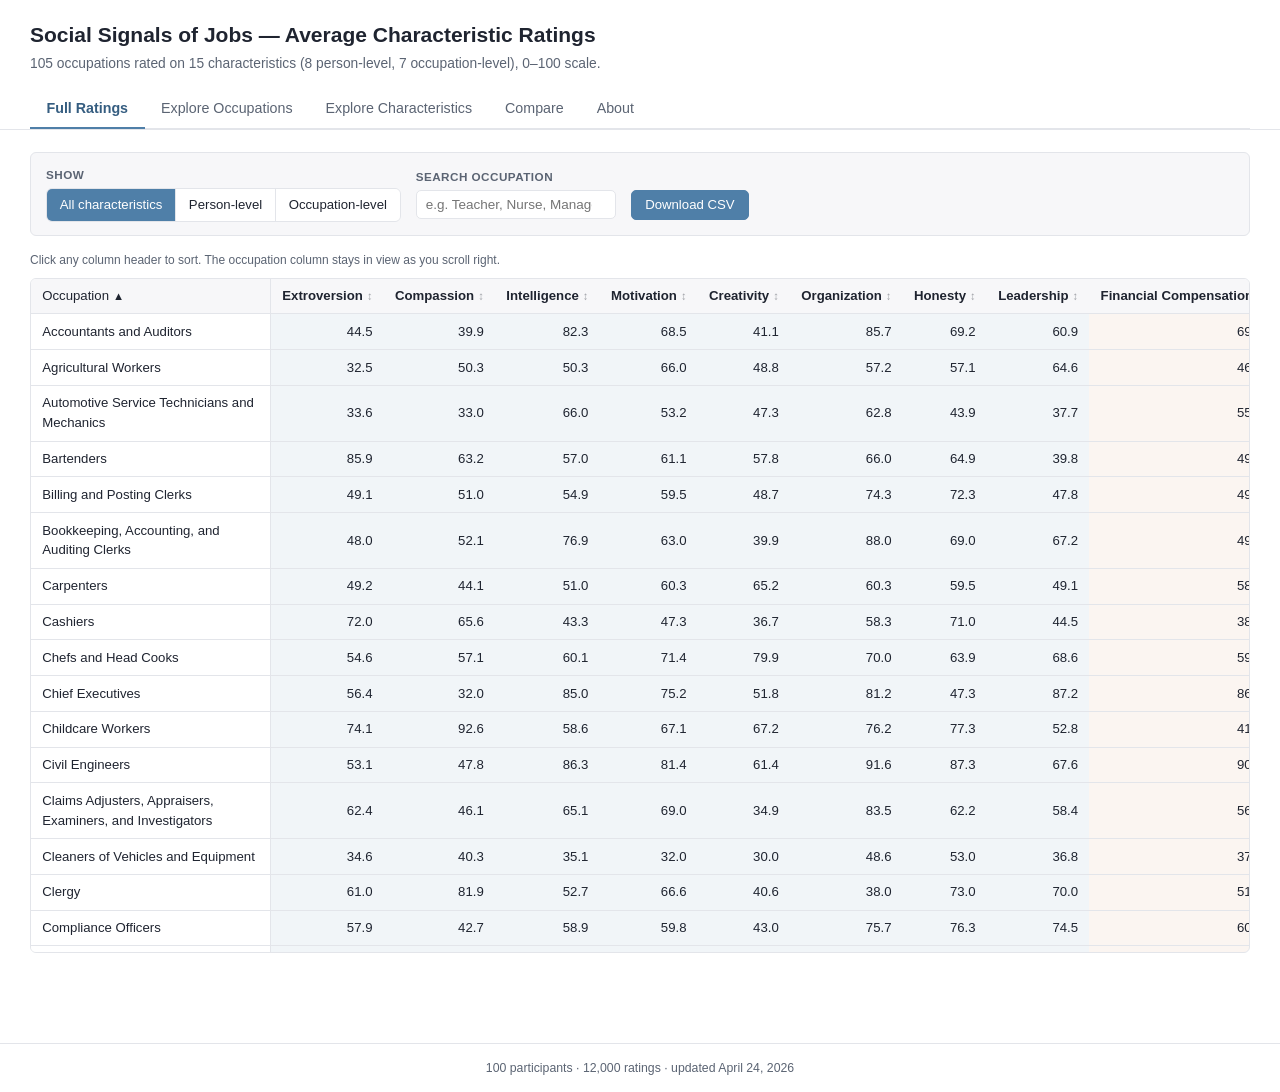
==== index.html @ 0f7a7bd5 "Initial commit: Social Signals of Jobs ratings explorer Interactive 5-tab data explorer for 105 occu" ====
<!DOCTYPE html>
<html lang="en">
<head>
<meta charset="utf-8">
<meta name="viewport" content="width=device-width, initial-scale=1">
<title>Social Signals of Jobs &mdash; Ratings</title>
<link rel="icon" href="data:image/svg+xml,<svg xmlns=%22http://www.w3.org/2000/svg%22 viewBox=%220 0 16 16%22><rect width=%2216%22 height=%2216%22 rx=%223%22 fill=%22%234f7fa8%22/><text x=%228%22 y=%2212%22 font-size=%2211%22 text-anchor=%22middle%22 fill=%22white%22 font-family=%22sans-serif%22 font-weight=%22bold%22>R</text></svg>">
<link rel="stylesheet" href="app.css?v=1777064334">
<script src="https://cdn.plot.ly/plotly-2.35.2.min.js" charset="utf-8"></script>
</head>
<body>
<script id="ratings-data" type="application/json">[{"jobtitle":"Accountants and Auditors","Extroversion":44.45,"Compassion":39.86,"Intelligence":82.25,"Motivation":68.5,"Creativity":41.11,"Organization":85.7,"Honesty":69.17,"Leadership":60.91,"FinancialCompensation":69.9,"Prestige":61.67,"SocialImpact":44,"InterestingnessVariety":36.3,"LeadershipResponsibility":71.29,"DifficultyToGet":72,"PrecisionCoordination":81.86,"Person_Avg":61.49,"Occ_Avg":62.43},{"jobtitle":"Agricultural Workers","Extroversion":32.5,"Compassion":50.33,"Intelligence":50.27,"Motivation":66,"Creativity":48.75,"Organization":57.2,"Honesty":57.11,"Leadership":64.6,"FinancialCompensation":46.5,"Prestige":46.4,"SocialImpact":66.5,"InterestingnessVariety":38,"LeadershipResponsibility":67.5,"DifficultyToGet":29.22,"PrecisionCoordination":58,"Person_Avg":53.34,"Occ_Avg":50.3},{"jobtitle":"Automotive Service Technicians and Mechanics","Extroversion":33.57,"Compassion":33,"Intelligence":66,"Motivation":53.17,"Creativity":47.33,"Organization":62.75,"Honesty":43.89,"Leadership":37.71,"FinancialCompensation":55.22,"Prestige":37.8,"SocialImpact":56.25,"InterestingnessVariety":51.25,"LeadershipResponsibility":52,"DifficultyToGet":46.43,"PrecisionCoordination":73.5,"Person_Avg":47.18,"Occ_Avg":53.21},{"jobtitle":"Bartenders","Extroversion":85.9,"Compassion":63.2,"Intelligence":57,"Motivation":61.11,"Creativity":57.78,"Organization":66,"Honesty":64.89,"Leadership":39.75,"FinancialCompensation":49.78,"Prestige":37,"SocialImpact":72.29,"InterestingnessVariety":57.11,"LeadershipResponsibility":51.83,"DifficultyToGet":37.17,"PrecisionCoordination":59.5,"Person_Avg":61.95,"Occ_Avg":52.1},{"jobtitle":"Billing and Posting Clerks","Extroversion":49.11,"Compassion":51,"Intelligence":54.9,"Motivation":59.5,"Creativity":48.7,"Organization":74.3,"Honesty":72.3,"Leadership":47.75,"FinancialCompensation":49.55,"Prestige":43.14,"SocialImpact":49.57,"InterestingnessVariety":44.43,"LeadershipResponsibility":68.17,"DifficultyToGet":39,"PrecisionCoordination":59.57,"Person_Avg":57.2,"Occ_Avg":50.49},{"jobtitle":"Bookkeeping, Accounting, and Auditing Clerks","Extroversion":48,"Compassion":52.08,"Intelligence":76.85,"Motivation":63,"Creativity":39.9,"Organization":88,"Honesty":69,"Leadership":67.22,"FinancialCompensation":49.2,"Prestige":56.25,"SocialImpact":47.54,"InterestingnessVariety":47.14,"LeadershipResponsibility":71.6,"DifficultyToGet":51.86,"PrecisionCoordination":82.5,"Person_Avg":63.01,"Occ_Avg":58.01},{"jobtitle":"Carpenters","Extroversion":49.2,"Compassion":44.14,"Intelligence":51,"Motivation":60.33,"Creativity":65.17,"Organization":60.3,"Honesty":59.5,"Leadership":49.12,"FinancialCompensation":58.17,"Prestige":59.17,"SocialImpact":57.09,"InterestingnessVariety":70,"LeadershipResponsibility":53.71,"DifficultyToGet":42.6,"PrecisionCoordination":74.33,"Person_Avg":54.85,"Occ_Avg":59.3},{"jobtitle":"Cashiers","Extroversion":72,"Compassion":65.6,"Intelligence":43.29,"Motivation":47.25,"Creativity":36.67,"Organization":58.33,"Honesty":71,"Leadership":44.5,"FinancialCompensation":38.38,"Prestige":32.5,"SocialImpact":50.3,"InterestingnessVariety":46,"LeadershipResponsibility":61.5,"DifficultyToGet":21.25,"PrecisionCoordination":56.5,"Person_Avg":54.83,"Occ_Avg":43.78},{"jobtitle":"Chefs and Head Cooks","Extroversion":54.6,"Compassion":57.1,"Intelligence":60.07,"Motivation":71.36,"Creativity":79.92,"Organization":70,"Honesty":63.9,"Leadership":68.56,"FinancialCompensation":59.33,"Prestige":67.73,"SocialImpact":56.14,"InterestingnessVariety":67.2,"LeadershipResponsibility":78.62,"DifficultyToGet":54.2,"PrecisionCoordination":80,"Person_Avg":65.69,"Occ_Avg":66.17},{"jobtitle":"Chief Executives","Extroversion":56.38,"Compassion":32,"Intelligence":85,"Motivation":75.2,"Creativity":51.78,"Organization":81.2,"Honesty":47.33,"Leadership":87.17,"FinancialCompensation":86.67,"Prestige":92.83,"SocialImpact":67.5,"InterestingnessVariety":47.5,"LeadershipResponsibility":85.67,"DifficultyToGet":87.4,"PrecisionCoordination":69.8,"Person_Avg":64.51,"Occ_Avg":76.77},{"jobtitle":"Childcare Workers","Extroversion":74.11,"Compassion":92.6,"Intelligence":58.58,"Motivation":67.1,"Creativity":67.22,"Organization":76.2,"Honesty":77.33,"Leadership":52.75,"FinancialCompensation":41.78,"Prestige":55,"SocialImpact":82.33,"InterestingnessVariety":60.5,"LeadershipResponsibility":82.6,"DifficultyToGet":48.22,"PrecisionCoordination":75.25,"Person_Avg":70.74,"Occ_Avg":63.67},{"jobtitle":"Civil Engineers","Extroversion":53.12,"Compassion":47.83,"Intelligence":86.3,"Motivation":81.38,"Creativity":61.44,"Organization":91.6,"Honesty":87.33,"Leadership":67.55,"FinancialCompensation":90,"Prestige":78.4,"SocialImpact":74.27,"InterestingnessVariety":74.75,"LeadershipResponsibility":76.2,"DifficultyToGet":89.4,"PrecisionCoordination":91,"Person_Avg":72.07,"Occ_Avg":82},{"jobtitle":"Claims Adjusters, Appraisers, Examiners, and Investigators","Extroversion":62.36,"Compassion":46.11,"Intelligence":65.09,"Motivation":69,"Creativity":34.88,"Organization":83.5,"Honesty":62.18,"Leadership":58.43,"FinancialCompensation":56.67,"Prestige":63,"SocialImpact":50.71,"InterestingnessVariety":46.43,"LeadershipResponsibility":55.5,"DifficultyToGet":59.75,"PrecisionCoordination":86.67,"Person_Avg":60.19,"Occ_Avg":59.82},{"jobtitle":"Cleaners of Vehicles and Equipment","Extroversion":34.6,"Compassion":40.25,"Intelligence":35.11,"Motivation":32,"Creativity":30,"Organization":48.6,"Honesty":53,"Leadership":36.8,"FinancialCompensation":37.43,"Prestige":20.67,"SocialImpact":38.6,"InterestingnessVariety":39.75,"LeadershipResponsibility":32.6,"DifficultyToGet":8,"PrecisionCoordination":45.25,"Person_Avg":38.79,"Occ_Avg":31.76},{"jobtitle":"Clergy","Extroversion":61,"Compassion":81.86,"Intelligence":52.7,"Motivation":66.62,"Creativity":40.57,"Organization":38,"Honesty":73,"Leadership":70,"FinancialCompensation":51.4,"Prestige":70.33,"SocialImpact":65.17,"InterestingnessVariety":60.33,"LeadershipResponsibility":68,"DifficultyToGet":32.4,"PrecisionCoordination":37.2,"Person_Avg":60.47,"Occ_Avg":54.98},{"jobtitle":"Compliance Officers","Extroversion":57.86,"Compassion":42.67,"Intelligence":58.89,"Motivation":59.75,"Creativity":43,"Organization":75.67,"Honesty":76.25,"Leadership":74.5,"FinancialCompensation":60.8,"Prestige":54.86,"SocialImpact":81.8,"InterestingnessVariety":54.25,"LeadershipResponsibility":72.5,"DifficultyToGet":59.2,"PrecisionCoordination":79,"Person_Avg":61.07,"Occ_Avg":66.06},{"jobtitle":"Computer Support Specialists","Extroversion":54.86,"Compassion":40.22,"Intelligence":79.88,"Motivation":69.5,"Creativity":50.71,"Organization":78.64,"Honesty":72.18,"Leadership":52.5,"FinancialCompensation":63,"Prestige":52.17,"SocialImpact":50.9,"InterestingnessVariety":36.62,"LeadershipResponsibility":57.75,"DifficultyToGet":66.44,"PrecisionCoordination":72.8,"Person_Avg":62.31,"Occ_Avg":57.1},{"jobtitle":"Computer Systems Analysts","Extroversion":53.86,"Compassion":36.58,"Intelligence":78.5,"Motivation":69.25,"Creativity":57.5,"Organization":77.23,"Honesty":74,"Leadership":54.62,"FinancialCompensation":70.27,"Prestige":71.75,"SocialImpact":60.5,"InterestingnessVariety":56.8,"LeadershipResponsibility":72.2,"DifficultyToGet":77.18,"PrecisionCoordination":85.57,"Person_Avg":62.69,"Occ_Avg":70.61},{"jobtitle":"Computer and Information Systems Managers","Extroversion":45.25,"Compassion":49.14,"Intelligence":83.55,"Motivation":66.67,"Creativity":67.86,"Organization":84.6,"Honesty":85.33,"Leadership":72.9,"FinancialCompensation":77.2,"Prestige":69.29,"SocialImpact":50.17,"InterestingnessVariety":81.67,"LeadershipResponsibility":73.8,"DifficultyToGet":76.5,"PrecisionCoordination":81.25,"Person_Avg":69.41,"Occ_Avg":72.84},{"jobtitle":"Construction Equipment Operators","Extroversion":55.88,"Compassion":49.29,"Intelligence":52,"Motivation":69.33,"Creativity":49,"Organization":71.08,"Honesty":74.89,"Leadership":56.78,"FinancialCompensation":61.22,"Prestige":43.25,"SocialImpact":51.57,"InterestingnessVariety":46.27,"LeadershipResponsibility":67.4,"DifficultyToGet":77.4,"PrecisionCoordination":75,"Person_Avg":59.78,"Occ_Avg":60.3},{"jobtitle":"Construction Laborers","Extroversion":39,"Compassion":38.4,"Intelligence":50.75,"Motivation":69.29,"Creativity":44,"Organization":57.43,"Honesty":66.22,"Leadership":48.83,"FinancialCompensation":56.12,"Prestige":35,"SocialImpact":56.4,"InterestingnessVariety":52.7,"LeadershipResponsibility":62.5,"DifficultyToGet":26.5,"PrecisionCoordination":65.8,"Person_Avg":51.74,"Occ_Avg":50.72},{"jobtitle":"Construction Managers","Extroversion":56.5,"Compassion":38.75,"Intelligence":59.2,"Motivation":73.67,"Creativity":54.2,"Organization":87,"Honesty":65.5,"Leadership":82.57,"FinancialCompensation":65.25,"Prestige":59.67,"SocialImpact":33.33,"InterestingnessVariety":51.4,"LeadershipResponsibility":83.67,"DifficultyToGet":62.5,"PrecisionCoordination":75.33,"Person_Avg":64.67,"Occ_Avg":61.59},{"jobtitle":"Cooks","Extroversion":56.5,"Compassion":56.5,"Intelligence":74.62,"Motivation":63.29,"Creativity":60,"Organization":75.14,"Honesty":72.5,"Leadership":48.33,"FinancialCompensation":47.67,"Prestige":64.5,"SocialImpact":62,"InterestingnessVariety":64.5,"LeadershipResponsibility":47.6,"DifficultyToGet":54.5,"PrecisionCoordination":74.2,"Person_Avg":63.36,"Occ_Avg":59.28},{"jobtitle":"Couriers and Messengers","Extroversion":44.43,"Compassion":47.93,"Intelligence":47.73,"Motivation":59.67,"Creativity":31.75,"Organization":62.56,"Honesty":63.38,"Leadership":38.22,"FinancialCompensation":36.44,"Prestige":47.86,"SocialImpact":76.4,"InterestingnessVariety":48.27,"LeadershipResponsibility":42.43,"DifficultyToGet":48.58,"PrecisionCoordination":39.29,"Person_Avg":49.46,"Occ_Avg":48.47},{"jobtitle":"Customer Service Representatives","Extroversion":76.2,"Compassion":57.5,"Intelligence":49.92,"Motivation":46,"Creativity":44.18,"Organization":49.78,"Honesty":45.33,"Leadership":44,"FinancialCompensation":35.89,"Prestige":32,"SocialImpact":43.38,"InterestingnessVariety":51.38,"LeadershipResponsibility":61.75,"DifficultyToGet":19,"PrecisionCoordination":47.43,"Person_Avg":51.61,"Occ_Avg":41.55},{"jobtitle":"Driver/Sales Workers and Truck Drivers","Extroversion":40.4,"Compassion":48.7,"Intelligence":56.42,"Motivation":58.8,"Creativity":33.8,"Organization":69.88,"Honesty":61.5,"Leadership":44.17,"FinancialCompensation":54.83,"Prestige":44.14,"SocialImpact":63.43,"InterestingnessVariety":48.62,"LeadershipResponsibility":58,"DifficultyToGet":52,"PrecisionCoordination":53.25,"Person_Avg":51.71,"Occ_Avg":53.47},{"jobtitle":"Education and Childcare Administrators","Extroversion":68,"Compassion":82,"Intelligence":77.94,"Motivation":73.92,"Creativity":70.64,"Organization":77.94,"Honesty":83.85,"Leadership":71.2,"FinancialCompensation":56.46,"Prestige":55.5,"SocialImpact":87.8,"InterestingnessVariety":63.88,"LeadershipResponsibility":81.33,"DifficultyToGet":66.38,"PrecisionCoordination":56,"Person_Avg":75.69,"Occ_Avg":66.76},{"jobtitle":"Educational, Guidance, and Career Counselors and Advisors","Extroversion":81.73,"Compassion":79,"Intelligence":72.09,"Motivation":68.5,"Creativity":65.86,"Organization":73.82,"Honesty":77.38,"Leadership":73.83,"FinancialCompensation":55.75,"Prestige":66.88,"SocialImpact":88.25,"InterestingnessVariety":66.07,"LeadershipResponsibility":70.33,"DifficultyToGet":52,"PrecisionCoordination":52,"Person_Avg":74.03,"Occ_Avg":64.47},{"jobtitle":"Electricians","Extroversion":50.14,"Compassion":45.3,"Intelligence":79.76,"Motivation":73.5,"Creativity":47.14,"Organization":75.8,"Honesty":68.67,"Leadership":51,"FinancialCompensation":70.55,"Prestige":54,"SocialImpact":63.89,"InterestingnessVariety":56,"LeadershipResponsibility":60.43,"DifficultyToGet":69.25,"PrecisionCoordination":89.25,"Person_Avg":61.41,"Occ_Avg":66.2},{"jobtitle":"Elementary and Middle School Teachers","Extroversion":77.55,"Compassion":84.1,"Intelligence":70.67,"Motivation":72.4,"Creativity":73.58,"Organization":78.29,"Honesty":85.43,"Leadership":57.67,"FinancialCompensation":52.22,"Prestige":57.78,"SocialImpact":75,"InterestingnessVariety":73.43,"LeadershipResponsibility":74.6,"DifficultyToGet":57.29,"PrecisionCoordination":65.14,"Person_Avg":74.96,"Occ_Avg":65.07},{"jobtitle":"Fast Food and Counter Workers","Extroversion":79,"Compassion":44.82,"Intelligence":54.78,"Motivation":29.33,"Creativity":37.2,"Organization":32.67,"Honesty":58.75,"Leadership":23.86,"FinancialCompensation":30.8,"Prestige":24.67,"SocialImpact":45.33,"InterestingnessVariety":30.12,"LeadershipResponsibility":43.25,"DifficultyToGet":12,"PrecisionCoordination":41.4,"Person_Avg":45.05,"Occ_Avg":32.51},{"jobtitle":"Financial Managers","Extroversion":65.64,"Compassion":42.58,"Intelligence":82.46,"Motivation":80,"Creativity":64.5,"Organization":84.92,"Honesty":58.5,"Leadership":74.71,"FinancialCompensation":83.78,"Prestige":84.83,"SocialImpact":68,"InterestingnessVariety":45.11,"LeadershipResponsibility":89.38,"DifficultyToGet":71.86,"PrecisionCoordination":81.56,"Person_Avg":69.16,"Occ_Avg":74.93},{"jobtitle":"Financial and Investment Analysts","Extroversion":50,"Compassion":46.83,"Intelligence":78.33,"Motivation":69.83,"Creativity":43.4,"Organization":91.2,"Honesty":66.62,"Leadership":65.73,"FinancialCompensation":80,"Prestige":70.67,"SocialImpact":47.2,"InterestingnessVariety":47.4,"LeadershipResponsibility":72.43,"DifficultyToGet":70.4,"PrecisionCoordination":79.33,"Person_Avg":63.99,"Occ_Avg":66.78},{"jobtitle":"Firefighters","Extroversion":63.75,"Compassion":82.83,"Intelligence":67.6,"Motivation":86.88,"Creativity":50,"Organization":68.5,"Honesty":87.75,"Leadership":79.12,"FinancialCompensation":55.83,"Prestige":84.57,"SocialImpact":85.11,"InterestingnessVariety":79.86,"LeadershipResponsibility":72.2,"DifficultyToGet":48,"PrecisionCoordination":97,"Person_Avg":73.3,"Occ_Avg":74.65},{"jobtitle":"First-Line Supervisors of Construction Trades and Extraction Workers","Extroversion":58.4,"Compassion":44.47,"Intelligence":57.67,"Motivation":60,"Creativity":49.56,"Organization":74.44,"Honesty":60.8,"Leadership":65.33,"FinancialCompensation":65.92,"Prestige":44.17,"SocialImpact":52.4,"InterestingnessVariety":65.56,"LeadershipResponsibility":78.83,"DifficultyToGet":58,"PrecisionCoordination":75.29,"Person_Avg":58.83,"Occ_Avg":62.88},{"jobtitle":"First-Line Supervisors of Food Preparation and Serving Workers","Extroversion":82,"Compassion":58.5,"Intelligence":50.67,"Motivation":72.3,"Creativity":44.1,"Organization":63.73,"Honesty":75.11,"Leadership":75.5,"FinancialCompensation":52.17,"Prestige":65,"SocialImpact":69.5,"InterestingnessVariety":43.29,"LeadershipResponsibility":67.33,"DifficultyToGet":48.67,"PrecisionCoordination":28.5,"Person_Avg":65.24,"Occ_Avg":53.49},{"jobtitle":"First-Line Supervisors of Non-Retail Sales Workers","Extroversion":65.5,"Compassion":47,"Intelligence":45.43,"Motivation":74.5,"Creativity":47.33,"Organization":72.83,"Honesty":68.44,"Leadership":69.5,"FinancialCompensation":40.29,"Prestige":30,"SocialImpact":42.86,"InterestingnessVariety":46.44,"LeadershipResponsibility":64.5,"DifficultyToGet":41,"PrecisionCoordination":100,"Person_Avg":61.32,"Occ_Avg":52.16},{"jobtitle":"First-Line Supervisors of Office and Administrative Support Workers","Extroversion":69.57,"Compassion":62.38,"Intelligence":69.42,"Motivation":65.62,"Creativity":51.17,"Organization":83.27,"Honesty":69.09,"Leadership":76,"FinancialCompensation":51.25,"Prestige":62.83,"SocialImpact":55.18,"InterestingnessVariety":49.4,"LeadershipResponsibility":80.8,"DifficultyToGet":59.57,"PrecisionCoordination":60,"Person_Avg":68.32,"Occ_Avg":59.86},{"jobtitle":"First-Line Supervisors of Production and Operating Workers","Extroversion":62,"Compassion":40.75,"Intelligence":62.11,"Motivation":69.12,"Creativity":38.2,"Organization":89.67,"Honesty":70.4,"Leadership":95,"FinancialCompensation":68.5,"Prestige":44.5,"SocialImpact":33.5,"InterestingnessVariety":44.67,"LeadershipResponsibility":71.33,"DifficultyToGet":53,"PrecisionCoordination":70.33,"Person_Avg":65.91,"Occ_Avg":55.12},{"jobtitle":"First-Line Supervisors of Retail Sales Workers","Extroversion":70.67,"Compassion":53.62,"Intelligence":56.38,"Motivation":76.57,"Creativity":64.57,"Organization":77.29,"Honesty":72.88,"Leadership":83.17,"FinancialCompensation":46,"Prestige":43,"SocialImpact":54.86,"InterestingnessVariety":54,"LeadershipResponsibility":75.33,"DifficultyToGet":56.17,"PrecisionCoordination":52.6,"Person_Avg":69.39,"Occ_Avg":54.57},{"jobtitle":"Food Preparation Workers","Extroversion":42.55,"Compassion":55.3,"Intelligence":38.22,"Motivation":49.86,"Creativity":53.7,"Organization":74.75,"Honesty":52.33,"Leadership":38.58,"FinancialCompensation":50.25,"Prestige":23,"SocialImpact":50.86,"InterestingnessVariety":36.6,"LeadershipResponsibility":41.33,"DifficultyToGet":31.33,"PrecisionCoordination":55.25,"Person_Avg":50.66,"Occ_Avg":41.23},{"jobtitle":"Food Service Managers","Extroversion":61,"Compassion":45.5,"Intelligence":45.44,"Motivation":51.6,"Creativity":44.2,"Organization":50.1,"Honesty":63.22,"Leadership":70.29,"FinancialCompensation":55,"Prestige":48.6,"SocialImpact":53.86,"InterestingnessVariety":32.83,"LeadershipResponsibility":70.6,"DifficultyToGet":36.92,"PrecisionCoordination":65.5,"Person_Avg":53.92,"Occ_Avg":51.9},{"jobtitle":"General Maintenance and Repair Workers","Extroversion":42.75,"Compassion":45.27,"Intelligence":59.57,"Motivation":53.4,"Creativity":48.3,"Organization":55.88,"Honesty":60.27,"Leadership":40,"FinancialCompensation":59.38,"Prestige":49.6,"SocialImpact":56.43,"InterestingnessVariety":48.11,"LeadershipResponsibility":48.86,"DifficultyToGet":32.33,"PrecisionCoordination":54.33,"Person_Avg":50.68,"Occ_Avg":49.86},{"jobtitle":"General Office Clerks","Extroversion":59.12,"Compassion":60.3,"Intelligence":57.78,"Motivation":58.43,"Creativity":36.4,"Organization":91,"Honesty":71.5,"Leadership":50,"FinancialCompensation":46.43,"Prestige":53,"SocialImpact":46,"InterestingnessVariety":57.86,"LeadershipResponsibility":51.4,"DifficultyToGet":36.5,"PrecisionCoordination":45.4,"Person_Avg":60.57,"Occ_Avg":48.08},{"jobtitle":"General and Operations Managers","Extroversion":74.33,"Compassion":45.18,"Intelligence":69.73,"Motivation":73.78,"Creativity":41.5,"Organization":78.22,"Honesty":63.44,"Leadership":81.38,"FinancialCompensation":75.14,"Prestige":56.2,"SocialImpact":54.33,"InterestingnessVariety":61.5,"LeadershipResponsibility":85.4,"DifficultyToGet":58.56,"PrecisionCoordination":73,"Person_Avg":65.94,"Occ_Avg":66.3},{"jobtitle":"Hairdressers, Hairstylists, and Cosmetologists","Extroversion":85.78,"Compassion":68.89,"Intelligence":53.5,"Motivation":61.12,"Creativity":75.17,"Organization":64.38,"Honesty":55.38,"Leadership":36.62,"FinancialCompensation":51.29,"Prestige":55.8,"SocialImpact":72.88,"InterestingnessVariety":84.5,"LeadershipResponsibility":38.75,"DifficultyToGet":42.12,"PrecisionCoordination":62,"Person_Avg":62.61,"Occ_Avg":58.19},{"jobtitle":"Heating, Air Conditioning, and Refrigeration Mechanics and Installers","Extroversion":43.71,"Compassion":42.44,"Intelligence":61.8,"Motivation":51.5,"Creativity":46,"Organization":52.75,"Honesty":56.62,"Leadership":40.56,"FinancialCompensation":53,"Prestige":41,"SocialImpact":61.43,"InterestingnessVariety":52.67,"LeadershipResponsibility":49,"DifficultyToGet":48.14,"PrecisionCoordination":64.4,"Person_Avg":49.42,"Occ_Avg":52.81},{"jobtitle":"Home Health Aides","Extroversion":65.8,"Compassion":84.13,"Intelligence":74.71,"Motivation":80.25,"Creativity":47.67,"Organization":75.5,"Honesty":76.86,"Leadership":60.64,"FinancialCompensation":55.8,"Prestige":35,"SocialImpact":86.5,"InterestingnessVariety":63.08,"LeadershipResponsibility":67.89,"DifficultyToGet":54.71,"PrecisionCoordination":67,"Person_Avg":70.7,"Occ_Avg":61.43},{"jobtitle":"Hosts and Hostesses, Restaurant, Lounge, and Coffee Shop","Extroversion":86.25,"Compassion":54.56,"Intelligence":43,"Motivation":47.62,"Creativity":51.6,"Organization":55.5,"Honesty":67.14,"Leadership":40.71,"FinancialCompensation":39.6,"Prestige":29.5,"SocialImpact":55,"InterestingnessVariety":51.89,"LeadershipResponsibility":54.33,"DifficultyToGet":21.67,"PrecisionCoordination":51.33,"Person_Avg":55.8,"Occ_Avg":43.33},{"jobtitle":"Human Resources Workers","Extroversion":69.71,"Compassion":52,"Intelligence":66.6,"Motivation":68.67,"Creativity":47.4,"Organization":77.89,"Honesty":69.4,"Leadership":64.33,"FinancialCompensation":60.25,"Prestige":56,"SocialImpact":68.4,"InterestingnessVariety":52.8,"LeadershipResponsibility":68.8,"DifficultyToGet":57.29,"PrecisionCoordination":69.67,"Person_Avg":64.5,"Occ_Avg":61.89},{"jobtitle":"Industrial Truck and Tractor Operators","Extroversion":41.83,"Compassion":39.27,"Intelligence":56.5,"Motivation":53,"Creativity":32.6,"Organization":56.43,"Honesty":63.56,"Leadership":36.11,"FinancialCompensation":55.3,"Prestige":48.33,"SocialImpact":65.5,"InterestingnessVariety":45.62,"LeadershipResponsibility":70.5,"DifficultyToGet":58.43,"PrecisionCoordination":66.67,"Person_Avg":47.41,"Occ_Avg":58.62},{"jobtitle":"Industrial and Refractory Machinery Mechanics","Extroversion":46,"Compassion":45.15,"Intelligence":67.56,"Motivation":61.29,"Creativity":54.75,"Organization":68.9,"Honesty":64.73,"Leadership":45.33,"FinancialCompensation":63.17,"Prestige":49,"SocialImpact":46.75,"InterestingnessVariety":58.25,"LeadershipResponsibility":52.43,"DifficultyToGet":66.5,"PrecisionCoordination":74.8,"Person_Avg":56.71,"Occ_Avg":58.7},{"jobtitle":"Inspectors, Testers, Sorters, Samplers, and Weighers","Extroversion":42.91,"Compassion":40.08,"Intelligence":54.73,"Motivation":59,"Creativity":29.92,"Organization":84,"Honesty":72.29,"Leadership":48,"FinancialCompensation":48.6,"Prestige":49.57,"SocialImpact":47.5,"InterestingnessVariety":46.5,"LeadershipResponsibility":53.6,"DifficultyToGet":50,"PrecisionCoordination":69.29,"Person_Avg":53.87,"Occ_Avg":52.15},{"jobtitle":"Insurance Sales Agents","Extroversion":83.78,"Compassion":40.89,"Intelligence":55,"Motivation":65.2,"Creativity":45,"Organization":56.5,"Honesty":42.29,"Leadership":50.6,"FinancialCompensation":53.5,"Prestige":47.6,"SocialImpact":51.75,"InterestingnessVariety":36,"LeadershipResponsibility":72.8,"DifficultyToGet":44.4,"PrecisionCoordination":54.5,"Person_Avg":54.91,"Occ_Avg":51.51},{"jobtitle":"Involuntarily Unemployed and Searching for a Job","Extroversion":39.86,"Compassion":55.17,"Intelligence":37.5,"Motivation":51.2,"Creativity":32.62,"Organization":58.5,"Honesty":37.33,"Leadership":31.12,"FinancialCompensation":15.4,"Prestige":7,"SocialImpact":32.6,"InterestingnessVariety":13.33,"LeadershipResponsibility":56.67,"DifficultyToGet":5.6,"PrecisionCoordination":29.33,"Person_Avg":42.91,"Occ_Avg":22.85},{"jobtitle":"Janitors and Building Cleaners","Extroversion":42.5,"Compassion":49.92,"Intelligence":43.42,"Motivation":53.82,"Creativity":27.62,"Organization":50.33,"Honesty":73,"Leadership":37.82,"FinancialCompensation":42.91,"Prestige":36.4,"SocialImpact":48.6,"InterestingnessVariety":38.25,"LeadershipResponsibility":43.33,"DifficultyToGet":24.75,"PrecisionCoordination":32.14,"Person_Avg":47.3,"Occ_Avg":38.05},{"jobtitle":"Landscaping and Groundskeeping Workers","Extroversion":40.55,"Compassion":50.77,"Intelligence":48,"Motivation":99,"Creativity":69,"Organization":60,"Honesty":65.11,"Leadership":46.27,"FinancialCompensation":47.25,"Prestige":33.71,"SocialImpact":45,"InterestingnessVariety":61.38,"LeadershipResponsibility":52.67,"DifficultyToGet":22.75,"PrecisionCoordination":45.71,"Person_Avg":59.84,"Occ_Avg":44.07},{"jobtitle":"Lawyers","Extroversion":88.75,"Compassion":52.83,"Intelligence":82.12,"Motivation":81.33,"Creativity":67.22,"Organization":82.38,"Honesty":48.45,"Leadership":68.5,"FinancialCompensation":76.78,"Prestige":83.2,"SocialImpact":75.67,"InterestingnessVariety":68.14,"LeadershipResponsibility":77,"DifficultyToGet":85.56,"PrecisionCoordination":95,"Person_Avg":71.45,"Occ_Avg":80.19},{"jobtitle":"Licensed Practical and Licensed Vocational Nurses","Extroversion":66.86,"Compassion":83,"Intelligence":77.89,"Motivation":86.29,"Creativity":50.38,"Organization":80.12,"Honesty":78.75,"Leadership":67.29,"FinancialCompensation":71.44,"Prestige":64.6,"SocialImpact":76.8,"InterestingnessVariety":60.67,"LeadershipResponsibility":80.4,"DifficultyToGet":78.09,"PrecisionCoordination":67.75,"Person_Avg":73.82,"Occ_Avg":71.39},{"jobtitle":"Machinists","Extroversion":34.83,"Compassion":45.25,"Intelligence":60.91,"Motivation":55,"Creativity":46.22,"Organization":66.86,"Honesty":56.6,"Leadership":44.33,"FinancialCompensation":62.17,"Prestige":44.57,"SocialImpact":52.56,"InterestingnessVariety":57.43,"LeadershipResponsibility":54,"DifficultyToGet":57.7,"PrecisionCoordination":82.6,"Person_Avg":51.25,"Occ_Avg":58.72},{"jobtitle":"Maids and Housekeeping Cleaners","Extroversion":44.75,"Compassion":45,"Intelligence":40.43,"Motivation":63.67,"Creativity":48.88,"Organization":70,"Honesty":74.67,"Leadership":42,"FinancialCompensation":28.6,"Prestige":35.6,"SocialImpact":42.5,"InterestingnessVariety":33.43,"LeadershipResponsibility":27.57,"DifficultyToGet":32.6,"PrecisionCoordination":58,"Person_Avg":53.68,"Occ_Avg":36.9},{"jobtitle":"Management Analysts","Extroversion":57,"Compassion":39.67,"Intelligence":78.89,"Motivation":74.7,"Creativity":61.4,"Organization":82,"Honesty":64.3,"Leadership":69.5,"FinancialCompensation":63.89,"Prestige":67.4,"SocialImpact":48.12,"InterestingnessVariety":51,"LeadershipResponsibility":69.33,"DifficultyToGet":76.43,"PrecisionCoordination":63.33,"Person_Avg":65.93,"Occ_Avg":62.79},{"jobtitle":"Manual Laborers and Freight, Stock, and Material Movers","Extroversion":39.11,"Compassion":34.7,"Intelligence":43.56,"Motivation":50.8,"Creativity":33.5,"Organization":49.2,"Honesty":74.8,"Leadership":51.62,"FinancialCompensation":52.2,"Prestige":35.83,"SocialImpact":49.62,"InterestingnessVariety":27.86,"LeadershipResponsibility":36.4,"DifficultyToGet":22.67,"PrecisionCoordination":46.86,"Person_Avg":47.16,"Occ_Avg":38.78},{"jobtitle":"Manual Packers and Packagers","Extroversion":39,"Compassion":37.64,"Intelligence":42.77,"Motivation":39.29,"Creativity":44.7,"Organization":51.44,"Honesty":64,"Leadership":48.5,"FinancialCompensation":40.5,"Prestige":26,"SocialImpact":37.25,"InterestingnessVariety":26.17,"LeadershipResponsibility":48.22,"DifficultyToGet":20.2,"PrecisionCoordination":30.4,"Person_Avg":45.92,"Occ_Avg":32.68},{"jobtitle":"Market Research Analysts and Marketing Specialists","Extroversion":61.1,"Compassion":40.15,"Intelligence":58.6,"Motivation":81,"Creativity":65.7,"Organization":77.83,"Honesty":68.88,"Leadership":59.7,"FinancialCompensation":65,"Prestige":58.75,"SocialImpact":64.12,"InterestingnessVariety":62.33,"LeadershipResponsibility":59.86,"DifficultyToGet":60.75,"PrecisionCoordination":72.62,"Person_Avg":64.12,"Occ_Avg":63.35},{"jobtitle":"Marketing Managers","Extroversion":73.1,"Compassion":44.88,"Intelligence":69.92,"Motivation":75.5,"Creativity":74.67,"Organization":80.57,"Honesty":51.77,"Leadership":67.73,"FinancialCompensation":73.22,"Prestige":58.33,"SocialImpact":49.3,"InterestingnessVariety":64.5,"LeadershipResponsibility":82.83,"DifficultyToGet":57.7,"PrecisionCoordination":66.33,"Person_Avg":67.27,"Occ_Avg":64.6},{"jobtitle":"Mechanical Engineers","Extroversion":35.6,"Compassion":34,"Intelligence":85.5,"Motivation":67.38,"Creativity":61.57,"Organization":77.62,"Honesty":76.1,"Leadership":72.67,"FinancialCompensation":76.5,"Prestige":78.67,"SocialImpact":55.5,"InterestingnessVariety":77.71,"LeadershipResponsibility":68,"DifficultyToGet":80.62,"PrecisionCoordination":76.33,"Person_Avg":63.8,"Occ_Avg":73.33},{"jobtitle":"Medical Assistants","Extroversion":60.86,"Compassion":76.46,"Intelligence":72.08,"Motivation":72.27,"Creativity":36.38,"Organization":77.38,"Honesty":72.38,"Leadership":57.57,"FinancialCompensation":49.38,"Prestige":53.44,"SocialImpact":73.29,"InterestingnessVariety":45,"LeadershipResponsibility":78.86,"DifficultyToGet":64.6,"PrecisionCoordination":82.29,"Person_Avg":65.67,"Occ_Avg":63.84},{"jobtitle":"Medical and Health Services Managers","Extroversion":65.25,"Compassion":71.5,"Intelligence":78.5,"Motivation":68.25,"Creativity":53.75,"Organization":78,"Honesty":75.7,"Leadership":62.62,"FinancialCompensation":71,"Prestige":73,"SocialImpact":64.33,"InterestingnessVariety":54.17,"LeadershipResponsibility":81,"DifficultyToGet":76.25,"PrecisionCoordination":70.4,"Person_Avg":69.2,"Occ_Avg":70.02},{"jobtitle":"Nursing Assistants","Extroversion":69.5,"Compassion":86.8,"Intelligence":71,"Motivation":72.6,"Creativity":45.86,"Organization":69.8,"Honesty":74,"Leadership":54.6,"FinancialCompensation":56.71,"Prestige":57.67,"SocialImpact":87.25,"InterestingnessVariety":49.67,"LeadershipResponsibility":66,"DifficultyToGet":54.29,"PrecisionCoordination":67.25,"Person_Avg":68.02,"Occ_Avg":62.69},{"jobtitle":"Out of the Labor Force and Receiving Disability Benefits","Extroversion":38.5,"Compassion":55.9,"Intelligence":53.33,"Motivation":31.5,"Creativity":38.12,"Organization":49,"Honesty":54.88,"Leadership":22.88,"FinancialCompensation":31.43,"Prestige":32.5,"SocialImpact":33.4,"InterestingnessVariety":21.5,"LeadershipResponsibility":37.25,"DifficultyToGet":28,"PrecisionCoordination":27.1,"Person_Avg":43.01,"Occ_Avg":30.17},{"jobtitle":"Painters and Paperhangers","Extroversion":47.5,"Compassion":46.2,"Intelligence":48.83,"Motivation":58.38,"Creativity":75,"Organization":54.88,"Honesty":72.6,"Leadership":46.75,"FinancialCompensation":56,"Prestige":49.4,"SocialImpact":43.1,"InterestingnessVariety":57,"LeadershipResponsibility":48.29,"DifficultyToGet":39.11,"PrecisionCoordination":65.67,"Person_Avg":56.27,"Occ_Avg":51.22},{"jobtitle":"Paralegals and Legal Assistants","Extroversion":66,"Compassion":54.14,"Intelligence":73.56,"Motivation":71.92,"Creativity":54.3,"Organization":77.75,"Honesty":68.1,"Leadership":65.23,"FinancialCompensation":60.36,"Prestige":69.57,"SocialImpact":76.25,"InterestingnessVariety":55.92,"LeadershipResponsibility":64.5,"DifficultyToGet":81.67,"PrecisionCoordination":75.67,"Person_Avg":66.38,"Occ_Avg":69.13},{"jobtitle":"Personal Care Aides","Extroversion":73.3,"Compassion":92.2,"Intelligence":57,"Motivation":68.64,"Creativity":57.31,"Organization":57.11,"Honesty":83.6,"Leadership":49.75,"FinancialCompensation":42,"Prestige":49.62,"SocialImpact":86.6,"InterestingnessVariety":63.11,"LeadershipResponsibility":69,"DifficultyToGet":54.78,"PrecisionCoordination":63,"Person_Avg":67.36,"Occ_Avg":61.16},{"jobtitle":"Personal Financial Advisors","Extroversion":77,"Compassion":59,"Intelligence":81,"Motivation":67.88,"Creativity":48.4,"Organization":89.57,"Honesty":62.43,"Leadership":62,"FinancialCompensation":72.33,"Prestige":66.4,"SocialImpact":63.8,"InterestingnessVariety":56.89,"LeadershipResponsibility":76.2,"DifficultyToGet":68.4,"PrecisionCoordination":69.17,"Person_Avg":68.41,"Occ_Avg":67.6},{"jobtitle":"Pharmacists","Extroversion":49.33,"Compassion":68.86,"Intelligence":87.62,"Motivation":78.17,"Creativity":52,"Organization":90.56,"Honesty":88.33,"Leadership":65.1,"FinancialCompensation":78.6,"Prestige":79,"SocialImpact":73.7,"InterestingnessVariety":52,"LeadershipResponsibility":73.88,"DifficultyToGet":70.67,"PrecisionCoordination":95,"Person_Avg":72.5,"Occ_Avg":74.69},{"jobtitle":"Pharmacy Technicians","Extroversion":61.33,"Compassion":54.22,"Intelligence":75.25,"Motivation":61.75,"Creativity":41.25,"Organization":78.75,"Honesty":77.83,"Leadership":41.17,"FinancialCompensation":59.67,"Prestige":52,"SocialImpact":54.88,"InterestingnessVariety":47.67,"LeadershipResponsibility":76.75,"DifficultyToGet":65.67,"PrecisionCoordination":86.83,"Person_Avg":61.44,"Occ_Avg":63.35},{"jobtitle":"Plumbers, Pipefitters, and Steamfitters","Extroversion":41.67,"Compassion":50.56,"Intelligence":59.67,"Motivation":57.5,"Creativity":34,"Organization":67.4,"Honesty":54.25,"Leadership":51.88,"FinancialCompensation":54.7,"Prestige":53.89,"SocialImpact":66.14,"InterestingnessVariety":59.78,"LeadershipResponsibility":54.5,"DifficultyToGet":57,"PrecisionCoordination":70.2,"Person_Avg":52.12,"Occ_Avg":59.46},{"jobtitle":"Police Officers","Extroversion":56.4,"Compassion":44.7,"Intelligence":58.29,"Motivation":67.92,"Creativity":31.29,"Organization":60.4,"Honesty":51,"Leadership":75,"FinancialCompensation":63.5,"Prestige":59.62,"SocialImpact":91,"InterestingnessVariety":78.25,"LeadershipResponsibility":75,"DifficultyToGet":72.57,"PrecisionCoordination":75.75,"Person_Avg":55.62,"Occ_Avg":73.67},{"jobtitle":"Postsecondary Teachers","Extroversion":78.25,"Compassion":77.88,"Intelligence":77.43,"Motivation":70.18,"Creativity":76.33,"Organization":66.17,"Honesty":68.43,"Leadership":77,"FinancialCompensation":59.9,"Prestige":61.67,"SocialImpact":82.67,"InterestingnessVariety":77.33,"LeadershipResponsibility":86.75,"DifficultyToGet":67.8,"PrecisionCoordination":68.5,"Person_Avg":73.96,"Occ_Avg":72.09},{"jobtitle":"Preschool and Kindergarten Teachers","Extroversion":83.83,"Compassion":90.85,"Intelligence":66.44,"Motivation":85.6,"Creativity":77,"Organization":75.7,"Honesty":86.58,"Leadership":72.43,"FinancialCompensation":47.9,"Prestige":50.71,"SocialImpact":89.33,"InterestingnessVariety":78,"LeadershipResponsibility":88.5,"DifficultyToGet":56.38,"PrecisionCoordination":61.29,"Person_Avg":79.8,"Occ_Avg":67.44},{"jobtitle":"Project Management Specialists","Extroversion":57.75,"Compassion":49.92,"Intelligence":73,"Motivation":71.29,"Creativity":61.71,"Organization":63.17,"Honesty":55.8,"Leadership":85,"FinancialCompensation":71.78,"Prestige":57.67,"SocialImpact":70.8,"InterestingnessVariety":70,"LeadershipResponsibility":79.86,"DifficultyToGet":70.25,"PrecisionCoordination":72.5,"Person_Avg":64.71,"Occ_Avg":70.41},{"jobtitle":"Property, Real Estate, and Community Association Managers","Extroversion":74.5,"Compassion":48.89,"Intelligence":71.3,"Motivation":72.64,"Creativity":65.6,"Organization":73.64,"Honesty":54.67,"Leadership":80,"FinancialCompensation":67.78,"Prestige":69.5,"SocialImpact":57.44,"InterestingnessVariety":56.25,"LeadershipResponsibility":80.89,"DifficultyToGet":56.75,"PrecisionCoordination":69.8,"Person_Avg":67.66,"Occ_Avg":65.49},{"jobtitle":"Real Estate Brokers and Sales Agents","Extroversion":81.67,"Compassion":46.9,"Intelligence":69.11,"Motivation":77.11,"Creativity":52.38,"Organization":78.5,"Honesty":62.64,"Leadership":65.6,"FinancialCompensation":75.56,"Prestige":55,"SocialImpact":57,"InterestingnessVariety":63.75,"LeadershipResponsibility":68,"DifficultyToGet":59.5,"PrecisionCoordination":51,"Person_Avg":66.74,"Occ_Avg":61.4},{"jobtitle":"Receptionists and Information Clerks","Extroversion":67.8,"Compassion":62.67,"Intelligence":54,"Motivation":56.5,"Creativity":30.5,"Organization":86.67,"Honesty":74.75,"Leadership":46.57,"FinancialCompensation":40,"Prestige":48,"SocialImpact":54.2,"InterestingnessVariety":50.75,"LeadershipResponsibility":39.5,"DifficultyToGet":34.88,"PrecisionCoordination":49.8,"Person_Avg":59.93,"Occ_Avg":45.3},{"jobtitle":"Registered Nurses","Extroversion":77.73,"Compassion":82,"Intelligence":78,"Motivation":82.83,"Creativity":54.3,"Organization":81.9,"Honesty":78.62,"Leadership":66.09,"FinancialCompensation":65.45,"Prestige":60.33,"SocialImpact":85.73,"InterestingnessVariety":67.4,"LeadershipResponsibility":63.12,"DifficultyToGet":76.75,"PrecisionCoordination":81.33,"Person_Avg":75.18,"Occ_Avg":71.44},{"jobtitle":"Retail Salespersons","Extroversion":89.29,"Compassion":65.2,"Intelligence":48.33,"Motivation":59.56,"Creativity":46.2,"Organization":36.67,"Honesty":48.58,"Leadership":36.4,"FinancialCompensation":39.33,"Prestige":42.56,"SocialImpact":42.2,"InterestingnessVariety":54.11,"LeadershipResponsibility":42.33,"DifficultyToGet":28.14,"PrecisionCoordination":51,"Person_Avg":53.78,"Occ_Avg":42.81},{"jobtitle":"Retired","Extroversion":43.75,"Compassion":57.36,"Intelligence":52.55,"Motivation":24.86,"Creativity":43,"Organization":38.78,"Honesty":70,"Leadership":31.56,"FinancialCompensation":42.6,"Prestige":60.25,"SocialImpact":49,"InterestingnessVariety":33.4,"LeadershipResponsibility":9.25,"DifficultyToGet":36,"PrecisionCoordination":34.25,"Person_Avg":45.23,"Occ_Avg":37.82},{"jobtitle":"Sales Managers","Extroversion":75.44,"Compassion":46.67,"Intelligence":69.29,"Motivation":71.09,"Creativity":69.83,"Organization":75.4,"Honesty":59.89,"Leadership":79.6,"FinancialCompensation":58.4,"Prestige":70.78,"SocialImpact":54.22,"InterestingnessVariety":61.5,"LeadershipResponsibility":78.8,"DifficultyToGet":65.71,"PrecisionCoordination":59,"Person_Avg":68.4,"Occ_Avg":64.06},{"jobtitle":"Sales Representatives of Services, Except Advertising, Insurance, Financial Services, and Travel","Extroversion":84,"Compassion":49.45,"Intelligence":61,"Motivation":67.5,"Creativity":55.18,"Organization":75.45,"Honesty":49.89,"Leadership":58.08,"FinancialCompensation":59.08,"Prestige":49.86,"SocialImpact":60.43,"InterestingnessVariety":59.91,"LeadershipResponsibility":58.14,"DifficultyToGet":66.86,"PrecisionCoordination":50.4,"Person_Avg":62.57,"Occ_Avg":57.81},{"jobtitle":"Sales Representatives, Wholesale and Manufacturing","Extroversion":82.89,"Compassion":45.43,"Intelligence":60.73,"Motivation":64.42,"Creativity":46.5,"Organization":65.11,"Honesty":51.25,"Leadership":55.43,"FinancialCompensation":54.22,"Prestige":41.83,"SocialImpact":60.75,"InterestingnessVariety":59.25,"LeadershipResponsibility":60.57,"DifficultyToGet":28.62,"PrecisionCoordination":60.5,"Person_Avg":58.97,"Occ_Avg":52.25},{"jobtitle":"Secondary School Teachers","Extroversion":76.46,"Compassion":78,"Intelligence":82.58,"Motivation":71,"Creativity":74.44,"Organization":82.55,"Honesty":74.5,"Leadership":60.38,"FinancialCompensation":46.8,"Prestige":57.25,"SocialImpact":83.73,"InterestingnessVariety":59.36,"LeadershipResponsibility":86.73,"DifficultyToGet":66.17,"PrecisionCoordination":62,"Person_Avg":74.99,"Occ_Avg":66.01},{"jobtitle":"Secretaries and Administrative Assistants, Except Legal, Medical, and Executive","Extroversion":62.83,"Compassion":56.5,"Intelligence":58.55,"Motivation":67.11,"Creativity":48.43,"Organization":85.2,"Honesty":70.22,"Leadership":52.14,"FinancialCompensation":45.12,"Prestige":48.5,"SocialImpact":44.33,"InterestingnessVariety":52.67,"LeadershipResponsibility":70,"DifficultyToGet":64.5,"PrecisionCoordination":70.11,"Person_Avg":62.62,"Occ_Avg":56.46},{"jobtitle":"Security Guards and Gambling Surveillance Officers","Extroversion":59.17,"Compassion":25.88,"Intelligence":47.27,"Motivation":53.75,"Creativity":31.4,"Organization":67.83,"Honesty":49.55,"Leadership":55.44,"FinancialCompensation":46.88,"Prestige":45.67,"SocialImpact":73,"InterestingnessVariety":51.88,"LeadershipResponsibility":58,"DifficultyToGet":47.57,"PrecisionCoordination":52,"Person_Avg":48.79,"Occ_Avg":53.57},{"jobtitle":"Shipping, Receiving, and Inventory Clerks","Extroversion":65,"Compassion":47.5,"Intelligence":45.67,"Motivation":58,"Creativity":34.57,"Organization":86.88,"Honesty":76.6,"Leadership":39.5,"FinancialCompensation":39.5,"Prestige":42.5,"SocialImpact":45,"InterestingnessVariety":42.12,"LeadershipResponsibility":64.2,"DifficultyToGet":49,"PrecisionCoordination":49.67,"Person_Avg":56.72,"Occ_Avg":47.43},{"jobtitle":"Social and Community Service Managers","Extroversion":68.45,"Compassion":80,"Intelligence":56.58,"Motivation":66.78,"Creativity":46.33,"Organization":69,"Honesty":79.29,"Leadership":67.38,"FinancialCompensation":50.6,"Prestige":49.86,"SocialImpact":84.62,"InterestingnessVariety":64.57,"LeadershipResponsibility":81.6,"DifficultyToGet":54,"PrecisionCoordination":60.33,"Person_Avg":66.73,"Occ_Avg":63.65},{"jobtitle":"Software Developers","Extroversion":28.83,"Compassion":45.75,"Intelligence":82.5,"Motivation":75.9,"Creativity":75.89,"Organization":89.2,"Honesty":79.55,"Leadership":71.6,"FinancialCompensation":86.12,"Prestige":86,"SocialImpact":71.62,"InterestingnessVariety":69.2,"LeadershipResponsibility":72.5,"DifficultyToGet":82.83,"PrecisionCoordination":85.4,"Person_Avg":68.65,"Occ_Avg":79.1},{"jobtitle":"Special Education Teachers","Extroversion":87.57,"Compassion":84.33,"Intelligence":81.5,"Motivation":84.8,"Creativity":74.6,"Organization":78.75,"Honesty":75.33,"Leadership":55,"FinancialCompensation":52.44,"Prestige":54.75,"SocialImpact":96.5,"InterestingnessVariety":65.4,"LeadershipResponsibility":83.33,"DifficultyToGet":65.5,"PrecisionCoordination":73.33,"Person_Avg":77.74,"Occ_Avg":70.18},{"jobtitle":"Stay-at-Home Parents","Extroversion":43.42,"Compassion":84.27,"Intelligence":55,"Motivation":68.46,"Creativity":79.88,"Organization":55.5,"Honesty":76.08,"Leadership":54.29,"FinancialCompensation":5.55,"Prestige":44.22,"SocialImpact":85,"InterestingnessVariety":73.08,"LeadershipResponsibility":70.71,"DifficultyToGet":28.38,"PrecisionCoordination":47.33,"Person_Avg":64.61,"Occ_Avg":50.61},{"jobtitle":"Stockers and Order Fillers","Extroversion":36.4,"Compassion":42.75,"Intelligence":37.08,"Motivation":48.81,"Creativity":27.9,"Organization":60.38,"Honesty":65.5,"Leadership":33.79,"FinancialCompensation":38,"Prestige":26.25,"SocialImpact":53.57,"InterestingnessVariety":31.27,"LeadershipResponsibility":56.67,"DifficultyToGet":26.7,"PrecisionCoordination":56.09,"Person_Avg":44.08,"Occ_Avg":41.22},{"jobtitle":"Teaching Assistants","Extroversion":77.4,"Compassion":75.47,"Intelligence":69.82,"Motivation":65.8,"Creativity":67.8,"Organization":79,"Honesty":72.29,"Leadership":65,"FinancialCompensation":45.67,"Prestige":52.5,"SocialImpact":80,"InterestingnessVariety":66.44,"LeadershipResponsibility":75.2,"DifficultyToGet":49.12,"PrecisionCoordination":64.17,"Person_Avg":71.57,"Occ_Avg":61.87},{"jobtitle":"Transportation, Storage, and Distribution Managers","Extroversion":48,"Compassion":38.62,"Intelligence":68.11,"Motivation":47.6,"Creativity":42.33,"Organization":77.38,"Honesty":52.6,"Leadership":54.57,"FinancialCompensation":58.09,"Prestige":51.4,"SocialImpact":44.25,"InterestingnessVariety":62.5,"LeadershipResponsibility":71.25,"DifficultyToGet":53.29,"PrecisionCoordination":66.33,"Person_Avg":53.65,"Occ_Avg":58.16},{"jobtitle":"Voluntarily Unemployed","Extroversion":44.33,"Compassion":45.88,"Intelligence":24.64,"Motivation":30.78,"Creativity":32.43,"Organization":22,"Honesty":53.56,"Leadership":22.56,"FinancialCompensation":14.5,"Prestige":6.8,"SocialImpact":25.14,"InterestingnessVariety":25.33,"LeadershipResponsibility":24.67,"DifficultyToGet":0.14,"PrecisionCoordination":13.78,"Person_Avg":34.52,"Occ_Avg":15.77},{"jobtitle":"Waiters and Waitresses","Extroversion":82,"Compassion":61.4,"Intelligence":53.43,"Motivation":63.38,"Creativity":37.75,"Organization":60.89,"Honesty":61.33,"Leadership":47.75,"FinancialCompensation":39.5,"Prestige":33.67,"SocialImpact":52.29,"InterestingnessVariety":51.22,"LeadershipResponsibility":52.43,"DifficultyToGet":21.5,"PrecisionCoordination":55,"Person_Avg":58.49,"Occ_Avg":43.66},{"jobtitle":"Welding, Soldering, and Brazing Workers","Extroversion":28.83,"Compassion":50,"Intelligence":45.5,"Motivation":57.4,"Creativity":63.22,"Organization":73.5,"Honesty":73,"Leadership":40.42,"FinancialCompensation":56.78,"Prestige":35,"SocialImpact":58.5,"InterestingnessVariety":59.2,"LeadershipResponsibility":61.33,"DifficultyToGet":54.83,"PrecisionCoordination":70,"Person_Avg":53.98,"Occ_Avg":56.52}]</script>
<script id="descriptions-data" type="application/json">{"Accountants and Auditors":"Examine, analyze, and interpret accounting records to prepare financial statements, give advice, or audit and evaluate statements prepared by others. Install or advise on systems of recording costs or other financial and budgetary data.","Agricultural Workers":"This is a general job category that might include occupations such as Agricultural Equipment Operators; Crop, Nursery, and Greenhouse Farmworkers and Laborers; and Farm, Ranch, and Aquacultural Animals Farmworkers.","Automotive Service Technicians and Mechanics":"Diagnose, adjust, repair, or overhaul automotive vehicles.","Bartenders":"Mix and serve drinks to patrons, directly or through waitstaff.","Billing and Posting Clerks":"Compile, compute, and record billing, accounting, statistical, and other numerical data for billing purposes. Prepare billing invoices for services rendered or for delivery or shipment of goods.","Bookkeeping, Accounting, and Auditing Clerks":"Compute, classify, and record numerical data to keep financial records complete. Perform any combination of routine calculating, posting, and verifying duties to obtain primary financial data for use in maintaining accounting records. May also check the accuracy of figures, calculations, and postings pertaining to business transactions recorded by other workers.","Carpenters":"Construct, erect, install, or repair structures and fixtures made of wood and comparable materials, such as concrete forms; building frameworks, including partitions, joists, studding, and rafters; and wood stairways, window and door frames, and hardwood floors. May also install cabinets, siding, drywall, and batt or roll insulation. Includes brattice builders who build doors or brattices (ventilation walls or partitions) in underground passageways.","Cashiers":"This is a general job category that might include occupations such as Cashiers and Gambling Change Persons and Booth Cashiers.","Chefs and Head Cooks":"Direct and may participate in the preparation, seasoning, and cooking of salads, soups, fish, meats, vegetables, desserts, or other foods. May plan and price menu items, order supplies, and keep records and accounts.","Chief Executives":"Determine and formulate policies and provide overall direction of companies or private and public sector organizations within guidelines set up by a board of directors or similar governing body. Plan, direct, or coordinate operational activities at the highest level of management with the help of subordinate executives and staff managers.","Childcare Workers":"Attend to children at schools, businesses, private households, and childcare institutions. Perform a variety of tasks, such as dressing, feeding, bathing, and overseeing play.","Civil Engineers":"Perform engineering duties in planning, designing, and overseeing construction and maintenance of building structures and facilities, such as roads, railroads, airports, bridges, harbors, channels, dams, irrigation projects, pipelines, power plants, and water and sewage systems.","Claims Adjusters, Appraisers, Examiners, and Investigators":"This is a general job category that might include occupations such as Auto Damage Insurance Appraisers and Claims Adjusters, Examiners, and Investigators.","Cleaners of Vehicles and Equipment":"Wash or otherwise clean vehicles, machinery, and other equipment. Use such materials as water, cleaning agents, brushes, cloths, and hoses.","Clergy":"Conduct religious worship and perform other spiritual functions associated with beliefs and practices of religious faith or denomination. Provide spiritual and moral guidance and assistance to members.","Compliance Officers":"Examine, evaluate, and investigate eligibility for or conformity with laws and regulations governing contract compliance of licenses and permits, and perform other compliance and enforcement inspection and analysis activities.","Computer Support Specialists":"This is a general job category that might include occupations such as Computer Network Support Specialists and Computer User Support Specialists.","Computer Systems Analysts":"Analyze science, engineering, business, and other data processing problems to develop and implement solutions to complex applications problems, system administration issues, or network concerns. Perform systems management and integration functions, improve existing computer systems, and review computer system capabilities, workflow, and schedule limitations. May analyze or recommend commercially available software.","Computer and Information Systems Managers":"Plan, direct, or coordinate activities in such fields as electronic data processing, information systems, systems analysis, and computer programming.","Construction Equipment Operators":"This is a general job category that might include occupations such as Paving, Surfacing, and Tamping Equipment Operators; Pile Driver Operators; and Operating Engineers and Other Construction Equipment Operators.","Construction Laborers":"Perform tasks involving physical labor at construction sites. May operate hand and power tools of all types: air hammers, earth tampers, cement mixers, small mechanical hoists, surveying and measuring equipment, and a variety of other equipment and instruments. May clean and prepare sites, dig trenches, set braces to support the sides of excavations, erect scaffolding, and clean up rubble, debris, and other waste materials. May assist other craft workers.","Construction Managers":"Plan, direct, or coordinate, usually through subordinate supervisory personnel, activities concerned with the construction and maintenance of structures, facilities, and systems. Participate in the conceptual development of a construction project and oversee its organization, scheduling, budgeting, and implementation. Includes managers in specialized construction fields, such as carpentry or plumbing.","Cooks":"This is a general job category that might include occupations such as Fast Food Cooks; Institution and Cafeteria Cooks; Private Household Cooks; Restaurant Cooks; and Short Order Cooks.","Couriers and Messengers":"Pick up and deliver messages, documents, packages, and other items between offices or departments within an establishment or directly to other business concerns, traveling by foot, bicycle, motorcycle, automobile, or public conveyance.","Customer Service Representatives":"Interact with customers to provide basic or scripted information in response to routine inquiries about products and services. May handle and resolve general complaints. Excludes individuals whose duties are primarily installation, sales, repair, and technical support.","Driver/Sales Workers and Truck Drivers":"This is a general job category that might include occupations such as Driver/Sales Workers; Heavy and Tractor-Trailer Truck Drivers; and Light Truck Drivers.","Education and Childcare Administrators":"This is a general job category that might include occupations such as Preschool and Daycare Education and Childcare Administrators; Kindergarten through Secondary Education Administrators; and Postsecondary Education Administrators.","Educational, Guidance, and Career Counselors and Advisors":"Advise and assist students and provide educational and vocational guidance services.","Electricians":"Install, maintain, and repair electrical wiring, equipment, and fixtures. Ensure that work is in accordance with relevant codes. May install or service street lights, intercom systems, or electrical control systems.","Elementary and Middle School Teachers":"This is a general job category that might include occupations such as Elementary School Teachers (Except Special Education Teachers); Middle School Teachers (Except Special and Career/Technical Education Teachers); and Middle School Career/Technical Education Teachers.","Fast Food and Counter Workers":"Perform duties such as taking orders and serving food and beverages. Serve customers at counter or from a steam table. May take payment. May prepare food and beverages.","Financial Managers":"Plan, direct, or coordinate accounting, investing, banking, insurance, securities, and other financial activities of a branch, office, or department of an establishment.","Financial and Investment Analysts":"Conduct quantitative analyses of information involving investment programs or financial data of public or private institutions, including valuation of businesses.","Firefighters":"Control and extinguish fires or respond to emergency situations where life, property, or the environment is at risk. Duties may include fire prevention, emergency medical service, hazardous material response, search and rescue, and disaster assistance.","First-Line Supervisors of Construction Trades and Extraction Workers":"Directly supervise and coordinate activities of construction or extraction workers.","First-Line Supervisors of Food Preparation and Serving Workers":"Directly supervise and coordinate activities of workers engaged in preparing and serving food.","First-Line Supervisors of Non-Retail Sales Workers":"Directly supervise and coordinate activities of sales workers other than retail sales workers. May perform duties such as budgeting, accounting, and personnel work, in addition to supervisory duties.","First-Line Supervisors of Office and Administrative Support Workers":"Directly supervise and coordinate the activities of clerical and administrative support workers.","First-Line Supervisors of Production and Operating Workers":"Directly supervise and coordinate the activities of production and operating workers, such as inspectors, precision workers, machine setters and operators, assemblers, fabricators, and plant and system operators. Excludes team or work leaders.","First-Line Supervisors of Retail Sales Workers":"Directly supervise and coordinate activities of retail sales workers in an establishment or department. Duties may include management functions, such as purchasing, budgeting, accounting, and personnel work, in addition to supervisory duties.","Food Preparation Workers":"Perform a variety of food preparation duties other than cooking, such as preparing cold foods and shellfish, slicing meat, and brewing coffee or tea.","Food Service Managers":"Plan, direct, or coordinate activities of an organization or department that serves food and beverages.","General Maintenance and Repair Workers":"Perform work involving the skills of two or more maintenance or craft occupations to keep machines, mechanical equipment, or the structure of a building in repair. Duties may involve pipe fitting; HVAC maintenance; insulating; welding; machining; carpentry; repairing electrical or mechanical equipment; installing, aligning, and balancing new equipment; and repairing buildings, floors, or stairs.","General Office Clerks":"Perform duties too varied and diverse to be classified in any specific office clerical occupation, requiring knowledge of office systems and procedures. Clerical duties may be assigned in accordance with the office procedures of individual establishments and may include a combination of answering telephones, bookkeeping, typing or word processing, office machine operation, and filing.","General and Operations Managers":"Plan, direct, or coordinate the operations of public or private sector organizations, overseeing multiple departments or locations. Duties and responsibilities include formulating policies, managing daily operations, and planning the use of materials and human resources, but are too diverse and general in nature to be classified in any one functional area of management or administration, such as personnel, purchasing, or administrative services. Usually manage through subordinate supervisors. Excludes First-Line Supervisors.","Hairdressers, Hairstylists, and Cosmetologists":"Provide beauty services, such as cutting, coloring, and styling hair, and massaging and treating scalp. May shampoo hair, apply makeup, dress wigs, remove hair, and provide nail and skincare services.","Heating, Air Conditioning, and Refrigeration Mechanics and Installers":"Install or repair heating, central air conditioning, HVAC, or refrigeration systems, including oil burners, hot-air furnaces, and heating stoves.","Home Health Aides":"Monitor the health status of an individual with disabilities or illness, and address their health-related needs, such as changing bandages, dressing wounds, or administering medication. Work is performed under the direction of offsite or intermittent onsite licensed nursing staff. Provide assistance with routine healthcare tasks or activities of daily living, such as feeding, bathing, toileting, or ambulation. May also help with tasks such as preparing meals, doing light housekeeping, and doing laundry depending on the patient's abilities.","Hosts and Hostesses, Restaurant, Lounge, and Coffee Shop":"Welcome patrons, seat them at tables or in lounge, and help ensure quality of facilities and service.","Human Resources Workers":"This is a general job category that might include occupations such as Human Resources Specialists; Farm Labor Contractors; and Labor Relations Specialists.","Industrial Truck and Tractor Operators":"Operate industrial trucks or tractors equipped to move materials around a warehouse, storage yard, factory, construction site, or similar location.","Industrial and Refractory Machinery Mechanics":"This is a general job category that might include occupations such as Industrial Machinery Mechanics; Machinery Maintenance Workers; Millwrights; and Refractory Materials Repairers (Except Brickmasons).","Inspectors, Testers, Sorters, Samplers, and Weighers":"Inspect, test, sort, sample, or weigh nonagricultural raw materials or processed, machined, fabricated, or assembled parts or products for defects, wear, and deviations from specifications. May use precision measuring instruments and complex test equipment.","Insurance Sales Agents":"Sell life, property, casualty, health, automotive, or other types of insurance. May refer clients to independent brokers, work as an independent broker, or be employed by an insurance company.","Janitors and Building Cleaners":"This is a general job category that might include occupations such as Janitors and Cleaners (including Maids and Housekeeping Cleaners).","Landscaping and Groundskeeping Workers":"Landscape or maintain grounds of property using hand or power tools or equipment. Workers typically perform a variety of tasks, which may include any combination of the following: sod laying, mowing, trimming, planting, watering, fertilizing, digging, raking, sprinkler installation, and installation of mortarless segmental concrete masonry wall units.","Lawyers":"Represent clients in criminal and civil litigation and other legal proceedings, draw up legal documents, or manage or advise clients on legal transactions. May specialize in a single area or may practice broadly in many areas of law.","Licensed Practical and Licensed Vocational Nurses":"Care for ill, injured, or convalescing patients or persons with disabilities in hospitals, nursing homes, clinics, private homes, group homes, and similar institutions. May work under the supervision of a registered nurse. Licensing required.","Machinists":"Set up and operate a variety of machine tools to produce precision parts and instruments out of metal. Includes precision instrument makers who fabricate, modify, or repair mechanical instruments. May also fabricate and modify parts to make or repair machine tools or maintain industrial machines, applying knowledge of mechanics, mathematics, metal properties, layout, and machining procedures.","Maids and Housekeeping Cleaners":"Perform any combination of light cleaning duties to maintain private households or commercial establishments, such as hotels and hospitals, in a clean and orderly manner. Duties may include making beds, replenishing linens, cleaning rooms and halls, and vacuuming.","Management Analysts":"Conduct organizational studies and evaluations, design systems and procedures, conduct work simplification and measurement studies, and prepare operations and procedures manuals to assist management in operating more efficiently and effectively. Includes program analysts and management consultants.","Manual Laborers and Freight, Stock, and Material Movers":"Manually move freight, stock, luggage, or other materials, or perform other general labor.","Manual Packers and Packagers":"Pack or package by hand a wide variety of products and materials.","Market Research Analysts and Marketing Specialists":"Research conditions in local, regional, national, or online markets. Gather information to determine potential sales of a product or service, or plan a marketing or advertising campaign. May gather information on competitors, prices, sales, and methods of marketing and distribution. May employ search marketing tactics, analyze web metrics, and develop recommendations to increase search engine ranking and visibility to target markets.","Marketing Managers":"Plan, direct, or coordinate marketing policies and programs, such as determining the demand for products and services offered by a firm and its competitors, and identify potential customers. Develop pricing strategies with the goal of maximizing the firm's profits or share of the market while ensuring the firm's customers are satisfied. Oversee product development or monitor trends that indicate the need for new products and services.","Mechanical Engineers":"Perform engineering duties in planning and designing tools, engines, machines, and other mechanically functioning equipment. Oversee installation, operation, maintenance, and repair of equipment such as centralized heat, gas, water, and steam systems.","Medical Assistants":"Perform administrative and certain clinical duties under the direction of a physician. Administrative duties may include scheduling appointments, maintaining medical records, billing, and coding information for insurance purposes. Clinical duties may include taking and recording vital signs and medical histories, preparing patients for examination, drawing blood, and administering medications as directed by physician.","Medical and Health Services Managers":"Plan, direct, or coordinate medical and health services in hospitals, clinics, managed care organizations, public health agencies, or similar organizations.","Nursing Assistants":"Provide or assist with basic care or support under the direction of onsite licensed nursing staff. Perform duties such as monitoring of health status, feeding, bathing, dressing, grooming, toileting, or ambulation of patients in a health or nursing facility. May include medication administration and other health-related tasks. Includes nursing care attendants, nursing aides, and nursing attendants.","Painters and Paperhangers":"This is a general job category that might include occupations such as Construction and Maintenance Painters and Paperhangers.","Paralegals and Legal Assistants":"Assist lawyers by investigating facts, preparing legal documents, or researching legal precedent. Conduct research to support a legal proceeding, to formulate a defense, or to initiate legal action.","Personal Care Aides":"Provide personalized assistance to individuals with disabilities or illness who require help with personal care and activities of daily living support (e.g., feeding, bathing, dressing, grooming, toileting, and ambulation). May also provide help with tasks such as preparing meals, doing light housekeeping, and doing laundry. Work is performed in various settings depending on the needs of the care recipient and may include locations such as their home, place of work, out in the community, or at a daytime nonresidential facility.","Personal Financial Advisors":"Advise clients on financial plans using knowledge of tax and investment strategies, securities, insurance, pension plans, and real estate. Duties include assessing clients' assets, liabilities, cash flow, insurance coverage, tax status, and financial objectives. May also buy and sell financial assets for clients.","Pharmacists":"Dispense drugs prescribed by physicians and other health practitioners and provide information to patients about medications and their use. May advise physicians and other health practitioners on the selection, dosage, interactions, and side effects of medications.","Pharmacy Technicians":"Prepare medications under the direction of a pharmacist. May measure, mix, count out, label, and record amounts and dosages of medications according to prescription orders.","Plumbers, Pipefitters, and Steamfitters":"Assemble, install, alter, and repair pipelines or pipe systems that carry water, steam, air, or other liquids or gases. May install heating and cooling equipment and mechanical control systems. Includes sprinkler fitters.","Police Officers":"This is a general job category that might include occupations such as Police and Sheriff's Patrol Officers; Customs and Border Protection Officers; and Transit and Railroad Police.","Postsecondary Teachers":"This is a general job category that includes postsecondary teachers for a variety of subjects, such as Postsecondary Business Teachers; Postsecondary Computer Science Teachers; Postsecondary Mathematical Science Teachers; Postsecondary Political Science Teachers; Postsecondary Psychology Teachers.","Preschool and Kindergarten Teachers":"This is a general job category that might include occupations such as Preschool Teachers and Kindergarten Teachers (Except Special Education Teachers).","Project Management Specialists":"Analyze and coordinate the schedule, timeline, procurement, staffing, and budget of a product or service on a per project basis. Lead and guide the work of technical staff. May serve as a point of contact for the client or customer.","Property, Real Estate, and Community Association Managers":"Plan, direct, or coordinate the selling, buying, leasing, or governance activities of commercial, industrial, or residential real estate properties. Includes managers of homeowner and condominium associations, rented or leased housing units, buildings, or land (including rights-of-way).","Real Estate Brokers and Sales Agents":"This is a general job category that might include occupations such as Real Estate Brokers and Real Estate Sales Agents.","Receptionists and Information Clerks":"Answer inquiries and provide information to the general public, customers, visitors, and other interested parties regarding activities conducted at establishment and location of departments, offices, and employees within the organization.","Registered Nurses":"Assess patient health problems and needs, develop and implement nursing care plans, and maintain medical records. Administer nursing care to ill, injured, convalescent, or disabled patients. May advise patients on health maintenance and disease prevention or provide case management. Licensing or registration required.","Retail Salespersons":"Sell merchandise, such as furniture, motor vehicles, appliances, or apparel to consumers.","Sales Managers":"Plan, direct, or coordinate the actual distribution or movement of a product or service to the customer. Coordinate sales distribution by establishing sales territories, quotas, and goals and establish training programs for sales representatives. Analyze sales statistics gathered by staff to determine sales potential and inventory requirements and monitor the preferences of customers.","Sales Representatives of Services, Except Advertising, Insurance, Financial Services, and Travel":"Sell services to individuals or businesses. May describe options or resolve client problems.","Sales Representatives, Wholesale and Manufacturing":"This is a general job category that might include occupations such as Wholesale and Manufacturing Sales Representatives (including Technical and Scientific Products) and Solar Sales Representatives and Assessors.","Secondary School Teachers":"This is a general job category that might include occupations such as Secondary School Teachers (Except Special and Career/Technical Education Teachers) and Secondary School Career/Technical Education Teachers.","Secretaries and Administrative Assistants, Except Legal, Medical, and Executive":"Perform routine administrative functions such as drafting correspondence, scheduling appointments, organizing and maintaining paper and electronic files, or providing information to callers.","Security Guards and Gambling Surveillance Officers":"This is a general job category that might include occupations such as Gambling Surveillance Officers and Gambling Investigators and Security Guards.","Shipping, Receiving, and Inventory Clerks":"Verify and maintain records on incoming and outgoing shipments involving inventory. Duties include verifying and recording incoming merchandise or material and arranging for the transportation of products. May prepare items for shipment.","Social and Community Service Managers":"Plan, direct, or coordinate the activities of a social service program or community outreach organization. Oversee the program or organization's budget and policies regarding participant involvement, program requirements, and benefits. Work may involve directing social workers, counselors, or probation officers.","Software Developers":"Research, design, and develop computer and network software or specialized utility programs. Analyze user needs and develop software solutions, applying principles and techniques of computer science, engineering, and mathematical analysis. Update software or enhance existing software capabilities. May work with computer hardware engineers to integrate hardware and software systems, and develop specifications and performance requirements. May maintain databases within an application area, working individually or coordinating database development as part of a team.","Special Education Teachers":"This is a general job category that might include occupations such as Preschool Special Education Teachers; Kindergarten Special Education Teachers; Elementary School Special Education Teachers; Middle School Special Education Teachers; Secondary School Special Education Teachers.","Stockers and Order Fillers":"Receive, store, and issue merchandise, materials, equipment, and other items from stockroom, warehouse, or storage yard to fill shelves, racks, tables, or customers' orders. May operate power equipment to fill orders. May mark prices on merchandise and set up sales displays.","Teaching Assistants":"This is a general job category that might include occupations such as Teaching Assistants for Preschool, Elementary, Middle, and Secondary School (Except Special Education); Special Education Teaching Assistants; Postsecondary Teaching Assistants.","Transportation, Storage, and Distribution Managers":"Plan, direct, or coordinate transportation, storage, or distribution activities in accordance with organizational policies and applicable government laws or regulations. Includes logistics managers.","Waiters and Waitresses":"Take orders and serve food and beverages to patrons at tables in dining establishment.","Welding, Soldering, and Brazing Workers":"This is a general job category that might include occupations such as Welders, Cutters, Solderers, and Brazers and Welding, Soldering, and Brazing Machine Setters, Operators, and Tenders.","Stay-at-Home Parents":"Not participating in the labor force and taking care of children in the household.","Retired":"No longer participating in the labor force due to age or personal choice.","Voluntarily Unemployed":"Choosing not to participate in the labor force.","Involuntarily Unemployed and Searching for a Job":"Involuntarily unemployed and actively seeking employment.","Out of the Labor Force and Receiving Disability Benefits":"Not participating in the labor force and receiving Social Security disability benefits."}</script>
<script id="meta-data" type="application/json">{"n_participants":100,"n_ratings":12000,"n_occupations":105,"build_date":"April 24, 2026"}</script>
<div class="app-header">
  <h1>Social Signals of Jobs &mdash; Average Characteristic Ratings</h1>
  <p>105 occupations rated on 15 characteristics (8 person-level, 7 occupation-level), 0&ndash;100 scale.</p>
  <nav class="tabs">
    <button class="tab-btn active" data-tab="full-ratings">Full Ratings</button>
    <button class="tab-btn" data-tab="explore-occupations">Explore Occupations</button>
    <button class="tab-btn" data-tab="explore-characteristics">Explore Characteristics</button>
    <button class="tab-btn" data-tab="compare">Compare</button>
    <button class="tab-btn" data-tab="about">About</button>
  </nav>
</div>

<main class="app-main">

<section id="tab-full-ratings" class="tab-pane active">
  <div class="controls">
    <div class="control-group">
      <label>Show</label>
      <div class="toggle-group">
        <label><input type="radio" name="char-view" value="all" checked><span>All characteristics</span></label>
        <label><input type="radio" name="char-view" value="person"><span>Person-level</span></label>
        <label><input type="radio" name="char-view" value="occ"><span>Occupation-level</span></label>
      </div>
    </div>
    <div class="control-group grow">
      <label for="full-search">Search occupation</label>
      <input type="search" id="full-search" placeholder="e.g. Teacher, Nurse, Manager…">
    </div>
    <div class="control-group">
      <label>&nbsp;</label>
      <button class="btn" id="download-csv">Download CSV</button>
    </div>
  </div>
  <div class="search-row" style="margin-bottom: 0.6rem;">
    <span class="hint">Click any column header to sort. The occupation column stays in view as you scroll right.</span>
  </div>
  <div class="table-wrapper" id="full-table-wrapper"></div>
</section>

<section id="tab-explore-occupations" class="tab-pane">
  <div class="controls">
    <div class="control-group grow">
      <label for="occ-select">Occupation</label>
      <select id="occ-select"></select>
    </div>
  </div>
  <div style="margin-bottom: 0.5rem;">
    <h2 id="occ-title" style="margin: 0.5rem 0 0.2rem; font-size: 1.2rem;"></h2>
    <div class="hint" id="occ-summary"></div>
    <div id="occ-description" class="occ-description"></div>
  </div>
  <div class="chart-grid stacked">
    <div class="chart-card">
      <h3 style="color: var(--person);">Person-level characteristics</h3>
      <div class="subtitle">How the typical person in this job is rated</div>
      <div id="occ-person-plot" class="plot"></div>
    </div>
    <div class="chart-card">
      <h3 style="color: var(--occ);">Occupation-level characteristics</h3>
      <div class="subtitle">How the job itself is rated</div>
      <div id="occ-job-plot" class="plot"></div>
    </div>
  </div>
</section>

<section id="tab-explore-characteristics" class="tab-pane">
  <div class="controls">
    <div class="control-group">
      <label>View</label>
      <div class="toggle-group">
        <label><input type="radio" name="char-mode" value="rank" checked><span>Ranking</span></label>
        <label><input type="radio" name="char-mode" value="scatter"><span>Scatter (2 chars)</span></label>
      </div>
    </div>
    <div class="control-group">
      <label for="char-select">Characteristic</label>
      <select id="char-select"></select>
    </div>
    <div class="control-group" id="char-second-control" style="display: none;">
      <label for="char-select-2">Second characteristic (Y-axis)</label>
      <select id="char-select-2"></select>
    </div>
    <div class="control-group" id="char-highlight-control" style="display: none;">
      <label for="char-highlight">Highlight occupation</label>
      <input type="search" id="char-highlight" placeholder="Type to highlight…">
    </div>
  </div>
  <div id="char-rank-card" class="chart-card">
    <div id="char-rank-plot" class="plot x-tall"></div>
  </div>
  <div id="char-scatter-card" class="chart-card" style="display: none;">
    <div id="char-scatter-plot" class="plot tall"></div>
  </div>
</section>

<section id="tab-compare" class="tab-pane">
  <div class="controls">
    <div class="control-group">
      <label>Compare</label>
      <div class="toggle-group">
        <label><input type="radio" name="cmp-mode" value="occ" checked><span>Occupations</span></label>
        <label><input type="radio" name="cmp-mode" value="char"><span>Characteristics</span></label>
      </div>
    </div>
  </div>

  <div id="cmp-occ-section">
    <div class="controls">
      <div class="control-group grow">
        <label for="cmp-occ-input">Add occupation (up to 5)</label>
        <input type="text" id="cmp-occ-input" list="cmp-occ-list" placeholder="Type to search…">
        <datalist id="cmp-occ-list"></datalist>
      </div>
      <div class="control-group">
        <label>&nbsp;</label>
        <button class="btn" id="cmp-occ-add">Add</button>
      </div>
      <div class="control-group">
        <label>&nbsp;</label>
        <button class="btn btn-secondary" id="cmp-occ-clear">Clear</button>
      </div>
    </div>
    <div id="cmp-occ-chips" class="chips" style="margin-bottom: 1rem;"></div>
    <div class="chart-card" style="margin-bottom: 1rem;">
      <h3>Comparison chart</h3>
      <div id="cmp-occ-plot" class="plot"></div>
    </div>
    <div class="chart-card">
      <h3>Comparison table</h3>
      <div id="cmp-occ-table"></div>
    </div>
  </div>

  <div id="cmp-char-section" style="display: none;">
    <div class="controls">
      <div class="control-group grow">
        <label>Pick characteristics (up to 5)</label>
        <div id="cmp-char-grid" class="checkbox-grid"></div>
      </div>
    </div>
    <div class="chart-card" style="margin-bottom: 1rem;">
      <h3>Comparison chart</h3>
      <div class="subtitle">Occupations sorted by mean of selected characteristics</div>
      <div id="cmp-char-plot" class="plot"></div>
    </div>
    <div class="chart-card">
      <h3>Comparison table</h3>
      <div id="cmp-char-table"></div>
    </div>
  </div>
</section>

<section id="tab-about" class="tab-pane">
  <div class="about">
    <p class="lede">We asked Prolific participants to rate 105 occupations on 15 characteristics: 8 person-level characteristics describing the typical person in each job, and 7 occupation-level characteristics describing the job itself. Each rating was given on a 0-100 scale, where 0 means &ldquo;much less than average&rdquo; and 100 means &ldquo;more than any other occupation.&rdquo; Each respondent was randomly assigned 3 person-level and 2 occupation-level characteristics and rated 24 randomly-selected occupations.</p>

    <h2>Person-level characteristic definitions</h2>
    <div id="about-person"></div>

    <h2>Job-level characteristic definitions</h2>
    <div id="about-occ"></div>
  </div>
</section>

</main>

<footer class="app-footer">
  <span id="footer-stats"></span>
</footer>

<script src="app.js?v=1777064334"></script>
</body>
</html>
---- app.css ----
:root {
  --bg: #ffffff;
  --bg-soft: #f7f7f9;
  --border: #e3e5ea;
  --text: #1f2430;
  --text-soft: #5b6473;
  --accent: #4f7fa8;
  --accent-dark: #355d80;
  --person: #4f7fa8;
  --occ: #c97a4a;
}

* { box-sizing: border-box; }

html, body {
  margin: 0;
  padding: 0;
  font-family: -apple-system, BlinkMacSystemFont, "Segoe UI", Roboto, "Helvetica Neue", Arial, sans-serif;
  color: var(--text);
  background: var(--bg);
  font-size: 15px;
  line-height: 1.5;
}

#header, h1.title, .author, .date { display: none; }

.app-header {
  border-bottom: 1px solid var(--border);
  padding: 1.25rem 2rem 0;
  background: var(--bg);
}
.app-header h1 {
  margin: 0 0 0.25rem 0;
  font-size: 1.4rem;
  font-weight: 600;
}
.app-header p {
  margin: 0 0 1rem 0;
  color: var(--text-soft);
  font-size: 0.92rem;
}

.tabs {
  display: flex;
  gap: 0;
  border-bottom: 1px solid var(--border);
  margin-top: 0.5rem;
}
.tab-btn {
  background: none;
  border: none;
  padding: 0.7rem 1.1rem;
  font-size: 0.95rem;
  cursor: pointer;
  color: var(--text-soft);
  border-bottom: 2px solid transparent;
  margin-bottom: -1px;
  font-family: inherit;
}
.tab-btn:hover { color: var(--text); }
.tab-btn.active {
  color: var(--accent-dark);
  border-bottom-color: var(--accent);
  font-weight: 600;
}

.app-main {
  padding: 1.5rem 2rem 4rem;
  max-width: 1400px;
  margin: 0 auto;
}

.tab-pane { display: none; }
.tab-pane.active { display: block; }

.controls {
  display: flex;
  flex-wrap: wrap;
  gap: 1rem;
  align-items: center;
  margin-bottom: 1rem;
  padding: 0.85rem 1rem;
  background: var(--bg-soft);
  border: 1px solid var(--border);
  border-radius: 6px;
}
.control-group { display: flex; flex-direction: column; gap: 0.3rem; }
.control-group > label {
  font-size: 0.78rem;
  font-weight: 600;
  text-transform: uppercase;
  letter-spacing: 0.04em;
  color: var(--text-soft);
}

.toggle-group { display: inline-flex; border: 1px solid var(--border); border-radius: 6px; overflow: hidden; }
.toggle-group label {
  padding: 0.4rem 0.85rem;
  font-size: 0.88rem;
  cursor: pointer;
  background: var(--bg);
  border-right: 1px solid var(--border);
  transition: background 120ms;
}
.toggle-group label:last-child { border-right: none; }
.toggle-group input[type="radio"] { display: none; }
.toggle-group input[type="radio"]:checked + span,
.toggle-group label:has(input:checked) {
  background: var(--accent);
  color: #fff;
}

select, input[type="text"], input[type="search"] {
  font-family: inherit;
  font-size: 0.9rem;
  padding: 0.4rem 0.6rem;
  border: 1px solid var(--border);
  border-radius: 5px;
  background: var(--bg);
  color: var(--text);
  min-width: 200px;
}
select:focus, input:focus { outline: none; border-color: var(--accent); box-shadow: 0 0 0 2px rgba(79, 127, 168, 0.18); }

button.btn {
  font-family: inherit;
  font-size: 0.88rem;
  padding: 0.45rem 0.9rem;
  border: 1px solid var(--accent);
  background: var(--accent);
  color: #fff;
  border-radius: 5px;
  cursor: pointer;
}
button.btn:hover { background: var(--accent-dark); border-color: var(--accent-dark); }
button.btn.btn-secondary { background: var(--bg); color: var(--accent-dark); }
button.btn.btn-secondary:hover { background: var(--bg-soft); }

/* Table container with horizontal scroll */
.table-wrapper {
  border: 1px solid var(--border);
  border-radius: 6px;
  overflow: auto;
  max-height: 75vh;
  position: relative;
}
table.ratings-table {
  border-collapse: separate;
  border-spacing: 0;
  width: 100%;
  font-size: 0.88rem;
}
table.ratings-table th,
table.ratings-table td {
  padding: 0.5rem 0.75rem;
  text-align: right;
  white-space: nowrap;
  border-bottom: 1px solid var(--border);
}
table.ratings-table th {
  background: var(--bg-soft);
  font-weight: 600;
  text-align: right;
  position: sticky;
  top: 0;
  z-index: 2;
  cursor: pointer;
  user-select: none;
  border-bottom: 1px solid var(--border);
}
table.ratings-table th .sort-ind {
  display: inline-block;
  margin-left: 4px;
  opacity: 0.4;
  font-size: 0.75rem;
}
table.ratings-table th.sort-asc .sort-ind,
table.ratings-table th.sort-desc .sort-ind { opacity: 1; }
table.ratings-table th:first-child,
table.ratings-table td:first-child {
  position: sticky;
  left: 0;
  background: var(--bg);
  text-align: left;
  font-weight: 500;
  z-index: 1;
  border-right: 1px solid var(--border);
  min-width: 240px;
  max-width: 320px;
  white-space: normal;
}
table.ratings-table th:first-child { z-index: 3; background: var(--bg-soft); }
table.ratings-table tbody tr:hover td { background: #f0f4f8; }
table.ratings-table tbody tr:hover td:first-child { background: #f0f4f8; }
table.ratings-table td.na { color: #b8bcc4; }

.col-group-person { background: rgba(79, 127, 168, 0.08); }
.col-group-occ { background: rgba(201, 122, 74, 0.08); }

.search-row { display: flex; align-items: center; gap: 0.75rem; flex-wrap: wrap; }
.search-row .grow { flex: 1; min-width: 180px; }
.row-count { font-size: 0.85rem; color: var(--text-soft); }

/* Charts */
.chart-grid {
  display: grid;
  grid-template-columns: 1fr 1fr;
  gap: 1.5rem;
  margin-top: 1rem;
}
.chart-grid.stacked { grid-template-columns: 1fr; }
@media (max-width: 900px) { .chart-grid { grid-template-columns: 1fr; } }

.chart-card {
  border: 1px solid var(--border);
  border-radius: 6px;
  padding: 1rem 1rem 0.5rem;
  background: var(--bg);
}
.chart-card h3 {
  margin: 0 0 0.25rem 0;
  font-size: 1rem;
  font-weight: 600;
  color: var(--text);
}
.chart-card .subtitle {
  font-size: 0.8rem;
  color: var(--text-soft);
  margin-bottom: 0.5rem;
}
.chart-card.full { grid-column: 1 / -1; }

.plot { width: 100%; min-height: 380px; }
.plot.tall { min-height: 600px; }
.plot.x-tall { min-height: 1800px; }

/* Chips for multi-select */
.chips {
  display: flex;
  flex-wrap: wrap;
  gap: 0.4rem;
  margin-top: 0.4rem;
}
.chip {
  display: inline-flex;
  align-items: center;
  gap: 0.4rem;
  background: var(--accent);
  color: #fff;
  padding: 0.25rem 0.6rem;
  border-radius: 999px;
  font-size: 0.85rem;
}
.chip button {
  background: none;
  border: none;
  color: #fff;
  cursor: pointer;
  font-size: 1rem;
  padding: 0;
  line-height: 1;
}

.checkbox-grid {
  display: grid;
  grid-template-columns: repeat(auto-fill, minmax(220px, 1fr));
  gap: 0.4rem 1rem;
  margin-top: 0.4rem;
}
.checkbox-grid label {
  font-size: 0.9rem;
  display: flex;
  align-items: center;
  gap: 0.4rem;
  cursor: pointer;
}
.checkbox-grid input[disabled] + span { color: var(--text-soft); }

.hint { font-size: 0.8rem; color: var(--text-soft); }

/* About page */
.about {
  max-width: 760px;
  font-size: 0.95rem;
}
.about h2 {
  font-size: 1.15rem;
  margin: 1.6rem 0 0.6rem;
  border-bottom: 1px solid var(--border);
  padding-bottom: 0.3rem;
}
.about .lede {
  font-size: 1rem;
  background: var(--bg-soft);
  border-left: 3px solid var(--accent);
  padding: 0.85rem 1rem;
  border-radius: 4px;
}
.about .char-def { margin-bottom: 0.85rem; }
.about .char-def .name { font-weight: 600; }
.about .char-def .body { color: var(--text); }

.empty-state {
  padding: 3rem 1rem;
  text-align: center;
  color: var(--text-soft);
}

.occ-description {
  margin: 0.6rem 0 0;
  padding: 0.7rem 0.9rem;
  background: var(--bg-soft);
  border-left: 3px solid var(--border);
  border-radius: 4px;
  max-width: 820px;
}
.occ-description .desc-label {
  font-size: 0.72rem;
  text-transform: uppercase;
  letter-spacing: 0.05em;
  color: var(--text-soft);
  margin-bottom: 0.25rem;
}
.occ-description .desc-body {
  font-size: 0.92rem;
  color: var(--text);
  line-height: 1.5;
}

.app-footer {
  border-top: 1px solid var(--border);
  padding: 1rem 2rem;
  color: var(--text-soft);
  font-size: 0.82rem;
  text-align: center;
  margin-top: 2rem;
}
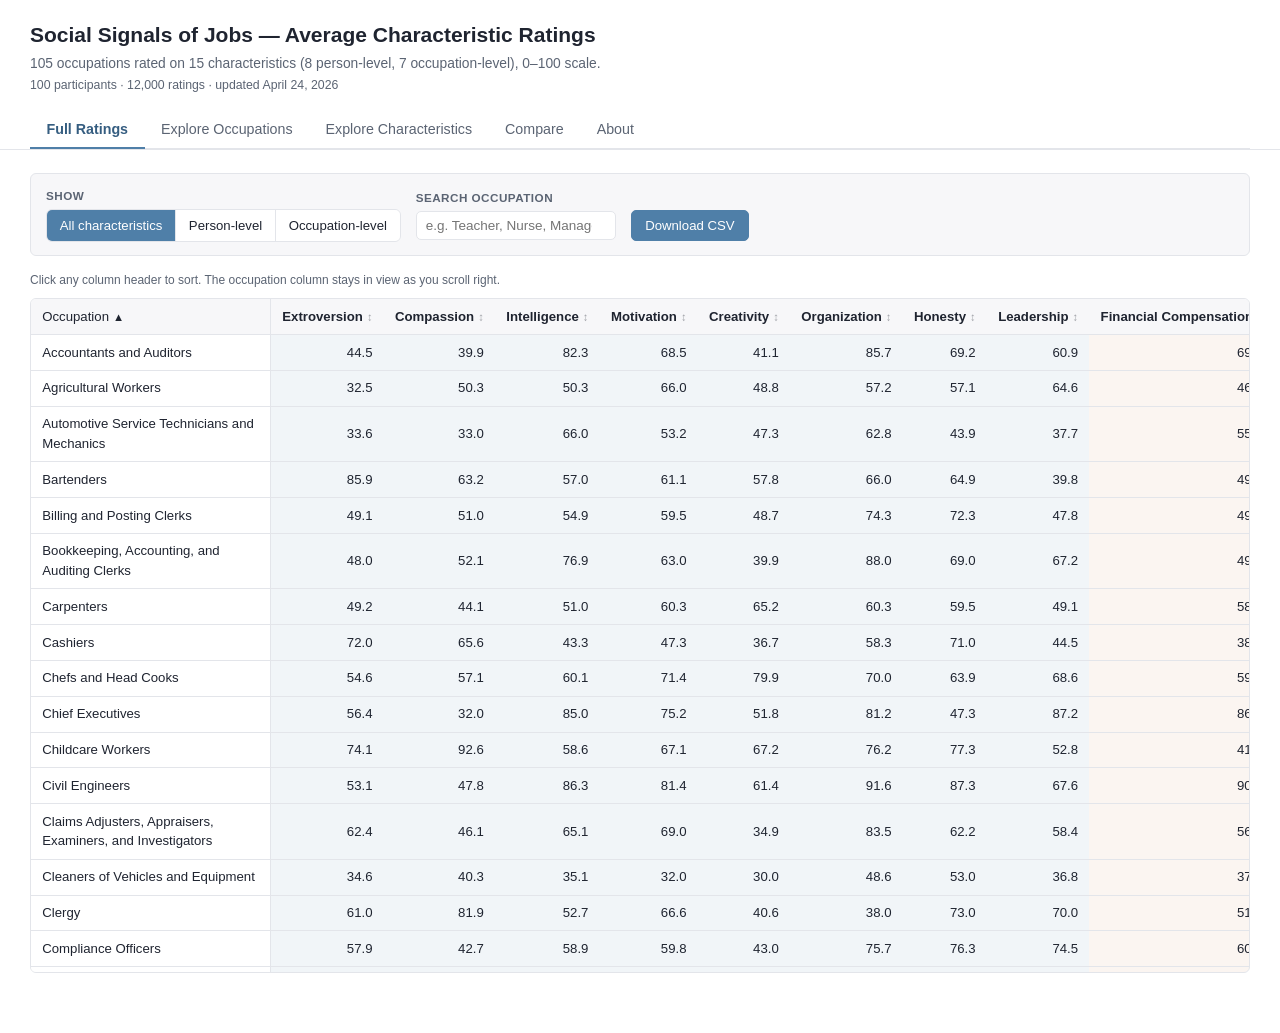
==== commit cd096722: "Move participant/rating stats from footer into the header subtitle Co-Authored-By: Claude Opus 4.7 (" ====
--- a/index.html
+++ b/index.html
@@ -5,7 +5,7 @@
 <meta name="viewport" content="width=device-width, initial-scale=1">
 <title>Social Signals of Jobs &mdash; Ratings</title>
 <link rel="icon" href="data:image/svg+xml,<svg xmlns=%22http://www.w3.org/2000/svg%22 viewBox=%220 0 16 16%22><rect width=%2216%22 height=%2216%22 rx=%223%22 fill=%22%234f7fa8%22/><text x=%228%22 y=%2212%22 font-size=%2211%22 text-anchor=%22middle%22 fill=%22white%22 font-family=%22sans-serif%22 font-weight=%22bold%22>R</text></svg>">
-<link rel="stylesheet" href="app.css?v=1777064334">
+<link rel="stylesheet" href="app.css?v=1777067075">
 <script src="https://cdn.plot.ly/plotly-2.35.2.min.js" charset="utf-8"></script>
 </head>
 <body>
@@ -14,7 +14,7 @@
 <script id="meta-data" type="application/json">{"n_participants":100,"n_ratings":12000,"n_occupations":105,"build_date":"April 24, 2026"}</script>
 <div class="app-header">
   <h1>Social Signals of Jobs &mdash; Average Characteristic Ratings</h1>
-  <p>105 occupations rated on 15 characteristics (8 person-level, 7 occupation-level), 0&ndash;100 scale.</p>
+  <p>105 occupations rated on 15 characteristics (8 person-level, 7 occupation-level), 0&ndash;100 scale.<br><span id="header-stats" class="header-stats"></span></p>
   <nav class="tabs">
     <button class="tab-btn active" data-tab="full-ratings">Full Ratings</button>
     <button class="tab-btn" data-tab="explore-occupations">Explore Occupations</button>
@@ -178,11 +178,7 @@
 
 </main>
 
-<footer class="app-footer">
-  <span id="footer-stats"></span>
-</footer>
-
-<script src="app.js?v=1777064334"></script>
+<script src="app.js?v=1777067075"></script>
 </body>
 </html>
 
--- a/app.css
+++ b/app.css
@@ -327,11 +327,7 @@
   line-height: 1.5;
 }
 
-.app-footer {
-  border-top: 1px solid var(--border);
-  padding: 1rem 2rem;
-  color: var(--text-soft);
+.header-stats {
   font-size: 0.82rem;
-  text-align: center;
-  margin-top: 2rem;
-}
+  color: var(--text-soft);
+}
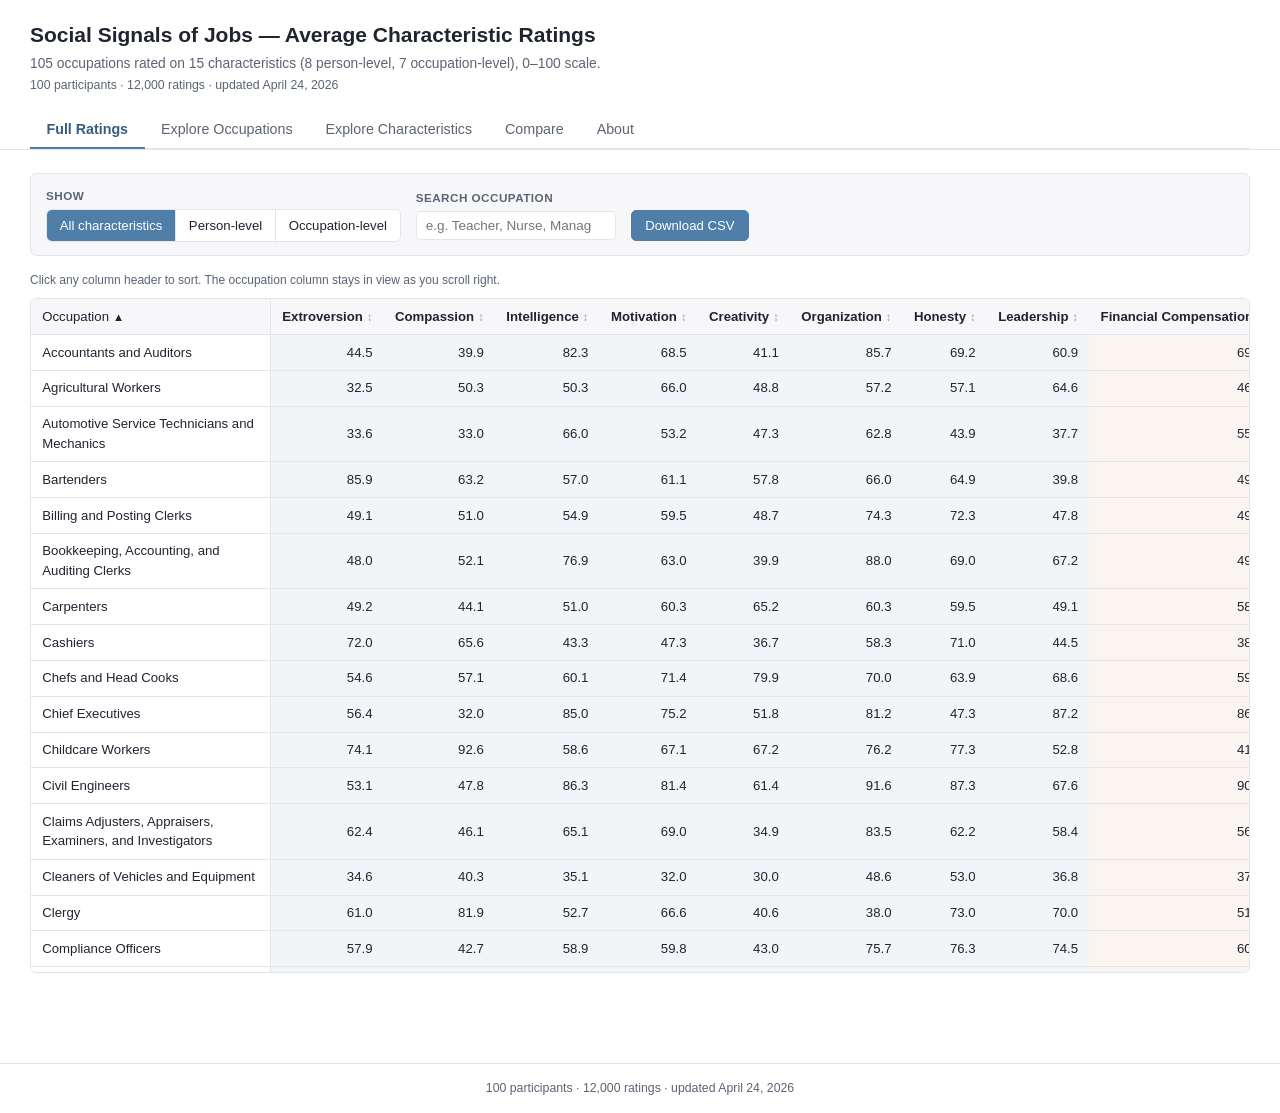
==== commit 2bdf8792: "Restore footer with stats so they appear both in header and footer Co-Authored-By: Claude Opus 4.7 (" ====
--- a/index.html
+++ b/index.html
@@ -5,7 +5,7 @@
 <meta name="viewport" content="width=device-width, initial-scale=1">
 <title>Social Signals of Jobs &mdash; Ratings</title>
 <link rel="icon" href="data:image/svg+xml,<svg xmlns=%22http://www.w3.org/2000/svg%22 viewBox=%220 0 16 16%22><rect width=%2216%22 height=%2216%22 rx=%223%22 fill=%22%234f7fa8%22/><text x=%228%22 y=%2212%22 font-size=%2211%22 text-anchor=%22middle%22 fill=%22white%22 font-family=%22sans-serif%22 font-weight=%22bold%22>R</text></svg>">
-<link rel="stylesheet" href="app.css?v=1777067075">
+<link rel="stylesheet" href="app.css?v=1777067204">
 <script src="https://cdn.plot.ly/plotly-2.35.2.min.js" charset="utf-8"></script>
 </head>
 <body>
@@ -178,7 +178,11 @@
 
 </main>
 
-<script src="app.js?v=1777067075"></script>
+<footer class="app-footer">
+  <span id="footer-stats"></span>
+</footer>
+
+<script src="app.js?v=1777067204"></script>
 </body>
 </html>
 
--- a/app.css
+++ b/app.css
@@ -331,3 +331,12 @@
   font-size: 0.82rem;
   color: var(--text-soft);
 }
+
+.app-footer {
+  border-top: 1px solid var(--border);
+  padding: 1rem 2rem;
+  color: var(--text-soft);
+  font-size: 0.82rem;
+  text-align: center;
+  margin-top: 2rem;
+}
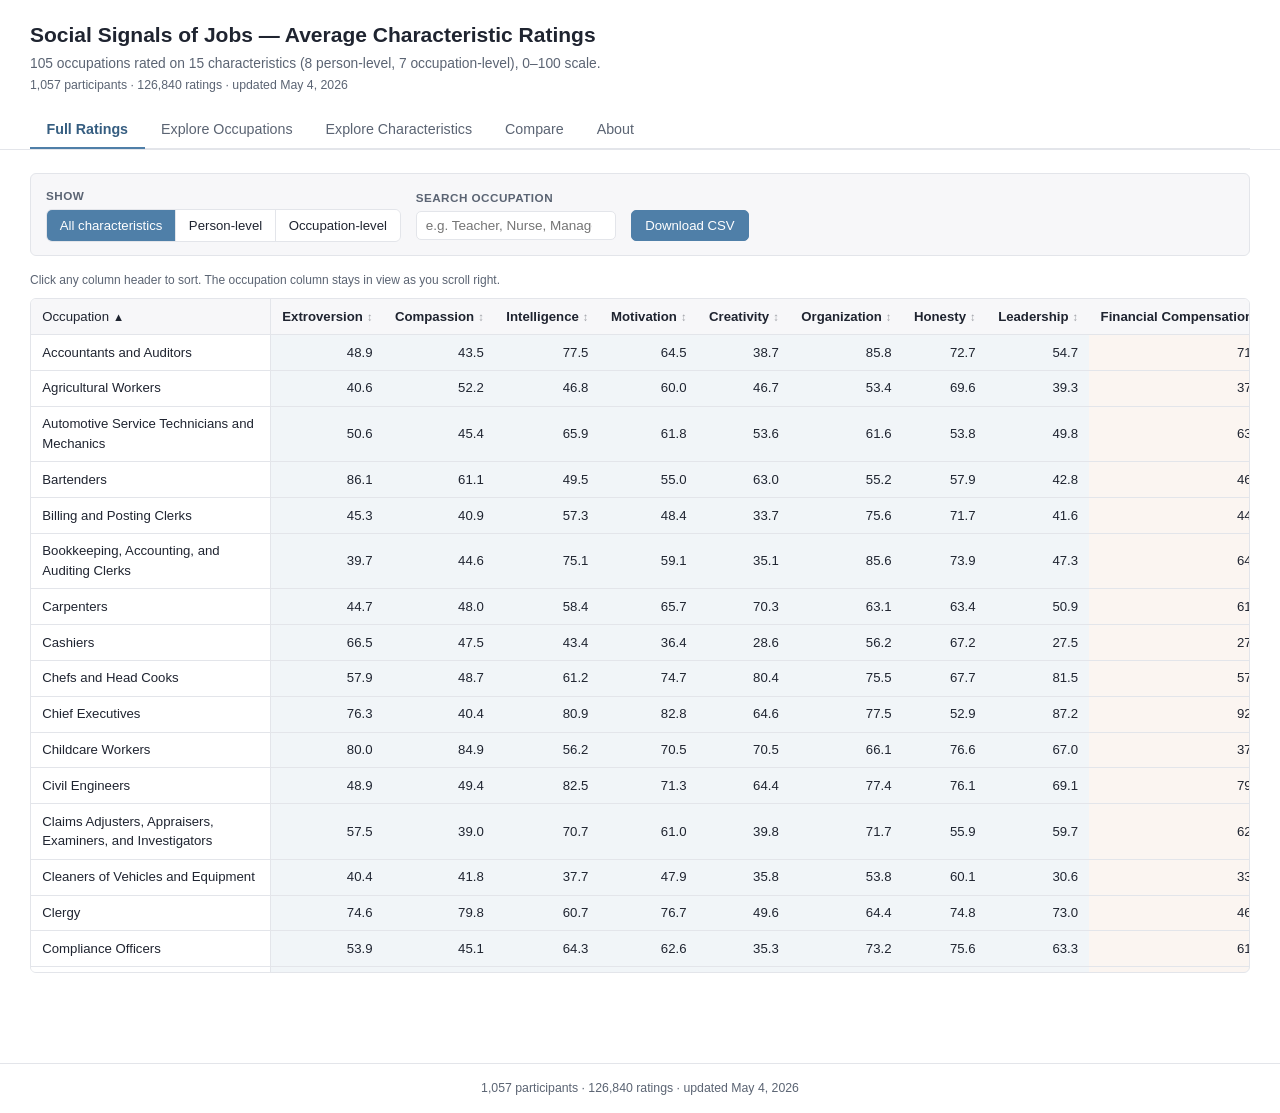
==== commit 48fe56c2: "Refresh data: 1,057 participants, 126,840 ratings Co-Authored-By: Claude Opus 4.7 (1M context) <nore" ====
--- a/index.html
+++ b/index.html
@@ -5,13 +5,13 @@
 <meta name="viewport" content="width=device-width, initial-scale=1">
 <title>Social Signals of Jobs &mdash; Ratings</title>
 <link rel="icon" href="data:image/svg+xml,<svg xmlns=%22http://www.w3.org/2000/svg%22 viewBox=%220 0 16 16%22><rect width=%2216%22 height=%2216%22 rx=%223%22 fill=%22%234f7fa8%22/><text x=%228%22 y=%2212%22 font-size=%2211%22 text-anchor=%22middle%22 fill=%22white%22 font-family=%22sans-serif%22 font-weight=%22bold%22>R</text></svg>">
-<link rel="stylesheet" href="app.css?v=1777067204">
+<link rel="stylesheet" href="app.css?v=1777937293">
 <script src="https://cdn.plot.ly/plotly-2.35.2.min.js" charset="utf-8"></script>
 </head>
 <body>
-<script id="ratings-data" type="application/json">[{"jobtitle":"Accountants and Auditors","Extroversion":44.45,"Compassion":39.86,"Intelligence":82.25,"Motivation":68.5,"Creativity":41.11,"Organization":85.7,"Honesty":69.17,"Leadership":60.91,"FinancialCompensation":69.9,"Prestige":61.67,"SocialImpact":44,"InterestingnessVariety":36.3,"LeadershipResponsibility":71.29,"DifficultyToGet":72,"PrecisionCoordination":81.86,"Person_Avg":61.49,"Occ_Avg":62.43},{"jobtitle":"Agricultural Workers","Extroversion":32.5,"Compassion":50.33,"Intelligence":50.27,"Motivation":66,"Creativity":48.75,"Organization":57.2,"Honesty":57.11,"Leadership":64.6,"FinancialCompensation":46.5,"Prestige":46.4,"SocialImpact":66.5,"InterestingnessVariety":38,"LeadershipResponsibility":67.5,"DifficultyToGet":29.22,"PrecisionCoordination":58,"Person_Avg":53.34,"Occ_Avg":50.3},{"jobtitle":"Automotive Service Technicians and Mechanics","Extroversion":33.57,"Compassion":33,"Intelligence":66,"Motivation":53.17,"Creativity":47.33,"Organization":62.75,"Honesty":43.89,"Leadership":37.71,"FinancialCompensation":55.22,"Prestige":37.8,"SocialImpact":56.25,"InterestingnessVariety":51.25,"LeadershipResponsibility":52,"DifficultyToGet":46.43,"PrecisionCoordination":73.5,"Person_Avg":47.18,"Occ_Avg":53.21},{"jobtitle":"Bartenders","Extroversion":85.9,"Compassion":63.2,"Intelligence":57,"Motivation":61.11,"Creativity":57.78,"Organization":66,"Honesty":64.89,"Leadership":39.75,"FinancialCompensation":49.78,"Prestige":37,"SocialImpact":72.29,"InterestingnessVariety":57.11,"LeadershipResponsibility":51.83,"DifficultyToGet":37.17,"PrecisionCoordination":59.5,"Person_Avg":61.95,"Occ_Avg":52.1},{"jobtitle":"Billing and Posting Clerks","Extroversion":49.11,"Compassion":51,"Intelligence":54.9,"Motivation":59.5,"Creativity":48.7,"Organization":74.3,"Honesty":72.3,"Leadership":47.75,"FinancialCompensation":49.55,"Prestige":43.14,"SocialImpact":49.57,"InterestingnessVariety":44.43,"LeadershipResponsibility":68.17,"DifficultyToGet":39,"PrecisionCoordination":59.57,"Person_Avg":57.2,"Occ_Avg":50.49},{"jobtitle":"Bookkeeping, Accounting, and Auditing Clerks","Extroversion":48,"Compassion":52.08,"Intelligence":76.85,"Motivation":63,"Creativity":39.9,"Organization":88,"Honesty":69,"Leadership":67.22,"FinancialCompensation":49.2,"Prestige":56.25,"SocialImpact":47.54,"InterestingnessVariety":47.14,"LeadershipResponsibility":71.6,"DifficultyToGet":51.86,"PrecisionCoordination":82.5,"Person_Avg":63.01,"Occ_Avg":58.01},{"jobtitle":"Carpenters","Extroversion":49.2,"Compassion":44.14,"Intelligence":51,"Motivation":60.33,"Creativity":65.17,"Organization":60.3,"Honesty":59.5,"Leadership":49.12,"FinancialCompensation":58.17,"Prestige":59.17,"SocialImpact":57.09,"InterestingnessVariety":70,"LeadershipResponsibility":53.71,"DifficultyToGet":42.6,"PrecisionCoordination":74.33,"Person_Avg":54.85,"Occ_Avg":59.3},{"jobtitle":"Cashiers","Extroversion":72,"Compassion":65.6,"Intelligence":43.29,"Motivation":47.25,"Creativity":36.67,"Organization":58.33,"Honesty":71,"Leadership":44.5,"FinancialCompensation":38.38,"Prestige":32.5,"SocialImpact":50.3,"InterestingnessVariety":46,"LeadershipResponsibility":61.5,"DifficultyToGet":21.25,"PrecisionCoordination":56.5,"Person_Avg":54.83,"Occ_Avg":43.78},{"jobtitle":"Chefs and Head Cooks","Extroversion":54.6,"Compassion":57.1,"Intelligence":60.07,"Motivation":71.36,"Creativity":79.92,"Organization":70,"Honesty":63.9,"Leadership":68.56,"FinancialCompensation":59.33,"Prestige":67.73,"SocialImpact":56.14,"InterestingnessVariety":67.2,"LeadershipResponsibility":78.62,"DifficultyToGet":54.2,"PrecisionCoordination":80,"Person_Avg":65.69,"Occ_Avg":66.17},{"jobtitle":"Chief Executives","Extroversion":56.38,"Compassion":32,"Intelligence":85,"Motivation":75.2,"Creativity":51.78,"Organization":81.2,"Honesty":47.33,"Leadership":87.17,"FinancialCompensation":86.67,"Prestige":92.83,"SocialImpact":67.5,"InterestingnessVariety":47.5,"LeadershipResponsibility":85.67,"DifficultyToGet":87.4,"PrecisionCoordination":69.8,"Person_Avg":64.51,"Occ_Avg":76.77},{"jobtitle":"Childcare Workers","Extroversion":74.11,"Compassion":92.6,"Intelligence":58.58,"Motivation":67.1,"Creativity":67.22,"Organization":76.2,"Honesty":77.33,"Leadership":52.75,"FinancialCompensation":41.78,"Prestige":55,"SocialImpact":82.33,"InterestingnessVariety":60.5,"LeadershipResponsibility":82.6,"DifficultyToGet":48.22,"PrecisionCoordination":75.25,"Person_Avg":70.74,"Occ_Avg":63.67},{"jobtitle":"Civil Engineers","Extroversion":53.12,"Compassion":47.83,"Intelligence":86.3,"Motivation":81.38,"Creativity":61.44,"Organization":91.6,"Honesty":87.33,"Leadership":67.55,"FinancialCompensation":90,"Prestige":78.4,"SocialImpact":74.27,"InterestingnessVariety":74.75,"LeadershipResponsibility":76.2,"DifficultyToGet":89.4,"PrecisionCoordination":91,"Person_Avg":72.07,"Occ_Avg":82},{"jobtitle":"Claims Adjusters, Appraisers, Examiners, and Investigators","Extroversion":62.36,"Compassion":46.11,"Intelligence":65.09,"Motivation":69,"Creativity":34.88,"Organization":83.5,"Honesty":62.18,"Leadership":58.43,"FinancialCompensation":56.67,"Prestige":63,"SocialImpact":50.71,"InterestingnessVariety":46.43,"LeadershipResponsibility":55.5,"DifficultyToGet":59.75,"PrecisionCoordination":86.67,"Person_Avg":60.19,"Occ_Avg":59.82},{"jobtitle":"Cleaners of Vehicles and Equipment","Extroversion":34.6,"Compassion":40.25,"Intelligence":35.11,"Motivation":32,"Creativity":30,"Organization":48.6,"Honesty":53,"Leadership":36.8,"FinancialCompensation":37.43,"Prestige":20.67,"SocialImpact":38.6,"InterestingnessVariety":39.75,"LeadershipResponsibility":32.6,"DifficultyToGet":8,"PrecisionCoordination":45.25,"Person_Avg":38.79,"Occ_Avg":31.76},{"jobtitle":"Clergy","Extroversion":61,"Compassion":81.86,"Intelligence":52.7,"Motivation":66.62,"Creativity":40.57,"Organization":38,"Honesty":73,"Leadership":70,"FinancialCompensation":51.4,"Prestige":70.33,"SocialImpact":65.17,"InterestingnessVariety":60.33,"LeadershipResponsibility":68,"DifficultyToGet":32.4,"PrecisionCoordination":37.2,"Person_Avg":60.47,"Occ_Avg":54.98},{"jobtitle":"Compliance Officers","Extroversion":57.86,"Compassion":42.67,"Intelligence":58.89,"Motivation":59.75,"Creativity":43,"Organization":75.67,"Honesty":76.25,"Leadership":74.5,"FinancialCompensation":60.8,"Prestige":54.86,"SocialImpact":81.8,"InterestingnessVariety":54.25,"LeadershipResponsibility":72.5,"DifficultyToGet":59.2,"PrecisionCoordination":79,"Person_Avg":61.07,"Occ_Avg":66.06},{"jobtitle":"Computer Support Specialists","Extroversion":54.86,"Compassion":40.22,"Intelligence":79.88,"Motivation":69.5,"Creativity":50.71,"Organization":78.64,"Honesty":72.18,"Leadership":52.5,"FinancialCompensation":63,"Prestige":52.17,"SocialImpact":50.9,"InterestingnessVariety":36.62,"LeadershipResponsibility":57.75,"DifficultyToGet":66.44,"PrecisionCoordination":72.8,"Person_Avg":62.31,"Occ_Avg":57.1},{"jobtitle":"Computer Systems Analysts","Extroversion":53.86,"Compassion":36.58,"Intelligence":78.5,"Motivation":69.25,"Creativity":57.5,"Organization":77.23,"Honesty":74,"Leadership":54.62,"FinancialCompensation":70.27,"Prestige":71.75,"SocialImpact":60.5,"InterestingnessVariety":56.8,"LeadershipResponsibility":72.2,"DifficultyToGet":77.18,"PrecisionCoordination":85.57,"Person_Avg":62.69,"Occ_Avg":70.61},{"jobtitle":"Computer and Information Systems Managers","Extroversion":45.25,"Compassion":49.14,"Intelligence":83.55,"Motivation":66.67,"Creativity":67.86,"Organization":84.6,"Honesty":85.33,"Leadership":72.9,"FinancialCompensation":77.2,"Prestige":69.29,"SocialImpact":50.17,"InterestingnessVariety":81.67,"LeadershipResponsibility":73.8,"DifficultyToGet":76.5,"PrecisionCoordination":81.25,"Person_Avg":69.41,"Occ_Avg":72.84},{"jobtitle":"Construction Equipment Operators","Extroversion":55.88,"Compassion":49.29,"Intelligence":52,"Motivation":69.33,"Creativity":49,"Organization":71.08,"Honesty":74.89,"Leadership":56.78,"FinancialCompensation":61.22,"Prestige":43.25,"SocialImpact":51.57,"InterestingnessVariety":46.27,"LeadershipResponsibility":67.4,"DifficultyToGet":77.4,"PrecisionCoordination":75,"Person_Avg":59.78,"Occ_Avg":60.3},{"jobtitle":"Construction Laborers","Extroversion":39,"Compassion":38.4,"Intelligence":50.75,"Motivation":69.29,"Creativity":44,"Organization":57.43,"Honesty":66.22,"Leadership":48.83,"FinancialCompensation":56.12,"Prestige":35,"SocialImpact":56.4,"InterestingnessVariety":52.7,"LeadershipResponsibility":62.5,"DifficultyToGet":26.5,"PrecisionCoordination":65.8,"Person_Avg":51.74,"Occ_Avg":50.72},{"jobtitle":"Construction Managers","Extroversion":56.5,"Compassion":38.75,"Intelligence":59.2,"Motivation":73.67,"Creativity":54.2,"Organization":87,"Honesty":65.5,"Leadership":82.57,"FinancialCompensation":65.25,"Prestige":59.67,"SocialImpact":33.33,"InterestingnessVariety":51.4,"LeadershipResponsibility":83.67,"DifficultyToGet":62.5,"PrecisionCoordination":75.33,"Person_Avg":64.67,"Occ_Avg":61.59},{"jobtitle":"Cooks","Extroversion":56.5,"Compassion":56.5,"Intelligence":74.62,"Motivation":63.29,"Creativity":60,"Organization":75.14,"Honesty":72.5,"Leadership":48.33,"FinancialCompensation":47.67,"Prestige":64.5,"SocialImpact":62,"InterestingnessVariety":64.5,"LeadershipResponsibility":47.6,"DifficultyToGet":54.5,"PrecisionCoordination":74.2,"Person_Avg":63.36,"Occ_Avg":59.28},{"jobtitle":"Couriers and Messengers","Extroversion":44.43,"Compassion":47.93,"Intelligence":47.73,"Motivation":59.67,"Creativity":31.75,"Organization":62.56,"Honesty":63.38,"Leadership":38.22,"FinancialCompensation":36.44,"Prestige":47.86,"SocialImpact":76.4,"InterestingnessVariety":48.27,"LeadershipResponsibility":42.43,"DifficultyToGet":48.58,"PrecisionCoordination":39.29,"Person_Avg":49.46,"Occ_Avg":48.47},{"jobtitle":"Customer Service Representatives","Extroversion":76.2,"Compassion":57.5,"Intelligence":49.92,"Motivation":46,"Creativity":44.18,"Organization":49.78,"Honesty":45.33,"Leadership":44,"FinancialCompensation":35.89,"Prestige":32,"SocialImpact":43.38,"InterestingnessVariety":51.38,"LeadershipResponsibility":61.75,"DifficultyToGet":19,"PrecisionCoordination":47.43,"Person_Avg":51.61,"Occ_Avg":41.55},{"jobtitle":"Driver/Sales Workers and Truck Drivers","Extroversion":40.4,"Compassion":48.7,"Intelligence":56.42,"Motivation":58.8,"Creativity":33.8,"Organization":69.88,"Honesty":61.5,"Leadership":44.17,"FinancialCompensation":54.83,"Prestige":44.14,"SocialImpact":63.43,"InterestingnessVariety":48.62,"LeadershipResponsibility":58,"DifficultyToGet":52,"PrecisionCoordination":53.25,"Person_Avg":51.71,"Occ_Avg":53.47},{"jobtitle":"Education and Childcare Administrators","Extroversion":68,"Compassion":82,"Intelligence":77.94,"Motivation":73.92,"Creativity":70.64,"Organization":77.94,"Honesty":83.85,"Leadership":71.2,"FinancialCompensation":56.46,"Prestige":55.5,"SocialImpact":87.8,"InterestingnessVariety":63.88,"LeadershipResponsibility":81.33,"DifficultyToGet":66.38,"PrecisionCoordination":56,"Person_Avg":75.69,"Occ_Avg":66.76},{"jobtitle":"Educational, Guidance, and Career Counselors and Advisors","Extroversion":81.73,"Compassion":79,"Intelligence":72.09,"Motivation":68.5,"Creativity":65.86,"Organization":73.82,"Honesty":77.38,"Leadership":73.83,"FinancialCompensation":55.75,"Prestige":66.88,"SocialImpact":88.25,"InterestingnessVariety":66.07,"LeadershipResponsibility":70.33,"DifficultyToGet":52,"PrecisionCoordination":52,"Person_Avg":74.03,"Occ_Avg":64.47},{"jobtitle":"Electricians","Extroversion":50.14,"Compassion":45.3,"Intelligence":79.76,"Motivation":73.5,"Creativity":47.14,"Organization":75.8,"Honesty":68.67,"Leadership":51,"FinancialCompensation":70.55,"Prestige":54,"SocialImpact":63.89,"InterestingnessVariety":56,"LeadershipResponsibility":60.43,"DifficultyToGet":69.25,"PrecisionCoordination":89.25,"Person_Avg":61.41,"Occ_Avg":66.2},{"jobtitle":"Elementary and Middle School Teachers","Extroversion":77.55,"Compassion":84.1,"Intelligence":70.67,"Motivation":72.4,"Creativity":73.58,"Organization":78.29,"Honesty":85.43,"Leadership":57.67,"FinancialCompensation":52.22,"Prestige":57.78,"SocialImpact":75,"InterestingnessVariety":73.43,"LeadershipResponsibility":74.6,"DifficultyToGet":57.29,"PrecisionCoordination":65.14,"Person_Avg":74.96,"Occ_Avg":65.07},{"jobtitle":"Fast Food and Counter Workers","Extroversion":79,"Compassion":44.82,"Intelligence":54.78,"Motivation":29.33,"Creativity":37.2,"Organization":32.67,"Honesty":58.75,"Leadership":23.86,"FinancialCompensation":30.8,"Prestige":24.67,"SocialImpact":45.33,"InterestingnessVariety":30.12,"LeadershipResponsibility":43.25,"DifficultyToGet":12,"PrecisionCoordination":41.4,"Person_Avg":45.05,"Occ_Avg":32.51},{"jobtitle":"Financial Managers","Extroversion":65.64,"Compassion":42.58,"Intelligence":82.46,"Motivation":80,"Creativity":64.5,"Organization":84.92,"Honesty":58.5,"Leadership":74.71,"FinancialCompensation":83.78,"Prestige":84.83,"SocialImpact":68,"InterestingnessVariety":45.11,"LeadershipResponsibility":89.38,"DifficultyToGet":71.86,"PrecisionCoordination":81.56,"Person_Avg":69.16,"Occ_Avg":74.93},{"jobtitle":"Financial and Investment Analysts","Extroversion":50,"Compassion":46.83,"Intelligence":78.33,"Motivation":69.83,"Creativity":43.4,"Organization":91.2,"Honesty":66.62,"Leadership":65.73,"FinancialCompensation":80,"Prestige":70.67,"SocialImpact":47.2,"InterestingnessVariety":47.4,"LeadershipResponsibility":72.43,"DifficultyToGet":70.4,"PrecisionCoordination":79.33,"Person_Avg":63.99,"Occ_Avg":66.78},{"jobtitle":"Firefighters","Extroversion":63.75,"Compassion":82.83,"Intelligence":67.6,"Motivation":86.88,"Creativity":50,"Organization":68.5,"Honesty":87.75,"Leadership":79.12,"FinancialCompensation":55.83,"Prestige":84.57,"SocialImpact":85.11,"InterestingnessVariety":79.86,"LeadershipResponsibility":72.2,"DifficultyToGet":48,"PrecisionCoordination":97,"Person_Avg":73.3,"Occ_Avg":74.65},{"jobtitle":"First-Line Supervisors of Construction Trades and Extraction Workers","Extroversion":58.4,"Compassion":44.47,"Intelligence":57.67,"Motivation":60,"Creativity":49.56,"Organization":74.44,"Honesty":60.8,"Leadership":65.33,"FinancialCompensation":65.92,"Prestige":44.17,"SocialImpact":52.4,"InterestingnessVariety":65.56,"LeadershipResponsibility":78.83,"DifficultyToGet":58,"PrecisionCoordination":75.29,"Person_Avg":58.83,"Occ_Avg":62.88},{"jobtitle":"First-Line Supervisors of Food Preparation and Serving Workers","Extroversion":82,"Compassion":58.5,"Intelligence":50.67,"Motivation":72.3,"Creativity":44.1,"Organization":63.73,"Honesty":75.11,"Leadership":75.5,"FinancialCompensation":52.17,"Prestige":65,"SocialImpact":69.5,"InterestingnessVariety":43.29,"LeadershipResponsibility":67.33,"DifficultyToGet":48.67,"PrecisionCoordination":28.5,"Person_Avg":65.24,"Occ_Avg":53.49},{"jobtitle":"First-Line Supervisors of Non-Retail Sales Workers","Extroversion":65.5,"Compassion":47,"Intelligence":45.43,"Motivation":74.5,"Creativity":47.33,"Organization":72.83,"Honesty":68.44,"Leadership":69.5,"FinancialCompensation":40.29,"Prestige":30,"SocialImpact":42.86,"InterestingnessVariety":46.44,"LeadershipResponsibility":64.5,"DifficultyToGet":41,"PrecisionCoordination":100,"Person_Avg":61.32,"Occ_Avg":52.16},{"jobtitle":"First-Line Supervisors of Office and Administrative Support Workers","Extroversion":69.57,"Compassion":62.38,"Intelligence":69.42,"Motivation":65.62,"Creativity":51.17,"Organization":83.27,"Honesty":69.09,"Leadership":76,"FinancialCompensation":51.25,"Prestige":62.83,"SocialImpact":55.18,"InterestingnessVariety":49.4,"LeadershipResponsibility":80.8,"DifficultyToGet":59.57,"PrecisionCoordination":60,"Person_Avg":68.32,"Occ_Avg":59.86},{"jobtitle":"First-Line Supervisors of Production and Operating Workers","Extroversion":62,"Compassion":40.75,"Intelligence":62.11,"Motivation":69.12,"Creativity":38.2,"Organization":89.67,"Honesty":70.4,"Leadership":95,"FinancialCompensation":68.5,"Prestige":44.5,"SocialImpact":33.5,"InterestingnessVariety":44.67,"LeadershipResponsibility":71.33,"DifficultyToGet":53,"PrecisionCoordination":70.33,"Person_Avg":65.91,"Occ_Avg":55.12},{"jobtitle":"First-Line Supervisors of Retail Sales Workers","Extroversion":70.67,"Compassion":53.62,"Intelligence":56.38,"Motivation":76.57,"Creativity":64.57,"Organization":77.29,"Honesty":72.88,"Leadership":83.17,"FinancialCompensation":46,"Prestige":43,"SocialImpact":54.86,"InterestingnessVariety":54,"LeadershipResponsibility":75.33,"DifficultyToGet":56.17,"PrecisionCoordination":52.6,"Person_Avg":69.39,"Occ_Avg":54.57},{"jobtitle":"Food Preparation Workers","Extroversion":42.55,"Compassion":55.3,"Intelligence":38.22,"Motivation":49.86,"Creativity":53.7,"Organization":74.75,"Honesty":52.33,"Leadership":38.58,"FinancialCompensation":50.25,"Prestige":23,"SocialImpact":50.86,"InterestingnessVariety":36.6,"LeadershipResponsibility":41.33,"DifficultyToGet":31.33,"PrecisionCoordination":55.25,"Person_Avg":50.66,"Occ_Avg":41.23},{"jobtitle":"Food Service Managers","Extroversion":61,"Compassion":45.5,"Intelligence":45.44,"Motivation":51.6,"Creativity":44.2,"Organization":50.1,"Honesty":63.22,"Leadership":70.29,"FinancialCompensation":55,"Prestige":48.6,"SocialImpact":53.86,"InterestingnessVariety":32.83,"LeadershipResponsibility":70.6,"DifficultyToGet":36.92,"PrecisionCoordination":65.5,"Person_Avg":53.92,"Occ_Avg":51.9},{"jobtitle":"General Maintenance and Repair Workers","Extroversion":42.75,"Compassion":45.27,"Intelligence":59.57,"Motivation":53.4,"Creativity":48.3,"Organization":55.88,"Honesty":60.27,"Leadership":40,"FinancialCompensation":59.38,"Prestige":49.6,"SocialImpact":56.43,"InterestingnessVariety":48.11,"LeadershipResponsibility":48.86,"DifficultyToGet":32.33,"PrecisionCoordination":54.33,"Person_Avg":50.68,"Occ_Avg":49.86},{"jobtitle":"General Office Clerks","Extroversion":59.12,"Compassion":60.3,"Intelligence":57.78,"Motivation":58.43,"Creativity":36.4,"Organization":91,"Honesty":71.5,"Leadership":50,"FinancialCompensation":46.43,"Prestige":53,"SocialImpact":46,"InterestingnessVariety":57.86,"LeadershipResponsibility":51.4,"DifficultyToGet":36.5,"PrecisionCoordination":45.4,"Person_Avg":60.57,"Occ_Avg":48.08},{"jobtitle":"General and Operations Managers","Extroversion":74.33,"Compassion":45.18,"Intelligence":69.73,"Motivation":73.78,"Creativity":41.5,"Organization":78.22,"Honesty":63.44,"Leadership":81.38,"FinancialCompensation":75.14,"Prestige":56.2,"SocialImpact":54.33,"InterestingnessVariety":61.5,"LeadershipResponsibility":85.4,"DifficultyToGet":58.56,"PrecisionCoordination":73,"Person_Avg":65.94,"Occ_Avg":66.3},{"jobtitle":"Hairdressers, Hairstylists, and Cosmetologists","Extroversion":85.78,"Compassion":68.89,"Intelligence":53.5,"Motivation":61.12,"Creativity":75.17,"Organization":64.38,"Honesty":55.38,"Leadership":36.62,"FinancialCompensation":51.29,"Prestige":55.8,"SocialImpact":72.88,"InterestingnessVariety":84.5,"LeadershipResponsibility":38.75,"DifficultyToGet":42.12,"PrecisionCoordination":62,"Person_Avg":62.61,"Occ_Avg":58.19},{"jobtitle":"Heating, Air Conditioning, and Refrigeration Mechanics and Installers","Extroversion":43.71,"Compassion":42.44,"Intelligence":61.8,"Motivation":51.5,"Creativity":46,"Organization":52.75,"Honesty":56.62,"Leadership":40.56,"FinancialCompensation":53,"Prestige":41,"SocialImpact":61.43,"InterestingnessVariety":52.67,"LeadershipResponsibility":49,"DifficultyToGet":48.14,"PrecisionCoordination":64.4,"Person_Avg":49.42,"Occ_Avg":52.81},{"jobtitle":"Home Health Aides","Extroversion":65.8,"Compassion":84.13,"Intelligence":74.71,"Motivation":80.25,"Creativity":47.67,"Organization":75.5,"Honesty":76.86,"Leadership":60.64,"FinancialCompensation":55.8,"Prestige":35,"SocialImpact":86.5,"InterestingnessVariety":63.08,"LeadershipResponsibility":67.89,"DifficultyToGet":54.71,"PrecisionCoordination":67,"Person_Avg":70.7,"Occ_Avg":61.43},{"jobtitle":"Hosts and Hostesses, Restaurant, Lounge, and Coffee Shop","Extroversion":86.25,"Compassion":54.56,"Intelligence":43,"Motivation":47.62,"Creativity":51.6,"Organization":55.5,"Honesty":67.14,"Leadership":40.71,"FinancialCompensation":39.6,"Prestige":29.5,"SocialImpact":55,"InterestingnessVariety":51.89,"LeadershipResponsibility":54.33,"DifficultyToGet":21.67,"PrecisionCoordination":51.33,"Person_Avg":55.8,"Occ_Avg":43.33},{"jobtitle":"Human Resources Workers","Extroversion":69.71,"Compassion":52,"Intelligence":66.6,"Motivation":68.67,"Creativity":47.4,"Organization":77.89,"Honesty":69.4,"Leadership":64.33,"FinancialCompensation":60.25,"Prestige":56,"SocialImpact":68.4,"InterestingnessVariety":52.8,"LeadershipResponsibility":68.8,"DifficultyToGet":57.29,"PrecisionCoordination":69.67,"Person_Avg":64.5,"Occ_Avg":61.89},{"jobtitle":"Industrial Truck and Tractor Operators","Extroversion":41.83,"Compassion":39.27,"Intelligence":56.5,"Motivation":53,"Creativity":32.6,"Organization":56.43,"Honesty":63.56,"Leadership":36.11,"FinancialCompensation":55.3,"Prestige":48.33,"SocialImpact":65.5,"InterestingnessVariety":45.62,"LeadershipResponsibility":70.5,"DifficultyToGet":58.43,"PrecisionCoordination":66.67,"Person_Avg":47.41,"Occ_Avg":58.62},{"jobtitle":"Industrial and Refractory Machinery Mechanics","Extroversion":46,"Compassion":45.15,"Intelligence":67.56,"Motivation":61.29,"Creativity":54.75,"Organization":68.9,"Honesty":64.73,"Leadership":45.33,"FinancialCompensation":63.17,"Prestige":49,"SocialImpact":46.75,"InterestingnessVariety":58.25,"LeadershipResponsibility":52.43,"DifficultyToGet":66.5,"PrecisionCoordination":74.8,"Person_Avg":56.71,"Occ_Avg":58.7},{"jobtitle":"Inspectors, Testers, Sorters, Samplers, and Weighers","Extroversion":42.91,"Compassion":40.08,"Intelligence":54.73,"Motivation":59,"Creativity":29.92,"Organization":84,"Honesty":72.29,"Leadership":48,"FinancialCompensation":48.6,"Prestige":49.57,"SocialImpact":47.5,"InterestingnessVariety":46.5,"LeadershipResponsibility":53.6,"DifficultyToGet":50,"PrecisionCoordination":69.29,"Person_Avg":53.87,"Occ_Avg":52.15},{"jobtitle":"Insurance Sales Agents","Extroversion":83.78,"Compassion":40.89,"Intelligence":55,"Motivation":65.2,"Creativity":45,"Organization":56.5,"Honesty":42.29,"Leadership":50.6,"FinancialCompensation":53.5,"Prestige":47.6,"SocialImpact":51.75,"InterestingnessVariety":36,"LeadershipResponsibility":72.8,"DifficultyToGet":44.4,"PrecisionCoordination":54.5,"Person_Avg":54.91,"Occ_Avg":51.51},{"jobtitle":"Involuntarily Unemployed and Searching for a Job","Extroversion":39.86,"Compassion":55.17,"Intelligence":37.5,"Motivation":51.2,"Creativity":32.62,"Organization":58.5,"Honesty":37.33,"Leadership":31.12,"FinancialCompensation":15.4,"Prestige":7,"SocialImpact":32.6,"InterestingnessVariety":13.33,"LeadershipResponsibility":56.67,"DifficultyToGet":5.6,"PrecisionCoordination":29.33,"Person_Avg":42.91,"Occ_Avg":22.85},{"jobtitle":"Janitors and Building Cleaners","Extroversion":42.5,"Compassion":49.92,"Intelligence":43.42,"Motivation":53.82,"Creativity":27.62,"Organization":50.33,"Honesty":73,"Leadership":37.82,"FinancialCompensation":42.91,"Prestige":36.4,"SocialImpact":48.6,"InterestingnessVariety":38.25,"LeadershipResponsibility":43.33,"DifficultyToGet":24.75,"PrecisionCoordination":32.14,"Person_Avg":47.3,"Occ_Avg":38.05},{"jobtitle":"Landscaping and Groundskeeping Workers","Extroversion":40.55,"Compassion":50.77,"Intelligence":48,"Motivation":99,"Creativity":69,"Organization":60,"Honesty":65.11,"Leadership":46.27,"FinancialCompensation":47.25,"Prestige":33.71,"SocialImpact":45,"InterestingnessVariety":61.38,"LeadershipResponsibility":52.67,"DifficultyToGet":22.75,"PrecisionCoordination":45.71,"Person_Avg":59.84,"Occ_Avg":44.07},{"jobtitle":"Lawyers","Extroversion":88.75,"Compassion":52.83,"Intelligence":82.12,"Motivation":81.33,"Creativity":67.22,"Organization":82.38,"Honesty":48.45,"Leadership":68.5,"FinancialCompensation":76.78,"Prestige":83.2,"SocialImpact":75.67,"InterestingnessVariety":68.14,"LeadershipResponsibility":77,"DifficultyToGet":85.56,"PrecisionCoordination":95,"Person_Avg":71.45,"Occ_Avg":80.19},{"jobtitle":"Licensed Practical and Licensed Vocational Nurses","Extroversion":66.86,"Compassion":83,"Intelligence":77.89,"Motivation":86.29,"Creativity":50.38,"Organization":80.12,"Honesty":78.75,"Leadership":67.29,"FinancialCompensation":71.44,"Prestige":64.6,"SocialImpact":76.8,"InterestingnessVariety":60.67,"LeadershipResponsibility":80.4,"DifficultyToGet":78.09,"PrecisionCoordination":67.75,"Person_Avg":73.82,"Occ_Avg":71.39},{"jobtitle":"Machinists","Extroversion":34.83,"Compassion":45.25,"Intelligence":60.91,"Motivation":55,"Creativity":46.22,"Organization":66.86,"Honesty":56.6,"Leadership":44.33,"FinancialCompensation":62.17,"Prestige":44.57,"SocialImpact":52.56,"InterestingnessVariety":57.43,"LeadershipResponsibility":54,"DifficultyToGet":57.7,"PrecisionCoordination":82.6,"Person_Avg":51.25,"Occ_Avg":58.72},{"jobtitle":"Maids and Housekeeping Cleaners","Extroversion":44.75,"Compassion":45,"Intelligence":40.43,"Motivation":63.67,"Creativity":48.88,"Organization":70,"Honesty":74.67,"Leadership":42,"FinancialCompensation":28.6,"Prestige":35.6,"SocialImpact":42.5,"InterestingnessVariety":33.43,"LeadershipResponsibility":27.57,"DifficultyToGet":32.6,"PrecisionCoordination":58,"Person_Avg":53.68,"Occ_Avg":36.9},{"jobtitle":"Management Analysts","Extroversion":57,"Compassion":39.67,"Intelligence":78.89,"Motivation":74.7,"Creativity":61.4,"Organization":82,"Honesty":64.3,"Leadership":69.5,"FinancialCompensation":63.89,"Prestige":67.4,"SocialImpact":48.12,"InterestingnessVariety":51,"LeadershipResponsibility":69.33,"DifficultyToGet":76.43,"PrecisionCoordination":63.33,"Person_Avg":65.93,"Occ_Avg":62.79},{"jobtitle":"Manual Laborers and Freight, Stock, and Material Movers","Extroversion":39.11,"Compassion":34.7,"Intelligence":43.56,"Motivation":50.8,"Creativity":33.5,"Organization":49.2,"Honesty":74.8,"Leadership":51.62,"FinancialCompensation":52.2,"Prestige":35.83,"SocialImpact":49.62,"InterestingnessVariety":27.86,"LeadershipResponsibility":36.4,"DifficultyToGet":22.67,"PrecisionCoordination":46.86,"Person_Avg":47.16,"Occ_Avg":38.78},{"jobtitle":"Manual Packers and Packagers","Extroversion":39,"Compassion":37.64,"Intelligence":42.77,"Motivation":39.29,"Creativity":44.7,"Organization":51.44,"Honesty":64,"Leadership":48.5,"FinancialCompensation":40.5,"Prestige":26,"SocialImpact":37.25,"InterestingnessVariety":26.17,"LeadershipResponsibility":48.22,"DifficultyToGet":20.2,"PrecisionCoordination":30.4,"Person_Avg":45.92,"Occ_Avg":32.68},{"jobtitle":"Market Research Analysts and Marketing Specialists","Extroversion":61.1,"Compassion":40.15,"Intelligence":58.6,"Motivation":81,"Creativity":65.7,"Organization":77.83,"Honesty":68.88,"Leadership":59.7,"FinancialCompensation":65,"Prestige":58.75,"SocialImpact":64.12,"InterestingnessVariety":62.33,"LeadershipResponsibility":59.86,"DifficultyToGet":60.75,"PrecisionCoordination":72.62,"Person_Avg":64.12,"Occ_Avg":63.35},{"jobtitle":"Marketing Managers","Extroversion":73.1,"Compassion":44.88,"Intelligence":69.92,"Motivation":75.5,"Creativity":74.67,"Organization":80.57,"Honesty":51.77,"Leadership":67.73,"FinancialCompensation":73.22,"Prestige":58.33,"SocialImpact":49.3,"InterestingnessVariety":64.5,"LeadershipResponsibility":82.83,"DifficultyToGet":57.7,"PrecisionCoordination":66.33,"Person_Avg":67.27,"Occ_Avg":64.6},{"jobtitle":"Mechanical Engineers","Extroversion":35.6,"Compassion":34,"Intelligence":85.5,"Motivation":67.38,"Creativity":61.57,"Organization":77.62,"Honesty":76.1,"Leadership":72.67,"FinancialCompensation":76.5,"Prestige":78.67,"SocialImpact":55.5,"InterestingnessVariety":77.71,"LeadershipResponsibility":68,"DifficultyToGet":80.62,"PrecisionCoordination":76.33,"Person_Avg":63.8,"Occ_Avg":73.33},{"jobtitle":"Medical Assistants","Extroversion":60.86,"Compassion":76.46,"Intelligence":72.08,"Motivation":72.27,"Creativity":36.38,"Organization":77.38,"Honesty":72.38,"Leadership":57.57,"FinancialCompensation":49.38,"Prestige":53.44,"SocialImpact":73.29,"InterestingnessVariety":45,"LeadershipResponsibility":78.86,"DifficultyToGet":64.6,"PrecisionCoordination":82.29,"Person_Avg":65.67,"Occ_Avg":63.84},{"jobtitle":"Medical and Health Services Managers","Extroversion":65.25,"Compassion":71.5,"Intelligence":78.5,"Motivation":68.25,"Creativity":53.75,"Organization":78,"Honesty":75.7,"Leadership":62.62,"FinancialCompensation":71,"Prestige":73,"SocialImpact":64.33,"InterestingnessVariety":54.17,"LeadershipResponsibility":81,"DifficultyToGet":76.25,"PrecisionCoordination":70.4,"Person_Avg":69.2,"Occ_Avg":70.02},{"jobtitle":"Nursing Assistants","Extroversion":69.5,"Compassion":86.8,"Intelligence":71,"Motivation":72.6,"Creativity":45.86,"Organization":69.8,"Honesty":74,"Leadership":54.6,"FinancialCompensation":56.71,"Prestige":57.67,"SocialImpact":87.25,"InterestingnessVariety":49.67,"LeadershipResponsibility":66,"DifficultyToGet":54.29,"PrecisionCoordination":67.25,"Person_Avg":68.02,"Occ_Avg":62.69},{"jobtitle":"Out of the Labor Force and Receiving Disability Benefits","Extroversion":38.5,"Compassion":55.9,"Intelligence":53.33,"Motivation":31.5,"Creativity":38.12,"Organization":49,"Honesty":54.88,"Leadership":22.88,"FinancialCompensation":31.43,"Prestige":32.5,"SocialImpact":33.4,"InterestingnessVariety":21.5,"LeadershipResponsibility":37.25,"DifficultyToGet":28,"PrecisionCoordination":27.1,"Person_Avg":43.01,"Occ_Avg":30.17},{"jobtitle":"Painters and Paperhangers","Extroversion":47.5,"Compassion":46.2,"Intelligence":48.83,"Motivation":58.38,"Creativity":75,"Organization":54.88,"Honesty":72.6,"Leadership":46.75,"FinancialCompensation":56,"Prestige":49.4,"SocialImpact":43.1,"InterestingnessVariety":57,"LeadershipResponsibility":48.29,"DifficultyToGet":39.11,"PrecisionCoordination":65.67,"Person_Avg":56.27,"Occ_Avg":51.22},{"jobtitle":"Paralegals and Legal Assistants","Extroversion":66,"Compassion":54.14,"Intelligence":73.56,"Motivation":71.92,"Creativity":54.3,"Organization":77.75,"Honesty":68.1,"Leadership":65.23,"FinancialCompensation":60.36,"Prestige":69.57,"SocialImpact":76.25,"InterestingnessVariety":55.92,"LeadershipResponsibility":64.5,"DifficultyToGet":81.67,"PrecisionCoordination":75.67,"Person_Avg":66.38,"Occ_Avg":69.13},{"jobtitle":"Personal Care Aides","Extroversion":73.3,"Compassion":92.2,"Intelligence":57,"Motivation":68.64,"Creativity":57.31,"Organization":57.11,"Honesty":83.6,"Leadership":49.75,"FinancialCompensation":42,"Prestige":49.62,"SocialImpact":86.6,"InterestingnessVariety":63.11,"LeadershipResponsibility":69,"DifficultyToGet":54.78,"PrecisionCoordination":63,"Person_Avg":67.36,"Occ_Avg":61.16},{"jobtitle":"Personal Financial Advisors","Extroversion":77,"Compassion":59,"Intelligence":81,"Motivation":67.88,"Creativity":48.4,"Organization":89.57,"Honesty":62.43,"Leadership":62,"FinancialCompensation":72.33,"Prestige":66.4,"SocialImpact":63.8,"InterestingnessVariety":56.89,"LeadershipResponsibility":76.2,"DifficultyToGet":68.4,"PrecisionCoordination":69.17,"Person_Avg":68.41,"Occ_Avg":67.6},{"jobtitle":"Pharmacists","Extroversion":49.33,"Compassion":68.86,"Intelligence":87.62,"Motivation":78.17,"Creativity":52,"Organization":90.56,"Honesty":88.33,"Leadership":65.1,"FinancialCompensation":78.6,"Prestige":79,"SocialImpact":73.7,"InterestingnessVariety":52,"LeadershipResponsibility":73.88,"DifficultyToGet":70.67,"PrecisionCoordination":95,"Person_Avg":72.5,"Occ_Avg":74.69},{"jobtitle":"Pharmacy Technicians","Extroversion":61.33,"Compassion":54.22,"Intelligence":75.25,"Motivation":61.75,"Creativity":41.25,"Organization":78.75,"Honesty":77.83,"Leadership":41.17,"FinancialCompensation":59.67,"Prestige":52,"SocialImpact":54.88,"InterestingnessVariety":47.67,"LeadershipResponsibility":76.75,"DifficultyToGet":65.67,"PrecisionCoordination":86.83,"Person_Avg":61.44,"Occ_Avg":63.35},{"jobtitle":"Plumbers, Pipefitters, and Steamfitters","Extroversion":41.67,"Compassion":50.56,"Intelligence":59.67,"Motivation":57.5,"Creativity":34,"Organization":67.4,"Honesty":54.25,"Leadership":51.88,"FinancialCompensation":54.7,"Prestige":53.89,"SocialImpact":66.14,"InterestingnessVariety":59.78,"LeadershipResponsibility":54.5,"DifficultyToGet":57,"PrecisionCoordination":70.2,"Person_Avg":52.12,"Occ_Avg":59.46},{"jobtitle":"Police Officers","Extroversion":56.4,"Compassion":44.7,"Intelligence":58.29,"Motivation":67.92,"Creativity":31.29,"Organization":60.4,"Honesty":51,"Leadership":75,"FinancialCompensation":63.5,"Prestige":59.62,"SocialImpact":91,"InterestingnessVariety":78.25,"LeadershipResponsibility":75,"DifficultyToGet":72.57,"PrecisionCoordination":75.75,"Person_Avg":55.62,"Occ_Avg":73.67},{"jobtitle":"Postsecondary Teachers","Extroversion":78.25,"Compassion":77.88,"Intelligence":77.43,"Motivation":70.18,"Creativity":76.33,"Organization":66.17,"Honesty":68.43,"Leadership":77,"FinancialCompensation":59.9,"Prestige":61.67,"SocialImpact":82.67,"InterestingnessVariety":77.33,"LeadershipResponsibility":86.75,"DifficultyToGet":67.8,"PrecisionCoordination":68.5,"Person_Avg":73.96,"Occ_Avg":72.09},{"jobtitle":"Preschool and Kindergarten Teachers","Extroversion":83.83,"Compassion":90.85,"Intelligence":66.44,"Motivation":85.6,"Creativity":77,"Organization":75.7,"Honesty":86.58,"Leadership":72.43,"FinancialCompensation":47.9,"Prestige":50.71,"SocialImpact":89.33,"InterestingnessVariety":78,"LeadershipResponsibility":88.5,"DifficultyToGet":56.38,"PrecisionCoordination":61.29,"Person_Avg":79.8,"Occ_Avg":67.44},{"jobtitle":"Project Management Specialists","Extroversion":57.75,"Compassion":49.92,"Intelligence":73,"Motivation":71.29,"Creativity":61.71,"Organization":63.17,"Honesty":55.8,"Leadership":85,"FinancialCompensation":71.78,"Prestige":57.67,"SocialImpact":70.8,"InterestingnessVariety":70,"LeadershipResponsibility":79.86,"DifficultyToGet":70.25,"PrecisionCoordination":72.5,"Person_Avg":64.71,"Occ_Avg":70.41},{"jobtitle":"Property, Real Estate, and Community Association Managers","Extroversion":74.5,"Compassion":48.89,"Intelligence":71.3,"Motivation":72.64,"Creativity":65.6,"Organization":73.64,"Honesty":54.67,"Leadership":80,"FinancialCompensation":67.78,"Prestige":69.5,"SocialImpact":57.44,"InterestingnessVariety":56.25,"LeadershipResponsibility":80.89,"DifficultyToGet":56.75,"PrecisionCoordination":69.8,"Person_Avg":67.66,"Occ_Avg":65.49},{"jobtitle":"Real Estate Brokers and Sales Agents","Extroversion":81.67,"Compassion":46.9,"Intelligence":69.11,"Motivation":77.11,"Creativity":52.38,"Organization":78.5,"Honesty":62.64,"Leadership":65.6,"FinancialCompensation":75.56,"Prestige":55,"SocialImpact":57,"InterestingnessVariety":63.75,"LeadershipResponsibility":68,"DifficultyToGet":59.5,"PrecisionCoordination":51,"Person_Avg":66.74,"Occ_Avg":61.4},{"jobtitle":"Receptionists and Information Clerks","Extroversion":67.8,"Compassion":62.67,"Intelligence":54,"Motivation":56.5,"Creativity":30.5,"Organization":86.67,"Honesty":74.75,"Leadership":46.57,"FinancialCompensation":40,"Prestige":48,"SocialImpact":54.2,"InterestingnessVariety":50.75,"LeadershipResponsibility":39.5,"DifficultyToGet":34.88,"PrecisionCoordination":49.8,"Person_Avg":59.93,"Occ_Avg":45.3},{"jobtitle":"Registered Nurses","Extroversion":77.73,"Compassion":82,"Intelligence":78,"Motivation":82.83,"Creativity":54.3,"Organization":81.9,"Honesty":78.62,"Leadership":66.09,"FinancialCompensation":65.45,"Prestige":60.33,"SocialImpact":85.73,"InterestingnessVariety":67.4,"LeadershipResponsibility":63.12,"DifficultyToGet":76.75,"PrecisionCoordination":81.33,"Person_Avg":75.18,"Occ_Avg":71.44},{"jobtitle":"Retail Salespersons","Extroversion":89.29,"Compassion":65.2,"Intelligence":48.33,"Motivation":59.56,"Creativity":46.2,"Organization":36.67,"Honesty":48.58,"Leadership":36.4,"FinancialCompensation":39.33,"Prestige":42.56,"SocialImpact":42.2,"InterestingnessVariety":54.11,"LeadershipResponsibility":42.33,"DifficultyToGet":28.14,"PrecisionCoordination":51,"Person_Avg":53.78,"Occ_Avg":42.81},{"jobtitle":"Retired","Extroversion":43.75,"Compassion":57.36,"Intelligence":52.55,"Motivation":24.86,"Creativity":43,"Organization":38.78,"Honesty":70,"Leadership":31.56,"FinancialCompensation":42.6,"Prestige":60.25,"SocialImpact":49,"InterestingnessVariety":33.4,"LeadershipResponsibility":9.25,"DifficultyToGet":36,"PrecisionCoordination":34.25,"Person_Avg":45.23,"Occ_Avg":37.82},{"jobtitle":"Sales Managers","Extroversion":75.44,"Compassion":46.67,"Intelligence":69.29,"Motivation":71.09,"Creativity":69.83,"Organization":75.4,"Honesty":59.89,"Leadership":79.6,"FinancialCompensation":58.4,"Prestige":70.78,"SocialImpact":54.22,"InterestingnessVariety":61.5,"LeadershipResponsibility":78.8,"DifficultyToGet":65.71,"PrecisionCoordination":59,"Person_Avg":68.4,"Occ_Avg":64.06},{"jobtitle":"Sales Representatives of Services, Except Advertising, Insurance, Financial Services, and Travel","Extroversion":84,"Compassion":49.45,"Intelligence":61,"Motivation":67.5,"Creativity":55.18,"Organization":75.45,"Honesty":49.89,"Leadership":58.08,"FinancialCompensation":59.08,"Prestige":49.86,"SocialImpact":60.43,"InterestingnessVariety":59.91,"LeadershipResponsibility":58.14,"DifficultyToGet":66.86,"PrecisionCoordination":50.4,"Person_Avg":62.57,"Occ_Avg":57.81},{"jobtitle":"Sales Representatives, Wholesale and Manufacturing","Extroversion":82.89,"Compassion":45.43,"Intelligence":60.73,"Motivation":64.42,"Creativity":46.5,"Organization":65.11,"Honesty":51.25,"Leadership":55.43,"FinancialCompensation":54.22,"Prestige":41.83,"SocialImpact":60.75,"InterestingnessVariety":59.25,"LeadershipResponsibility":60.57,"DifficultyToGet":28.62,"PrecisionCoordination":60.5,"Person_Avg":58.97,"Occ_Avg":52.25},{"jobtitle":"Secondary School Teachers","Extroversion":76.46,"Compassion":78,"Intelligence":82.58,"Motivation":71,"Creativity":74.44,"Organization":82.55,"Honesty":74.5,"Leadership":60.38,"FinancialCompensation":46.8,"Prestige":57.25,"SocialImpact":83.73,"InterestingnessVariety":59.36,"LeadershipResponsibility":86.73,"DifficultyToGet":66.17,"PrecisionCoordination":62,"Person_Avg":74.99,"Occ_Avg":66.01},{"jobtitle":"Secretaries and Administrative Assistants, Except Legal, Medical, and Executive","Extroversion":62.83,"Compassion":56.5,"Intelligence":58.55,"Motivation":67.11,"Creativity":48.43,"Organization":85.2,"Honesty":70.22,"Leadership":52.14,"FinancialCompensation":45.12,"Prestige":48.5,"SocialImpact":44.33,"InterestingnessVariety":52.67,"LeadershipResponsibility":70,"DifficultyToGet":64.5,"PrecisionCoordination":70.11,"Person_Avg":62.62,"Occ_Avg":56.46},{"jobtitle":"Security Guards and Gambling Surveillance Officers","Extroversion":59.17,"Compassion":25.88,"Intelligence":47.27,"Motivation":53.75,"Creativity":31.4,"Organization":67.83,"Honesty":49.55,"Leadership":55.44,"FinancialCompensation":46.88,"Prestige":45.67,"SocialImpact":73,"InterestingnessVariety":51.88,"LeadershipResponsibility":58,"DifficultyToGet":47.57,"PrecisionCoordination":52,"Person_Avg":48.79,"Occ_Avg":53.57},{"jobtitle":"Shipping, Receiving, and Inventory Clerks","Extroversion":65,"Compassion":47.5,"Intelligence":45.67,"Motivation":58,"Creativity":34.57,"Organization":86.88,"Honesty":76.6,"Leadership":39.5,"FinancialCompensation":39.5,"Prestige":42.5,"SocialImpact":45,"InterestingnessVariety":42.12,"LeadershipResponsibility":64.2,"DifficultyToGet":49,"PrecisionCoordination":49.67,"Person_Avg":56.72,"Occ_Avg":47.43},{"jobtitle":"Social and Community Service Managers","Extroversion":68.45,"Compassion":80,"Intelligence":56.58,"Motivation":66.78,"Creativity":46.33,"Organization":69,"Honesty":79.29,"Leadership":67.38,"FinancialCompensation":50.6,"Prestige":49.86,"SocialImpact":84.62,"InterestingnessVariety":64.57,"LeadershipResponsibility":81.6,"DifficultyToGet":54,"PrecisionCoordination":60.33,"Person_Avg":66.73,"Occ_Avg":63.65},{"jobtitle":"Software Developers","Extroversion":28.83,"Compassion":45.75,"Intelligence":82.5,"Motivation":75.9,"Creativity":75.89,"Organization":89.2,"Honesty":79.55,"Leadership":71.6,"FinancialCompensation":86.12,"Prestige":86,"SocialImpact":71.62,"InterestingnessVariety":69.2,"LeadershipResponsibility":72.5,"DifficultyToGet":82.83,"PrecisionCoordination":85.4,"Person_Avg":68.65,"Occ_Avg":79.1},{"jobtitle":"Special Education Teachers","Extroversion":87.57,"Compassion":84.33,"Intelligence":81.5,"Motivation":84.8,"Creativity":74.6,"Organization":78.75,"Honesty":75.33,"Leadership":55,"FinancialCompensation":52.44,"Prestige":54.75,"SocialImpact":96.5,"InterestingnessVariety":65.4,"LeadershipResponsibility":83.33,"DifficultyToGet":65.5,"PrecisionCoordination":73.33,"Person_Avg":77.74,"Occ_Avg":70.18},{"jobtitle":"Stay-at-Home Parents","Extroversion":43.42,"Compassion":84.27,"Intelligence":55,"Motivation":68.46,"Creativity":79.88,"Organization":55.5,"Honesty":76.08,"Leadership":54.29,"FinancialCompensation":5.55,"Prestige":44.22,"SocialImpact":85,"InterestingnessVariety":73.08,"LeadershipResponsibility":70.71,"DifficultyToGet":28.38,"PrecisionCoordination":47.33,"Person_Avg":64.61,"Occ_Avg":50.61},{"jobtitle":"Stockers and Order Fillers","Extroversion":36.4,"Compassion":42.75,"Intelligence":37.08,"Motivation":48.81,"Creativity":27.9,"Organization":60.38,"Honesty":65.5,"Leadership":33.79,"FinancialCompensation":38,"Prestige":26.25,"SocialImpact":53.57,"InterestingnessVariety":31.27,"LeadershipResponsibility":56.67,"DifficultyToGet":26.7,"PrecisionCoordination":56.09,"Person_Avg":44.08,"Occ_Avg":41.22},{"jobtitle":"Teaching Assistants","Extroversion":77.4,"Compassion":75.47,"Intelligence":69.82,"Motivation":65.8,"Creativity":67.8,"Organization":79,"Honesty":72.29,"Leadership":65,"FinancialCompensation":45.67,"Prestige":52.5,"SocialImpact":80,"InterestingnessVariety":66.44,"LeadershipResponsibility":75.2,"DifficultyToGet":49.12,"PrecisionCoordination":64.17,"Person_Avg":71.57,"Occ_Avg":61.87},{"jobtitle":"Transportation, Storage, and Distribution Managers","Extroversion":48,"Compassion":38.62,"Intelligence":68.11,"Motivation":47.6,"Creativity":42.33,"Organization":77.38,"Honesty":52.6,"Leadership":54.57,"FinancialCompensation":58.09,"Prestige":51.4,"SocialImpact":44.25,"InterestingnessVariety":62.5,"LeadershipResponsibility":71.25,"DifficultyToGet":53.29,"PrecisionCoordination":66.33,"Person_Avg":53.65,"Occ_Avg":58.16},{"jobtitle":"Voluntarily Unemployed","Extroversion":44.33,"Compassion":45.88,"Intelligence":24.64,"Motivation":30.78,"Creativity":32.43,"Organization":22,"Honesty":53.56,"Leadership":22.56,"FinancialCompensation":14.5,"Prestige":6.8,"SocialImpact":25.14,"InterestingnessVariety":25.33,"LeadershipResponsibility":24.67,"DifficultyToGet":0.14,"PrecisionCoordination":13.78,"Person_Avg":34.52,"Occ_Avg":15.77},{"jobtitle":"Waiters and Waitresses","Extroversion":82,"Compassion":61.4,"Intelligence":53.43,"Motivation":63.38,"Creativity":37.75,"Organization":60.89,"Honesty":61.33,"Leadership":47.75,"FinancialCompensation":39.5,"Prestige":33.67,"SocialImpact":52.29,"InterestingnessVariety":51.22,"LeadershipResponsibility":52.43,"DifficultyToGet":21.5,"PrecisionCoordination":55,"Person_Avg":58.49,"Occ_Avg":43.66},{"jobtitle":"Welding, Soldering, and Brazing Workers","Extroversion":28.83,"Compassion":50,"Intelligence":45.5,"Motivation":57.4,"Creativity":63.22,"Organization":73.5,"Honesty":73,"Leadership":40.42,"FinancialCompensation":56.78,"Prestige":35,"SocialImpact":58.5,"InterestingnessVariety":59.2,"LeadershipResponsibility":61.33,"DifficultyToGet":54.83,"PrecisionCoordination":70,"Person_Avg":53.98,"Occ_Avg":56.52}]</script>
+<script id="ratings-data" type="application/json">[{"jobtitle":"Accountants and Auditors","Extroversion":48.86,"Compassion":43.53,"Intelligence":77.53,"Motivation":64.52,"Creativity":38.69,"Organization":85.84,"Honesty":72.68,"Leadership":54.73,"FinancialCompensation":71.88,"Prestige":64.13,"SocialImpact":54.32,"InterestingnessVariety":41.37,"LeadershipResponsibility":57.18,"DifficultyToGet":70.06,"PrecisionCoordination":85.01,"Person_Avg":60.8,"Occ_Avg":63.42},{"jobtitle":"Agricultural Workers","Extroversion":40.64,"Compassion":52.19,"Intelligence":46.84,"Motivation":59.97,"Creativity":46.7,"Organization":53.37,"Honesty":69.64,"Leadership":39.32,"FinancialCompensation":37.56,"Prestige":34.92,"SocialImpact":62.53,"InterestingnessVariety":40.48,"LeadershipResponsibility":38.51,"DifficultyToGet":33.16,"PrecisionCoordination":58.11,"Person_Avg":51.08,"Occ_Avg":43.61},{"jobtitle":"Automotive Service Technicians and Mechanics","Extroversion":50.57,"Compassion":45.41,"Intelligence":65.94,"Motivation":61.84,"Creativity":53.57,"Organization":61.56,"Honesty":53.76,"Leadership":49.76,"FinancialCompensation":63.75,"Prestige":47.48,"SocialImpact":56.82,"InterestingnessVariety":56.25,"LeadershipResponsibility":45.99,"DifficultyToGet":57.06,"PrecisionCoordination":78.23,"Person_Avg":55.3,"Occ_Avg":57.94},{"jobtitle":"Bartenders","Extroversion":86.05,"Compassion":61.06,"Intelligence":49.51,"Motivation":55.04,"Creativity":62.99,"Organization":55.18,"Honesty":57.88,"Leadership":42.8,"FinancialCompensation":46.36,"Prestige":38.99,"SocialImpact":53.72,"InterestingnessVariety":69.62,"LeadershipResponsibility":39.5,"DifficultyToGet":32.84,"PrecisionCoordination":58.09,"Person_Avg":58.81,"Occ_Avg":48.45},{"jobtitle":"Billing and Posting Clerks","Extroversion":45.29,"Compassion":40.9,"Intelligence":57.34,"Motivation":48.43,"Creativity":33.65,"Organization":75.58,"Honesty":71.71,"Leadership":41.62,"FinancialCompensation":44.55,"Prestige":35.34,"SocialImpact":45.54,"InterestingnessVariety":39.01,"LeadershipResponsibility":46.25,"DifficultyToGet":42.4,"PrecisionCoordination":68.39,"Person_Avg":51.81,"Occ_Avg":45.93},{"jobtitle":"Bookkeeping, Accounting, and Auditing Clerks","Extroversion":39.71,"Compassion":44.55,"Intelligence":75.13,"Motivation":59.12,"Creativity":35.08,"Organization":85.61,"Honesty":73.85,"Leadership":47.31,"FinancialCompensation":64.09,"Prestige":54.14,"SocialImpact":48.73,"InterestingnessVariety":40.24,"LeadershipResponsibility":52.03,"DifficultyToGet":58.49,"PrecisionCoordination":80.96,"Person_Avg":57.54,"Occ_Avg":56.95},{"jobtitle":"Carpenters","Extroversion":44.67,"Compassion":48,"Intelligence":58.38,"Motivation":65.7,"Creativity":70.31,"Organization":63.07,"Honesty":63.41,"Leadership":50.9,"FinancialCompensation":61.52,"Prestige":51.52,"SocialImpact":58.29,"InterestingnessVariety":61.33,"LeadershipResponsibility":47.45,"DifficultyToGet":54.37,"PrecisionCoordination":74.83,"Person_Avg":58.05,"Occ_Avg":58.47},{"jobtitle":"Cashiers","Extroversion":66.49,"Compassion":47.46,"Intelligence":43.43,"Motivation":36.36,"Creativity":28.63,"Organization":56.2,"Honesty":67.15,"Leadership":27.49,"FinancialCompensation":27.35,"Prestige":26.47,"SocialImpact":46.58,"InterestingnessVariety":28.47,"LeadershipResponsibility":28.56,"DifficultyToGet":17.93,"PrecisionCoordination":55.99,"Person_Avg":46.65,"Occ_Avg":33.05},{"jobtitle":"Chefs and Head Cooks","Extroversion":57.9,"Compassion":48.69,"Intelligence":61.23,"Motivation":74.73,"Creativity":80.41,"Organization":75.53,"Honesty":67.74,"Leadership":81.45,"FinancialCompensation":57.89,"Prestige":63.99,"SocialImpact":60.26,"InterestingnessVariety":68.64,"LeadershipResponsibility":78.72,"DifficultyToGet":62.56,"PrecisionCoordination":77.58,"Person_Avg":68.46,"Occ_Avg":67.09},{"jobtitle":"Chief Executives","Extroversion":76.28,"Compassion":40.37,"Intelligence":80.9,"Motivation":82.8,"Creativity":64.6,"Organization":77.54,"Honesty":52.93,"Leadership":87.15,"FinancialCompensation":91.98,"Prestige":90.28,"SocialImpact":63.25,"InterestingnessVariety":62.3,"LeadershipResponsibility":92.35,"DifficultyToGet":88.67,"PrecisionCoordination":71.48,"Person_Avg":70.32,"Occ_Avg":80.04},{"jobtitle":"Childcare Workers","Extroversion":79.95,"Compassion":84.88,"Intelligence":56.2,"Motivation":70.47,"Creativity":70.45,"Organization":66.1,"Honesty":76.56,"Leadership":66.99,"FinancialCompensation":37,"Prestige":44.68,"SocialImpact":80.03,"InterestingnessVariety":64.07,"LeadershipResponsibility":68.62,"DifficultyToGet":43.45,"PrecisionCoordination":64.29,"Person_Avg":71.45,"Occ_Avg":57.45},{"jobtitle":"Civil Engineers","Extroversion":48.92,"Compassion":49.39,"Intelligence":82.5,"Motivation":71.32,"Creativity":64.44,"Organization":77.38,"Honesty":76.05,"Leadership":69.05,"FinancialCompensation":79.22,"Prestige":77.06,"SocialImpact":71.65,"InterestingnessVariety":74.84,"LeadershipResponsibility":67.86,"DifficultyToGet":78.28,"PrecisionCoordination":84.42,"Person_Avg":67.38,"Occ_Avg":76.19},{"jobtitle":"Claims Adjusters, Appraisers, Examiners, and Investigators","Extroversion":57.5,"Compassion":38.98,"Intelligence":70.72,"Motivation":60.98,"Creativity":39.84,"Organization":71.67,"Honesty":55.94,"Leadership":59.67,"FinancialCompensation":62.23,"Prestige":53.63,"SocialImpact":49.64,"InterestingnessVariety":53.44,"LeadershipResponsibility":53.67,"DifficultyToGet":61.96,"PrecisionCoordination":71.96,"Person_Avg":56.91,"Occ_Avg":58.08},{"jobtitle":"Cleaners of Vehicles and Equipment","Extroversion":40.38,"Compassion":41.81,"Intelligence":37.67,"Motivation":47.87,"Creativity":35.8,"Organization":53.8,"Honesty":60.06,"Leadership":30.63,"FinancialCompensation":33.68,"Prestige":27.71,"SocialImpact":41.15,"InterestingnessVariety":33.6,"LeadershipResponsibility":29.91,"DifficultyToGet":23.48,"PrecisionCoordination":53.86,"Person_Avg":43.5,"Occ_Avg":34.77},{"jobtitle":"Clergy","Extroversion":74.55,"Compassion":79.81,"Intelligence":60.72,"Motivation":76.65,"Creativity":49.64,"Organization":64.37,"Honesty":74.84,"Leadership":72.97,"FinancialCompensation":46.27,"Prestige":69.25,"SocialImpact":76.64,"InterestingnessVariety":61.17,"LeadershipResponsibility":78.9,"DifficultyToGet":61.7,"PrecisionCoordination":46.45,"Person_Avg":69.19,"Occ_Avg":62.91},{"jobtitle":"Compliance Officers","Extroversion":53.89,"Compassion":45.1,"Intelligence":64.34,"Motivation":62.58,"Creativity":35.32,"Organization":73.19,"Honesty":75.64,"Leadership":63.26,"FinancialCompensation":61.88,"Prestige":53.73,"SocialImpact":57.32,"InterestingnessVariety":49.15,"LeadershipResponsibility":68.75,"DifficultyToGet":61,"PrecisionCoordination":70.17,"Person_Avg":59.16,"Occ_Avg":60.29},{"jobtitle":"Computer Support Specialists","Extroversion":51.04,"Compassion":48.82,"Intelligence":76.01,"Motivation":63.87,"Creativity":52.77,"Organization":68.08,"Honesty":71.8,"Leadership":50.88,"FinancialCompensation":64.27,"Prestige":57.23,"SocialImpact":55.96,"InterestingnessVariety":55.15,"LeadershipResponsibility":60.65,"DifficultyToGet":60.06,"PrecisionCoordination":72.47,"Person_Avg":60.41,"Occ_Avg":60.83},{"jobtitle":"Computer Systems Analysts","Extroversion":33.79,"Compassion":41.53,"Intelligence":83.83,"Motivation":70.38,"Creativity":56.74,"Organization":73.04,"Honesty":71.43,"Leadership":54.21,"FinancialCompensation":78.97,"Prestige":69.95,"SocialImpact":52.56,"InterestingnessVariety":59.88,"LeadershipResponsibility":58.66,"DifficultyToGet":72.42,"PrecisionCoordination":79.18,"Person_Avg":60.62,"Occ_Avg":67.37},{"jobtitle":"Computer and Information Systems Managers","Extroversion":41.44,"Compassion":44.78,"Intelligence":81.03,"Motivation":69.34,"Creativity":56.67,"Organization":76.53,"Honesty":74.37,"Leadership":70.65,"FinancialCompensation":77.16,"Prestige":67.46,"SocialImpact":55.77,"InterestingnessVariety":56.1,"LeadershipResponsibility":70.08,"DifficultyToGet":70.85,"PrecisionCoordination":79.56,"Person_Avg":64.35,"Occ_Avg":68.14},{"jobtitle":"Construction Equipment Operators","Extroversion":44.38,"Compassion":43.9,"Intelligence":57.44,"Motivation":61.41,"Creativity":37.66,"Organization":61.07,"Honesty":65.62,"Leadership":49.58,"FinancialCompensation":63.53,"Prestige":45.66,"SocialImpact":53.92,"InterestingnessVariety":45.27,"LeadershipResponsibility":51.64,"DifficultyToGet":55.76,"PrecisionCoordination":77.91,"Person_Avg":52.63,"Occ_Avg":56.24},{"jobtitle":"Construction Laborers","Extroversion":47.29,"Compassion":42.8,"Intelligence":46.4,"Motivation":58.16,"Creativity":43.56,"Organization":55.98,"Honesty":59.78,"Leadership":36.59,"FinancialCompensation":49.08,"Prestige":34.06,"SocialImpact":54.57,"InterestingnessVariety":46.57,"LeadershipResponsibility":39.89,"DifficultyToGet":35.27,"PrecisionCoordination":74.61,"Person_Avg":48.82,"Occ_Avg":47.72},{"jobtitle":"Construction Managers","Extroversion":61.56,"Compassion":45.01,"Intelligence":69.1,"Motivation":71.96,"Creativity":58.64,"Organization":69.44,"Honesty":59.79,"Leadership":80.31,"FinancialCompensation":71.74,"Prestige":61.3,"SocialImpact":55.69,"InterestingnessVariety":56.35,"LeadershipResponsibility":84.04,"DifficultyToGet":67.4,"PrecisionCoordination":74.93,"Person_Avg":64.48,"Occ_Avg":67.35},{"jobtitle":"Cooks","Extroversion":48.52,"Compassion":54.55,"Intelligence":49.73,"Motivation":58.69,"Creativity":69.71,"Organization":61.53,"Honesty":60.3,"Leadership":48.32,"FinancialCompensation":40.32,"Prestige":41.47,"SocialImpact":52.89,"InterestingnessVariety":56.11,"LeadershipResponsibility":48.25,"DifficultyToGet":38.6,"PrecisionCoordination":69.21,"Person_Avg":56.42,"Occ_Avg":49.55},{"jobtitle":"Couriers and Messengers","Extroversion":58.68,"Compassion":52.37,"Intelligence":44.89,"Motivation":53.96,"Creativity":37.13,"Organization":62.7,"Honesty":66.82,"Leadership":35.45,"FinancialCompensation":39.77,"Prestige":36.97,"SocialImpact":50.51,"InterestingnessVariety":44.49,"LeadershipResponsibility":38.17,"DifficultyToGet":31.18,"PrecisionCoordination":59.51,"Person_Avg":51.5,"Occ_Avg":42.94},{"jobtitle":"Customer Service Representatives","Extroversion":77.83,"Compassion":61.31,"Intelligence":52.65,"Motivation":47.42,"Creativity":51.23,"Organization":57.56,"Honesty":54.44,"Leadership":45.04,"FinancialCompensation":35.49,"Prestige":29.19,"SocialImpact":55.94,"InterestingnessVariety":43.85,"LeadershipResponsibility":42.93,"DifficultyToGet":32.1,"PrecisionCoordination":53.37,"Person_Avg":55.94,"Occ_Avg":41.84},{"jobtitle":"Driver/Sales Workers and Truck Drivers","Extroversion":45.2,"Compassion":43.98,"Intelligence":48.86,"Motivation":59.08,"Creativity":37.23,"Organization":53.21,"Honesty":58.02,"Leadership":43.98,"FinancialCompensation":52.67,"Prestige":34.51,"SocialImpact":54.51,"InterestingnessVariety":43.5,"LeadershipResponsibility":41.89,"DifficultyToGet":41.78,"PrecisionCoordination":62.45,"Person_Avg":48.7,"Occ_Avg":47.33},{"jobtitle":"Education and Childcare Administrators","Extroversion":76.89,"Compassion":81.52,"Intelligence":69.5,"Motivation":71.74,"Creativity":68.37,"Organization":74.43,"Honesty":76.08,"Leadership":74.55,"FinancialCompensation":55.19,"Prestige":58.43,"SocialImpact":80.97,"InterestingnessVariety":59.33,"LeadershipResponsibility":81.27,"DifficultyToGet":68.04,"PrecisionCoordination":69.33,"Person_Avg":74.13,"Occ_Avg":67.51},{"jobtitle":"Educational, Guidance, and Career Counselors and Advisors","Extroversion":82.04,"Compassion":79.08,"Intelligence":71.24,"Motivation":74.42,"Creativity":63.87,"Organization":71.26,"Honesty":75.08,"Leadership":70.96,"FinancialCompensation":53.85,"Prestige":59.16,"SocialImpact":78.64,"InterestingnessVariety":66.31,"LeadershipResponsibility":73.28,"DifficultyToGet":60.33,"PrecisionCoordination":60.19,"Person_Avg":73.49,"Occ_Avg":64.54},{"jobtitle":"Electricians","Extroversion":46.85,"Compassion":46.95,"Intelligence":71.12,"Motivation":66.56,"Creativity":47.57,"Organization":69.62,"Honesty":68.95,"Leadership":52.01,"FinancialCompensation":72.46,"Prestige":61.23,"SocialImpact":60.25,"InterestingnessVariety":57.57,"LeadershipResponsibility":54.14,"DifficultyToGet":64.46,"PrecisionCoordination":81.31,"Person_Avg":58.7,"Occ_Avg":64.49},{"jobtitle":"Elementary and Middle School Teachers","Extroversion":84.42,"Compassion":85.03,"Intelligence":74.54,"Motivation":78.55,"Creativity":79.96,"Organization":73.31,"Honesty":78.28,"Leadership":73.86,"FinancialCompensation":43.94,"Prestige":57,"SocialImpact":87.69,"InterestingnessVariety":67.82,"LeadershipResponsibility":80.27,"DifficultyToGet":56.55,"PrecisionCoordination":69.15,"Person_Avg":78.49,"Occ_Avg":66.06},{"jobtitle":"Fast Food and Counter Workers","Extroversion":67.85,"Compassion":49.61,"Intelligence":38.63,"Motivation":43.56,"Creativity":36.74,"Organization":49.63,"Honesty":55.86,"Leadership":31.99,"FinancialCompensation":23.05,"Prestige":22.83,"SocialImpact":51.9,"InterestingnessVariety":32.42,"LeadershipResponsibility":29.17,"DifficultyToGet":18.68,"PrecisionCoordination":45.53,"Person_Avg":46.73,"Occ_Avg":31.94},{"jobtitle":"Financial Managers","Extroversion":63.19,"Compassion":42.63,"Intelligence":77.12,"Motivation":72.19,"Creativity":50.59,"Organization":82.73,"Honesty":60.41,"Leadership":74.16,"FinancialCompensation":80.63,"Prestige":73.44,"SocialImpact":56.32,"InterestingnessVariety":52.74,"LeadershipResponsibility":77.26,"DifficultyToGet":75,"PrecisionCoordination":75.78,"Person_Avg":65.38,"Occ_Avg":70.17},{"jobtitle":"Financial and Investment Analysts","Extroversion":56.85,"Compassion":41.76,"Intelligence":81.1,"Motivation":75.26,"Creativity":49.65,"Organization":76.27,"Honesty":63.76,"Leadership":64.66,"FinancialCompensation":79.9,"Prestige":73.11,"SocialImpact":54.62,"InterestingnessVariety":56.57,"LeadershipResponsibility":70.33,"DifficultyToGet":71,"PrecisionCoordination":80.14,"Person_Avg":63.66,"Occ_Avg":69.38},{"jobtitle":"Firefighters","Extroversion":62.9,"Compassion":82.27,"Intelligence":62.9,"Motivation":86.37,"Creativity":51.74,"Organization":71.02,"Honesty":80.73,"Leadership":73.14,"FinancialCompensation":59.84,"Prestige":76.49,"SocialImpact":87.21,"InterestingnessVariety":74.55,"LeadershipResponsibility":75.69,"DifficultyToGet":64.69,"PrecisionCoordination":85.53,"Person_Avg":71.38,"Occ_Avg":74.86},{"jobtitle":"First-Line Supervisors of Construction Trades and Extraction Workers","Extroversion":59.91,"Compassion":50.48,"Intelligence":61.8,"Motivation":63.88,"Creativity":47.39,"Organization":66.21,"Honesty":60.36,"Leadership":73.25,"FinancialCompensation":63.76,"Prestige":53.49,"SocialImpact":52.41,"InterestingnessVariety":47.75,"LeadershipResponsibility":72.62,"DifficultyToGet":61.41,"PrecisionCoordination":72.52,"Person_Avg":60.41,"Occ_Avg":60.57},{"jobtitle":"First-Line Supervisors of Food Preparation and Serving Workers","Extroversion":58.21,"Compassion":53.54,"Intelligence":48.91,"Motivation":55.22,"Creativity":43.01,"Organization":62.14,"Honesty":61.56,"Leadership":64.43,"FinancialCompensation":43.31,"Prestige":37.91,"SocialImpact":49.52,"InterestingnessVariety":41.17,"LeadershipResponsibility":61.69,"DifficultyToGet":37.53,"PrecisionCoordination":59.61,"Person_Avg":55.88,"Occ_Avg":47.25},{"jobtitle":"First-Line Supervisors of Non-Retail Sales Workers","Extroversion":63.74,"Compassion":47.98,"Intelligence":52.99,"Motivation":57.05,"Creativity":44.51,"Organization":64.99,"Honesty":59.99,"Leadership":70.06,"FinancialCompensation":52.87,"Prestige":51.85,"SocialImpact":49.12,"InterestingnessVariety":42.83,"LeadershipResponsibility":68.65,"DifficultyToGet":48.22,"PrecisionCoordination":57.78,"Person_Avg":57.66,"Occ_Avg":53.05},{"jobtitle":"First-Line Supervisors of Office and Administrative Support Workers","Extroversion":65.96,"Compassion":52.24,"Intelligence":60.15,"Motivation":59.63,"Creativity":45.13,"Organization":70.98,"Honesty":62.76,"Leadership":72.26,"FinancialCompensation":57.89,"Prestige":52.04,"SocialImpact":54.22,"InterestingnessVariety":45.47,"LeadershipResponsibility":72.07,"DifficultyToGet":56.4,"PrecisionCoordination":61.26,"Person_Avg":61.14,"Occ_Avg":57.05},{"jobtitle":"First-Line Supervisors of Production and Operating Workers","Extroversion":64.68,"Compassion":50.48,"Intelligence":60.11,"Motivation":63.6,"Creativity":42.02,"Organization":69.84,"Honesty":62.51,"Leadership":73.2,"FinancialCompensation":59.65,"Prestige":52.93,"SocialImpact":47.42,"InterestingnessVariety":49.61,"LeadershipResponsibility":73.22,"DifficultyToGet":54.59,"PrecisionCoordination":65.14,"Person_Avg":60.8,"Occ_Avg":57.51},{"jobtitle":"First-Line Supervisors of Retail Sales Workers","Extroversion":75.55,"Compassion":50.65,"Intelligence":53.53,"Motivation":54.07,"Creativity":46.01,"Organization":64.01,"Honesty":56.68,"Leadership":69.91,"FinancialCompensation":51.94,"Prestige":41.11,"SocialImpact":49.88,"InterestingnessVariety":42.9,"LeadershipResponsibility":70.76,"DifficultyToGet":44.57,"PrecisionCoordination":55.31,"Person_Avg":58.8,"Occ_Avg":50.92},{"jobtitle":"Food Preparation Workers","Extroversion":46.21,"Compassion":50.15,"Intelligence":37.69,"Motivation":48.4,"Creativity":43.06,"Organization":58.35,"Honesty":63.51,"Leadership":31.77,"FinancialCompensation":30.32,"Prestige":28.42,"SocialImpact":50.35,"InterestingnessVariety":39.08,"LeadershipResponsibility":34.06,"DifficultyToGet":24.69,"PrecisionCoordination":59.44,"Person_Avg":47.39,"Occ_Avg":38.05},{"jobtitle":"Food Service Managers","Extroversion":63.94,"Compassion":53.18,"Intelligence":54.9,"Motivation":60.48,"Creativity":52.7,"Organization":66.19,"Honesty":63.4,"Leadership":73.51,"FinancialCompensation":48.04,"Prestige":43.48,"SocialImpact":50.55,"InterestingnessVariety":45.42,"LeadershipResponsibility":73.69,"DifficultyToGet":49.93,"PrecisionCoordination":61.75,"Person_Avg":61.04,"Occ_Avg":53.27},{"jobtitle":"General Maintenance and Repair Workers","Extroversion":47.3,"Compassion":48.51,"Intelligence":57.03,"Motivation":58.38,"Creativity":48.49,"Organization":62.42,"Honesty":61.32,"Leadership":44.36,"FinancialCompensation":49.24,"Prestige":36.9,"SocialImpact":56.12,"InterestingnessVariety":52.53,"LeadershipResponsibility":41.98,"DifficultyToGet":41.29,"PrecisionCoordination":69.51,"Person_Avg":53.48,"Occ_Avg":49.65},{"jobtitle":"General Office Clerks","Extroversion":61.08,"Compassion":48.52,"Intelligence":53.1,"Motivation":50.78,"Creativity":38.07,"Organization":70.45,"Honesty":64.9,"Leadership":38.42,"FinancialCompensation":40.84,"Prestige":39.28,"SocialImpact":41.16,"InterestingnessVariety":39.54,"LeadershipResponsibility":42.62,"DifficultyToGet":37.58,"PrecisionCoordination":59.15,"Person_Avg":53.16,"Occ_Avg":42.88},{"jobtitle":"General and Operations Managers","Extroversion":70.46,"Compassion":49.62,"Intelligence":68.39,"Motivation":66.91,"Creativity":53.47,"Organization":75.05,"Honesty":64.91,"Leadership":81.99,"FinancialCompensation":68.75,"Prestige":62.56,"SocialImpact":52.26,"InterestingnessVariety":58.98,"LeadershipResponsibility":83.31,"DifficultyToGet":65.91,"PrecisionCoordination":70.39,"Person_Avg":66.35,"Occ_Avg":66.02},{"jobtitle":"Hairdressers, Hairstylists, and Cosmetologists","Extroversion":81.15,"Compassion":70.3,"Intelligence":49.9,"Motivation":65.35,"Creativity":83.59,"Organization":59.51,"Honesty":66.01,"Leadership":53.11,"FinancialCompensation":49.23,"Prestige":44.9,"SocialImpact":58.77,"InterestingnessVariety":71.16,"LeadershipResponsibility":50.08,"DifficultyToGet":40.98,"PrecisionCoordination":71.24,"Person_Avg":66.11,"Occ_Avg":55.19},{"jobtitle":"Heating, Air Conditioning, and Refrigeration Mechanics and Installers","Extroversion":51.55,"Compassion":47.72,"Intelligence":62.44,"Motivation":59.28,"Creativity":43.81,"Organization":58.2,"Honesty":64.48,"Leadership":51.18,"FinancialCompensation":61.36,"Prestige":47.25,"SocialImpact":55.24,"InterestingnessVariety":45.9,"LeadershipResponsibility":48.39,"DifficultyToGet":57.25,"PrecisionCoordination":75.28,"Person_Avg":54.83,"Occ_Avg":55.81},{"jobtitle":"Home Health Aides","Extroversion":71.4,"Compassion":84.31,"Intelligence":60.6,"Motivation":63.53,"Creativity":47.08,"Organization":69.38,"Honesty":73.34,"Leadership":53.51,"FinancialCompensation":52.06,"Prestige":46.2,"SocialImpact":71.83,"InterestingnessVariety":51.3,"LeadershipResponsibility":53.78,"DifficultyToGet":45.65,"PrecisionCoordination":71.5,"Person_Avg":65.39,"Occ_Avg":56.05},{"jobtitle":"Hosts and Hostesses, Restaurant, Lounge, and Coffee Shop","Extroversion":82.82,"Compassion":59.74,"Intelligence":43.61,"Motivation":50.38,"Creativity":46.99,"Organization":57.54,"Honesty":63.71,"Leadership":41.84,"FinancialCompensation":28.03,"Prestige":33.14,"SocialImpact":46.76,"InterestingnessVariety":46.03,"LeadershipResponsibility":41.04,"DifficultyToGet":23.96,"PrecisionCoordination":49.56,"Person_Avg":55.83,"Occ_Avg":38.36},{"jobtitle":"Human Resources Workers","Extroversion":74.38,"Compassion":63.93,"Intelligence":61.15,"Motivation":56.79,"Creativity":47.35,"Organization":68.69,"Honesty":65.07,"Leadership":61.93,"FinancialCompensation":56.87,"Prestige":48.44,"SocialImpact":59.73,"InterestingnessVariety":47.78,"LeadershipResponsibility":65.67,"DifficultyToGet":53.84,"PrecisionCoordination":59.44,"Person_Avg":62.41,"Occ_Avg":55.97},{"jobtitle":"Industrial Truck and Tractor Operators","Extroversion":35.97,"Compassion":41.25,"Intelligence":48.12,"Motivation":54.64,"Creativity":35.9,"Organization":55.59,"Honesty":60.5,"Leadership":41.83,"FinancialCompensation":59.67,"Prestige":40.94,"SocialImpact":52.01,"InterestingnessVariety":37.34,"LeadershipResponsibility":41.75,"DifficultyToGet":45.74,"PrecisionCoordination":67.59,"Person_Avg":46.73,"Occ_Avg":49.29},{"jobtitle":"Industrial and Refractory Machinery Mechanics","Extroversion":39.67,"Compassion":43.36,"Intelligence":64.95,"Motivation":61.12,"Creativity":48.45,"Organization":66.22,"Honesty":65.32,"Leadership":47.03,"FinancialCompensation":63.59,"Prestige":49.93,"SocialImpact":48.96,"InterestingnessVariety":48.76,"LeadershipResponsibility":48.13,"DifficultyToGet":61.45,"PrecisionCoordination":79.79,"Person_Avg":54.52,"Occ_Avg":57.23},{"jobtitle":"Inspectors, Testers, Sorters, Samplers, and Weighers","Extroversion":41.53,"Compassion":43.93,"Intelligence":60.94,"Motivation":55.39,"Creativity":39,"Organization":73.72,"Honesty":71.48,"Leadership":48.67,"FinancialCompensation":56.98,"Prestige":41.65,"SocialImpact":53.74,"InterestingnessVariety":45.73,"LeadershipResponsibility":48.96,"DifficultyToGet":48.54,"PrecisionCoordination":76.27,"Person_Avg":54.33,"Occ_Avg":53.12},{"jobtitle":"Insurance Sales Agents","Extroversion":84.51,"Compassion":40.66,"Intelligence":59.54,"Motivation":72.1,"Creativity":44.64,"Organization":64.12,"Honesty":42.37,"Leadership":49.35,"FinancialCompensation":61.11,"Prestige":45.65,"SocialImpact":44.56,"InterestingnessVariety":44.15,"LeadershipResponsibility":53.32,"DifficultyToGet":44.38,"PrecisionCoordination":54.88,"Person_Avg":57.16,"Occ_Avg":49.72},{"jobtitle":"Involuntarily Unemployed and Searching for a Job","Extroversion":54.6,"Compassion":52.4,"Intelligence":51.88,"Motivation":62.77,"Creativity":45.6,"Organization":45.53,"Honesty":56.23,"Leadership":38.67,"FinancialCompensation":8.71,"Prestige":15.19,"SocialImpact":31.76,"InterestingnessVariety":33.35,"LeadershipResponsibility":26.91,"DifficultyToGet":16.69,"PrecisionCoordination":33.53,"Person_Avg":50.96,"Occ_Avg":23.73},{"jobtitle":"Janitors and Building Cleaners","Extroversion":37.23,"Compassion":48.33,"Intelligence":38.57,"Motivation":44.74,"Creativity":29.75,"Organization":53.45,"Honesty":63.33,"Leadership":29.9,"FinancialCompensation":31.07,"Prestige":23.7,"SocialImpact":50.75,"InterestingnessVariety":25.36,"LeadershipResponsibility":24.43,"DifficultyToGet":22.6,"PrecisionCoordination":44.73,"Person_Avg":43.16,"Occ_Avg":31.81},{"jobtitle":"Landscaping and Groundskeeping Workers","Extroversion":44.74,"Compassion":53.92,"Intelligence":45,"Motivation":55.34,"Creativity":64.33,"Organization":56.92,"Honesty":64.99,"Leadership":37.99,"FinancialCompensation":41.98,"Prestige":35,"SocialImpact":55.44,"InterestingnessVariety":51.1,"LeadershipResponsibility":36.97,"DifficultyToGet":30.73,"PrecisionCoordination":66.23,"Person_Avg":52.9,"Occ_Avg":45.35},{"jobtitle":"Lawyers","Extroversion":77.78,"Compassion":46.84,"Intelligence":88.13,"Motivation":82.41,"Creativity":68.83,"Organization":82.65,"Honesty":43.25,"Leadership":76.35,"FinancialCompensation":90.59,"Prestige":88.12,"SocialImpact":74.58,"InterestingnessVariety":75.86,"LeadershipResponsibility":77.57,"DifficultyToGet":88.53,"PrecisionCoordination":81.28,"Person_Avg":70.78,"Occ_Avg":82.36},{"jobtitle":"Licensed Practical and Licensed Vocational Nurses","Extroversion":73.93,"Compassion":84.3,"Intelligence":76.06,"Motivation":77.69,"Creativity":49.51,"Organization":74.57,"Honesty":81.94,"Leadership":65.74,"FinancialCompensation":72.32,"Prestige":70.63,"SocialImpact":80.37,"InterestingnessVariety":72.54,"LeadershipResponsibility":69.28,"DifficultyToGet":71.64,"PrecisionCoordination":80.66,"Person_Avg":72.97,"Occ_Avg":73.92},{"jobtitle":"Machinists","Extroversion":36.82,"Compassion":41.48,"Intelligence":63.54,"Motivation":60.15,"Creativity":54.88,"Organization":64.8,"Honesty":63.96,"Leadership":48.75,"FinancialCompensation":58.52,"Prestige":52.95,"SocialImpact":49.89,"InterestingnessVariety":50.53,"LeadershipResponsibility":42.88,"DifficultyToGet":64.5,"PrecisionCoordination":80.71,"Person_Avg":54.3,"Occ_Avg":57.14},{"jobtitle":"Maids and Housekeeping Cleaners","Extroversion":43.3,"Compassion":55.49,"Intelligence":38.71,"Motivation":53.57,"Creativity":38.22,"Organization":65.62,"Honesty":64,"Leadership":34.12,"FinancialCompensation":33.35,"Prestige":28.07,"SocialImpact":42.29,"InterestingnessVariety":33.77,"LeadershipResponsibility":35.02,"DifficultyToGet":22.94,"PrecisionCoordination":50.72,"Person_Avg":49.13,"Occ_Avg":35.17},{"jobtitle":"Management Analysts","Extroversion":50.42,"Compassion":45.84,"Intelligence":77.42,"Motivation":66.7,"Creativity":53.83,"Organization":77.6,"Honesty":65.22,"Leadership":67.42,"FinancialCompensation":72.33,"Prestige":67.2,"SocialImpact":51.1,"InterestingnessVariety":50.64,"LeadershipResponsibility":67.12,"DifficultyToGet":67.66,"PrecisionCoordination":74.7,"Person_Avg":63.06,"Occ_Avg":64.39},{"jobtitle":"Manual Laborers and Freight, Stock, and Material Movers","Extroversion":41.71,"Compassion":41.45,"Intelligence":40.85,"Motivation":49.93,"Creativity":37.21,"Organization":53.47,"Honesty":61.18,"Leadership":38.23,"FinancialCompensation":40.48,"Prestige":28.52,"SocialImpact":53.58,"InterestingnessVariety":37.55,"LeadershipResponsibility":38,"DifficultyToGet":33.29,"PrecisionCoordination":64.35,"Person_Avg":45.5,"Occ_Avg":42.25},{"jobtitle":"Manual Packers and Packagers","Extroversion":35.77,"Compassion":40.37,"Intelligence":37.16,"Motivation":47.43,"Creativity":31.62,"Organization":59.61,"Honesty":60.54,"Leadership":28.28,"FinancialCompensation":35.71,"Prestige":26.28,"SocialImpact":44.59,"InterestingnessVariety":31.48,"LeadershipResponsibility":30.37,"DifficultyToGet":26.65,"PrecisionCoordination":60.44,"Person_Avg":42.6,"Occ_Avg":36.5},{"jobtitle":"Market Research Analysts and Marketing Specialists","Extroversion":61.04,"Compassion":42.91,"Intelligence":73.06,"Motivation":67.48,"Creativity":62.89,"Organization":73.11,"Honesty":61.76,"Leadership":59.22,"FinancialCompensation":66.66,"Prestige":63.23,"SocialImpact":53.47,"InterestingnessVariety":55.82,"LeadershipResponsibility":60.92,"DifficultyToGet":62.16,"PrecisionCoordination":71.23,"Person_Avg":62.68,"Occ_Avg":61.93},{"jobtitle":"Marketing Managers","Extroversion":77.09,"Compassion":48.13,"Intelligence":69.07,"Motivation":72.65,"Creativity":77.76,"Organization":72.9,"Honesty":51.34,"Leadership":77.25,"FinancialCompensation":72.76,"Prestige":64.13,"SocialImpact":55.5,"InterestingnessVariety":58,"LeadershipResponsibility":76.15,"DifficultyToGet":67.82,"PrecisionCoordination":64.35,"Person_Avg":68.27,"Occ_Avg":65.53},{"jobtitle":"Mechanical Engineers","Extroversion":41.64,"Compassion":43.41,"Intelligence":87.8,"Motivation":76.16,"Creativity":69.09,"Organization":81.8,"Honesty":73.39,"Leadership":68.98,"FinancialCompensation":78.95,"Prestige":78.35,"SocialImpact":63.08,"InterestingnessVariety":66.78,"LeadershipResponsibility":58.42,"DifficultyToGet":83.2,"PrecisionCoordination":90.18,"Person_Avg":67.78,"Occ_Avg":74.14},{"jobtitle":"Medical Assistants","Extroversion":67.84,"Compassion":77.07,"Intelligence":71.98,"Motivation":71.05,"Creativity":46.18,"Organization":76.9,"Honesty":79.66,"Leadership":52.73,"FinancialCompensation":61.42,"Prestige":60.61,"SocialImpact":72.42,"InterestingnessVariety":63.39,"LeadershipResponsibility":52.12,"DifficultyToGet":58.54,"PrecisionCoordination":81.73,"Person_Avg":67.93,"Occ_Avg":64.32},{"jobtitle":"Medical and Health Services Managers","Extroversion":70.19,"Compassion":65.58,"Intelligence":75.39,"Motivation":72.53,"Creativity":50.48,"Organization":80.2,"Honesty":71.87,"Leadership":77.81,"FinancialCompensation":75.7,"Prestige":67.56,"SocialImpact":71.68,"InterestingnessVariety":61.04,"LeadershipResponsibility":82.51,"DifficultyToGet":70.88,"PrecisionCoordination":77.96,"Person_Avg":70.51,"Occ_Avg":72.48},{"jobtitle":"Nursing Assistants","Extroversion":68.99,"Compassion":81.48,"Intelligence":66.47,"Motivation":72.71,"Creativity":49.77,"Organization":72.41,"Honesty":75.17,"Leadership":54.13,"FinancialCompensation":55.78,"Prestige":53.58,"SocialImpact":76.37,"InterestingnessVariety":66.71,"LeadershipResponsibility":51.83,"DifficultyToGet":56.75,"PrecisionCoordination":79.49,"Person_Avg":67.64,"Occ_Avg":62.93},{"jobtitle":"Out of the Labor Force and Receiving Disability Benefits","Extroversion":33.25,"Compassion":49.45,"Intelligence":43.67,"Motivation":35.27,"Creativity":34.28,"Organization":28.66,"Honesty":53.93,"Leadership":22.56,"FinancialCompensation":23.95,"Prestige":16.16,"SocialImpact":28.92,"InterestingnessVariety":28.89,"LeadershipResponsibility":21.42,"DifficultyToGet":28.68,"PrecisionCoordination":23.8,"Person_Avg":37.63,"Occ_Avg":24.55},{"jobtitle":"Painters and Paperhangers","Extroversion":41.05,"Compassion":49.57,"Intelligence":44.11,"Motivation":55.4,"Creativity":67.82,"Organization":53.66,"Honesty":66.32,"Leadership":38.33,"FinancialCompensation":43.94,"Prestige":35.7,"SocialImpact":47.19,"InterestingnessVariety":52.75,"LeadershipResponsibility":36.21,"DifficultyToGet":38.29,"PrecisionCoordination":69.64,"Person_Avg":52.03,"Occ_Avg":46.25},{"jobtitle":"Paralegals and Legal Assistants","Extroversion":59.68,"Compassion":52.76,"Intelligence":70.89,"Motivation":68.89,"Creativity":48.17,"Organization":82.87,"Honesty":67.14,"Leadership":56.74,"FinancialCompensation":63.43,"Prestige":66.12,"SocialImpact":58.6,"InterestingnessVariety":59.19,"LeadershipResponsibility":61.61,"DifficultyToGet":65.19,"PrecisionCoordination":77.27,"Person_Avg":63.39,"Occ_Avg":64.49},{"jobtitle":"Personal Care Aides","Extroversion":71.94,"Compassion":83.59,"Intelligence":57.95,"Motivation":66.22,"Creativity":50.6,"Organization":65.63,"Honesty":75.56,"Leadership":57.8,"FinancialCompensation":42.03,"Prestige":43.54,"SocialImpact":74.58,"InterestingnessVariety":56.61,"LeadershipResponsibility":58.2,"DifficultyToGet":40.34,"PrecisionCoordination":66.45,"Person_Avg":66.16,"Occ_Avg":54.54},{"jobtitle":"Personal Financial Advisors","Extroversion":73.16,"Compassion":51.78,"Intelligence":74.54,"Motivation":72.34,"Creativity":52.75,"Organization":79.19,"Honesty":68.42,"Leadership":67.08,"FinancialCompensation":77.29,"Prestige":68.97,"SocialImpact":57.08,"InterestingnessVariety":57.6,"LeadershipResponsibility":70.08,"DifficultyToGet":70.61,"PrecisionCoordination":69.89,"Person_Avg":67.41,"Occ_Avg":67.36},{"jobtitle":"Pharmacists","Extroversion":55.23,"Compassion":67.52,"Intelligence":81.58,"Motivation":70.39,"Creativity":38.39,"Organization":85.24,"Honesty":82.16,"Leadership":65.42,"FinancialCompensation":77.87,"Prestige":70.94,"SocialImpact":70.45,"InterestingnessVariety":55.63,"LeadershipResponsibility":71.92,"DifficultyToGet":73.36,"PrecisionCoordination":86.98,"Person_Avg":68.24,"Occ_Avg":72.45},{"jobtitle":"Pharmacy Technicians","Extroversion":55.8,"Compassion":65.49,"Intelligence":75.78,"Motivation":63.02,"Creativity":38.72,"Organization":81.39,"Honesty":80.14,"Leadership":53.15,"FinancialCompensation":64.38,"Prestige":61.28,"SocialImpact":66.39,"InterestingnessVariety":46.58,"LeadershipResponsibility":61.36,"DifficultyToGet":64.96,"PrecisionCoordination":86.29,"Person_Avg":64.19,"Occ_Avg":64.46},{"jobtitle":"Plumbers, Pipefitters, and Steamfitters","Extroversion":43.23,"Compassion":44.76,"Intelligence":59.55,"Motivation":63.96,"Creativity":48.43,"Organization":64.23,"Honesty":58.78,"Leadership":47.11,"FinancialCompensation":66.18,"Prestige":45.56,"SocialImpact":59.34,"InterestingnessVariety":51.86,"LeadershipResponsibility":45.54,"DifficultyToGet":55.92,"PrecisionCoordination":75.87,"Person_Avg":53.76,"Occ_Avg":57.18},{"jobtitle":"Police Officers","Extroversion":73.9,"Compassion":52.02,"Intelligence":57.27,"Motivation":67.99,"Creativity":37.12,"Organization":61.56,"Honesty":55.76,"Leadership":69.69,"FinancialCompensation":59.45,"Prestige":66.28,"SocialImpact":80.51,"InterestingnessVariety":68.91,"LeadershipResponsibility":70.81,"DifficultyToGet":54.49,"PrecisionCoordination":67.23,"Person_Avg":59.41,"Occ_Avg":66.81},{"jobtitle":"Postsecondary Teachers","Extroversion":76.14,"Compassion":75.33,"Intelligence":76.85,"Motivation":71.65,"Creativity":71.78,"Organization":73.97,"Honesty":75.4,"Leadership":73.31,"FinancialCompensation":58.41,"Prestige":61.93,"SocialImpact":80.58,"InterestingnessVariety":70.14,"LeadershipResponsibility":73.14,"DifficultyToGet":67.93,"PrecisionCoordination":67.3,"Person_Avg":74.3,"Occ_Avg":68.49},{"jobtitle":"Preschool and Kindergarten Teachers","Extroversion":82.35,"Compassion":87.65,"Intelligence":65.22,"Motivation":78,"Creativity":78.63,"Organization":71.53,"Honesty":79.83,"Leadership":71.73,"FinancialCompensation":41.8,"Prestige":50.41,"SocialImpact":83.23,"InterestingnessVariety":68.32,"LeadershipResponsibility":75.59,"DifficultyToGet":50.99,"PrecisionCoordination":61.76,"Person_Avg":76.87,"Occ_Avg":61.73},{"jobtitle":"Project Management Specialists","Extroversion":68.27,"Compassion":50.21,"Intelligence":73.28,"Motivation":69.92,"Creativity":63.71,"Organization":81.81,"Honesty":63.62,"Leadership":78.43,"FinancialCompensation":74.62,"Prestige":67.98,"SocialImpact":51.87,"InterestingnessVariety":58.05,"LeadershipResponsibility":76.53,"DifficultyToGet":67.69,"PrecisionCoordination":75.44,"Person_Avg":68.66,"Occ_Avg":67.45},{"jobtitle":"Property, Real Estate, and Community Association Managers","Extroversion":77.58,"Compassion":50.53,"Intelligence":62.78,"Motivation":69.26,"Creativity":49.67,"Organization":68.64,"Honesty":51.72,"Leadership":69.65,"FinancialCompensation":68.05,"Prestige":59.4,"SocialImpact":58.87,"InterestingnessVariety":52.47,"LeadershipResponsibility":69.49,"DifficultyToGet":60.62,"PrecisionCoordination":63.02,"Person_Avg":62.48,"Occ_Avg":61.7},{"jobtitle":"Real Estate Brokers and Sales Agents","Extroversion":83.52,"Compassion":49.8,"Intelligence":59.99,"Motivation":76.18,"Creativity":54.49,"Organization":69.81,"Honesty":47.64,"Leadership":60.85,"FinancialCompensation":68.69,"Prestige":60.3,"SocialImpact":57.12,"InterestingnessVariety":57.68,"LeadershipResponsibility":62.96,"DifficultyToGet":52.77,"PrecisionCoordination":59.25,"Person_Avg":62.79,"Occ_Avg":59.82},{"jobtitle":"Receptionists and Information Clerks","Extroversion":76.16,"Compassion":57.71,"Intelligence":52.71,"Motivation":50.13,"Creativity":40.32,"Organization":71.34,"Honesty":67.07,"Leadership":38.5,"FinancialCompensation":39.14,"Prestige":36.45,"SocialImpact":50.86,"InterestingnessVariety":41.06,"LeadershipResponsibility":38.06,"DifficultyToGet":32.42,"PrecisionCoordination":58.53,"Person_Avg":56.74,"Occ_Avg":42.36},{"jobtitle":"Registered Nurses","Extroversion":74.61,"Compassion":86.69,"Intelligence":77.78,"Motivation":81.62,"Creativity":52.29,"Organization":78.34,"Honesty":82.98,"Leadership":71.03,"FinancialCompensation":72.76,"Prestige":76.74,"SocialImpact":87.19,"InterestingnessVariety":75.97,"LeadershipResponsibility":70.91,"DifficultyToGet":72.38,"PrecisionCoordination":86.71,"Person_Avg":75.67,"Occ_Avg":77.52},{"jobtitle":"Retail Salespersons","Extroversion":81.21,"Compassion":50.17,"Intelligence":45.19,"Motivation":53.04,"Creativity":48.19,"Organization":50.32,"Honesty":46.39,"Leadership":36.83,"FinancialCompensation":35.38,"Prestige":31.59,"SocialImpact":43.43,"InterestingnessVariety":42.47,"LeadershipResponsibility":31.1,"DifficultyToGet":28.1,"PrecisionCoordination":40.82,"Person_Avg":51.42,"Occ_Avg":36.13},{"jobtitle":"Retired","Extroversion":49.56,"Compassion":55.32,"Intelligence":54.44,"Motivation":40.03,"Creativity":47.77,"Organization":42.75,"Honesty":66.04,"Leadership":31.08,"FinancialCompensation":31.88,"Prestige":47.61,"SocialImpact":36.21,"InterestingnessVariety":47.67,"LeadershipResponsibility":32.92,"DifficultyToGet":37.35,"PrecisionCoordination":28.81,"Person_Avg":48.37,"Occ_Avg":37.49},{"jobtitle":"Sales Managers","Extroversion":79.96,"Compassion":44.56,"Intelligence":61.35,"Motivation":72.1,"Creativity":59.66,"Organization":65.49,"Honesty":47.81,"Leadership":75.33,"FinancialCompensation":60.29,"Prestige":54.47,"SocialImpact":44.91,"InterestingnessVariety":55.25,"LeadershipResponsibility":75.77,"DifficultyToGet":51.62,"PrecisionCoordination":60.49,"Person_Avg":63.28,"Occ_Avg":57.54},{"jobtitle":"Sales Representatives of Services, Except Advertising, Insurance, Financial Services, and Travel","Extroversion":82.4,"Compassion":49.79,"Intelligence":60.24,"Motivation":69.31,"Creativity":58.87,"Organization":66.6,"Honesty":46.2,"Leadership":57.29,"FinancialCompensation":60.92,"Prestige":47.6,"SocialImpact":51.31,"InterestingnessVariety":51.02,"LeadershipResponsibility":58.8,"DifficultyToGet":51.71,"PrecisionCoordination":55.11,"Person_Avg":61.34,"Occ_Avg":53.78},{"jobtitle":"Sales Representatives, Wholesale and Manufacturing","Extroversion":79.93,"Compassion":47.16,"Intelligence":57.25,"Motivation":66.59,"Creativity":55.19,"Organization":61.4,"Honesty":47.67,"Leadership":54.61,"FinancialCompensation":57.17,"Prestige":49.23,"SocialImpact":47.15,"InterestingnessVariety":47.15,"LeadershipResponsibility":49.21,"DifficultyToGet":43.55,"PrecisionCoordination":52.3,"Person_Avg":58.73,"Occ_Avg":49.39},{"jobtitle":"Secondary School Teachers","Extroversion":80.93,"Compassion":79.45,"Intelligence":70.98,"Motivation":76.95,"Creativity":75.53,"Organization":76.08,"Honesty":79.12,"Leadership":72.12,"FinancialCompensation":41.91,"Prestige":55.69,"SocialImpact":80.18,"InterestingnessVariety":65.53,"LeadershipResponsibility":77.01,"DifficultyToGet":61.96,"PrecisionCoordination":69.06,"Person_Avg":76.39,"Occ_Avg":64.48},{"jobtitle":"Secretaries and Administrative Assistants, Except Legal, Medical, and Executive","Extroversion":65.92,"Compassion":55.85,"Intelligence":58.21,"Motivation":54.9,"Creativity":41.49,"Organization":77.31,"Honesty":68.99,"Leadership":48.24,"FinancialCompensation":49.39,"Prestige":44.02,"SocialImpact":48.67,"InterestingnessVariety":45.19,"LeadershipResponsibility":47.93,"DifficultyToGet":48.91,"PrecisionCoordination":65.97,"Person_Avg":58.86,"Occ_Avg":50.01},{"jobtitle":"Security Guards and Gambling Surveillance Officers","Extroversion":46.79,"Compassion":40.28,"Intelligence":46.25,"Motivation":51.67,"Creativity":31.26,"Organization":52.17,"Honesty":66.98,"Leadership":51.01,"FinancialCompensation":43.35,"Prestige":37.35,"SocialImpact":47.01,"InterestingnessVariety":46.56,"LeadershipResponsibility":50.54,"DifficultyToGet":38.32,"PrecisionCoordination":61,"Person_Avg":48.3,"Occ_Avg":46.3},{"jobtitle":"Shipping, Receiving, and Inventory Clerks","Extroversion":42.94,"Compassion":41.68,"Intelligence":51.05,"Motivation":52.57,"Creativity":30.49,"Organization":76.12,"Honesty":66.32,"Leadership":40.89,"FinancialCompensation":44.38,"Prestige":32.09,"SocialImpact":43.13,"InterestingnessVariety":37.59,"LeadershipResponsibility":40.19,"DifficultyToGet":34.22,"PrecisionCoordination":68.81,"Person_Avg":50.26,"Occ_Avg":42.92},{"jobtitle":"Social and Community Service Managers","Extroversion":77.75,"Compassion":73.12,"Intelligence":63.04,"Motivation":68.46,"Creativity":62.27,"Organization":71.6,"Honesty":72.9,"Leadership":73.57,"FinancialCompensation":55.05,"Prestige":54.95,"SocialImpact":77.25,"InterestingnessVariety":62.58,"LeadershipResponsibility":76.02,"DifficultyToGet":59.75,"PrecisionCoordination":62.72,"Person_Avg":70.34,"Occ_Avg":64.05},{"jobtitle":"Software Developers","Extroversion":38.18,"Compassion":41.8,"Intelligence":84.2,"Motivation":72.09,"Creativity":77.39,"Organization":71.98,"Honesty":68.12,"Leadership":59.14,"FinancialCompensation":81.57,"Prestige":71.85,"SocialImpact":64.9,"InterestingnessVariety":70.13,"LeadershipResponsibility":58.79,"DifficultyToGet":75.16,"PrecisionCoordination":80,"Person_Avg":64.11,"Occ_Avg":71.77},{"jobtitle":"Special Education Teachers","Extroversion":80.94,"Compassion":90.1,"Intelligence":70.89,"Motivation":81.51,"Creativity":79.57,"Organization":72.49,"Honesty":81.92,"Leadership":72.05,"FinancialCompensation":48.63,"Prestige":52.68,"SocialImpact":84.99,"InterestingnessVariety":67.08,"LeadershipResponsibility":76.19,"DifficultyToGet":57.47,"PrecisionCoordination":68.39,"Person_Avg":78.68,"Occ_Avg":65.06},{"jobtitle":"Stay-at-Home Parents","Extroversion":43.81,"Compassion":81.73,"Intelligence":54.92,"Motivation":64.29,"Creativity":66.16,"Organization":54.41,"Honesty":69.64,"Leadership":61.09,"FinancialCompensation":16.57,"Prestige":38.6,"SocialImpact":63.83,"InterestingnessVariety":57.06,"LeadershipResponsibility":64.75,"DifficultyToGet":26.54,"PrecisionCoordination":50.25,"Person_Avg":62.01,"Occ_Avg":45.37},{"jobtitle":"Stockers and Order Fillers","Extroversion":40.31,"Compassion":37.9,"Intelligence":44.6,"Motivation":50.25,"Creativity":33.3,"Organization":72.13,"Honesty":64.88,"Leadership":38.08,"FinancialCompensation":31.3,"Prestige":24.42,"SocialImpact":43.04,"InterestingnessVariety":32.04,"LeadershipResponsibility":38.07,"DifficultyToGet":23.07,"PrecisionCoordination":66.2,"Person_Avg":47.68,"Occ_Avg":36.88},{"jobtitle":"Teaching Assistants","Extroversion":73.54,"Compassion":74.72,"Intelligence":63.44,"Motivation":65.88,"Creativity":68.12,"Organization":67.31,"Honesty":74.39,"Leadership":52,"FinancialCompensation":36.65,"Prestige":47.94,"SocialImpact":75.72,"InterestingnessVariety":64.73,"LeadershipResponsibility":56.89,"DifficultyToGet":44.53,"PrecisionCoordination":60.06,"Person_Avg":67.42,"Occ_Avg":55.22},{"jobtitle":"Transportation, Storage, and Distribution Managers","Extroversion":55.82,"Compassion":45.23,"Intelligence":60.01,"Motivation":60.01,"Creativity":42.86,"Organization":75.63,"Honesty":66.18,"Leadership":72.72,"FinancialCompensation":62.1,"Prestige":48.73,"SocialImpact":55.19,"InterestingnessVariety":47.2,"LeadershipResponsibility":72.42,"DifficultyToGet":55.61,"PrecisionCoordination":68.44,"Person_Avg":59.81,"Occ_Avg":58.53},{"jobtitle":"Voluntarily Unemployed","Extroversion":33.78,"Compassion":47.3,"Intelligence":38.89,"Motivation":26.16,"Creativity":37.18,"Organization":28.9,"Honesty":47.39,"Leadership":22.13,"FinancialCompensation":8.16,"Prestige":12.65,"SocialImpact":21.78,"InterestingnessVariety":30.22,"LeadershipResponsibility":15.7,"DifficultyToGet":9.13,"PrecisionCoordination":19.34,"Person_Avg":35.22,"Occ_Avg":16.71},{"jobtitle":"Waiters and Waitresses","Extroversion":81.6,"Compassion":63.07,"Intelligence":45.46,"Motivation":58.57,"Creativity":43.85,"Organization":56.73,"Honesty":60,"Leadership":39.97,"FinancialCompensation":33.29,"Prestige":30.41,"SocialImpact":56.87,"InterestingnessVariety":44.38,"LeadershipResponsibility":37.66,"DifficultyToGet":24.06,"PrecisionCoordination":57.25,"Person_Avg":56.16,"Occ_Avg":40.56},{"jobtitle":"Welding, Soldering, and Brazing Workers","Extroversion":41.04,"Compassion":44.29,"Intelligence":58.19,"Motivation":61.99,"Creativity":59.24,"Organization":58.61,"Honesty":67.47,"Leadership":38.79,"FinancialCompensation":65.71,"Prestige":47.12,"SocialImpact":46.54,"InterestingnessVariety":54.84,"LeadershipResponsibility":40.02,"DifficultyToGet":59.16,"PrecisionCoordination":75.33,"Person_Avg":53.7,"Occ_Avg":55.53}]</script>
 <script id="descriptions-data" type="application/json">{"Accountants and Auditors":"Examine, analyze, and interpret accounting records to prepare financial statements, give advice, or audit and evaluate statements prepared by others. Install or advise on systems of recording costs or other financial and budgetary data.","Agricultural Workers":"This is a general job category that might include occupations such as Agricultural Equipment Operators; Crop, Nursery, and Greenhouse Farmworkers and Laborers; and Farm, Ranch, and Aquacultural Animals Farmworkers.","Automotive Service Technicians and Mechanics":"Diagnose, adjust, repair, or overhaul automotive vehicles.","Bartenders":"Mix and serve drinks to patrons, directly or through waitstaff.","Billing and Posting Clerks":"Compile, compute, and record billing, accounting, statistical, and other numerical data for billing purposes. Prepare billing invoices for services rendered or for delivery or shipment of goods.","Bookkeeping, Accounting, and Auditing Clerks":"Compute, classify, and record numerical data to keep financial records complete. Perform any combination of routine calculating, posting, and verifying duties to obtain primary financial data for use in maintaining accounting records. May also check the accuracy of figures, calculations, and postings pertaining to business transactions recorded by other workers.","Carpenters":"Construct, erect, install, or repair structures and fixtures made of wood and comparable materials, such as concrete forms; building frameworks, including partitions, joists, studding, and rafters; and wood stairways, window and door frames, and hardwood floors. May also install cabinets, siding, drywall, and batt or roll insulation. Includes brattice builders who build doors or brattices (ventilation walls or partitions) in underground passageways.","Cashiers":"This is a general job category that might include occupations such as Cashiers and Gambling Change Persons and Booth Cashiers.","Chefs and Head Cooks":"Direct and may participate in the preparation, seasoning, and cooking of salads, soups, fish, meats, vegetables, desserts, or other foods. May plan and price menu items, order supplies, and keep records and accounts.","Chief Executives":"Determine and formulate policies and provide overall direction of companies or private and public sector organizations within guidelines set up by a board of directors or similar governing body. Plan, direct, or coordinate operational activities at the highest level of management with the help of subordinate executives and staff managers.","Childcare Workers":"Attend to children at schools, businesses, private households, and childcare institutions. Perform a variety of tasks, such as dressing, feeding, bathing, and overseeing play.","Civil Engineers":"Perform engineering duties in planning, designing, and overseeing construction and maintenance of building structures and facilities, such as roads, railroads, airports, bridges, harbors, channels, dams, irrigation projects, pipelines, power plants, and water and sewage systems.","Claims Adjusters, Appraisers, Examiners, and Investigators":"This is a general job category that might include occupations such as Auto Damage Insurance Appraisers and Claims Adjusters, Examiners, and Investigators.","Cleaners of Vehicles and Equipment":"Wash or otherwise clean vehicles, machinery, and other equipment. Use such materials as water, cleaning agents, brushes, cloths, and hoses.","Clergy":"Conduct religious worship and perform other spiritual functions associated with beliefs and practices of religious faith or denomination. Provide spiritual and moral guidance and assistance to members.","Compliance Officers":"Examine, evaluate, and investigate eligibility for or conformity with laws and regulations governing contract compliance of licenses and permits, and perform other compliance and enforcement inspection and analysis activities.","Computer Support Specialists":"This is a general job category that might include occupations such as Computer Network Support Specialists and Computer User Support Specialists.","Computer Systems Analysts":"Analyze science, engineering, business, and other data processing problems to develop and implement solutions to complex applications problems, system administration issues, or network concerns. Perform systems management and integration functions, improve existing computer systems, and review computer system capabilities, workflow, and schedule limitations. May analyze or recommend commercially available software.","Computer and Information Systems Managers":"Plan, direct, or coordinate activities in such fields as electronic data processing, information systems, systems analysis, and computer programming.","Construction Equipment Operators":"This is a general job category that might include occupations such as Paving, Surfacing, and Tamping Equipment Operators; Pile Driver Operators; and Operating Engineers and Other Construction Equipment Operators.","Construction Laborers":"Perform tasks involving physical labor at construction sites. May operate hand and power tools of all types: air hammers, earth tampers, cement mixers, small mechanical hoists, surveying and measuring equipment, and a variety of other equipment and instruments. May clean and prepare sites, dig trenches, set braces to support the sides of excavations, erect scaffolding, and clean up rubble, debris, and other waste materials. May assist other craft workers.","Construction Managers":"Plan, direct, or coordinate, usually through subordinate supervisory personnel, activities concerned with the construction and maintenance of structures, facilities, and systems. Participate in the conceptual development of a construction project and oversee its organization, scheduling, budgeting, and implementation. Includes managers in specialized construction fields, such as carpentry or plumbing.","Cooks":"This is a general job category that might include occupations such as Fast Food Cooks; Institution and Cafeteria Cooks; Private Household Cooks; Restaurant Cooks; and Short Order Cooks.","Couriers and Messengers":"Pick up and deliver messages, documents, packages, and other items between offices or departments within an establishment or directly to other business concerns, traveling by foot, bicycle, motorcycle, automobile, or public conveyance.","Customer Service Representatives":"Interact with customers to provide basic or scripted information in response to routine inquiries about products and services. May handle and resolve general complaints. Excludes individuals whose duties are primarily installation, sales, repair, and technical support.","Driver/Sales Workers and Truck Drivers":"This is a general job category that might include occupations such as Driver/Sales Workers; Heavy and Tractor-Trailer Truck Drivers; and Light Truck Drivers.","Education and Childcare Administrators":"This is a general job category that might include occupations such as Preschool and Daycare Education and Childcare Administrators; Kindergarten through Secondary Education Administrators; and Postsecondary Education Administrators.","Educational, Guidance, and Career Counselors and Advisors":"Advise and assist students and provide educational and vocational guidance services.","Electricians":"Install, maintain, and repair electrical wiring, equipment, and fixtures. Ensure that work is in accordance with relevant codes. May install or service street lights, intercom systems, or electrical control systems.","Elementary and Middle School Teachers":"This is a general job category that might include occupations such as Elementary School Teachers (Except Special Education Teachers); Middle School Teachers (Except Special and Career/Technical Education Teachers); and Middle School Career/Technical Education Teachers.","Fast Food and Counter Workers":"Perform duties such as taking orders and serving food and beverages. Serve customers at counter or from a steam table. May take payment. May prepare food and beverages.","Financial Managers":"Plan, direct, or coordinate accounting, investing, banking, insurance, securities, and other financial activities of a branch, office, or department of an establishment.","Financial and Investment Analysts":"Conduct quantitative analyses of information involving investment programs or financial data of public or private institutions, including valuation of businesses.","Firefighters":"Control and extinguish fires or respond to emergency situations where life, property, or the environment is at risk. Duties may include fire prevention, emergency medical service, hazardous material response, search and rescue, and disaster assistance.","First-Line Supervisors of Construction Trades and Extraction Workers":"Directly supervise and coordinate activities of construction or extraction workers.","First-Line Supervisors of Food Preparation and Serving Workers":"Directly supervise and coordinate activities of workers engaged in preparing and serving food.","First-Line Supervisors of Non-Retail Sales Workers":"Directly supervise and coordinate activities of sales workers other than retail sales workers. May perform duties such as budgeting, accounting, and personnel work, in addition to supervisory duties.","First-Line Supervisors of Office and Administrative Support Workers":"Directly supervise and coordinate the activities of clerical and administrative support workers.","First-Line Supervisors of Production and Operating Workers":"Directly supervise and coordinate the activities of production and operating workers, such as inspectors, precision workers, machine setters and operators, assemblers, fabricators, and plant and system operators. Excludes team or work leaders.","First-Line Supervisors of Retail Sales Workers":"Directly supervise and coordinate activities of retail sales workers in an establishment or department. Duties may include management functions, such as purchasing, budgeting, accounting, and personnel work, in addition to supervisory duties.","Food Preparation Workers":"Perform a variety of food preparation duties other than cooking, such as preparing cold foods and shellfish, slicing meat, and brewing coffee or tea.","Food Service Managers":"Plan, direct, or coordinate activities of an organization or department that serves food and beverages.","General Maintenance and Repair Workers":"Perform work involving the skills of two or more maintenance or craft occupations to keep machines, mechanical equipment, or the structure of a building in repair. Duties may involve pipe fitting; HVAC maintenance; insulating; welding; machining; carpentry; repairing electrical or mechanical equipment; installing, aligning, and balancing new equipment; and repairing buildings, floors, or stairs.","General Office Clerks":"Perform duties too varied and diverse to be classified in any specific office clerical occupation, requiring knowledge of office systems and procedures. Clerical duties may be assigned in accordance with the office procedures of individual establishments and may include a combination of answering telephones, bookkeeping, typing or word processing, office machine operation, and filing.","General and Operations Managers":"Plan, direct, or coordinate the operations of public or private sector organizations, overseeing multiple departments or locations. Duties and responsibilities include formulating policies, managing daily operations, and planning the use of materials and human resources, but are too diverse and general in nature to be classified in any one functional area of management or administration, such as personnel, purchasing, or administrative services. Usually manage through subordinate supervisors. Excludes First-Line Supervisors.","Hairdressers, Hairstylists, and Cosmetologists":"Provide beauty services, such as cutting, coloring, and styling hair, and massaging and treating scalp. May shampoo hair, apply makeup, dress wigs, remove hair, and provide nail and skincare services.","Heating, Air Conditioning, and Refrigeration Mechanics and Installers":"Install or repair heating, central air conditioning, HVAC, or refrigeration systems, including oil burners, hot-air furnaces, and heating stoves.","Home Health Aides":"Monitor the health status of an individual with disabilities or illness, and address their health-related needs, such as changing bandages, dressing wounds, or administering medication. Work is performed under the direction of offsite or intermittent onsite licensed nursing staff. Provide assistance with routine healthcare tasks or activities of daily living, such as feeding, bathing, toileting, or ambulation. May also help with tasks such as preparing meals, doing light housekeeping, and doing laundry depending on the patient's abilities.","Hosts and Hostesses, Restaurant, Lounge, and Coffee Shop":"Welcome patrons, seat them at tables or in lounge, and help ensure quality of facilities and service.","Human Resources Workers":"This is a general job category that might include occupations such as Human Resources Specialists; Farm Labor Contractors; and Labor Relations Specialists.","Industrial Truck and Tractor Operators":"Operate industrial trucks or tractors equipped to move materials around a warehouse, storage yard, factory, construction site, or similar location.","Industrial and Refractory Machinery Mechanics":"This is a general job category that might include occupations such as Industrial Machinery Mechanics; Machinery Maintenance Workers; Millwrights; and Refractory Materials Repairers (Except Brickmasons).","Inspectors, Testers, Sorters, Samplers, and Weighers":"Inspect, test, sort, sample, or weigh nonagricultural raw materials or processed, machined, fabricated, or assembled parts or products for defects, wear, and deviations from specifications. May use precision measuring instruments and complex test equipment.","Insurance Sales Agents":"Sell life, property, casualty, health, automotive, or other types of insurance. May refer clients to independent brokers, work as an independent broker, or be employed by an insurance company.","Janitors and Building Cleaners":"This is a general job category that might include occupations such as Janitors and Cleaners (including Maids and Housekeeping Cleaners).","Landscaping and Groundskeeping Workers":"Landscape or maintain grounds of property using hand or power tools or equipment. Workers typically perform a variety of tasks, which may include any combination of the following: sod laying, mowing, trimming, planting, watering, fertilizing, digging, raking, sprinkler installation, and installation of mortarless segmental concrete masonry wall units.","Lawyers":"Represent clients in criminal and civil litigation and other legal proceedings, draw up legal documents, or manage or advise clients on legal transactions. May specialize in a single area or may practice broadly in many areas of law.","Licensed Practical and Licensed Vocational Nurses":"Care for ill, injured, or convalescing patients or persons with disabilities in hospitals, nursing homes, clinics, private homes, group homes, and similar institutions. May work under the supervision of a registered nurse. Licensing required.","Machinists":"Set up and operate a variety of machine tools to produce precision parts and instruments out of metal. Includes precision instrument makers who fabricate, modify, or repair mechanical instruments. May also fabricate and modify parts to make or repair machine tools or maintain industrial machines, applying knowledge of mechanics, mathematics, metal properties, layout, and machining procedures.","Maids and Housekeeping Cleaners":"Perform any combination of light cleaning duties to maintain private households or commercial establishments, such as hotels and hospitals, in a clean and orderly manner. Duties may include making beds, replenishing linens, cleaning rooms and halls, and vacuuming.","Management Analysts":"Conduct organizational studies and evaluations, design systems and procedures, conduct work simplification and measurement studies, and prepare operations and procedures manuals to assist management in operating more efficiently and effectively. Includes program analysts and management consultants.","Manual Laborers and Freight, Stock, and Material Movers":"Manually move freight, stock, luggage, or other materials, or perform other general labor.","Manual Packers and Packagers":"Pack or package by hand a wide variety of products and materials.","Market Research Analysts and Marketing Specialists":"Research conditions in local, regional, national, or online markets. Gather information to determine potential sales of a product or service, or plan a marketing or advertising campaign. May gather information on competitors, prices, sales, and methods of marketing and distribution. May employ search marketing tactics, analyze web metrics, and develop recommendations to increase search engine ranking and visibility to target markets.","Marketing Managers":"Plan, direct, or coordinate marketing policies and programs, such as determining the demand for products and services offered by a firm and its competitors, and identify potential customers. Develop pricing strategies with the goal of maximizing the firm's profits or share of the market while ensuring the firm's customers are satisfied. Oversee product development or monitor trends that indicate the need for new products and services.","Mechanical Engineers":"Perform engineering duties in planning and designing tools, engines, machines, and other mechanically functioning equipment. Oversee installation, operation, maintenance, and repair of equipment such as centralized heat, gas, water, and steam systems.","Medical Assistants":"Perform administrative and certain clinical duties under the direction of a physician. Administrative duties may include scheduling appointments, maintaining medical records, billing, and coding information for insurance purposes. Clinical duties may include taking and recording vital signs and medical histories, preparing patients for examination, drawing blood, and administering medications as directed by physician.","Medical and Health Services Managers":"Plan, direct, or coordinate medical and health services in hospitals, clinics, managed care organizations, public health agencies, or similar organizations.","Nursing Assistants":"Provide or assist with basic care or support under the direction of onsite licensed nursing staff. Perform duties such as monitoring of health status, feeding, bathing, dressing, grooming, toileting, or ambulation of patients in a health or nursing facility. May include medication administration and other health-related tasks. Includes nursing care attendants, nursing aides, and nursing attendants.","Painters and Paperhangers":"This is a general job category that might include occupations such as Construction and Maintenance Painters and Paperhangers.","Paralegals and Legal Assistants":"Assist lawyers by investigating facts, preparing legal documents, or researching legal precedent. Conduct research to support a legal proceeding, to formulate a defense, or to initiate legal action.","Personal Care Aides":"Provide personalized assistance to individuals with disabilities or illness who require help with personal care and activities of daily living support (e.g., feeding, bathing, dressing, grooming, toileting, and ambulation). May also provide help with tasks such as preparing meals, doing light housekeeping, and doing laundry. Work is performed in various settings depending on the needs of the care recipient and may include locations such as their home, place of work, out in the community, or at a daytime nonresidential facility.","Personal Financial Advisors":"Advise clients on financial plans using knowledge of tax and investment strategies, securities, insurance, pension plans, and real estate. Duties include assessing clients' assets, liabilities, cash flow, insurance coverage, tax status, and financial objectives. May also buy and sell financial assets for clients.","Pharmacists":"Dispense drugs prescribed by physicians and other health practitioners and provide information to patients about medications and their use. May advise physicians and other health practitioners on the selection, dosage, interactions, and side effects of medications.","Pharmacy Technicians":"Prepare medications under the direction of a pharmacist. May measure, mix, count out, label, and record amounts and dosages of medications according to prescription orders.","Plumbers, Pipefitters, and Steamfitters":"Assemble, install, alter, and repair pipelines or pipe systems that carry water, steam, air, or other liquids or gases. May install heating and cooling equipment and mechanical control systems. Includes sprinkler fitters.","Police Officers":"This is a general job category that might include occupations such as Police and Sheriff's Patrol Officers; Customs and Border Protection Officers; and Transit and Railroad Police.","Postsecondary Teachers":"This is a general job category that includes postsecondary teachers for a variety of subjects, such as Postsecondary Business Teachers; Postsecondary Computer Science Teachers; Postsecondary Mathematical Science Teachers; Postsecondary Political Science Teachers; Postsecondary Psychology Teachers.","Preschool and Kindergarten Teachers":"This is a general job category that might include occupations such as Preschool Teachers and Kindergarten Teachers (Except Special Education Teachers).","Project Management Specialists":"Analyze and coordinate the schedule, timeline, procurement, staffing, and budget of a product or service on a per project basis. Lead and guide the work of technical staff. May serve as a point of contact for the client or customer.","Property, Real Estate, and Community Association Managers":"Plan, direct, or coordinate the selling, buying, leasing, or governance activities of commercial, industrial, or residential real estate properties. Includes managers of homeowner and condominium associations, rented or leased housing units, buildings, or land (including rights-of-way).","Real Estate Brokers and Sales Agents":"This is a general job category that might include occupations such as Real Estate Brokers and Real Estate Sales Agents.","Receptionists and Information Clerks":"Answer inquiries and provide information to the general public, customers, visitors, and other interested parties regarding activities conducted at establishment and location of departments, offices, and employees within the organization.","Registered Nurses":"Assess patient health problems and needs, develop and implement nursing care plans, and maintain medical records. Administer nursing care to ill, injured, convalescent, or disabled patients. May advise patients on health maintenance and disease prevention or provide case management. Licensing or registration required.","Retail Salespersons":"Sell merchandise, such as furniture, motor vehicles, appliances, or apparel to consumers.","Sales Managers":"Plan, direct, or coordinate the actual distribution or movement of a product or service to the customer. Coordinate sales distribution by establishing sales territories, quotas, and goals and establish training programs for sales representatives. Analyze sales statistics gathered by staff to determine sales potential and inventory requirements and monitor the preferences of customers.","Sales Representatives of Services, Except Advertising, Insurance, Financial Services, and Travel":"Sell services to individuals or businesses. May describe options or resolve client problems.","Sales Representatives, Wholesale and Manufacturing":"This is a general job category that might include occupations such as Wholesale and Manufacturing Sales Representatives (including Technical and Scientific Products) and Solar Sales Representatives and Assessors.","Secondary School Teachers":"This is a general job category that might include occupations such as Secondary School Teachers (Except Special and Career/Technical Education Teachers) and Secondary School Career/Technical Education Teachers.","Secretaries and Administrative Assistants, Except Legal, Medical, and Executive":"Perform routine administrative functions such as drafting correspondence, scheduling appointments, organizing and maintaining paper and electronic files, or providing information to callers.","Security Guards and Gambling Surveillance Officers":"This is a general job category that might include occupations such as Gambling Surveillance Officers and Gambling Investigators and Security Guards.","Shipping, Receiving, and Inventory Clerks":"Verify and maintain records on incoming and outgoing shipments involving inventory. Duties include verifying and recording incoming merchandise or material and arranging for the transportation of products. May prepare items for shipment.","Social and Community Service Managers":"Plan, direct, or coordinate the activities of a social service program or community outreach organization. Oversee the program or organization's budget and policies regarding participant involvement, program requirements, and benefits. Work may involve directing social workers, counselors, or probation officers.","Software Developers":"Research, design, and develop computer and network software or specialized utility programs. Analyze user needs and develop software solutions, applying principles and techniques of computer science, engineering, and mathematical analysis. Update software or enhance existing software capabilities. May work with computer hardware engineers to integrate hardware and software systems, and develop specifications and performance requirements. May maintain databases within an application area, working individually or coordinating database development as part of a team.","Special Education Teachers":"This is a general job category that might include occupations such as Preschool Special Education Teachers; Kindergarten Special Education Teachers; Elementary School Special Education Teachers; Middle School Special Education Teachers; Secondary School Special Education Teachers.","Stockers and Order Fillers":"Receive, store, and issue merchandise, materials, equipment, and other items from stockroom, warehouse, or storage yard to fill shelves, racks, tables, or customers' orders. May operate power equipment to fill orders. May mark prices on merchandise and set up sales displays.","Teaching Assistants":"This is a general job category that might include occupations such as Teaching Assistants for Preschool, Elementary, Middle, and Secondary School (Except Special Education); Special Education Teaching Assistants; Postsecondary Teaching Assistants.","Transportation, Storage, and Distribution Managers":"Plan, direct, or coordinate transportation, storage, or distribution activities in accordance with organizational policies and applicable government laws or regulations. Includes logistics managers.","Waiters and Waitresses":"Take orders and serve food and beverages to patrons at tables in dining establishment.","Welding, Soldering, and Brazing Workers":"This is a general job category that might include occupations such as Welders, Cutters, Solderers, and Brazers and Welding, Soldering, and Brazing Machine Setters, Operators, and Tenders.","Stay-at-Home Parents":"Not participating in the labor force and taking care of children in the household.","Retired":"No longer participating in the labor force due to age or personal choice.","Voluntarily Unemployed":"Choosing not to participate in the labor force.","Involuntarily Unemployed and Searching for a Job":"Involuntarily unemployed and actively seeking employment.","Out of the Labor Force and Receiving Disability Benefits":"Not participating in the labor force and receiving Social Security disability benefits."}</script>
-<script id="meta-data" type="application/json">{"n_participants":100,"n_ratings":12000,"n_occupations":105,"build_date":"April 24, 2026"}</script>
+<script id="meta-data" type="application/json">{"n_participants":1057,"n_ratings":126840,"n_occupations":105,"build_date":"May  4, 2026"}</script>
 <div class="app-header">
   <h1>Social Signals of Jobs &mdash; Average Characteristic Ratings</h1>
   <p>105 occupations rated on 15 characteristics (8 person-level, 7 occupation-level), 0&ndash;100 scale.<br><span id="header-stats" class="header-stats"></span></p>
@@ -182,7 +182,7 @@
   <span id="footer-stats"></span>
 </footer>
 
-<script src="app.js?v=1777067204"></script>
+<script src="app.js?v=1777937293"></script>
 </body>
 </html>
 
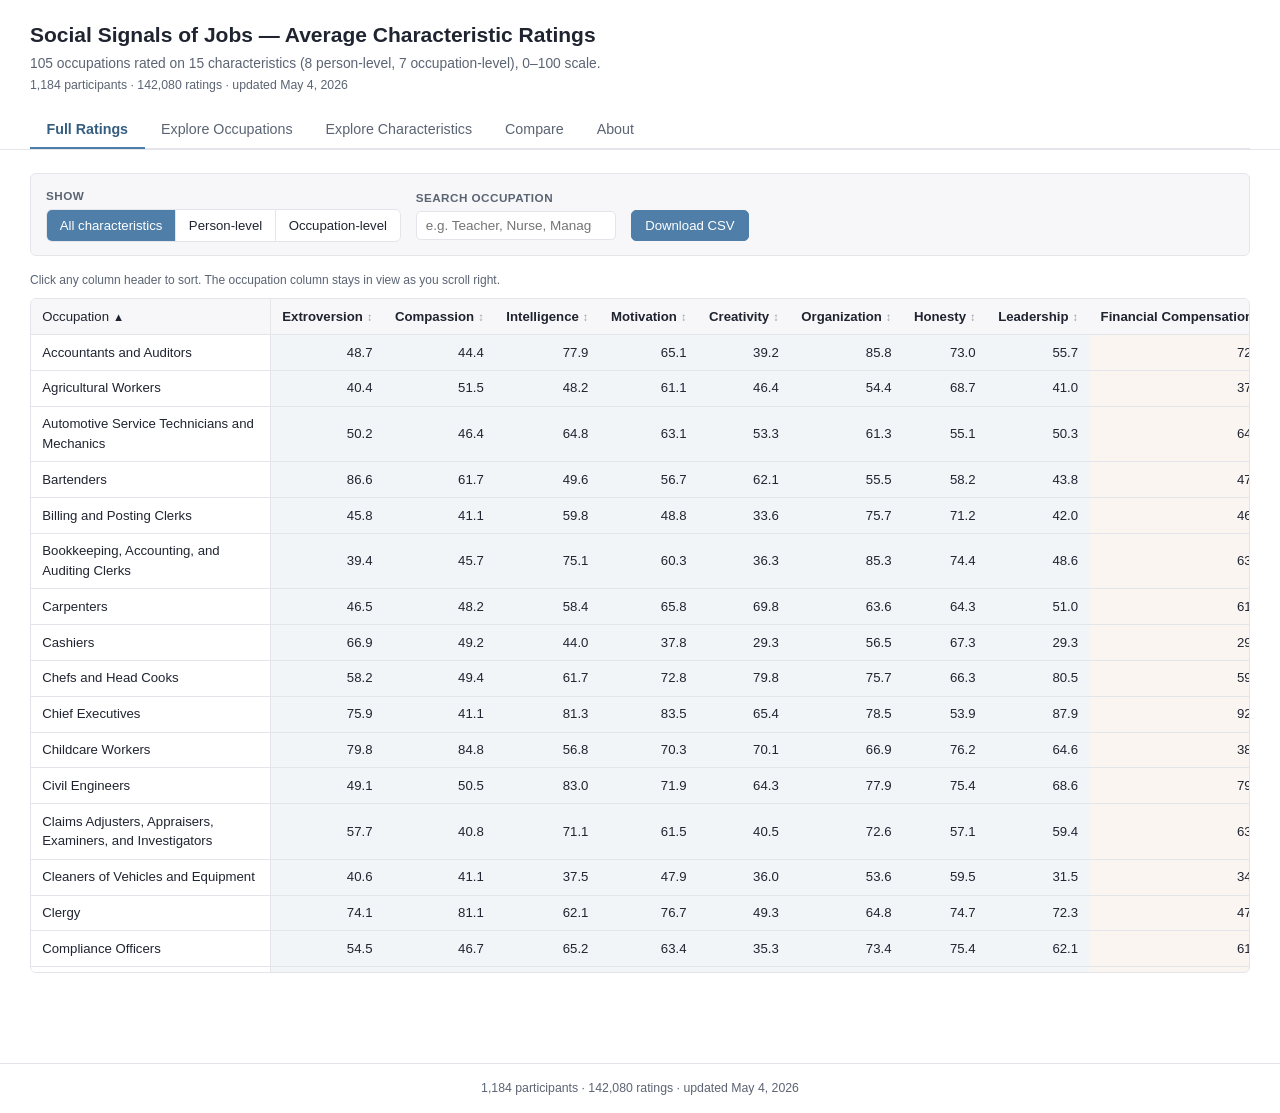
==== commit 9d80e4d2: "Refresh data: 1,184 participants, 142,080 ratings Co-Authored-By: Claude Opus 4.7 (1M context) <nore" ====
--- a/index.html
+++ b/index.html
@@ -5,13 +5,13 @@
 <meta name="viewport" content="width=device-width, initial-scale=1">
 <title>Social Signals of Jobs &mdash; Ratings</title>
 <link rel="icon" href="data:image/svg+xml,<svg xmlns=%22http://www.w3.org/2000/svg%22 viewBox=%220 0 16 16%22><rect width=%2216%22 height=%2216%22 rx=%223%22 fill=%22%234f7fa8%22/><text x=%228%22 y=%2212%22 font-size=%2211%22 text-anchor=%22middle%22 fill=%22white%22 font-family=%22sans-serif%22 font-weight=%22bold%22>R</text></svg>">
-<link rel="stylesheet" href="app.css?v=1777937293">
+<link rel="stylesheet" href="app.css?v=1777950290">
 <script src="https://cdn.plot.ly/plotly-2.35.2.min.js" charset="utf-8"></script>
 </head>
 <body>
-<script id="ratings-data" type="application/json">[{"jobtitle":"Accountants and Auditors","Extroversion":48.86,"Compassion":43.53,"Intelligence":77.53,"Motivation":64.52,"Creativity":38.69,"Organization":85.84,"Honesty":72.68,"Leadership":54.73,"FinancialCompensation":71.88,"Prestige":64.13,"SocialImpact":54.32,"InterestingnessVariety":41.37,"LeadershipResponsibility":57.18,"DifficultyToGet":70.06,"PrecisionCoordination":85.01,"Person_Avg":60.8,"Occ_Avg":63.42},{"jobtitle":"Agricultural Workers","Extroversion":40.64,"Compassion":52.19,"Intelligence":46.84,"Motivation":59.97,"Creativity":46.7,"Organization":53.37,"Honesty":69.64,"Leadership":39.32,"FinancialCompensation":37.56,"Prestige":34.92,"SocialImpact":62.53,"InterestingnessVariety":40.48,"LeadershipResponsibility":38.51,"DifficultyToGet":33.16,"PrecisionCoordination":58.11,"Person_Avg":51.08,"Occ_Avg":43.61},{"jobtitle":"Automotive Service Technicians and Mechanics","Extroversion":50.57,"Compassion":45.41,"Intelligence":65.94,"Motivation":61.84,"Creativity":53.57,"Organization":61.56,"Honesty":53.76,"Leadership":49.76,"FinancialCompensation":63.75,"Prestige":47.48,"SocialImpact":56.82,"InterestingnessVariety":56.25,"LeadershipResponsibility":45.99,"DifficultyToGet":57.06,"PrecisionCoordination":78.23,"Person_Avg":55.3,"Occ_Avg":57.94},{"jobtitle":"Bartenders","Extroversion":86.05,"Compassion":61.06,"Intelligence":49.51,"Motivation":55.04,"Creativity":62.99,"Organization":55.18,"Honesty":57.88,"Leadership":42.8,"FinancialCompensation":46.36,"Prestige":38.99,"SocialImpact":53.72,"InterestingnessVariety":69.62,"LeadershipResponsibility":39.5,"DifficultyToGet":32.84,"PrecisionCoordination":58.09,"Person_Avg":58.81,"Occ_Avg":48.45},{"jobtitle":"Billing and Posting Clerks","Extroversion":45.29,"Compassion":40.9,"Intelligence":57.34,"Motivation":48.43,"Creativity":33.65,"Organization":75.58,"Honesty":71.71,"Leadership":41.62,"FinancialCompensation":44.55,"Prestige":35.34,"SocialImpact":45.54,"InterestingnessVariety":39.01,"LeadershipResponsibility":46.25,"DifficultyToGet":42.4,"PrecisionCoordination":68.39,"Person_Avg":51.81,"Occ_Avg":45.93},{"jobtitle":"Bookkeeping, Accounting, and Auditing Clerks","Extroversion":39.71,"Compassion":44.55,"Intelligence":75.13,"Motivation":59.12,"Creativity":35.08,"Organization":85.61,"Honesty":73.85,"Leadership":47.31,"FinancialCompensation":64.09,"Prestige":54.14,"SocialImpact":48.73,"InterestingnessVariety":40.24,"LeadershipResponsibility":52.03,"DifficultyToGet":58.49,"PrecisionCoordination":80.96,"Person_Avg":57.54,"Occ_Avg":56.95},{"jobtitle":"Carpenters","Extroversion":44.67,"Compassion":48,"Intelligence":58.38,"Motivation":65.7,"Creativity":70.31,"Organization":63.07,"Honesty":63.41,"Leadership":50.9,"FinancialCompensation":61.52,"Prestige":51.52,"SocialImpact":58.29,"InterestingnessVariety":61.33,"LeadershipResponsibility":47.45,"DifficultyToGet":54.37,"PrecisionCoordination":74.83,"Person_Avg":58.05,"Occ_Avg":58.47},{"jobtitle":"Cashiers","Extroversion":66.49,"Compassion":47.46,"Intelligence":43.43,"Motivation":36.36,"Creativity":28.63,"Organization":56.2,"Honesty":67.15,"Leadership":27.49,"FinancialCompensation":27.35,"Prestige":26.47,"SocialImpact":46.58,"InterestingnessVariety":28.47,"LeadershipResponsibility":28.56,"DifficultyToGet":17.93,"PrecisionCoordination":55.99,"Person_Avg":46.65,"Occ_Avg":33.05},{"jobtitle":"Chefs and Head Cooks","Extroversion":57.9,"Compassion":48.69,"Intelligence":61.23,"Motivation":74.73,"Creativity":80.41,"Organization":75.53,"Honesty":67.74,"Leadership":81.45,"FinancialCompensation":57.89,"Prestige":63.99,"SocialImpact":60.26,"InterestingnessVariety":68.64,"LeadershipResponsibility":78.72,"DifficultyToGet":62.56,"PrecisionCoordination":77.58,"Person_Avg":68.46,"Occ_Avg":67.09},{"jobtitle":"Chief Executives","Extroversion":76.28,"Compassion":40.37,"Intelligence":80.9,"Motivation":82.8,"Creativity":64.6,"Organization":77.54,"Honesty":52.93,"Leadership":87.15,"FinancialCompensation":91.98,"Prestige":90.28,"SocialImpact":63.25,"InterestingnessVariety":62.3,"LeadershipResponsibility":92.35,"DifficultyToGet":88.67,"PrecisionCoordination":71.48,"Person_Avg":70.32,"Occ_Avg":80.04},{"jobtitle":"Childcare Workers","Extroversion":79.95,"Compassion":84.88,"Intelligence":56.2,"Motivation":70.47,"Creativity":70.45,"Organization":66.1,"Honesty":76.56,"Leadership":66.99,"FinancialCompensation":37,"Prestige":44.68,"SocialImpact":80.03,"InterestingnessVariety":64.07,"LeadershipResponsibility":68.62,"DifficultyToGet":43.45,"PrecisionCoordination":64.29,"Person_Avg":71.45,"Occ_Avg":57.45},{"jobtitle":"Civil Engineers","Extroversion":48.92,"Compassion":49.39,"Intelligence":82.5,"Motivation":71.32,"Creativity":64.44,"Organization":77.38,"Honesty":76.05,"Leadership":69.05,"FinancialCompensation":79.22,"Prestige":77.06,"SocialImpact":71.65,"InterestingnessVariety":74.84,"LeadershipResponsibility":67.86,"DifficultyToGet":78.28,"PrecisionCoordination":84.42,"Person_Avg":67.38,"Occ_Avg":76.19},{"jobtitle":"Claims Adjusters, Appraisers, Examiners, and Investigators","Extroversion":57.5,"Compassion":38.98,"Intelligence":70.72,"Motivation":60.98,"Creativity":39.84,"Organization":71.67,"Honesty":55.94,"Leadership":59.67,"FinancialCompensation":62.23,"Prestige":53.63,"SocialImpact":49.64,"InterestingnessVariety":53.44,"LeadershipResponsibility":53.67,"DifficultyToGet":61.96,"PrecisionCoordination":71.96,"Person_Avg":56.91,"Occ_Avg":58.08},{"jobtitle":"Cleaners of Vehicles and Equipment","Extroversion":40.38,"Compassion":41.81,"Intelligence":37.67,"Motivation":47.87,"Creativity":35.8,"Organization":53.8,"Honesty":60.06,"Leadership":30.63,"FinancialCompensation":33.68,"Prestige":27.71,"SocialImpact":41.15,"InterestingnessVariety":33.6,"LeadershipResponsibility":29.91,"DifficultyToGet":23.48,"PrecisionCoordination":53.86,"Person_Avg":43.5,"Occ_Avg":34.77},{"jobtitle":"Clergy","Extroversion":74.55,"Compassion":79.81,"Intelligence":60.72,"Motivation":76.65,"Creativity":49.64,"Organization":64.37,"Honesty":74.84,"Leadership":72.97,"FinancialCompensation":46.27,"Prestige":69.25,"SocialImpact":76.64,"InterestingnessVariety":61.17,"LeadershipResponsibility":78.9,"DifficultyToGet":61.7,"PrecisionCoordination":46.45,"Person_Avg":69.19,"Occ_Avg":62.91},{"jobtitle":"Compliance Officers","Extroversion":53.89,"Compassion":45.1,"Intelligence":64.34,"Motivation":62.58,"Creativity":35.32,"Organization":73.19,"Honesty":75.64,"Leadership":63.26,"FinancialCompensation":61.88,"Prestige":53.73,"SocialImpact":57.32,"InterestingnessVariety":49.15,"LeadershipResponsibility":68.75,"DifficultyToGet":61,"PrecisionCoordination":70.17,"Person_Avg":59.16,"Occ_Avg":60.29},{"jobtitle":"Computer Support Specialists","Extroversion":51.04,"Compassion":48.82,"Intelligence":76.01,"Motivation":63.87,"Creativity":52.77,"Organization":68.08,"Honesty":71.8,"Leadership":50.88,"FinancialCompensation":64.27,"Prestige":57.23,"SocialImpact":55.96,"InterestingnessVariety":55.15,"LeadershipResponsibility":60.65,"DifficultyToGet":60.06,"PrecisionCoordination":72.47,"Person_Avg":60.41,"Occ_Avg":60.83},{"jobtitle":"Computer Systems Analysts","Extroversion":33.79,"Compassion":41.53,"Intelligence":83.83,"Motivation":70.38,"Creativity":56.74,"Organization":73.04,"Honesty":71.43,"Leadership":54.21,"FinancialCompensation":78.97,"Prestige":69.95,"SocialImpact":52.56,"InterestingnessVariety":59.88,"LeadershipResponsibility":58.66,"DifficultyToGet":72.42,"PrecisionCoordination":79.18,"Person_Avg":60.62,"Occ_Avg":67.37},{"jobtitle":"Computer and Information Systems Managers","Extroversion":41.44,"Compassion":44.78,"Intelligence":81.03,"Motivation":69.34,"Creativity":56.67,"Organization":76.53,"Honesty":74.37,"Leadership":70.65,"FinancialCompensation":77.16,"Prestige":67.46,"SocialImpact":55.77,"InterestingnessVariety":56.1,"LeadershipResponsibility":70.08,"DifficultyToGet":70.85,"PrecisionCoordination":79.56,"Person_Avg":64.35,"Occ_Avg":68.14},{"jobtitle":"Construction Equipment Operators","Extroversion":44.38,"Compassion":43.9,"Intelligence":57.44,"Motivation":61.41,"Creativity":37.66,"Organization":61.07,"Honesty":65.62,"Leadership":49.58,"FinancialCompensation":63.53,"Prestige":45.66,"SocialImpact":53.92,"InterestingnessVariety":45.27,"LeadershipResponsibility":51.64,"DifficultyToGet":55.76,"PrecisionCoordination":77.91,"Person_Avg":52.63,"Occ_Avg":56.24},{"jobtitle":"Construction Laborers","Extroversion":47.29,"Compassion":42.8,"Intelligence":46.4,"Motivation":58.16,"Creativity":43.56,"Organization":55.98,"Honesty":59.78,"Leadership":36.59,"FinancialCompensation":49.08,"Prestige":34.06,"SocialImpact":54.57,"InterestingnessVariety":46.57,"LeadershipResponsibility":39.89,"DifficultyToGet":35.27,"PrecisionCoordination":74.61,"Person_Avg":48.82,"Occ_Avg":47.72},{"jobtitle":"Construction Managers","Extroversion":61.56,"Compassion":45.01,"Intelligence":69.1,"Motivation":71.96,"Creativity":58.64,"Organization":69.44,"Honesty":59.79,"Leadership":80.31,"FinancialCompensation":71.74,"Prestige":61.3,"SocialImpact":55.69,"InterestingnessVariety":56.35,"LeadershipResponsibility":84.04,"DifficultyToGet":67.4,"PrecisionCoordination":74.93,"Person_Avg":64.48,"Occ_Avg":67.35},{"jobtitle":"Cooks","Extroversion":48.52,"Compassion":54.55,"Intelligence":49.73,"Motivation":58.69,"Creativity":69.71,"Organization":61.53,"Honesty":60.3,"Leadership":48.32,"FinancialCompensation":40.32,"Prestige":41.47,"SocialImpact":52.89,"InterestingnessVariety":56.11,"LeadershipResponsibility":48.25,"DifficultyToGet":38.6,"PrecisionCoordination":69.21,"Person_Avg":56.42,"Occ_Avg":49.55},{"jobtitle":"Couriers and Messengers","Extroversion":58.68,"Compassion":52.37,"Intelligence":44.89,"Motivation":53.96,"Creativity":37.13,"Organization":62.7,"Honesty":66.82,"Leadership":35.45,"FinancialCompensation":39.77,"Prestige":36.97,"SocialImpact":50.51,"InterestingnessVariety":44.49,"LeadershipResponsibility":38.17,"DifficultyToGet":31.18,"PrecisionCoordination":59.51,"Person_Avg":51.5,"Occ_Avg":42.94},{"jobtitle":"Customer Service Representatives","Extroversion":77.83,"Compassion":61.31,"Intelligence":52.65,"Motivation":47.42,"Creativity":51.23,"Organization":57.56,"Honesty":54.44,"Leadership":45.04,"FinancialCompensation":35.49,"Prestige":29.19,"SocialImpact":55.94,"InterestingnessVariety":43.85,"LeadershipResponsibility":42.93,"DifficultyToGet":32.1,"PrecisionCoordination":53.37,"Person_Avg":55.94,"Occ_Avg":41.84},{"jobtitle":"Driver/Sales Workers and Truck Drivers","Extroversion":45.2,"Compassion":43.98,"Intelligence":48.86,"Motivation":59.08,"Creativity":37.23,"Organization":53.21,"Honesty":58.02,"Leadership":43.98,"FinancialCompensation":52.67,"Prestige":34.51,"SocialImpact":54.51,"InterestingnessVariety":43.5,"LeadershipResponsibility":41.89,"DifficultyToGet":41.78,"PrecisionCoordination":62.45,"Person_Avg":48.7,"Occ_Avg":47.33},{"jobtitle":"Education and Childcare Administrators","Extroversion":76.89,"Compassion":81.52,"Intelligence":69.5,"Motivation":71.74,"Creativity":68.37,"Organization":74.43,"Honesty":76.08,"Leadership":74.55,"FinancialCompensation":55.19,"Prestige":58.43,"SocialImpact":80.97,"InterestingnessVariety":59.33,"LeadershipResponsibility":81.27,"DifficultyToGet":68.04,"PrecisionCoordination":69.33,"Person_Avg":74.13,"Occ_Avg":67.51},{"jobtitle":"Educational, Guidance, and Career Counselors and Advisors","Extroversion":82.04,"Compassion":79.08,"Intelligence":71.24,"Motivation":74.42,"Creativity":63.87,"Organization":71.26,"Honesty":75.08,"Leadership":70.96,"FinancialCompensation":53.85,"Prestige":59.16,"SocialImpact":78.64,"InterestingnessVariety":66.31,"LeadershipResponsibility":73.28,"DifficultyToGet":60.33,"PrecisionCoordination":60.19,"Person_Avg":73.49,"Occ_Avg":64.54},{"jobtitle":"Electricians","Extroversion":46.85,"Compassion":46.95,"Intelligence":71.12,"Motivation":66.56,"Creativity":47.57,"Organization":69.62,"Honesty":68.95,"Leadership":52.01,"FinancialCompensation":72.46,"Prestige":61.23,"SocialImpact":60.25,"InterestingnessVariety":57.57,"LeadershipResponsibility":54.14,"DifficultyToGet":64.46,"PrecisionCoordination":81.31,"Person_Avg":58.7,"Occ_Avg":64.49},{"jobtitle":"Elementary and Middle School Teachers","Extroversion":84.42,"Compassion":85.03,"Intelligence":74.54,"Motivation":78.55,"Creativity":79.96,"Organization":73.31,"Honesty":78.28,"Leadership":73.86,"FinancialCompensation":43.94,"Prestige":57,"SocialImpact":87.69,"InterestingnessVariety":67.82,"LeadershipResponsibility":80.27,"DifficultyToGet":56.55,"PrecisionCoordination":69.15,"Person_Avg":78.49,"Occ_Avg":66.06},{"jobtitle":"Fast Food and Counter Workers","Extroversion":67.85,"Compassion":49.61,"Intelligence":38.63,"Motivation":43.56,"Creativity":36.74,"Organization":49.63,"Honesty":55.86,"Leadership":31.99,"FinancialCompensation":23.05,"Prestige":22.83,"SocialImpact":51.9,"InterestingnessVariety":32.42,"LeadershipResponsibility":29.17,"DifficultyToGet":18.68,"PrecisionCoordination":45.53,"Person_Avg":46.73,"Occ_Avg":31.94},{"jobtitle":"Financial Managers","Extroversion":63.19,"Compassion":42.63,"Intelligence":77.12,"Motivation":72.19,"Creativity":50.59,"Organization":82.73,"Honesty":60.41,"Leadership":74.16,"FinancialCompensation":80.63,"Prestige":73.44,"SocialImpact":56.32,"InterestingnessVariety":52.74,"LeadershipResponsibility":77.26,"DifficultyToGet":75,"PrecisionCoordination":75.78,"Person_Avg":65.38,"Occ_Avg":70.17},{"jobtitle":"Financial and Investment Analysts","Extroversion":56.85,"Compassion":41.76,"Intelligence":81.1,"Motivation":75.26,"Creativity":49.65,"Organization":76.27,"Honesty":63.76,"Leadership":64.66,"FinancialCompensation":79.9,"Prestige":73.11,"SocialImpact":54.62,"InterestingnessVariety":56.57,"LeadershipResponsibility":70.33,"DifficultyToGet":71,"PrecisionCoordination":80.14,"Person_Avg":63.66,"Occ_Avg":69.38},{"jobtitle":"Firefighters","Extroversion":62.9,"Compassion":82.27,"Intelligence":62.9,"Motivation":86.37,"Creativity":51.74,"Organization":71.02,"Honesty":80.73,"Leadership":73.14,"FinancialCompensation":59.84,"Prestige":76.49,"SocialImpact":87.21,"InterestingnessVariety":74.55,"LeadershipResponsibility":75.69,"DifficultyToGet":64.69,"PrecisionCoordination":85.53,"Person_Avg":71.38,"Occ_Avg":74.86},{"jobtitle":"First-Line Supervisors of Construction Trades and Extraction Workers","Extroversion":59.91,"Compassion":50.48,"Intelligence":61.8,"Motivation":63.88,"Creativity":47.39,"Organization":66.21,"Honesty":60.36,"Leadership":73.25,"FinancialCompensation":63.76,"Prestige":53.49,"SocialImpact":52.41,"InterestingnessVariety":47.75,"LeadershipResponsibility":72.62,"DifficultyToGet":61.41,"PrecisionCoordination":72.52,"Person_Avg":60.41,"Occ_Avg":60.57},{"jobtitle":"First-Line Supervisors of Food Preparation and Serving Workers","Extroversion":58.21,"Compassion":53.54,"Intelligence":48.91,"Motivation":55.22,"Creativity":43.01,"Organization":62.14,"Honesty":61.56,"Leadership":64.43,"FinancialCompensation":43.31,"Prestige":37.91,"SocialImpact":49.52,"InterestingnessVariety":41.17,"LeadershipResponsibility":61.69,"DifficultyToGet":37.53,"PrecisionCoordination":59.61,"Person_Avg":55.88,"Occ_Avg":47.25},{"jobtitle":"First-Line Supervisors of Non-Retail Sales Workers","Extroversion":63.74,"Compassion":47.98,"Intelligence":52.99,"Motivation":57.05,"Creativity":44.51,"Organization":64.99,"Honesty":59.99,"Leadership":70.06,"FinancialCompensation":52.87,"Prestige":51.85,"SocialImpact":49.12,"InterestingnessVariety":42.83,"LeadershipResponsibility":68.65,"DifficultyToGet":48.22,"PrecisionCoordination":57.78,"Person_Avg":57.66,"Occ_Avg":53.05},{"jobtitle":"First-Line Supervisors of Office and Administrative Support Workers","Extroversion":65.96,"Compassion":52.24,"Intelligence":60.15,"Motivation":59.63,"Creativity":45.13,"Organization":70.98,"Honesty":62.76,"Leadership":72.26,"FinancialCompensation":57.89,"Prestige":52.04,"SocialImpact":54.22,"InterestingnessVariety":45.47,"LeadershipResponsibility":72.07,"DifficultyToGet":56.4,"PrecisionCoordination":61.26,"Person_Avg":61.14,"Occ_Avg":57.05},{"jobtitle":"First-Line Supervisors of Production and Operating Workers","Extroversion":64.68,"Compassion":50.48,"Intelligence":60.11,"Motivation":63.6,"Creativity":42.02,"Organization":69.84,"Honesty":62.51,"Leadership":73.2,"FinancialCompensation":59.65,"Prestige":52.93,"SocialImpact":47.42,"InterestingnessVariety":49.61,"LeadershipResponsibility":73.22,"DifficultyToGet":54.59,"PrecisionCoordination":65.14,"Person_Avg":60.8,"Occ_Avg":57.51},{"jobtitle":"First-Line Supervisors of Retail Sales Workers","Extroversion":75.55,"Compassion":50.65,"Intelligence":53.53,"Motivation":54.07,"Creativity":46.01,"Organization":64.01,"Honesty":56.68,"Leadership":69.91,"FinancialCompensation":51.94,"Prestige":41.11,"SocialImpact":49.88,"InterestingnessVariety":42.9,"LeadershipResponsibility":70.76,"DifficultyToGet":44.57,"PrecisionCoordination":55.31,"Person_Avg":58.8,"Occ_Avg":50.92},{"jobtitle":"Food Preparation Workers","Extroversion":46.21,"Compassion":50.15,"Intelligence":37.69,"Motivation":48.4,"Creativity":43.06,"Organization":58.35,"Honesty":63.51,"Leadership":31.77,"FinancialCompensation":30.32,"Prestige":28.42,"SocialImpact":50.35,"InterestingnessVariety":39.08,"LeadershipResponsibility":34.06,"DifficultyToGet":24.69,"PrecisionCoordination":59.44,"Person_Avg":47.39,"Occ_Avg":38.05},{"jobtitle":"Food Service Managers","Extroversion":63.94,"Compassion":53.18,"Intelligence":54.9,"Motivation":60.48,"Creativity":52.7,"Organization":66.19,"Honesty":63.4,"Leadership":73.51,"FinancialCompensation":48.04,"Prestige":43.48,"SocialImpact":50.55,"InterestingnessVariety":45.42,"LeadershipResponsibility":73.69,"DifficultyToGet":49.93,"PrecisionCoordination":61.75,"Person_Avg":61.04,"Occ_Avg":53.27},{"jobtitle":"General Maintenance and Repair Workers","Extroversion":47.3,"Compassion":48.51,"Intelligence":57.03,"Motivation":58.38,"Creativity":48.49,"Organization":62.42,"Honesty":61.32,"Leadership":44.36,"FinancialCompensation":49.24,"Prestige":36.9,"SocialImpact":56.12,"InterestingnessVariety":52.53,"LeadershipResponsibility":41.98,"DifficultyToGet":41.29,"PrecisionCoordination":69.51,"Person_Avg":53.48,"Occ_Avg":49.65},{"jobtitle":"General Office Clerks","Extroversion":61.08,"Compassion":48.52,"Intelligence":53.1,"Motivation":50.78,"Creativity":38.07,"Organization":70.45,"Honesty":64.9,"Leadership":38.42,"FinancialCompensation":40.84,"Prestige":39.28,"SocialImpact":41.16,"InterestingnessVariety":39.54,"LeadershipResponsibility":42.62,"DifficultyToGet":37.58,"PrecisionCoordination":59.15,"Person_Avg":53.16,"Occ_Avg":42.88},{"jobtitle":"General and Operations Managers","Extroversion":70.46,"Compassion":49.62,"Intelligence":68.39,"Motivation":66.91,"Creativity":53.47,"Organization":75.05,"Honesty":64.91,"Leadership":81.99,"FinancialCompensation":68.75,"Prestige":62.56,"SocialImpact":52.26,"InterestingnessVariety":58.98,"LeadershipResponsibility":83.31,"DifficultyToGet":65.91,"PrecisionCoordination":70.39,"Person_Avg":66.35,"Occ_Avg":66.02},{"jobtitle":"Hairdressers, Hairstylists, and Cosmetologists","Extroversion":81.15,"Compassion":70.3,"Intelligence":49.9,"Motivation":65.35,"Creativity":83.59,"Organization":59.51,"Honesty":66.01,"Leadership":53.11,"FinancialCompensation":49.23,"Prestige":44.9,"SocialImpact":58.77,"InterestingnessVariety":71.16,"LeadershipResponsibility":50.08,"DifficultyToGet":40.98,"PrecisionCoordination":71.24,"Person_Avg":66.11,"Occ_Avg":55.19},{"jobtitle":"Heating, Air Conditioning, and Refrigeration Mechanics and Installers","Extroversion":51.55,"Compassion":47.72,"Intelligence":62.44,"Motivation":59.28,"Creativity":43.81,"Organization":58.2,"Honesty":64.48,"Leadership":51.18,"FinancialCompensation":61.36,"Prestige":47.25,"SocialImpact":55.24,"InterestingnessVariety":45.9,"LeadershipResponsibility":48.39,"DifficultyToGet":57.25,"PrecisionCoordination":75.28,"Person_Avg":54.83,"Occ_Avg":55.81},{"jobtitle":"Home Health Aides","Extroversion":71.4,"Compassion":84.31,"Intelligence":60.6,"Motivation":63.53,"Creativity":47.08,"Organization":69.38,"Honesty":73.34,"Leadership":53.51,"FinancialCompensation":52.06,"Prestige":46.2,"SocialImpact":71.83,"InterestingnessVariety":51.3,"LeadershipResponsibility":53.78,"DifficultyToGet":45.65,"PrecisionCoordination":71.5,"Person_Avg":65.39,"Occ_Avg":56.05},{"jobtitle":"Hosts and Hostesses, Restaurant, Lounge, and Coffee Shop","Extroversion":82.82,"Compassion":59.74,"Intelligence":43.61,"Motivation":50.38,"Creativity":46.99,"Organization":57.54,"Honesty":63.71,"Leadership":41.84,"FinancialCompensation":28.03,"Prestige":33.14,"SocialImpact":46.76,"InterestingnessVariety":46.03,"LeadershipResponsibility":41.04,"DifficultyToGet":23.96,"PrecisionCoordination":49.56,"Person_Avg":55.83,"Occ_Avg":38.36},{"jobtitle":"Human Resources Workers","Extroversion":74.38,"Compassion":63.93,"Intelligence":61.15,"Motivation":56.79,"Creativity":47.35,"Organization":68.69,"Honesty":65.07,"Leadership":61.93,"FinancialCompensation":56.87,"Prestige":48.44,"SocialImpact":59.73,"InterestingnessVariety":47.78,"LeadershipResponsibility":65.67,"DifficultyToGet":53.84,"PrecisionCoordination":59.44,"Person_Avg":62.41,"Occ_Avg":55.97},{"jobtitle":"Industrial Truck and Tractor Operators","Extroversion":35.97,"Compassion":41.25,"Intelligence":48.12,"Motivation":54.64,"Creativity":35.9,"Organization":55.59,"Honesty":60.5,"Leadership":41.83,"FinancialCompensation":59.67,"Prestige":40.94,"SocialImpact":52.01,"InterestingnessVariety":37.34,"LeadershipResponsibility":41.75,"DifficultyToGet":45.74,"PrecisionCoordination":67.59,"Person_Avg":46.73,"Occ_Avg":49.29},{"jobtitle":"Industrial and Refractory Machinery Mechanics","Extroversion":39.67,"Compassion":43.36,"Intelligence":64.95,"Motivation":61.12,"Creativity":48.45,"Organization":66.22,"Honesty":65.32,"Leadership":47.03,"FinancialCompensation":63.59,"Prestige":49.93,"SocialImpact":48.96,"InterestingnessVariety":48.76,"LeadershipResponsibility":48.13,"DifficultyToGet":61.45,"PrecisionCoordination":79.79,"Person_Avg":54.52,"Occ_Avg":57.23},{"jobtitle":"Inspectors, Testers, Sorters, Samplers, and Weighers","Extroversion":41.53,"Compassion":43.93,"Intelligence":60.94,"Motivation":55.39,"Creativity":39,"Organization":73.72,"Honesty":71.48,"Leadership":48.67,"FinancialCompensation":56.98,"Prestige":41.65,"SocialImpact":53.74,"InterestingnessVariety":45.73,"LeadershipResponsibility":48.96,"DifficultyToGet":48.54,"PrecisionCoordination":76.27,"Person_Avg":54.33,"Occ_Avg":53.12},{"jobtitle":"Insurance Sales Agents","Extroversion":84.51,"Compassion":40.66,"Intelligence":59.54,"Motivation":72.1,"Creativity":44.64,"Organization":64.12,"Honesty":42.37,"Leadership":49.35,"FinancialCompensation":61.11,"Prestige":45.65,"SocialImpact":44.56,"InterestingnessVariety":44.15,"LeadershipResponsibility":53.32,"DifficultyToGet":44.38,"PrecisionCoordination":54.88,"Person_Avg":57.16,"Occ_Avg":49.72},{"jobtitle":"Involuntarily Unemployed and Searching for a Job","Extroversion":54.6,"Compassion":52.4,"Intelligence":51.88,"Motivation":62.77,"Creativity":45.6,"Organization":45.53,"Honesty":56.23,"Leadership":38.67,"FinancialCompensation":8.71,"Prestige":15.19,"SocialImpact":31.76,"InterestingnessVariety":33.35,"LeadershipResponsibility":26.91,"DifficultyToGet":16.69,"PrecisionCoordination":33.53,"Person_Avg":50.96,"Occ_Avg":23.73},{"jobtitle":"Janitors and Building Cleaners","Extroversion":37.23,"Compassion":48.33,"Intelligence":38.57,"Motivation":44.74,"Creativity":29.75,"Organization":53.45,"Honesty":63.33,"Leadership":29.9,"FinancialCompensation":31.07,"Prestige":23.7,"SocialImpact":50.75,"InterestingnessVariety":25.36,"LeadershipResponsibility":24.43,"DifficultyToGet":22.6,"PrecisionCoordination":44.73,"Person_Avg":43.16,"Occ_Avg":31.81},{"jobtitle":"Landscaping and Groundskeeping Workers","Extroversion":44.74,"Compassion":53.92,"Intelligence":45,"Motivation":55.34,"Creativity":64.33,"Organization":56.92,"Honesty":64.99,"Leadership":37.99,"FinancialCompensation":41.98,"Prestige":35,"SocialImpact":55.44,"InterestingnessVariety":51.1,"LeadershipResponsibility":36.97,"DifficultyToGet":30.73,"PrecisionCoordination":66.23,"Person_Avg":52.9,"Occ_Avg":45.35},{"jobtitle":"Lawyers","Extroversion":77.78,"Compassion":46.84,"Intelligence":88.13,"Motivation":82.41,"Creativity":68.83,"Organization":82.65,"Honesty":43.25,"Leadership":76.35,"FinancialCompensation":90.59,"Prestige":88.12,"SocialImpact":74.58,"InterestingnessVariety":75.86,"LeadershipResponsibility":77.57,"DifficultyToGet":88.53,"PrecisionCoordination":81.28,"Person_Avg":70.78,"Occ_Avg":82.36},{"jobtitle":"Licensed Practical and Licensed Vocational Nurses","Extroversion":73.93,"Compassion":84.3,"Intelligence":76.06,"Motivation":77.69,"Creativity":49.51,"Organization":74.57,"Honesty":81.94,"Leadership":65.74,"FinancialCompensation":72.32,"Prestige":70.63,"SocialImpact":80.37,"InterestingnessVariety":72.54,"LeadershipResponsibility":69.28,"DifficultyToGet":71.64,"PrecisionCoordination":80.66,"Person_Avg":72.97,"Occ_Avg":73.92},{"jobtitle":"Machinists","Extroversion":36.82,"Compassion":41.48,"Intelligence":63.54,"Motivation":60.15,"Creativity":54.88,"Organization":64.8,"Honesty":63.96,"Leadership":48.75,"FinancialCompensation":58.52,"Prestige":52.95,"SocialImpact":49.89,"InterestingnessVariety":50.53,"LeadershipResponsibility":42.88,"DifficultyToGet":64.5,"PrecisionCoordination":80.71,"Person_Avg":54.3,"Occ_Avg":57.14},{"jobtitle":"Maids and Housekeeping Cleaners","Extroversion":43.3,"Compassion":55.49,"Intelligence":38.71,"Motivation":53.57,"Creativity":38.22,"Organization":65.62,"Honesty":64,"Leadership":34.12,"FinancialCompensation":33.35,"Prestige":28.07,"SocialImpact":42.29,"InterestingnessVariety":33.77,"LeadershipResponsibility":35.02,"DifficultyToGet":22.94,"PrecisionCoordination":50.72,"Person_Avg":49.13,"Occ_Avg":35.17},{"jobtitle":"Management Analysts","Extroversion":50.42,"Compassion":45.84,"Intelligence":77.42,"Motivation":66.7,"Creativity":53.83,"Organization":77.6,"Honesty":65.22,"Leadership":67.42,"FinancialCompensation":72.33,"Prestige":67.2,"SocialImpact":51.1,"InterestingnessVariety":50.64,"LeadershipResponsibility":67.12,"DifficultyToGet":67.66,"PrecisionCoordination":74.7,"Person_Avg":63.06,"Occ_Avg":64.39},{"jobtitle":"Manual Laborers and Freight, Stock, and Material Movers","Extroversion":41.71,"Compassion":41.45,"Intelligence":40.85,"Motivation":49.93,"Creativity":37.21,"Organization":53.47,"Honesty":61.18,"Leadership":38.23,"FinancialCompensation":40.48,"Prestige":28.52,"SocialImpact":53.58,"InterestingnessVariety":37.55,"LeadershipResponsibility":38,"DifficultyToGet":33.29,"PrecisionCoordination":64.35,"Person_Avg":45.5,"Occ_Avg":42.25},{"jobtitle":"Manual Packers and Packagers","Extroversion":35.77,"Compassion":40.37,"Intelligence":37.16,"Motivation":47.43,"Creativity":31.62,"Organization":59.61,"Honesty":60.54,"Leadership":28.28,"FinancialCompensation":35.71,"Prestige":26.28,"SocialImpact":44.59,"InterestingnessVariety":31.48,"LeadershipResponsibility":30.37,"DifficultyToGet":26.65,"PrecisionCoordination":60.44,"Person_Avg":42.6,"Occ_Avg":36.5},{"jobtitle":"Market Research Analysts and Marketing Specialists","Extroversion":61.04,"Compassion":42.91,"Intelligence":73.06,"Motivation":67.48,"Creativity":62.89,"Organization":73.11,"Honesty":61.76,"Leadership":59.22,"FinancialCompensation":66.66,"Prestige":63.23,"SocialImpact":53.47,"InterestingnessVariety":55.82,"LeadershipResponsibility":60.92,"DifficultyToGet":62.16,"PrecisionCoordination":71.23,"Person_Avg":62.68,"Occ_Avg":61.93},{"jobtitle":"Marketing Managers","Extroversion":77.09,"Compassion":48.13,"Intelligence":69.07,"Motivation":72.65,"Creativity":77.76,"Organization":72.9,"Honesty":51.34,"Leadership":77.25,"FinancialCompensation":72.76,"Prestige":64.13,"SocialImpact":55.5,"InterestingnessVariety":58,"LeadershipResponsibility":76.15,"DifficultyToGet":67.82,"PrecisionCoordination":64.35,"Person_Avg":68.27,"Occ_Avg":65.53},{"jobtitle":"Mechanical Engineers","Extroversion":41.64,"Compassion":43.41,"Intelligence":87.8,"Motivation":76.16,"Creativity":69.09,"Organization":81.8,"Honesty":73.39,"Leadership":68.98,"FinancialCompensation":78.95,"Prestige":78.35,"SocialImpact":63.08,"InterestingnessVariety":66.78,"LeadershipResponsibility":58.42,"DifficultyToGet":83.2,"PrecisionCoordination":90.18,"Person_Avg":67.78,"Occ_Avg":74.14},{"jobtitle":"Medical Assistants","Extroversion":67.84,"Compassion":77.07,"Intelligence":71.98,"Motivation":71.05,"Creativity":46.18,"Organization":76.9,"Honesty":79.66,"Leadership":52.73,"FinancialCompensation":61.42,"Prestige":60.61,"SocialImpact":72.42,"InterestingnessVariety":63.39,"LeadershipResponsibility":52.12,"DifficultyToGet":58.54,"PrecisionCoordination":81.73,"Person_Avg":67.93,"Occ_Avg":64.32},{"jobtitle":"Medical and Health Services Managers","Extroversion":70.19,"Compassion":65.58,"Intelligence":75.39,"Motivation":72.53,"Creativity":50.48,"Organization":80.2,"Honesty":71.87,"Leadership":77.81,"FinancialCompensation":75.7,"Prestige":67.56,"SocialImpact":71.68,"InterestingnessVariety":61.04,"LeadershipResponsibility":82.51,"DifficultyToGet":70.88,"PrecisionCoordination":77.96,"Person_Avg":70.51,"Occ_Avg":72.48},{"jobtitle":"Nursing Assistants","Extroversion":68.99,"Compassion":81.48,"Intelligence":66.47,"Motivation":72.71,"Creativity":49.77,"Organization":72.41,"Honesty":75.17,"Leadership":54.13,"FinancialCompensation":55.78,"Prestige":53.58,"SocialImpact":76.37,"InterestingnessVariety":66.71,"LeadershipResponsibility":51.83,"DifficultyToGet":56.75,"PrecisionCoordination":79.49,"Person_Avg":67.64,"Occ_Avg":62.93},{"jobtitle":"Out of the Labor Force and Receiving Disability Benefits","Extroversion":33.25,"Compassion":49.45,"Intelligence":43.67,"Motivation":35.27,"Creativity":34.28,"Organization":28.66,"Honesty":53.93,"Leadership":22.56,"FinancialCompensation":23.95,"Prestige":16.16,"SocialImpact":28.92,"InterestingnessVariety":28.89,"LeadershipResponsibility":21.42,"DifficultyToGet":28.68,"PrecisionCoordination":23.8,"Person_Avg":37.63,"Occ_Avg":24.55},{"jobtitle":"Painters and Paperhangers","Extroversion":41.05,"Compassion":49.57,"Intelligence":44.11,"Motivation":55.4,"Creativity":67.82,"Organization":53.66,"Honesty":66.32,"Leadership":38.33,"FinancialCompensation":43.94,"Prestige":35.7,"SocialImpact":47.19,"InterestingnessVariety":52.75,"LeadershipResponsibility":36.21,"DifficultyToGet":38.29,"PrecisionCoordination":69.64,"Person_Avg":52.03,"Occ_Avg":46.25},{"jobtitle":"Paralegals and Legal Assistants","Extroversion":59.68,"Compassion":52.76,"Intelligence":70.89,"Motivation":68.89,"Creativity":48.17,"Organization":82.87,"Honesty":67.14,"Leadership":56.74,"FinancialCompensation":63.43,"Prestige":66.12,"SocialImpact":58.6,"InterestingnessVariety":59.19,"LeadershipResponsibility":61.61,"DifficultyToGet":65.19,"PrecisionCoordination":77.27,"Person_Avg":63.39,"Occ_Avg":64.49},{"jobtitle":"Personal Care Aides","Extroversion":71.94,"Compassion":83.59,"Intelligence":57.95,"Motivation":66.22,"Creativity":50.6,"Organization":65.63,"Honesty":75.56,"Leadership":57.8,"FinancialCompensation":42.03,"Prestige":43.54,"SocialImpact":74.58,"InterestingnessVariety":56.61,"LeadershipResponsibility":58.2,"DifficultyToGet":40.34,"PrecisionCoordination":66.45,"Person_Avg":66.16,"Occ_Avg":54.54},{"jobtitle":"Personal Financial Advisors","Extroversion":73.16,"Compassion":51.78,"Intelligence":74.54,"Motivation":72.34,"Creativity":52.75,"Organization":79.19,"Honesty":68.42,"Leadership":67.08,"FinancialCompensation":77.29,"Prestige":68.97,"SocialImpact":57.08,"InterestingnessVariety":57.6,"LeadershipResponsibility":70.08,"DifficultyToGet":70.61,"PrecisionCoordination":69.89,"Person_Avg":67.41,"Occ_Avg":67.36},{"jobtitle":"Pharmacists","Extroversion":55.23,"Compassion":67.52,"Intelligence":81.58,"Motivation":70.39,"Creativity":38.39,"Organization":85.24,"Honesty":82.16,"Leadership":65.42,"FinancialCompensation":77.87,"Prestige":70.94,"SocialImpact":70.45,"InterestingnessVariety":55.63,"LeadershipResponsibility":71.92,"DifficultyToGet":73.36,"PrecisionCoordination":86.98,"Person_Avg":68.24,"Occ_Avg":72.45},{"jobtitle":"Pharmacy Technicians","Extroversion":55.8,"Compassion":65.49,"Intelligence":75.78,"Motivation":63.02,"Creativity":38.72,"Organization":81.39,"Honesty":80.14,"Leadership":53.15,"FinancialCompensation":64.38,"Prestige":61.28,"SocialImpact":66.39,"InterestingnessVariety":46.58,"LeadershipResponsibility":61.36,"DifficultyToGet":64.96,"PrecisionCoordination":86.29,"Person_Avg":64.19,"Occ_Avg":64.46},{"jobtitle":"Plumbers, Pipefitters, and Steamfitters","Extroversion":43.23,"Compassion":44.76,"Intelligence":59.55,"Motivation":63.96,"Creativity":48.43,"Organization":64.23,"Honesty":58.78,"Leadership":47.11,"FinancialCompensation":66.18,"Prestige":45.56,"SocialImpact":59.34,"InterestingnessVariety":51.86,"LeadershipResponsibility":45.54,"DifficultyToGet":55.92,"PrecisionCoordination":75.87,"Person_Avg":53.76,"Occ_Avg":57.18},{"jobtitle":"Police Officers","Extroversion":73.9,"Compassion":52.02,"Intelligence":57.27,"Motivation":67.99,"Creativity":37.12,"Organization":61.56,"Honesty":55.76,"Leadership":69.69,"FinancialCompensation":59.45,"Prestige":66.28,"SocialImpact":80.51,"InterestingnessVariety":68.91,"LeadershipResponsibility":70.81,"DifficultyToGet":54.49,"PrecisionCoordination":67.23,"Person_Avg":59.41,"Occ_Avg":66.81},{"jobtitle":"Postsecondary Teachers","Extroversion":76.14,"Compassion":75.33,"Intelligence":76.85,"Motivation":71.65,"Creativity":71.78,"Organization":73.97,"Honesty":75.4,"Leadership":73.31,"FinancialCompensation":58.41,"Prestige":61.93,"SocialImpact":80.58,"InterestingnessVariety":70.14,"LeadershipResponsibility":73.14,"DifficultyToGet":67.93,"PrecisionCoordination":67.3,"Person_Avg":74.3,"Occ_Avg":68.49},{"jobtitle":"Preschool and Kindergarten Teachers","Extroversion":82.35,"Compassion":87.65,"Intelligence":65.22,"Motivation":78,"Creativity":78.63,"Organization":71.53,"Honesty":79.83,"Leadership":71.73,"FinancialCompensation":41.8,"Prestige":50.41,"SocialImpact":83.23,"InterestingnessVariety":68.32,"LeadershipResponsibility":75.59,"DifficultyToGet":50.99,"PrecisionCoordination":61.76,"Person_Avg":76.87,"Occ_Avg":61.73},{"jobtitle":"Project Management Specialists","Extroversion":68.27,"Compassion":50.21,"Intelligence":73.28,"Motivation":69.92,"Creativity":63.71,"Organization":81.81,"Honesty":63.62,"Leadership":78.43,"FinancialCompensation":74.62,"Prestige":67.98,"SocialImpact":51.87,"InterestingnessVariety":58.05,"LeadershipResponsibility":76.53,"DifficultyToGet":67.69,"PrecisionCoordination":75.44,"Person_Avg":68.66,"Occ_Avg":67.45},{"jobtitle":"Property, Real Estate, and Community Association Managers","Extroversion":77.58,"Compassion":50.53,"Intelligence":62.78,"Motivation":69.26,"Creativity":49.67,"Organization":68.64,"Honesty":51.72,"Leadership":69.65,"FinancialCompensation":68.05,"Prestige":59.4,"SocialImpact":58.87,"InterestingnessVariety":52.47,"LeadershipResponsibility":69.49,"DifficultyToGet":60.62,"PrecisionCoordination":63.02,"Person_Avg":62.48,"Occ_Avg":61.7},{"jobtitle":"Real Estate Brokers and Sales Agents","Extroversion":83.52,"Compassion":49.8,"Intelligence":59.99,"Motivation":76.18,"Creativity":54.49,"Organization":69.81,"Honesty":47.64,"Leadership":60.85,"FinancialCompensation":68.69,"Prestige":60.3,"SocialImpact":57.12,"InterestingnessVariety":57.68,"LeadershipResponsibility":62.96,"DifficultyToGet":52.77,"PrecisionCoordination":59.25,"Person_Avg":62.79,"Occ_Avg":59.82},{"jobtitle":"Receptionists and Information Clerks","Extroversion":76.16,"Compassion":57.71,"Intelligence":52.71,"Motivation":50.13,"Creativity":40.32,"Organization":71.34,"Honesty":67.07,"Leadership":38.5,"FinancialCompensation":39.14,"Prestige":36.45,"SocialImpact":50.86,"InterestingnessVariety":41.06,"LeadershipResponsibility":38.06,"DifficultyToGet":32.42,"PrecisionCoordination":58.53,"Person_Avg":56.74,"Occ_Avg":42.36},{"jobtitle":"Registered Nurses","Extroversion":74.61,"Compassion":86.69,"Intelligence":77.78,"Motivation":81.62,"Creativity":52.29,"Organization":78.34,"Honesty":82.98,"Leadership":71.03,"FinancialCompensation":72.76,"Prestige":76.74,"SocialImpact":87.19,"InterestingnessVariety":75.97,"LeadershipResponsibility":70.91,"DifficultyToGet":72.38,"PrecisionCoordination":86.71,"Person_Avg":75.67,"Occ_Avg":77.52},{"jobtitle":"Retail Salespersons","Extroversion":81.21,"Compassion":50.17,"Intelligence":45.19,"Motivation":53.04,"Creativity":48.19,"Organization":50.32,"Honesty":46.39,"Leadership":36.83,"FinancialCompensation":35.38,"Prestige":31.59,"SocialImpact":43.43,"InterestingnessVariety":42.47,"LeadershipResponsibility":31.1,"DifficultyToGet":28.1,"PrecisionCoordination":40.82,"Person_Avg":51.42,"Occ_Avg":36.13},{"jobtitle":"Retired","Extroversion":49.56,"Compassion":55.32,"Intelligence":54.44,"Motivation":40.03,"Creativity":47.77,"Organization":42.75,"Honesty":66.04,"Leadership":31.08,"FinancialCompensation":31.88,"Prestige":47.61,"SocialImpact":36.21,"InterestingnessVariety":47.67,"LeadershipResponsibility":32.92,"DifficultyToGet":37.35,"PrecisionCoordination":28.81,"Person_Avg":48.37,"Occ_Avg":37.49},{"jobtitle":"Sales Managers","Extroversion":79.96,"Compassion":44.56,"Intelligence":61.35,"Motivation":72.1,"Creativity":59.66,"Organization":65.49,"Honesty":47.81,"Leadership":75.33,"FinancialCompensation":60.29,"Prestige":54.47,"SocialImpact":44.91,"InterestingnessVariety":55.25,"LeadershipResponsibility":75.77,"DifficultyToGet":51.62,"PrecisionCoordination":60.49,"Person_Avg":63.28,"Occ_Avg":57.54},{"jobtitle":"Sales Representatives of Services, Except Advertising, Insurance, Financial Services, and Travel","Extroversion":82.4,"Compassion":49.79,"Intelligence":60.24,"Motivation":69.31,"Creativity":58.87,"Organization":66.6,"Honesty":46.2,"Leadership":57.29,"FinancialCompensation":60.92,"Prestige":47.6,"SocialImpact":51.31,"InterestingnessVariety":51.02,"LeadershipResponsibility":58.8,"DifficultyToGet":51.71,"PrecisionCoordination":55.11,"Person_Avg":61.34,"Occ_Avg":53.78},{"jobtitle":"Sales Representatives, Wholesale and Manufacturing","Extroversion":79.93,"Compassion":47.16,"Intelligence":57.25,"Motivation":66.59,"Creativity":55.19,"Organization":61.4,"Honesty":47.67,"Leadership":54.61,"FinancialCompensation":57.17,"Prestige":49.23,"SocialImpact":47.15,"InterestingnessVariety":47.15,"LeadershipResponsibility":49.21,"DifficultyToGet":43.55,"PrecisionCoordination":52.3,"Person_Avg":58.73,"Occ_Avg":49.39},{"jobtitle":"Secondary School Teachers","Extroversion":80.93,"Compassion":79.45,"Intelligence":70.98,"Motivation":76.95,"Creativity":75.53,"Organization":76.08,"Honesty":79.12,"Leadership":72.12,"FinancialCompensation":41.91,"Prestige":55.69,"SocialImpact":80.18,"InterestingnessVariety":65.53,"LeadershipResponsibility":77.01,"DifficultyToGet":61.96,"PrecisionCoordination":69.06,"Person_Avg":76.39,"Occ_Avg":64.48},{"jobtitle":"Secretaries and Administrative Assistants, Except Legal, Medical, and Executive","Extroversion":65.92,"Compassion":55.85,"Intelligence":58.21,"Motivation":54.9,"Creativity":41.49,"Organization":77.31,"Honesty":68.99,"Leadership":48.24,"FinancialCompensation":49.39,"Prestige":44.02,"SocialImpact":48.67,"InterestingnessVariety":45.19,"LeadershipResponsibility":47.93,"DifficultyToGet":48.91,"PrecisionCoordination":65.97,"Person_Avg":58.86,"Occ_Avg":50.01},{"jobtitle":"Security Guards and Gambling Surveillance Officers","Extroversion":46.79,"Compassion":40.28,"Intelligence":46.25,"Motivation":51.67,"Creativity":31.26,"Organization":52.17,"Honesty":66.98,"Leadership":51.01,"FinancialCompensation":43.35,"Prestige":37.35,"SocialImpact":47.01,"InterestingnessVariety":46.56,"LeadershipResponsibility":50.54,"DifficultyToGet":38.32,"PrecisionCoordination":61,"Person_Avg":48.3,"Occ_Avg":46.3},{"jobtitle":"Shipping, Receiving, and Inventory Clerks","Extroversion":42.94,"Compassion":41.68,"Intelligence":51.05,"Motivation":52.57,"Creativity":30.49,"Organization":76.12,"Honesty":66.32,"Leadership":40.89,"FinancialCompensation":44.38,"Prestige":32.09,"SocialImpact":43.13,"InterestingnessVariety":37.59,"LeadershipResponsibility":40.19,"DifficultyToGet":34.22,"PrecisionCoordination":68.81,"Person_Avg":50.26,"Occ_Avg":42.92},{"jobtitle":"Social and Community Service Managers","Extroversion":77.75,"Compassion":73.12,"Intelligence":63.04,"Motivation":68.46,"Creativity":62.27,"Organization":71.6,"Honesty":72.9,"Leadership":73.57,"FinancialCompensation":55.05,"Prestige":54.95,"SocialImpact":77.25,"InterestingnessVariety":62.58,"LeadershipResponsibility":76.02,"DifficultyToGet":59.75,"PrecisionCoordination":62.72,"Person_Avg":70.34,"Occ_Avg":64.05},{"jobtitle":"Software Developers","Extroversion":38.18,"Compassion":41.8,"Intelligence":84.2,"Motivation":72.09,"Creativity":77.39,"Organization":71.98,"Honesty":68.12,"Leadership":59.14,"FinancialCompensation":81.57,"Prestige":71.85,"SocialImpact":64.9,"InterestingnessVariety":70.13,"LeadershipResponsibility":58.79,"DifficultyToGet":75.16,"PrecisionCoordination":80,"Person_Avg":64.11,"Occ_Avg":71.77},{"jobtitle":"Special Education Teachers","Extroversion":80.94,"Compassion":90.1,"Intelligence":70.89,"Motivation":81.51,"Creativity":79.57,"Organization":72.49,"Honesty":81.92,"Leadership":72.05,"FinancialCompensation":48.63,"Prestige":52.68,"SocialImpact":84.99,"InterestingnessVariety":67.08,"LeadershipResponsibility":76.19,"DifficultyToGet":57.47,"PrecisionCoordination":68.39,"Person_Avg":78.68,"Occ_Avg":65.06},{"jobtitle":"Stay-at-Home Parents","Extroversion":43.81,"Compassion":81.73,"Intelligence":54.92,"Motivation":64.29,"Creativity":66.16,"Organization":54.41,"Honesty":69.64,"Leadership":61.09,"FinancialCompensation":16.57,"Prestige":38.6,"SocialImpact":63.83,"InterestingnessVariety":57.06,"LeadershipResponsibility":64.75,"DifficultyToGet":26.54,"PrecisionCoordination":50.25,"Person_Avg":62.01,"Occ_Avg":45.37},{"jobtitle":"Stockers and Order Fillers","Extroversion":40.31,"Compassion":37.9,"Intelligence":44.6,"Motivation":50.25,"Creativity":33.3,"Organization":72.13,"Honesty":64.88,"Leadership":38.08,"FinancialCompensation":31.3,"Prestige":24.42,"SocialImpact":43.04,"InterestingnessVariety":32.04,"LeadershipResponsibility":38.07,"DifficultyToGet":23.07,"PrecisionCoordination":66.2,"Person_Avg":47.68,"Occ_Avg":36.88},{"jobtitle":"Teaching Assistants","Extroversion":73.54,"Compassion":74.72,"Intelligence":63.44,"Motivation":65.88,"Creativity":68.12,"Organization":67.31,"Honesty":74.39,"Leadership":52,"FinancialCompensation":36.65,"Prestige":47.94,"SocialImpact":75.72,"InterestingnessVariety":64.73,"LeadershipResponsibility":56.89,"DifficultyToGet":44.53,"PrecisionCoordination":60.06,"Person_Avg":67.42,"Occ_Avg":55.22},{"jobtitle":"Transportation, Storage, and Distribution Managers","Extroversion":55.82,"Compassion":45.23,"Intelligence":60.01,"Motivation":60.01,"Creativity":42.86,"Organization":75.63,"Honesty":66.18,"Leadership":72.72,"FinancialCompensation":62.1,"Prestige":48.73,"SocialImpact":55.19,"InterestingnessVariety":47.2,"LeadershipResponsibility":72.42,"DifficultyToGet":55.61,"PrecisionCoordination":68.44,"Person_Avg":59.81,"Occ_Avg":58.53},{"jobtitle":"Voluntarily Unemployed","Extroversion":33.78,"Compassion":47.3,"Intelligence":38.89,"Motivation":26.16,"Creativity":37.18,"Organization":28.9,"Honesty":47.39,"Leadership":22.13,"FinancialCompensation":8.16,"Prestige":12.65,"SocialImpact":21.78,"InterestingnessVariety":30.22,"LeadershipResponsibility":15.7,"DifficultyToGet":9.13,"PrecisionCoordination":19.34,"Person_Avg":35.22,"Occ_Avg":16.71},{"jobtitle":"Waiters and Waitresses","Extroversion":81.6,"Compassion":63.07,"Intelligence":45.46,"Motivation":58.57,"Creativity":43.85,"Organization":56.73,"Honesty":60,"Leadership":39.97,"FinancialCompensation":33.29,"Prestige":30.41,"SocialImpact":56.87,"InterestingnessVariety":44.38,"LeadershipResponsibility":37.66,"DifficultyToGet":24.06,"PrecisionCoordination":57.25,"Person_Avg":56.16,"Occ_Avg":40.56},{"jobtitle":"Welding, Soldering, and Brazing Workers","Extroversion":41.04,"Compassion":44.29,"Intelligence":58.19,"Motivation":61.99,"Creativity":59.24,"Organization":58.61,"Honesty":67.47,"Leadership":38.79,"FinancialCompensation":65.71,"Prestige":47.12,"SocialImpact":46.54,"InterestingnessVariety":54.84,"LeadershipResponsibility":40.02,"DifficultyToGet":59.16,"PrecisionCoordination":75.33,"Person_Avg":53.7,"Occ_Avg":55.53}]</script>
+<script id="ratings-data" type="application/json">[{"jobtitle":"Accountants and Auditors","Extroversion":48.73,"Compassion":44.44,"Intelligence":77.91,"Motivation":65.08,"Creativity":39.22,"Organization":85.84,"Honesty":73.04,"Leadership":55.73,"FinancialCompensation":72.17,"Prestige":63.46,"SocialImpact":53.99,"InterestingnessVariety":41.82,"LeadershipResponsibility":56.74,"DifficultyToGet":69.27,"PrecisionCoordination":84.87,"Person_Avg":61.25,"Occ_Avg":63.19},{"jobtitle":"Agricultural Workers","Extroversion":40.36,"Compassion":51.47,"Intelligence":48.19,"Motivation":61.11,"Creativity":46.42,"Organization":54.44,"Honesty":68.72,"Leadership":41.03,"FinancialCompensation":37.81,"Prestige":33.84,"SocialImpact":63.84,"InterestingnessVariety":40.81,"LeadershipResponsibility":39.65,"DifficultyToGet":34.16,"PrecisionCoordination":57.16,"Person_Avg":51.47,"Occ_Avg":43.9},{"jobtitle":"Automotive Service Technicians and Mechanics","Extroversion":50.19,"Compassion":46.44,"Intelligence":64.8,"Motivation":63.14,"Creativity":53.25,"Organization":61.26,"Honesty":55.09,"Leadership":50.33,"FinancialCompensation":64,"Prestige":47.78,"SocialImpact":56.44,"InterestingnessVariety":56.11,"LeadershipResponsibility":46.28,"DifficultyToGet":57.31,"PrecisionCoordination":79.05,"Person_Avg":55.56,"Occ_Avg":58.14},{"jobtitle":"Bartenders","Extroversion":86.58,"Compassion":61.71,"Intelligence":49.58,"Motivation":56.65,"Creativity":62.12,"Organization":55.54,"Honesty":58.22,"Leadership":43.8,"FinancialCompensation":46.96,"Prestige":38.85,"SocialImpact":53.35,"InterestingnessVariety":69,"LeadershipResponsibility":39.29,"DifficultyToGet":33.5,"PrecisionCoordination":58.42,"Person_Avg":59.27,"Occ_Avg":48.48},{"jobtitle":"Billing and Posting Clerks","Extroversion":45.82,"Compassion":41.06,"Intelligence":59.77,"Motivation":48.83,"Creativity":33.55,"Organization":75.65,"Honesty":71.22,"Leadership":41.99,"FinancialCompensation":46.53,"Prestige":37.81,"SocialImpact":44.69,"InterestingnessVariety":38.66,"LeadershipResponsibility":45.33,"DifficultyToGet":43.01,"PrecisionCoordination":69.02,"Person_Avg":52.24,"Occ_Avg":46.44},{"jobtitle":"Bookkeeping, Accounting, and Auditing Clerks","Extroversion":39.43,"Compassion":45.69,"Intelligence":75.13,"Motivation":60.26,"Creativity":36.31,"Organization":85.26,"Honesty":74.39,"Leadership":48.63,"FinancialCompensation":63.62,"Prestige":54.38,"SocialImpact":49.88,"InterestingnessVariety":40.32,"LeadershipResponsibility":49.27,"DifficultyToGet":59.2,"PrecisionCoordination":81.87,"Person_Avg":58.14,"Occ_Avg":56.93},{"jobtitle":"Carpenters","Extroversion":46.48,"Compassion":48.19,"Intelligence":58.44,"Motivation":65.83,"Creativity":69.77,"Organization":63.6,"Honesty":64.3,"Leadership":50.96,"FinancialCompensation":61.21,"Prestige":51.28,"SocialImpact":58.24,"InterestingnessVariety":61.8,"LeadershipResponsibility":47.74,"DifficultyToGet":54.9,"PrecisionCoordination":74.89,"Person_Avg":58.45,"Occ_Avg":58.58},{"jobtitle":"Cashiers","Extroversion":66.89,"Compassion":49.15,"Intelligence":43.99,"Motivation":37.83,"Creativity":29.25,"Organization":56.54,"Honesty":67.3,"Leadership":29.25,"FinancialCompensation":29.48,"Prestige":26.44,"SocialImpact":45.99,"InterestingnessVariety":28.38,"LeadershipResponsibility":28.36,"DifficultyToGet":22.95,"PrecisionCoordination":57.42,"Person_Avg":47.53,"Occ_Avg":34.15},{"jobtitle":"Chefs and Head Cooks","Extroversion":58.23,"Compassion":49.38,"Intelligence":61.71,"Motivation":72.78,"Creativity":79.81,"Organization":75.72,"Honesty":66.27,"Leadership":80.54,"FinancialCompensation":59.11,"Prestige":64.35,"SocialImpact":60.25,"InterestingnessVariety":67.51,"LeadershipResponsibility":77.59,"DifficultyToGet":61.86,"PrecisionCoordination":76.87,"Person_Avg":68.05,"Occ_Avg":66.79},{"jobtitle":"Chief Executives","Extroversion":75.85,"Compassion":41.14,"Intelligence":81.25,"Motivation":83.49,"Creativity":65.42,"Organization":78.48,"Honesty":53.88,"Leadership":87.86,"FinancialCompensation":92.52,"Prestige":90.63,"SocialImpact":64.19,"InterestingnessVariety":62.73,"LeadershipResponsibility":92.49,"DifficultyToGet":87.69,"PrecisionCoordination":71.13,"Person_Avg":70.92,"Occ_Avg":80.2},{"jobtitle":"Childcare Workers","Extroversion":79.77,"Compassion":84.79,"Intelligence":56.78,"Motivation":70.27,"Creativity":70.06,"Organization":66.89,"Honesty":76.2,"Leadership":64.63,"FinancialCompensation":38.42,"Prestige":46.05,"SocialImpact":80.44,"InterestingnessVariety":63.93,"LeadershipResponsibility":68.38,"DifficultyToGet":43.92,"PrecisionCoordination":64.05,"Person_Avg":71.17,"Occ_Avg":57.88},{"jobtitle":"Civil Engineers","Extroversion":49.14,"Compassion":50.52,"Intelligence":82.97,"Motivation":71.9,"Creativity":64.25,"Organization":77.91,"Honesty":75.44,"Leadership":68.6,"FinancialCompensation":79.47,"Prestige":77.39,"SocialImpact":73.08,"InterestingnessVariety":74.03,"LeadershipResponsibility":66.02,"DifficultyToGet":78.31,"PrecisionCoordination":84.57,"Person_Avg":67.59,"Occ_Avg":76.12},{"jobtitle":"Claims Adjusters, Appraisers, Examiners, and Investigators","Extroversion":57.74,"Compassion":40.84,"Intelligence":71.14,"Motivation":61.54,"Creativity":40.47,"Organization":72.59,"Honesty":57.05,"Leadership":59.35,"FinancialCompensation":63.45,"Prestige":55.4,"SocialImpact":50.57,"InterestingnessVariety":53.08,"LeadershipResponsibility":54.18,"DifficultyToGet":61.51,"PrecisionCoordination":72.4,"Person_Avg":57.59,"Occ_Avg":58.66},{"jobtitle":"Cleaners of Vehicles and Equipment","Extroversion":40.55,"Compassion":41.05,"Intelligence":37.45,"Motivation":47.88,"Creativity":35.95,"Organization":53.63,"Honesty":59.47,"Leadership":31.45,"FinancialCompensation":34.79,"Prestige":26.31,"SocialImpact":41.04,"InterestingnessVariety":32.19,"LeadershipResponsibility":30.53,"DifficultyToGet":23.93,"PrecisionCoordination":54.77,"Person_Avg":43.43,"Occ_Avg":34.79},{"jobtitle":"Clergy","Extroversion":74.11,"Compassion":81.14,"Intelligence":62.14,"Motivation":76.65,"Creativity":49.27,"Organization":64.79,"Honesty":74.71,"Leadership":72.26,"FinancialCompensation":47.21,"Prestige":70.97,"SocialImpact":76.41,"InterestingnessVariety":60.99,"LeadershipResponsibility":78.84,"DifficultyToGet":62.22,"PrecisionCoordination":47.01,"Person_Avg":69.38,"Occ_Avg":63.38},{"jobtitle":"Compliance Officers","Extroversion":54.49,"Compassion":46.66,"Intelligence":65.22,"Motivation":63.42,"Creativity":35.34,"Organization":73.39,"Honesty":75.44,"Leadership":62.09,"FinancialCompensation":61.56,"Prestige":55.41,"SocialImpact":57.37,"InterestingnessVariety":49.92,"LeadershipResponsibility":68.55,"DifficultyToGet":60.18,"PrecisionCoordination":70.91,"Person_Avg":59.51,"Occ_Avg":60.56},{"jobtitle":"Computer Support Specialists","Extroversion":52.55,"Compassion":49.18,"Intelligence":75.48,"Motivation":63.07,"Creativity":53.48,"Organization":67.97,"Honesty":71.03,"Leadership":51.21,"FinancialCompensation":64.1,"Prestige":57.14,"SocialImpact":55.26,"InterestingnessVariety":55.74,"LeadershipResponsibility":58.53,"DifficultyToGet":60.26,"PrecisionCoordination":71.39,"Person_Avg":60.5,"Occ_Avg":60.35},{"jobtitle":"Computer Systems Analysts","Extroversion":34.08,"Compassion":41.37,"Intelligence":83.68,"Motivation":69.21,"Creativity":56.18,"Organization":73.51,"Honesty":71.74,"Leadership":54.74,"FinancialCompensation":78.19,"Prestige":70.79,"SocialImpact":53.7,"InterestingnessVariety":60.59,"LeadershipResponsibility":58.18,"DifficultyToGet":72.32,"PrecisionCoordination":78.13,"Person_Avg":60.56,"Occ_Avg":67.41},{"jobtitle":"Computer and Information Systems Managers","Extroversion":40.62,"Compassion":45.16,"Intelligence":81.43,"Motivation":69.32,"Creativity":56.61,"Organization":76.42,"Honesty":74.27,"Leadership":70.49,"FinancialCompensation":77.88,"Prestige":68.74,"SocialImpact":55.76,"InterestingnessVariety":57.05,"LeadershipResponsibility":71.01,"DifficultyToGet":70.62,"PrecisionCoordination":78.53,"Person_Avg":64.29,"Occ_Avg":68.51},{"jobtitle":"Construction Equipment Operators","Extroversion":44.68,"Compassion":44.78,"Intelligence":58.16,"Motivation":62.42,"Creativity":38.54,"Organization":60.24,"Honesty":65.17,"Leadership":50.15,"FinancialCompensation":62.93,"Prestige":45.61,"SocialImpact":55.33,"InterestingnessVariety":47.06,"LeadershipResponsibility":51.25,"DifficultyToGet":56.49,"PrecisionCoordination":78.1,"Person_Avg":53.02,"Occ_Avg":56.68},{"jobtitle":"Construction Laborers","Extroversion":47.41,"Compassion":42.65,"Intelligence":46.18,"Motivation":58.51,"Creativity":44.21,"Organization":56.44,"Honesty":59.47,"Leadership":37.14,"FinancialCompensation":48.66,"Prestige":34.74,"SocialImpact":53.91,"InterestingnessVariety":45.52,"LeadershipResponsibility":38.55,"DifficultyToGet":35.2,"PrecisionCoordination":73.29,"Person_Avg":49,"Occ_Avg":47.12},{"jobtitle":"Construction Managers","Extroversion":61.57,"Compassion":45.04,"Intelligence":69.01,"Motivation":72.03,"Creativity":58.49,"Organization":69.63,"Honesty":60.02,"Leadership":81.23,"FinancialCompensation":71.69,"Prestige":61.03,"SocialImpact":55.57,"InterestingnessVariety":57.56,"LeadershipResponsibility":84,"DifficultyToGet":67.68,"PrecisionCoordination":75.71,"Person_Avg":64.63,"Occ_Avg":67.61},{"jobtitle":"Cooks","Extroversion":48.55,"Compassion":55.29,"Intelligence":50.49,"Motivation":59.84,"Creativity":68.5,"Organization":62.09,"Honesty":60.6,"Leadership":50.46,"FinancialCompensation":41.76,"Prestige":41.76,"SocialImpact":54.23,"InterestingnessVariety":55.51,"LeadershipResponsibility":48.84,"DifficultyToGet":40.54,"PrecisionCoordination":68.27,"Person_Avg":56.98,"Occ_Avg":50.13},{"jobtitle":"Couriers and Messengers","Extroversion":58.82,"Compassion":52.34,"Intelligence":45.48,"Motivation":54.64,"Creativity":36.61,"Organization":62.76,"Honesty":65.75,"Leadership":34.53,"FinancialCompensation":40.22,"Prestige":36.13,"SocialImpact":50.54,"InterestingnessVariety":43.61,"LeadershipResponsibility":35.93,"DifficultyToGet":32.44,"PrecisionCoordination":58.29,"Person_Avg":51.37,"Occ_Avg":42.45},{"jobtitle":"Customer Service Representatives","Extroversion":77.42,"Compassion":60.47,"Intelligence":52.56,"Motivation":48.37,"Creativity":50.51,"Organization":58.32,"Honesty":54.48,"Leadership":44.42,"FinancialCompensation":35.91,"Prestige":30.29,"SocialImpact":56.09,"InterestingnessVariety":43.15,"LeadershipResponsibility":43.64,"DifficultyToGet":32.01,"PrecisionCoordination":52.05,"Person_Avg":55.82,"Occ_Avg":41.88},{"jobtitle":"Driver/Sales Workers and Truck Drivers","Extroversion":48.02,"Compassion":44.73,"Intelligence":49.78,"Motivation":59.15,"Creativity":38.5,"Organization":54.7,"Honesty":59.05,"Leadership":45.25,"FinancialCompensation":52.9,"Prestige":36.39,"SocialImpact":56.09,"InterestingnessVariety":44.53,"LeadershipResponsibility":43.72,"DifficultyToGet":42.41,"PrecisionCoordination":63.38,"Person_Avg":49.9,"Occ_Avg":48.49},{"jobtitle":"Education and Childcare Administrators","Extroversion":76.08,"Compassion":81.79,"Intelligence":69.32,"Motivation":71.57,"Creativity":68.97,"Organization":74.35,"Honesty":74.88,"Leadership":74.61,"FinancialCompensation":56.46,"Prestige":58.93,"SocialImpact":80.93,"InterestingnessVariety":60.25,"LeadershipResponsibility":80.84,"DifficultyToGet":67.18,"PrecisionCoordination":68.89,"Person_Avg":73.95,"Occ_Avg":67.64},{"jobtitle":"Educational, Guidance, and Career Counselors and Advisors","Extroversion":81.92,"Compassion":79.57,"Intelligence":71.93,"Motivation":74.52,"Creativity":64.53,"Organization":71.93,"Honesty":75.39,"Leadership":71.48,"FinancialCompensation":53.92,"Prestige":60.3,"SocialImpact":78.75,"InterestingnessVariety":66,"LeadershipResponsibility":73.84,"DifficultyToGet":60.97,"PrecisionCoordination":61.38,"Person_Avg":73.91,"Occ_Avg":65.02},{"jobtitle":"Electricians","Extroversion":47.62,"Compassion":47.53,"Intelligence":71.54,"Motivation":67.22,"Creativity":48.15,"Organization":69.66,"Honesty":68.6,"Leadership":51.66,"FinancialCompensation":72.75,"Prestige":61.39,"SocialImpact":60.27,"InterestingnessVariety":58.56,"LeadershipResponsibility":53.83,"DifficultyToGet":64.55,"PrecisionCoordination":80.95,"Person_Avg":59,"Occ_Avg":64.61},{"jobtitle":"Elementary and Middle School Teachers","Extroversion":84.49,"Compassion":84.85,"Intelligence":74.87,"Motivation":77.59,"Creativity":80.21,"Organization":73.76,"Honesty":78.07,"Leadership":73.73,"FinancialCompensation":45.4,"Prestige":56.75,"SocialImpact":87.03,"InterestingnessVariety":67.52,"LeadershipResponsibility":79.44,"DifficultyToGet":57.13,"PrecisionCoordination":69.21,"Person_Avg":78.45,"Occ_Avg":66.07},{"jobtitle":"Fast Food and Counter Workers","Extroversion":67.02,"Compassion":50.98,"Intelligence":38.08,"Motivation":42.84,"Creativity":38.13,"Organization":50.1,"Honesty":56.68,"Leadership":32.08,"FinancialCompensation":24.07,"Prestige":21.54,"SocialImpact":51.05,"InterestingnessVariety":33.34,"LeadershipResponsibility":28.76,"DifficultyToGet":21.17,"PrecisionCoordination":45.84,"Person_Avg":46.99,"Occ_Avg":32.25},{"jobtitle":"Financial Managers","Extroversion":64.61,"Compassion":44.23,"Intelligence":77.97,"Motivation":72.12,"Creativity":49.84,"Organization":83.16,"Honesty":61.51,"Leadership":74.49,"FinancialCompensation":81.16,"Prestige":74.52,"SocialImpact":56.6,"InterestingnessVariety":54.39,"LeadershipResponsibility":77.73,"DifficultyToGet":74.14,"PrecisionCoordination":76.23,"Person_Avg":65.99,"Occ_Avg":70.68},{"jobtitle":"Financial and Investment Analysts","Extroversion":57,"Compassion":42.6,"Intelligence":81.61,"Motivation":75.9,"Creativity":50.83,"Organization":76.5,"Honesty":63.52,"Leadership":64.24,"FinancialCompensation":81.01,"Prestige":74.49,"SocialImpact":55.32,"InterestingnessVariety":59.14,"LeadershipResponsibility":68.64,"DifficultyToGet":71.85,"PrecisionCoordination":79,"Person_Avg":64.02,"Occ_Avg":69.92},{"jobtitle":"Firefighters","Extroversion":62.5,"Compassion":82.09,"Intelligence":63.59,"Motivation":85.89,"Creativity":52.99,"Organization":71.04,"Honesty":80.19,"Leadership":72.66,"FinancialCompensation":59.42,"Prestige":75.62,"SocialImpact":87.57,"InterestingnessVariety":74.79,"LeadershipResponsibility":76.1,"DifficultyToGet":63.94,"PrecisionCoordination":85.52,"Person_Avg":71.37,"Occ_Avg":74.71},{"jobtitle":"First-Line Supervisors of Construction Trades and Extraction Workers","Extroversion":60.77,"Compassion":51.24,"Intelligence":62.94,"Motivation":65.66,"Creativity":48.18,"Organization":66.6,"Honesty":61.39,"Leadership":74.46,"FinancialCompensation":64.01,"Prestige":54.78,"SocialImpact":53.6,"InterestingnessVariety":48.95,"LeadershipResponsibility":74.27,"DifficultyToGet":60.27,"PrecisionCoordination":71.38,"Person_Avg":61.4,"Occ_Avg":61.04},{"jobtitle":"First-Line Supervisors of Food Preparation and Serving Workers","Extroversion":58.62,"Compassion":52.93,"Intelligence":49.3,"Motivation":56.25,"Creativity":43.66,"Organization":62.6,"Honesty":62.18,"Leadership":64.29,"FinancialCompensation":43.65,"Prestige":38.44,"SocialImpact":49.88,"InterestingnessVariety":40.48,"LeadershipResponsibility":62.67,"DifficultyToGet":37.89,"PrecisionCoordination":59.39,"Person_Avg":56.23,"Occ_Avg":47.49},{"jobtitle":"First-Line Supervisors of Non-Retail Sales Workers","Extroversion":63.37,"Compassion":49.16,"Intelligence":54.7,"Motivation":58.33,"Creativity":45.48,"Organization":65.61,"Honesty":59.74,"Leadership":70.13,"FinancialCompensation":53.7,"Prestige":52.29,"SocialImpact":48.27,"InterestingnessVariety":44.57,"LeadershipResponsibility":68.26,"DifficultyToGet":47.84,"PrecisionCoordination":58.38,"Person_Avg":58.32,"Occ_Avg":53.33},{"jobtitle":"First-Line Supervisors of Office and Administrative Support Workers","Extroversion":67.68,"Compassion":53.07,"Intelligence":61.76,"Motivation":60.17,"Creativity":44.78,"Organization":71.01,"Honesty":62.67,"Leadership":72.11,"FinancialCompensation":58.49,"Prestige":54.05,"SocialImpact":54.62,"InterestingnessVariety":45.8,"LeadershipResponsibility":71.74,"DifficultyToGet":56.93,"PrecisionCoordination":60.55,"Person_Avg":61.66,"Occ_Avg":57.45},{"jobtitle":"First-Line Supervisors of Production and Operating Workers","Extroversion":65.09,"Compassion":50.39,"Intelligence":61.22,"Motivation":63.49,"Creativity":42.01,"Organization":70.27,"Honesty":62.36,"Leadership":73.47,"FinancialCompensation":59.5,"Prestige":52.9,"SocialImpact":48.21,"InterestingnessVariety":50.17,"LeadershipResponsibility":73.63,"DifficultyToGet":53.86,"PrecisionCoordination":65.92,"Person_Avg":61.04,"Occ_Avg":57.74},{"jobtitle":"First-Line Supervisors of Retail Sales Workers","Extroversion":76.2,"Compassion":50.93,"Intelligence":54.9,"Motivation":57.12,"Creativity":47.72,"Organization":64.53,"Honesty":57.42,"Leadership":69.68,"FinancialCompensation":51.87,"Prestige":42.91,"SocialImpact":50.84,"InterestingnessVariety":45.33,"LeadershipResponsibility":71.47,"DifficultyToGet":45.76,"PrecisionCoordination":56.3,"Person_Avg":59.81,"Occ_Avg":52.07},{"jobtitle":"Food Preparation Workers","Extroversion":46.46,"Compassion":50.75,"Intelligence":38.12,"Motivation":48.51,"Creativity":43.39,"Organization":58.99,"Honesty":64.06,"Leadership":32.25,"FinancialCompensation":30.73,"Prestige":28.87,"SocialImpact":51.46,"InterestingnessVariety":39.74,"LeadershipResponsibility":35.39,"DifficultyToGet":24.5,"PrecisionCoordination":59.37,"Person_Avg":47.82,"Occ_Avg":38.58},{"jobtitle":"Food Service Managers","Extroversion":65.17,"Compassion":53.87,"Intelligence":55.96,"Motivation":60.9,"Creativity":52.85,"Organization":66.56,"Honesty":62.55,"Leadership":73.59,"FinancialCompensation":48.67,"Prestige":45.42,"SocialImpact":50.64,"InterestingnessVariety":46.04,"LeadershipResponsibility":73.98,"DifficultyToGet":50.82,"PrecisionCoordination":60.39,"Person_Avg":61.43,"Occ_Avg":53.71},{"jobtitle":"General Maintenance and Repair Workers","Extroversion":48.43,"Compassion":49.74,"Intelligence":56.59,"Motivation":58.75,"Creativity":48.85,"Organization":62.15,"Honesty":60.59,"Leadership":45.47,"FinancialCompensation":48.86,"Prestige":39.13,"SocialImpact":55.53,"InterestingnessVariety":49.83,"LeadershipResponsibility":41.74,"DifficultyToGet":45.32,"PrecisionCoordination":70.35,"Person_Avg":53.82,"Occ_Avg":50.11},{"jobtitle":"General Office Clerks","Extroversion":62.07,"Compassion":48.27,"Intelligence":54.6,"Motivation":52.7,"Creativity":39.88,"Organization":71.18,"Honesty":65.3,"Leadership":38.98,"FinancialCompensation":41.83,"Prestige":40.7,"SocialImpact":42.7,"InterestingnessVariety":40.83,"LeadershipResponsibility":41.56,"DifficultyToGet":37.17,"PrecisionCoordination":58.58,"Person_Avg":54.12,"Occ_Avg":43.34},{"jobtitle":"General and Operations Managers","Extroversion":71.09,"Compassion":50.13,"Intelligence":68.37,"Motivation":67.06,"Creativity":52.85,"Organization":73.81,"Honesty":64.64,"Leadership":82.3,"FinancialCompensation":69.08,"Prestige":62.88,"SocialImpact":52.14,"InterestingnessVariety":58.14,"LeadershipResponsibility":83.34,"DifficultyToGet":66.24,"PrecisionCoordination":69.6,"Person_Avg":66.28,"Occ_Avg":65.92},{"jobtitle":"Hairdressers, Hairstylists, and Cosmetologists","Extroversion":80.51,"Compassion":69.83,"Intelligence":50.72,"Motivation":64.32,"Creativity":82.21,"Organization":58.67,"Honesty":64.99,"Leadership":51.89,"FinancialCompensation":49.45,"Prestige":44.81,"SocialImpact":57.87,"InterestingnessVariety":69.16,"LeadershipResponsibility":48.86,"DifficultyToGet":41.33,"PrecisionCoordination":70.52,"Person_Avg":65.39,"Occ_Avg":54.57},{"jobtitle":"Heating, Air Conditioning, and Refrigeration Mechanics and Installers","Extroversion":51.87,"Compassion":48.9,"Intelligence":61.93,"Motivation":60.66,"Creativity":45.54,"Organization":58.55,"Honesty":64.14,"Leadership":51.24,"FinancialCompensation":62.32,"Prestige":47.14,"SocialImpact":55.21,"InterestingnessVariety":46.35,"LeadershipResponsibility":48.41,"DifficultyToGet":56.96,"PrecisionCoordination":74.79,"Person_Avg":55.35,"Occ_Avg":55.88},{"jobtitle":"Home Health Aides","Extroversion":70.28,"Compassion":84.72,"Intelligence":59.88,"Motivation":63.86,"Creativity":47.84,"Organization":67.95,"Honesty":72.9,"Leadership":54.18,"FinancialCompensation":51.17,"Prestige":45.4,"SocialImpact":71.26,"InterestingnessVariety":51.17,"LeadershipResponsibility":53.39,"DifficultyToGet":46.45,"PrecisionCoordination":70.85,"Person_Avg":65.2,"Occ_Avg":55.67},{"jobtitle":"Hosts and Hostesses, Restaurant, Lounge, and Coffee Shop","Extroversion":83.1,"Compassion":60.9,"Intelligence":44.62,"Motivation":50.82,"Creativity":46.21,"Organization":58.09,"Honesty":62.38,"Leadership":40.37,"FinancialCompensation":30.49,"Prestige":32.69,"SocialImpact":46.43,"InterestingnessVariety":46.18,"LeadershipResponsibility":40.15,"DifficultyToGet":24.49,"PrecisionCoordination":48.65,"Person_Avg":55.81,"Occ_Avg":38.44},{"jobtitle":"Human Resources Workers","Extroversion":74.47,"Compassion":65.65,"Intelligence":61.41,"Motivation":57.97,"Creativity":47.77,"Organization":69.03,"Honesty":65.26,"Leadership":61.56,"FinancialCompensation":57.65,"Prestige":50.44,"SocialImpact":60.93,"InterestingnessVariety":49.05,"LeadershipResponsibility":65.93,"DifficultyToGet":54.82,"PrecisionCoordination":58.91,"Person_Avg":62.89,"Occ_Avg":56.82},{"jobtitle":"Industrial Truck and Tractor Operators","Extroversion":36.84,"Compassion":41.6,"Intelligence":48.34,"Motivation":54.01,"Creativity":36.09,"Organization":56.08,"Honesty":59.9,"Leadership":41.34,"FinancialCompensation":58.94,"Prestige":39.72,"SocialImpact":50.16,"InterestingnessVariety":36.79,"LeadershipResponsibility":41.48,"DifficultyToGet":46.43,"PrecisionCoordination":68,"Person_Avg":46.77,"Occ_Avg":48.79},{"jobtitle":"Industrial and Refractory Machinery Mechanics","Extroversion":39.32,"Compassion":43.14,"Intelligence":65.17,"Motivation":60.55,"Creativity":48.97,"Organization":65.59,"Honesty":65.07,"Leadership":47.87,"FinancialCompensation":64.37,"Prestige":49.14,"SocialImpact":47.87,"InterestingnessVariety":50.84,"LeadershipResponsibility":46.7,"DifficultyToGet":62.46,"PrecisionCoordination":80.59,"Person_Avg":54.46,"Occ_Avg":57.42},{"jobtitle":"Inspectors, Testers, Sorters, Samplers, and Weighers","Extroversion":42.82,"Compassion":44.53,"Intelligence":61.25,"Motivation":55.39,"Creativity":39.61,"Organization":73.2,"Honesty":70.95,"Leadership":48.23,"FinancialCompensation":55.88,"Prestige":41.93,"SocialImpact":53.38,"InterestingnessVariety":47.51,"LeadershipResponsibility":49.44,"DifficultyToGet":50.11,"PrecisionCoordination":76.91,"Person_Avg":54.5,"Occ_Avg":53.59},{"jobtitle":"Insurance Sales Agents","Extroversion":84.67,"Compassion":42.3,"Intelligence":60,"Motivation":72.83,"Creativity":45.94,"Organization":65.47,"Honesty":42.55,"Leadership":50.82,"FinancialCompensation":61.97,"Prestige":46.52,"SocialImpact":45.69,"InterestingnessVariety":45.97,"LeadershipResponsibility":53.83,"DifficultyToGet":45.17,"PrecisionCoordination":56.06,"Person_Avg":58.07,"Occ_Avg":50.74},{"jobtitle":"Involuntarily Unemployed and Searching for a Job","Extroversion":54.37,"Compassion":54.16,"Intelligence":52.04,"Motivation":63.61,"Creativity":46.34,"Organization":44.96,"Honesty":54.91,"Leadership":38.84,"FinancialCompensation":8.51,"Prestige":14.44,"SocialImpact":31.4,"InterestingnessVariety":33.68,"LeadershipResponsibility":26.31,"DifficultyToGet":18.75,"PrecisionCoordination":34.4,"Person_Avg":51.15,"Occ_Avg":23.93},{"jobtitle":"Janitors and Building Cleaners","Extroversion":38.09,"Compassion":49.53,"Intelligence":39.54,"Motivation":46.03,"Creativity":31.65,"Organization":53.99,"Honesty":63.45,"Leadership":31.02,"FinancialCompensation":31.28,"Prestige":24.46,"SocialImpact":50.02,"InterestingnessVariety":26.23,"LeadershipResponsibility":26.95,"DifficultyToGet":23.47,"PrecisionCoordination":46.01,"Person_Avg":44.16,"Occ_Avg":32.63},{"jobtitle":"Landscaping and Groundskeeping Workers","Extroversion":43.97,"Compassion":52.85,"Intelligence":44.1,"Motivation":55.61,"Creativity":63.52,"Organization":55.82,"Honesty":64.96,"Leadership":37.55,"FinancialCompensation":42.39,"Prestige":34.3,"SocialImpact":54.17,"InterestingnessVariety":50.56,"LeadershipResponsibility":37.09,"DifficultyToGet":30.65,"PrecisionCoordination":65.54,"Person_Avg":52.3,"Occ_Avg":44.96},{"jobtitle":"Lawyers","Extroversion":78.21,"Compassion":47.71,"Intelligence":88.26,"Motivation":81.68,"Creativity":68.34,"Organization":82.93,"Honesty":44.25,"Leadership":76.31,"FinancialCompensation":90.04,"Prestige":87.82,"SocialImpact":74.62,"InterestingnessVariety":76.24,"LeadershipResponsibility":77.57,"DifficultyToGet":87.95,"PrecisionCoordination":81.4,"Person_Avg":70.96,"Occ_Avg":82.23},{"jobtitle":"Licensed Practical and Licensed Vocational Nurses","Extroversion":73.89,"Compassion":84.23,"Intelligence":76,"Motivation":77.18,"Creativity":50.43,"Organization":74.6,"Honesty":81.73,"Leadership":65.77,"FinancialCompensation":72.97,"Prestige":70.59,"SocialImpact":80.3,"InterestingnessVariety":72.72,"LeadershipResponsibility":68.77,"DifficultyToGet":71.72,"PrecisionCoordination":80.79,"Person_Avg":72.98,"Occ_Avg":73.98},{"jobtitle":"Machinists","Extroversion":36.66,"Compassion":42.91,"Intelligence":63.47,"Motivation":61.02,"Creativity":54.74,"Organization":65.89,"Honesty":64,"Leadership":48.96,"FinancialCompensation":59.38,"Prestige":52.13,"SocialImpact":49.86,"InterestingnessVariety":50.75,"LeadershipResponsibility":42.66,"DifficultyToGet":64.72,"PrecisionCoordination":81.37,"Person_Avg":54.71,"Occ_Avg":57.27},{"jobtitle":"Maids and Housekeeping Cleaners","Extroversion":44.22,"Compassion":55.89,"Intelligence":38.64,"Motivation":52.85,"Creativity":36.96,"Organization":64.13,"Honesty":64.71,"Leadership":33.06,"FinancialCompensation":34.13,"Prestige":28.71,"SocialImpact":43,"InterestingnessVariety":32.62,"LeadershipResponsibility":34.18,"DifficultyToGet":23.7,"PrecisionCoordination":49.94,"Person_Avg":48.81,"Occ_Avg":35.18},{"jobtitle":"Management Analysts","Extroversion":50.13,"Compassion":44.73,"Intelligence":76.59,"Motivation":65.9,"Creativity":52.83,"Organization":77.92,"Honesty":65.85,"Leadership":67.27,"FinancialCompensation":72.95,"Prestige":68.3,"SocialImpact":51.72,"InterestingnessVariety":50.85,"LeadershipResponsibility":66.37,"DifficultyToGet":67.11,"PrecisionCoordination":73.13,"Person_Avg":62.65,"Occ_Avg":64.35},{"jobtitle":"Manual Laborers and Freight, Stock, and Material Movers","Extroversion":41.87,"Compassion":43.11,"Intelligence":41.26,"Motivation":50.35,"Creativity":38.51,"Organization":53.93,"Honesty":60.76,"Leadership":38.03,"FinancialCompensation":40.59,"Prestige":29.63,"SocialImpact":52.47,"InterestingnessVariety":37.55,"LeadershipResponsibility":38.43,"DifficultyToGet":34.94,"PrecisionCoordination":63.4,"Person_Avg":45.98,"Occ_Avg":42.43},{"jobtitle":"Manual Packers and Packagers","Extroversion":36.93,"Compassion":41.63,"Intelligence":37.08,"Motivation":49.61,"Creativity":32.93,"Organization":59.94,"Honesty":59.86,"Leadership":29.05,"FinancialCompensation":35.86,"Prestige":27.14,"SocialImpact":43.78,"InterestingnessVariety":32.4,"LeadershipResponsibility":30.49,"DifficultyToGet":29.6,"PrecisionCoordination":60.59,"Person_Avg":43.38,"Occ_Avg":37.12},{"jobtitle":"Market Research Analysts and Marketing Specialists","Extroversion":62.4,"Compassion":42.78,"Intelligence":73.17,"Motivation":67.8,"Creativity":63.01,"Organization":73.67,"Honesty":61.45,"Leadership":60.07,"FinancialCompensation":66.3,"Prestige":62.41,"SocialImpact":53.2,"InterestingnessVariety":56.75,"LeadershipResponsibility":60.7,"DifficultyToGet":62.08,"PrecisionCoordination":71.41,"Person_Avg":63.04,"Occ_Avg":61.84},{"jobtitle":"Marketing Managers","Extroversion":77.82,"Compassion":49.65,"Intelligence":69.5,"Motivation":71.9,"Creativity":76.75,"Organization":72.84,"Honesty":52.45,"Leadership":77.46,"FinancialCompensation":72.98,"Prestige":66.19,"SocialImpact":55.47,"InterestingnessVariety":60.04,"LeadershipResponsibility":75.68,"DifficultyToGet":66.29,"PrecisionCoordination":63.79,"Person_Avg":68.55,"Occ_Avg":65.78},{"jobtitle":"Mechanical Engineers","Extroversion":41.85,"Compassion":42.62,"Intelligence":87.63,"Motivation":75.85,"Creativity":68.65,"Organization":81.5,"Honesty":73.33,"Leadership":68.72,"FinancialCompensation":78.51,"Prestige":78.36,"SocialImpact":63.78,"InterestingnessVariety":65.56,"LeadershipResponsibility":58.4,"DifficultyToGet":83.18,"PrecisionCoordination":89.35,"Person_Avg":67.52,"Occ_Avg":73.88},{"jobtitle":"Medical Assistants","Extroversion":68.37,"Compassion":77.36,"Intelligence":71.89,"Motivation":71.98,"Creativity":46.32,"Organization":76.61,"Honesty":79.54,"Leadership":53.69,"FinancialCompensation":61.87,"Prestige":60.32,"SocialImpact":72.29,"InterestingnessVariety":62.99,"LeadershipResponsibility":53.23,"DifficultyToGet":59.24,"PrecisionCoordination":82.16,"Person_Avg":68.22,"Occ_Avg":64.59},{"jobtitle":"Medical and Health Services Managers","Extroversion":70.3,"Compassion":65.42,"Intelligence":75.52,"Motivation":73.44,"Creativity":51.7,"Organization":80.03,"Honesty":72.64,"Leadership":78.72,"FinancialCompensation":76.62,"Prestige":68.62,"SocialImpact":72.82,"InterestingnessVariety":61.92,"LeadershipResponsibility":82.33,"DifficultyToGet":70.79,"PrecisionCoordination":77.31,"Person_Avg":70.97,"Occ_Avg":72.92},{"jobtitle":"Nursing Assistants","Extroversion":70.03,"Compassion":81.8,"Intelligence":67.44,"Motivation":73.13,"Creativity":51.1,"Organization":73.14,"Honesty":75.22,"Leadership":54.76,"FinancialCompensation":55.86,"Prestige":53.71,"SocialImpact":76.98,"InterestingnessVariety":66.79,"LeadershipResponsibility":50.32,"DifficultyToGet":56.69,"PrecisionCoordination":79.78,"Person_Avg":68.33,"Occ_Avg":62.88},{"jobtitle":"Out of the Labor Force and Receiving Disability Benefits","Extroversion":34.82,"Compassion":51.42,"Intelligence":44,"Motivation":34.48,"Creativity":34.88,"Organization":30.51,"Honesty":54.26,"Leadership":22.02,"FinancialCompensation":25.38,"Prestige":15.97,"SocialImpact":31,"InterestingnessVariety":28.66,"LeadershipResponsibility":20.66,"DifficultyToGet":29.27,"PrecisionCoordination":24.39,"Person_Avg":38.3,"Occ_Avg":25.05},{"jobtitle":"Painters and Paperhangers","Extroversion":40.62,"Compassion":49.1,"Intelligence":44.46,"Motivation":55.86,"Creativity":67.08,"Organization":53.72,"Honesty":65.28,"Leadership":38.47,"FinancialCompensation":45.97,"Prestige":35.74,"SocialImpact":47.8,"InterestingnessVariety":50.91,"LeadershipResponsibility":37.51,"DifficultyToGet":38.5,"PrecisionCoordination":69.06,"Person_Avg":51.82,"Occ_Avg":46.5},{"jobtitle":"Paralegals and Legal Assistants","Extroversion":61.97,"Compassion":54.54,"Intelligence":71.45,"Motivation":69.58,"Creativity":48.98,"Organization":83.24,"Honesty":67.88,"Leadership":56.08,"FinancialCompensation":64.14,"Prestige":65.28,"SocialImpact":60.71,"InterestingnessVariety":58.28,"LeadershipResponsibility":61.09,"DifficultyToGet":65.3,"PrecisionCoordination":77.6,"Person_Avg":64.22,"Occ_Avg":64.63},{"jobtitle":"Personal Care Aides","Extroversion":72.11,"Compassion":83.36,"Intelligence":58.48,"Motivation":66.72,"Creativity":50.87,"Organization":66.43,"Honesty":75.27,"Leadership":56.18,"FinancialCompensation":42.22,"Prestige":43.24,"SocialImpact":73.75,"InterestingnessVariety":57.4,"LeadershipResponsibility":57.88,"DifficultyToGet":42.18,"PrecisionCoordination":66.28,"Person_Avg":66.18,"Occ_Avg":54.71},{"jobtitle":"Personal Financial Advisors","Extroversion":72.83,"Compassion":52.56,"Intelligence":75.06,"Motivation":72.41,"Creativity":53.22,"Organization":79.28,"Honesty":69.16,"Leadership":67.77,"FinancialCompensation":77.56,"Prestige":68.79,"SocialImpact":57.32,"InterestingnessVariety":57.36,"LeadershipResponsibility":69.04,"DifficultyToGet":70.74,"PrecisionCoordination":70.12,"Person_Avg":67.79,"Occ_Avg":67.28},{"jobtitle":"Pharmacists","Extroversion":56.57,"Compassion":68.21,"Intelligence":82.27,"Motivation":71.37,"Creativity":38.65,"Organization":85.25,"Honesty":82.08,"Leadership":65.39,"FinancialCompensation":78.46,"Prestige":70.76,"SocialImpact":70.68,"InterestingnessVariety":55.61,"LeadershipResponsibility":73.4,"DifficultyToGet":74.95,"PrecisionCoordination":87.14,"Person_Avg":68.72,"Occ_Avg":73},{"jobtitle":"Pharmacy Technicians","Extroversion":57.45,"Compassion":66.91,"Intelligence":75.3,"Motivation":64.42,"Creativity":39.55,"Organization":81.77,"Honesty":79.95,"Leadership":53.23,"FinancialCompensation":65.09,"Prestige":61.76,"SocialImpact":66.43,"InterestingnessVariety":48.26,"LeadershipResponsibility":60.62,"DifficultyToGet":66.48,"PrecisionCoordination":86.54,"Person_Avg":64.82,"Occ_Avg":65.03},{"jobtitle":"Plumbers, Pipefitters, and Steamfitters","Extroversion":42.57,"Compassion":45.35,"Intelligence":59.44,"Motivation":64.3,"Creativity":48.49,"Organization":64.3,"Honesty":58.9,"Leadership":46.59,"FinancialCompensation":67.23,"Prestige":44.06,"SocialImpact":58.76,"InterestingnessVariety":51.66,"LeadershipResponsibility":45.83,"DifficultyToGet":56.05,"PrecisionCoordination":76.13,"Person_Avg":53.74,"Occ_Avg":57.1},{"jobtitle":"Police Officers","Extroversion":74.07,"Compassion":52.51,"Intelligence":57.96,"Motivation":67.85,"Creativity":38.61,"Organization":62.84,"Honesty":57.1,"Leadership":69.68,"FinancialCompensation":60.03,"Prestige":66.29,"SocialImpact":81.42,"InterestingnessVariety":69.65,"LeadershipResponsibility":71.43,"DifficultyToGet":55.95,"PrecisionCoordination":67.64,"Person_Avg":60.08,"Occ_Avg":67.49},{"jobtitle":"Postsecondary Teachers","Extroversion":76.3,"Compassion":76.21,"Intelligence":76.98,"Motivation":72.23,"Creativity":71.19,"Organization":74.32,"Honesty":75.66,"Leadership":72.99,"FinancialCompensation":57.48,"Prestige":62.93,"SocialImpact":79.96,"InterestingnessVariety":69.51,"LeadershipResponsibility":73.29,"DifficultyToGet":67.01,"PrecisionCoordination":66.77,"Person_Avg":74.48,"Occ_Avg":68.14},{"jobtitle":"Preschool and Kindergarten Teachers","Extroversion":82.6,"Compassion":86.97,"Intelligence":65.16,"Motivation":76.5,"Creativity":78.87,"Organization":71.39,"Honesty":80.25,"Leadership":70.81,"FinancialCompensation":42.22,"Prestige":49.72,"SocialImpact":82.46,"InterestingnessVariety":67.04,"LeadershipResponsibility":76.08,"DifficultyToGet":51.32,"PrecisionCoordination":61.79,"Person_Avg":76.57,"Occ_Avg":61.52},{"jobtitle":"Project Management Specialists","Extroversion":68.26,"Compassion":50.27,"Intelligence":73.02,"Motivation":69.65,"Creativity":62.79,"Organization":81.67,"Honesty":62.81,"Leadership":79.23,"FinancialCompensation":74.73,"Prestige":69.11,"SocialImpact":51.04,"InterestingnessVariety":58.87,"LeadershipResponsibility":77.64,"DifficultyToGet":66.88,"PrecisionCoordination":75.18,"Person_Avg":68.46,"Occ_Avg":67.64},{"jobtitle":"Property, Real Estate, and Community Association Managers","Extroversion":77.96,"Compassion":51.18,"Intelligence":63.6,"Motivation":69.83,"Creativity":50.24,"Organization":69.62,"Honesty":52.28,"Leadership":69.44,"FinancialCompensation":67.8,"Prestige":61.9,"SocialImpact":58.7,"InterestingnessVariety":53.28,"LeadershipResponsibility":68.79,"DifficultyToGet":61.1,"PrecisionCoordination":61.4,"Person_Avg":63.02,"Occ_Avg":61.85},{"jobtitle":"Real Estate Brokers and Sales Agents","Extroversion":84.22,"Compassion":50.67,"Intelligence":60.46,"Motivation":77.11,"Creativity":55.54,"Organization":69.01,"Honesty":47.98,"Leadership":60.88,"FinancialCompensation":69.99,"Prestige":60.36,"SocialImpact":57.35,"InterestingnessVariety":57.74,"LeadershipResponsibility":60.75,"DifficultyToGet":53.85,"PrecisionCoordination":59.86,"Person_Avg":63.23,"Occ_Avg":59.99},{"jobtitle":"Receptionists and Information Clerks","Extroversion":74.65,"Compassion":59.29,"Intelligence":53.11,"Motivation":50.34,"Creativity":41.63,"Organization":71.67,"Honesty":66.37,"Leadership":39.37,"FinancialCompensation":39.27,"Prestige":37.17,"SocialImpact":50.19,"InterestingnessVariety":42.89,"LeadershipResponsibility":37.91,"DifficultyToGet":33.66,"PrecisionCoordination":58.06,"Person_Avg":57.05,"Occ_Avg":42.74},{"jobtitle":"Registered Nurses","Extroversion":75.26,"Compassion":86.5,"Intelligence":78.33,"Motivation":81.43,"Creativity":52.55,"Organization":79.15,"Honesty":81.56,"Leadership":71.26,"FinancialCompensation":72.89,"Prestige":76.71,"SocialImpact":86.49,"InterestingnessVariety":74.67,"LeadershipResponsibility":71.49,"DifficultyToGet":71.45,"PrecisionCoordination":87.16,"Person_Avg":75.75,"Occ_Avg":77.27},{"jobtitle":"Retail Salespersons","Extroversion":82.21,"Compassion":52.73,"Intelligence":46.25,"Motivation":52.65,"Creativity":48.65,"Organization":50.82,"Honesty":47.76,"Leadership":38.48,"FinancialCompensation":35.28,"Prestige":32.88,"SocialImpact":43.51,"InterestingnessVariety":42.46,"LeadershipResponsibility":32.43,"DifficultyToGet":29.79,"PrecisionCoordination":41.49,"Person_Avg":52.44,"Occ_Avg":36.83},{"jobtitle":"Retired","Extroversion":49.66,"Compassion":56.08,"Intelligence":54,"Motivation":38.34,"Creativity":49.26,"Organization":42.13,"Honesty":65.23,"Leadership":31.79,"FinancialCompensation":33.85,"Prestige":47.24,"SocialImpact":36.6,"InterestingnessVariety":47.79,"LeadershipResponsibility":30.92,"DifficultyToGet":37.72,"PrecisionCoordination":29,"Person_Avg":48.31,"Occ_Avg":37.59},{"jobtitle":"Sales Managers","Extroversion":79.94,"Compassion":46.12,"Intelligence":61.42,"Motivation":72.97,"Creativity":59.95,"Organization":66.51,"Honesty":48.03,"Leadership":75.62,"FinancialCompensation":61.08,"Prestige":56.11,"SocialImpact":45.16,"InterestingnessVariety":55.73,"LeadershipResponsibility":76.39,"DifficultyToGet":52.69,"PrecisionCoordination":59.16,"Person_Avg":63.82,"Occ_Avg":58.05},{"jobtitle":"Sales Representatives of Services, Except Advertising, Insurance, Financial Services, and Travel","Extroversion":82.85,"Compassion":50.65,"Intelligence":60.96,"Motivation":71.51,"Creativity":60.05,"Organization":66.62,"Honesty":47.36,"Leadership":56.34,"FinancialCompensation":63.06,"Prestige":47.06,"SocialImpact":51.23,"InterestingnessVariety":50.84,"LeadershipResponsibility":57.1,"DifficultyToGet":52.71,"PrecisionCoordination":55.84,"Person_Avg":62.04,"Occ_Avg":53.98},{"jobtitle":"Sales Representatives, Wholesale and Manufacturing","Extroversion":80.2,"Compassion":47.69,"Intelligence":57.34,"Motivation":67.22,"Creativity":55.4,"Organization":62.22,"Honesty":47.48,"Leadership":55.96,"FinancialCompensation":57.65,"Prestige":49.52,"SocialImpact":46.72,"InterestingnessVariety":49.92,"LeadershipResponsibility":51.52,"DifficultyToGet":45.08,"PrecisionCoordination":52.8,"Person_Avg":59.19,"Occ_Avg":50.46},{"jobtitle":"Secondary School Teachers","Extroversion":80.78,"Compassion":79.32,"Intelligence":72.3,"Motivation":75.31,"Creativity":75.9,"Organization":76.52,"Honesty":78.04,"Leadership":71.5,"FinancialCompensation":43.58,"Prestige":56.58,"SocialImpact":79.43,"InterestingnessVariety":64.41,"LeadershipResponsibility":76.62,"DifficultyToGet":61.41,"PrecisionCoordination":67.76,"Person_Avg":76.21,"Occ_Avg":64.26},{"jobtitle":"Secretaries and Administrative Assistants, Except Legal, Medical, and Executive","Extroversion":67,"Compassion":56.68,"Intelligence":59.9,"Motivation":56.45,"Creativity":42.07,"Organization":78.43,"Honesty":68.4,"Leadership":48.02,"FinancialCompensation":50.73,"Prestige":45.58,"SocialImpact":49.21,"InterestingnessVariety":46.54,"LeadershipResponsibility":47.05,"DifficultyToGet":49.18,"PrecisionCoordination":67.18,"Person_Avg":59.62,"Occ_Avg":50.78},{"jobtitle":"Security Guards and Gambling Surveillance Officers","Extroversion":48.2,"Compassion":41.42,"Intelligence":46.82,"Motivation":51.91,"Creativity":32.75,"Organization":52.46,"Honesty":67.11,"Leadership":51.21,"FinancialCompensation":43.01,"Prestige":39.74,"SocialImpact":47.27,"InterestingnessVariety":45.93,"LeadershipResponsibility":50.21,"DifficultyToGet":39.14,"PrecisionCoordination":58.99,"Person_Avg":48.98,"Occ_Avg":46.33},{"jobtitle":"Shipping, Receiving, and Inventory Clerks","Extroversion":42.3,"Compassion":42.1,"Intelligence":50.81,"Motivation":51.74,"Creativity":30.77,"Organization":75.99,"Honesty":64.73,"Leadership":40.35,"FinancialCompensation":43.68,"Prestige":32.33,"SocialImpact":42.66,"InterestingnessVariety":38.09,"LeadershipResponsibility":39.28,"DifficultyToGet":35.62,"PrecisionCoordination":69.39,"Person_Avg":49.85,"Occ_Avg":43.01},{"jobtitle":"Social and Community Service Managers","Extroversion":78.06,"Compassion":73.59,"Intelligence":63.98,"Motivation":69.17,"Creativity":62.06,"Organization":71.13,"Honesty":72.58,"Leadership":73.32,"FinancialCompensation":54.24,"Prestige":56.94,"SocialImpact":77.33,"InterestingnessVariety":63.22,"LeadershipResponsibility":73.91,"DifficultyToGet":59.2,"PrecisionCoordination":61.95,"Person_Avg":70.49,"Occ_Avg":63.83},{"jobtitle":"Software Developers","Extroversion":37.77,"Compassion":42.56,"Intelligence":84.38,"Motivation":72.94,"Creativity":76.74,"Organization":72.95,"Honesty":68.81,"Leadership":61.37,"FinancialCompensation":82.05,"Prestige":72.64,"SocialImpact":66.05,"InterestingnessVariety":70.52,"LeadershipResponsibility":60.25,"DifficultyToGet":75.67,"PrecisionCoordination":80.55,"Person_Avg":64.69,"Occ_Avg":72.53},{"jobtitle":"Special Education Teachers","Extroversion":80.67,"Compassion":90.42,"Intelligence":71.05,"Motivation":81.2,"Creativity":80.27,"Organization":72.68,"Honesty":82.14,"Leadership":72.52,"FinancialCompensation":50.32,"Prestige":55.11,"SocialImpact":84.36,"InterestingnessVariety":67.44,"LeadershipResponsibility":75.5,"DifficultyToGet":59.47,"PrecisionCoordination":69.03,"Person_Avg":78.87,"Occ_Avg":65.89},{"jobtitle":"Stay-at-Home Parents","Extroversion":45.05,"Compassion":81.96,"Intelligence":55.6,"Motivation":65.6,"Creativity":66.81,"Organization":55.9,"Honesty":69.97,"Leadership":62.41,"FinancialCompensation":18.49,"Prestige":39.54,"SocialImpact":64.05,"InterestingnessVariety":57.68,"LeadershipResponsibility":65.55,"DifficultyToGet":29.17,"PrecisionCoordination":50.54,"Person_Avg":62.91,"Occ_Avg":46.43},{"jobtitle":"Stockers and Order Fillers","Extroversion":41.01,"Compassion":39.48,"Intelligence":45.66,"Motivation":50.59,"Creativity":34.17,"Organization":71.79,"Honesty":63.57,"Leadership":37.84,"FinancialCompensation":32.76,"Prestige":27.68,"SocialImpact":43.93,"InterestingnessVariety":31.49,"LeadershipResponsibility":38.22,"DifficultyToGet":24.05,"PrecisionCoordination":66.26,"Person_Avg":48.01,"Occ_Avg":37.77},{"jobtitle":"Teaching Assistants","Extroversion":72.67,"Compassion":74.42,"Intelligence":63.85,"Motivation":66.13,"Creativity":68.36,"Organization":67.76,"Honesty":74.32,"Leadership":52.79,"FinancialCompensation":36.53,"Prestige":48.38,"SocialImpact":74.35,"InterestingnessVariety":64.2,"LeadershipResponsibility":57.27,"DifficultyToGet":46.21,"PrecisionCoordination":61.13,"Person_Avg":67.54,"Occ_Avg":55.44},{"jobtitle":"Transportation, Storage, and Distribution Managers","Extroversion":56.3,"Compassion":45.51,"Intelligence":61.12,"Motivation":59.99,"Creativity":43.31,"Organization":75.52,"Honesty":65.2,"Leadership":73.15,"FinancialCompensation":61.91,"Prestige":48.8,"SocialImpact":55.44,"InterestingnessVariety":48.09,"LeadershipResponsibility":73.24,"DifficultyToGet":56.01,"PrecisionCoordination":69.15,"Person_Avg":60.01,"Occ_Avg":58.95},{"jobtitle":"Voluntarily Unemployed","Extroversion":34.42,"Compassion":47.55,"Intelligence":38.05,"Motivation":26.49,"Creativity":38.09,"Organization":30.31,"Honesty":47.01,"Leadership":21.19,"FinancialCompensation":8.49,"Prestige":13.59,"SocialImpact":21.68,"InterestingnessVariety":30.79,"LeadershipResponsibility":14.92,"DifficultyToGet":9.08,"PrecisionCoordination":18.12,"Person_Avg":35.39,"Occ_Avg":16.67},{"jobtitle":"Waiters and Waitresses","Extroversion":81.88,"Compassion":64.09,"Intelligence":45.66,"Motivation":59.31,"Creativity":44.19,"Organization":57.97,"Honesty":60.66,"Leadership":38.44,"FinancialCompensation":32.51,"Prestige":29.8,"SocialImpact":57.38,"InterestingnessVariety":46.24,"LeadershipResponsibility":36.7,"DifficultyToGet":23.91,"PrecisionCoordination":57.42,"Person_Avg":56.52,"Occ_Avg":40.57},{"jobtitle":"Welding, Soldering, and Brazing Workers","Extroversion":41.2,"Compassion":44.35,"Intelligence":58.36,"Motivation":62.18,"Creativity":59.82,"Organization":58.73,"Honesty":66.85,"Leadership":38.78,"FinancialCompensation":66.46,"Prestige":46.94,"SocialImpact":46.78,"InterestingnessVariety":54.77,"LeadershipResponsibility":40.28,"DifficultyToGet":60.18,"PrecisionCoordination":75.88,"Person_Avg":53.78,"Occ_Avg":55.9}]</script>
 <script id="descriptions-data" type="application/json">{"Accountants and Auditors":"Examine, analyze, and interpret accounting records to prepare financial statements, give advice, or audit and evaluate statements prepared by others. Install or advise on systems of recording costs or other financial and budgetary data.","Agricultural Workers":"This is a general job category that might include occupations such as Agricultural Equipment Operators; Crop, Nursery, and Greenhouse Farmworkers and Laborers; and Farm, Ranch, and Aquacultural Animals Farmworkers.","Automotive Service Technicians and Mechanics":"Diagnose, adjust, repair, or overhaul automotive vehicles.","Bartenders":"Mix and serve drinks to patrons, directly or through waitstaff.","Billing and Posting Clerks":"Compile, compute, and record billing, accounting, statistical, and other numerical data for billing purposes. Prepare billing invoices for services rendered or for delivery or shipment of goods.","Bookkeeping, Accounting, and Auditing Clerks":"Compute, classify, and record numerical data to keep financial records complete. Perform any combination of routine calculating, posting, and verifying duties to obtain primary financial data for use in maintaining accounting records. May also check the accuracy of figures, calculations, and postings pertaining to business transactions recorded by other workers.","Carpenters":"Construct, erect, install, or repair structures and fixtures made of wood and comparable materials, such as concrete forms; building frameworks, including partitions, joists, studding, and rafters; and wood stairways, window and door frames, and hardwood floors. May also install cabinets, siding, drywall, and batt or roll insulation. Includes brattice builders who build doors or brattices (ventilation walls or partitions) in underground passageways.","Cashiers":"This is a general job category that might include occupations such as Cashiers and Gambling Change Persons and Booth Cashiers.","Chefs and Head Cooks":"Direct and may participate in the preparation, seasoning, and cooking of salads, soups, fish, meats, vegetables, desserts, or other foods. May plan and price menu items, order supplies, and keep records and accounts.","Chief Executives":"Determine and formulate policies and provide overall direction of companies or private and public sector organizations within guidelines set up by a board of directors or similar governing body. Plan, direct, or coordinate operational activities at the highest level of management with the help of subordinate executives and staff managers.","Childcare Workers":"Attend to children at schools, businesses, private households, and childcare institutions. Perform a variety of tasks, such as dressing, feeding, bathing, and overseeing play.","Civil Engineers":"Perform engineering duties in planning, designing, and overseeing construction and maintenance of building structures and facilities, such as roads, railroads, airports, bridges, harbors, channels, dams, irrigation projects, pipelines, power plants, and water and sewage systems.","Claims Adjusters, Appraisers, Examiners, and Investigators":"This is a general job category that might include occupations such as Auto Damage Insurance Appraisers and Claims Adjusters, Examiners, and Investigators.","Cleaners of Vehicles and Equipment":"Wash or otherwise clean vehicles, machinery, and other equipment. Use such materials as water, cleaning agents, brushes, cloths, and hoses.","Clergy":"Conduct religious worship and perform other spiritual functions associated with beliefs and practices of religious faith or denomination. Provide spiritual and moral guidance and assistance to members.","Compliance Officers":"Examine, evaluate, and investigate eligibility for or conformity with laws and regulations governing contract compliance of licenses and permits, and perform other compliance and enforcement inspection and analysis activities.","Computer Support Specialists":"This is a general job category that might include occupations such as Computer Network Support Specialists and Computer User Support Specialists.","Computer Systems Analysts":"Analyze science, engineering, business, and other data processing problems to develop and implement solutions to complex applications problems, system administration issues, or network concerns. Perform systems management and integration functions, improve existing computer systems, and review computer system capabilities, workflow, and schedule limitations. May analyze or recommend commercially available software.","Computer and Information Systems Managers":"Plan, direct, or coordinate activities in such fields as electronic data processing, information systems, systems analysis, and computer programming.","Construction Equipment Operators":"This is a general job category that might include occupations such as Paving, Surfacing, and Tamping Equipment Operators; Pile Driver Operators; and Operating Engineers and Other Construction Equipment Operators.","Construction Laborers":"Perform tasks involving physical labor at construction sites. May operate hand and power tools of all types: air hammers, earth tampers, cement mixers, small mechanical hoists, surveying and measuring equipment, and a variety of other equipment and instruments. May clean and prepare sites, dig trenches, set braces to support the sides of excavations, erect scaffolding, and clean up rubble, debris, and other waste materials. May assist other craft workers.","Construction Managers":"Plan, direct, or coordinate, usually through subordinate supervisory personnel, activities concerned with the construction and maintenance of structures, facilities, and systems. Participate in the conceptual development of a construction project and oversee its organization, scheduling, budgeting, and implementation. Includes managers in specialized construction fields, such as carpentry or plumbing.","Cooks":"This is a general job category that might include occupations such as Fast Food Cooks; Institution and Cafeteria Cooks; Private Household Cooks; Restaurant Cooks; and Short Order Cooks.","Couriers and Messengers":"Pick up and deliver messages, documents, packages, and other items between offices or departments within an establishment or directly to other business concerns, traveling by foot, bicycle, motorcycle, automobile, or public conveyance.","Customer Service Representatives":"Interact with customers to provide basic or scripted information in response to routine inquiries about products and services. May handle and resolve general complaints. Excludes individuals whose duties are primarily installation, sales, repair, and technical support.","Driver/Sales Workers and Truck Drivers":"This is a general job category that might include occupations such as Driver/Sales Workers; Heavy and Tractor-Trailer Truck Drivers; and Light Truck Drivers.","Education and Childcare Administrators":"This is a general job category that might include occupations such as Preschool and Daycare Education and Childcare Administrators; Kindergarten through Secondary Education Administrators; and Postsecondary Education Administrators.","Educational, Guidance, and Career Counselors and Advisors":"Advise and assist students and provide educational and vocational guidance services.","Electricians":"Install, maintain, and repair electrical wiring, equipment, and fixtures. Ensure that work is in accordance with relevant codes. May install or service street lights, intercom systems, or electrical control systems.","Elementary and Middle School Teachers":"This is a general job category that might include occupations such as Elementary School Teachers (Except Special Education Teachers); Middle School Teachers (Except Special and Career/Technical Education Teachers); and Middle School Career/Technical Education Teachers.","Fast Food and Counter Workers":"Perform duties such as taking orders and serving food and beverages. Serve customers at counter or from a steam table. May take payment. May prepare food and beverages.","Financial Managers":"Plan, direct, or coordinate accounting, investing, banking, insurance, securities, and other financial activities of a branch, office, or department of an establishment.","Financial and Investment Analysts":"Conduct quantitative analyses of information involving investment programs or financial data of public or private institutions, including valuation of businesses.","Firefighters":"Control and extinguish fires or respond to emergency situations where life, property, or the environment is at risk. Duties may include fire prevention, emergency medical service, hazardous material response, search and rescue, and disaster assistance.","First-Line Supervisors of Construction Trades and Extraction Workers":"Directly supervise and coordinate activities of construction or extraction workers.","First-Line Supervisors of Food Preparation and Serving Workers":"Directly supervise and coordinate activities of workers engaged in preparing and serving food.","First-Line Supervisors of Non-Retail Sales Workers":"Directly supervise and coordinate activities of sales workers other than retail sales workers. May perform duties such as budgeting, accounting, and personnel work, in addition to supervisory duties.","First-Line Supervisors of Office and Administrative Support Workers":"Directly supervise and coordinate the activities of clerical and administrative support workers.","First-Line Supervisors of Production and Operating Workers":"Directly supervise and coordinate the activities of production and operating workers, such as inspectors, precision workers, machine setters and operators, assemblers, fabricators, and plant and system operators. Excludes team or work leaders.","First-Line Supervisors of Retail Sales Workers":"Directly supervise and coordinate activities of retail sales workers in an establishment or department. Duties may include management functions, such as purchasing, budgeting, accounting, and personnel work, in addition to supervisory duties.","Food Preparation Workers":"Perform a variety of food preparation duties other than cooking, such as preparing cold foods and shellfish, slicing meat, and brewing coffee or tea.","Food Service Managers":"Plan, direct, or coordinate activities of an organization or department that serves food and beverages.","General Maintenance and Repair Workers":"Perform work involving the skills of two or more maintenance or craft occupations to keep machines, mechanical equipment, or the structure of a building in repair. Duties may involve pipe fitting; HVAC maintenance; insulating; welding; machining; carpentry; repairing electrical or mechanical equipment; installing, aligning, and balancing new equipment; and repairing buildings, floors, or stairs.","General Office Clerks":"Perform duties too varied and diverse to be classified in any specific office clerical occupation, requiring knowledge of office systems and procedures. Clerical duties may be assigned in accordance with the office procedures of individual establishments and may include a combination of answering telephones, bookkeeping, typing or word processing, office machine operation, and filing.","General and Operations Managers":"Plan, direct, or coordinate the operations of public or private sector organizations, overseeing multiple departments or locations. Duties and responsibilities include formulating policies, managing daily operations, and planning the use of materials and human resources, but are too diverse and general in nature to be classified in any one functional area of management or administration, such as personnel, purchasing, or administrative services. Usually manage through subordinate supervisors. Excludes First-Line Supervisors.","Hairdressers, Hairstylists, and Cosmetologists":"Provide beauty services, such as cutting, coloring, and styling hair, and massaging and treating scalp. May shampoo hair, apply makeup, dress wigs, remove hair, and provide nail and skincare services.","Heating, Air Conditioning, and Refrigeration Mechanics and Installers":"Install or repair heating, central air conditioning, HVAC, or refrigeration systems, including oil burners, hot-air furnaces, and heating stoves.","Home Health Aides":"Monitor the health status of an individual with disabilities or illness, and address their health-related needs, such as changing bandages, dressing wounds, or administering medication. Work is performed under the direction of offsite or intermittent onsite licensed nursing staff. Provide assistance with routine healthcare tasks or activities of daily living, such as feeding, bathing, toileting, or ambulation. May also help with tasks such as preparing meals, doing light housekeeping, and doing laundry depending on the patient's abilities.","Hosts and Hostesses, Restaurant, Lounge, and Coffee Shop":"Welcome patrons, seat them at tables or in lounge, and help ensure quality of facilities and service.","Human Resources Workers":"This is a general job category that might include occupations such as Human Resources Specialists; Farm Labor Contractors; and Labor Relations Specialists.","Industrial Truck and Tractor Operators":"Operate industrial trucks or tractors equipped to move materials around a warehouse, storage yard, factory, construction site, or similar location.","Industrial and Refractory Machinery Mechanics":"This is a general job category that might include occupations such as Industrial Machinery Mechanics; Machinery Maintenance Workers; Millwrights; and Refractory Materials Repairers (Except Brickmasons).","Inspectors, Testers, Sorters, Samplers, and Weighers":"Inspect, test, sort, sample, or weigh nonagricultural raw materials or processed, machined, fabricated, or assembled parts or products for defects, wear, and deviations from specifications. May use precision measuring instruments and complex test equipment.","Insurance Sales Agents":"Sell life, property, casualty, health, automotive, or other types of insurance. May refer clients to independent brokers, work as an independent broker, or be employed by an insurance company.","Janitors and Building Cleaners":"This is a general job category that might include occupations such as Janitors and Cleaners (including Maids and Housekeeping Cleaners).","Landscaping and Groundskeeping Workers":"Landscape or maintain grounds of property using hand or power tools or equipment. Workers typically perform a variety of tasks, which may include any combination of the following: sod laying, mowing, trimming, planting, watering, fertilizing, digging, raking, sprinkler installation, and installation of mortarless segmental concrete masonry wall units.","Lawyers":"Represent clients in criminal and civil litigation and other legal proceedings, draw up legal documents, or manage or advise clients on legal transactions. May specialize in a single area or may practice broadly in many areas of law.","Licensed Practical and Licensed Vocational Nurses":"Care for ill, injured, or convalescing patients or persons with disabilities in hospitals, nursing homes, clinics, private homes, group homes, and similar institutions. May work under the supervision of a registered nurse. Licensing required.","Machinists":"Set up and operate a variety of machine tools to produce precision parts and instruments out of metal. Includes precision instrument makers who fabricate, modify, or repair mechanical instruments. May also fabricate and modify parts to make or repair machine tools or maintain industrial machines, applying knowledge of mechanics, mathematics, metal properties, layout, and machining procedures.","Maids and Housekeeping Cleaners":"Perform any combination of light cleaning duties to maintain private households or commercial establishments, such as hotels and hospitals, in a clean and orderly manner. Duties may include making beds, replenishing linens, cleaning rooms and halls, and vacuuming.","Management Analysts":"Conduct organizational studies and evaluations, design systems and procedures, conduct work simplification and measurement studies, and prepare operations and procedures manuals to assist management in operating more efficiently and effectively. Includes program analysts and management consultants.","Manual Laborers and Freight, Stock, and Material Movers":"Manually move freight, stock, luggage, or other materials, or perform other general labor.","Manual Packers and Packagers":"Pack or package by hand a wide variety of products and materials.","Market Research Analysts and Marketing Specialists":"Research conditions in local, regional, national, or online markets. Gather information to determine potential sales of a product or service, or plan a marketing or advertising campaign. May gather information on competitors, prices, sales, and methods of marketing and distribution. May employ search marketing tactics, analyze web metrics, and develop recommendations to increase search engine ranking and visibility to target markets.","Marketing Managers":"Plan, direct, or coordinate marketing policies and programs, such as determining the demand for products and services offered by a firm and its competitors, and identify potential customers. Develop pricing strategies with the goal of maximizing the firm's profits or share of the market while ensuring the firm's customers are satisfied. Oversee product development or monitor trends that indicate the need for new products and services.","Mechanical Engineers":"Perform engineering duties in planning and designing tools, engines, machines, and other mechanically functioning equipment. Oversee installation, operation, maintenance, and repair of equipment such as centralized heat, gas, water, and steam systems.","Medical Assistants":"Perform administrative and certain clinical duties under the direction of a physician. Administrative duties may include scheduling appointments, maintaining medical records, billing, and coding information for insurance purposes. Clinical duties may include taking and recording vital signs and medical histories, preparing patients for examination, drawing blood, and administering medications as directed by physician.","Medical and Health Services Managers":"Plan, direct, or coordinate medical and health services in hospitals, clinics, managed care organizations, public health agencies, or similar organizations.","Nursing Assistants":"Provide or assist with basic care or support under the direction of onsite licensed nursing staff. Perform duties such as monitoring of health status, feeding, bathing, dressing, grooming, toileting, or ambulation of patients in a health or nursing facility. May include medication administration and other health-related tasks. Includes nursing care attendants, nursing aides, and nursing attendants.","Painters and Paperhangers":"This is a general job category that might include occupations such as Construction and Maintenance Painters and Paperhangers.","Paralegals and Legal Assistants":"Assist lawyers by investigating facts, preparing legal documents, or researching legal precedent. Conduct research to support a legal proceeding, to formulate a defense, or to initiate legal action.","Personal Care Aides":"Provide personalized assistance to individuals with disabilities or illness who require help with personal care and activities of daily living support (e.g., feeding, bathing, dressing, grooming, toileting, and ambulation). May also provide help with tasks such as preparing meals, doing light housekeeping, and doing laundry. Work is performed in various settings depending on the needs of the care recipient and may include locations such as their home, place of work, out in the community, or at a daytime nonresidential facility.","Personal Financial Advisors":"Advise clients on financial plans using knowledge of tax and investment strategies, securities, insurance, pension plans, and real estate. Duties include assessing clients' assets, liabilities, cash flow, insurance coverage, tax status, and financial objectives. May also buy and sell financial assets for clients.","Pharmacists":"Dispense drugs prescribed by physicians and other health practitioners and provide information to patients about medications and their use. May advise physicians and other health practitioners on the selection, dosage, interactions, and side effects of medications.","Pharmacy Technicians":"Prepare medications under the direction of a pharmacist. May measure, mix, count out, label, and record amounts and dosages of medications according to prescription orders.","Plumbers, Pipefitters, and Steamfitters":"Assemble, install, alter, and repair pipelines or pipe systems that carry water, steam, air, or other liquids or gases. May install heating and cooling equipment and mechanical control systems. Includes sprinkler fitters.","Police Officers":"This is a general job category that might include occupations such as Police and Sheriff's Patrol Officers; Customs and Border Protection Officers; and Transit and Railroad Police.","Postsecondary Teachers":"This is a general job category that includes postsecondary teachers for a variety of subjects, such as Postsecondary Business Teachers; Postsecondary Computer Science Teachers; Postsecondary Mathematical Science Teachers; Postsecondary Political Science Teachers; Postsecondary Psychology Teachers.","Preschool and Kindergarten Teachers":"This is a general job category that might include occupations such as Preschool Teachers and Kindergarten Teachers (Except Special Education Teachers).","Project Management Specialists":"Analyze and coordinate the schedule, timeline, procurement, staffing, and budget of a product or service on a per project basis. Lead and guide the work of technical staff. May serve as a point of contact for the client or customer.","Property, Real Estate, and Community Association Managers":"Plan, direct, or coordinate the selling, buying, leasing, or governance activities of commercial, industrial, or residential real estate properties. Includes managers of homeowner and condominium associations, rented or leased housing units, buildings, or land (including rights-of-way).","Real Estate Brokers and Sales Agents":"This is a general job category that might include occupations such as Real Estate Brokers and Real Estate Sales Agents.","Receptionists and Information Clerks":"Answer inquiries and provide information to the general public, customers, visitors, and other interested parties regarding activities conducted at establishment and location of departments, offices, and employees within the organization.","Registered Nurses":"Assess patient health problems and needs, develop and implement nursing care plans, and maintain medical records. Administer nursing care to ill, injured, convalescent, or disabled patients. May advise patients on health maintenance and disease prevention or provide case management. Licensing or registration required.","Retail Salespersons":"Sell merchandise, such as furniture, motor vehicles, appliances, or apparel to consumers.","Sales Managers":"Plan, direct, or coordinate the actual distribution or movement of a product or service to the customer. Coordinate sales distribution by establishing sales territories, quotas, and goals and establish training programs for sales representatives. Analyze sales statistics gathered by staff to determine sales potential and inventory requirements and monitor the preferences of customers.","Sales Representatives of Services, Except Advertising, Insurance, Financial Services, and Travel":"Sell services to individuals or businesses. May describe options or resolve client problems.","Sales Representatives, Wholesale and Manufacturing":"This is a general job category that might include occupations such as Wholesale and Manufacturing Sales Representatives (including Technical and Scientific Products) and Solar Sales Representatives and Assessors.","Secondary School Teachers":"This is a general job category that might include occupations such as Secondary School Teachers (Except Special and Career/Technical Education Teachers) and Secondary School Career/Technical Education Teachers.","Secretaries and Administrative Assistants, Except Legal, Medical, and Executive":"Perform routine administrative functions such as drafting correspondence, scheduling appointments, organizing and maintaining paper and electronic files, or providing information to callers.","Security Guards and Gambling Surveillance Officers":"This is a general job category that might include occupations such as Gambling Surveillance Officers and Gambling Investigators and Security Guards.","Shipping, Receiving, and Inventory Clerks":"Verify and maintain records on incoming and outgoing shipments involving inventory. Duties include verifying and recording incoming merchandise or material and arranging for the transportation of products. May prepare items for shipment.","Social and Community Service Managers":"Plan, direct, or coordinate the activities of a social service program or community outreach organization. Oversee the program or organization's budget and policies regarding participant involvement, program requirements, and benefits. Work may involve directing social workers, counselors, or probation officers.","Software Developers":"Research, design, and develop computer and network software or specialized utility programs. Analyze user needs and develop software solutions, applying principles and techniques of computer science, engineering, and mathematical analysis. Update software or enhance existing software capabilities. May work with computer hardware engineers to integrate hardware and software systems, and develop specifications and performance requirements. May maintain databases within an application area, working individually or coordinating database development as part of a team.","Special Education Teachers":"This is a general job category that might include occupations such as Preschool Special Education Teachers; Kindergarten Special Education Teachers; Elementary School Special Education Teachers; Middle School Special Education Teachers; Secondary School Special Education Teachers.","Stockers and Order Fillers":"Receive, store, and issue merchandise, materials, equipment, and other items from stockroom, warehouse, or storage yard to fill shelves, racks, tables, or customers' orders. May operate power equipment to fill orders. May mark prices on merchandise and set up sales displays.","Teaching Assistants":"This is a general job category that might include occupations such as Teaching Assistants for Preschool, Elementary, Middle, and Secondary School (Except Special Education); Special Education Teaching Assistants; Postsecondary Teaching Assistants.","Transportation, Storage, and Distribution Managers":"Plan, direct, or coordinate transportation, storage, or distribution activities in accordance with organizational policies and applicable government laws or regulations. Includes logistics managers.","Waiters and Waitresses":"Take orders and serve food and beverages to patrons at tables in dining establishment.","Welding, Soldering, and Brazing Workers":"This is a general job category that might include occupations such as Welders, Cutters, Solderers, and Brazers and Welding, Soldering, and Brazing Machine Setters, Operators, and Tenders.","Stay-at-Home Parents":"Not participating in the labor force and taking care of children in the household.","Retired":"No longer participating in the labor force due to age or personal choice.","Voluntarily Unemployed":"Choosing not to participate in the labor force.","Involuntarily Unemployed and Searching for a Job":"Involuntarily unemployed and actively seeking employment.","Out of the Labor Force and Receiving Disability Benefits":"Not participating in the labor force and receiving Social Security disability benefits."}</script>
-<script id="meta-data" type="application/json">{"n_participants":1057,"n_ratings":126840,"n_occupations":105,"build_date":"May  4, 2026"}</script>
+<script id="meta-data" type="application/json">{"n_participants":1184,"n_ratings":142080,"n_occupations":105,"build_date":"May  4, 2026"}</script>
 <div class="app-header">
   <h1>Social Signals of Jobs &mdash; Average Characteristic Ratings</h1>
   <p>105 occupations rated on 15 characteristics (8 person-level, 7 occupation-level), 0&ndash;100 scale.<br><span id="header-stats" class="header-stats"></span></p>
@@ -182,7 +182,7 @@
   <span id="footer-stats"></span>
 </footer>
 
-<script src="app.js?v=1777937293"></script>
+<script src="app.js?v=1777950290"></script>
 </body>
 </html>
 
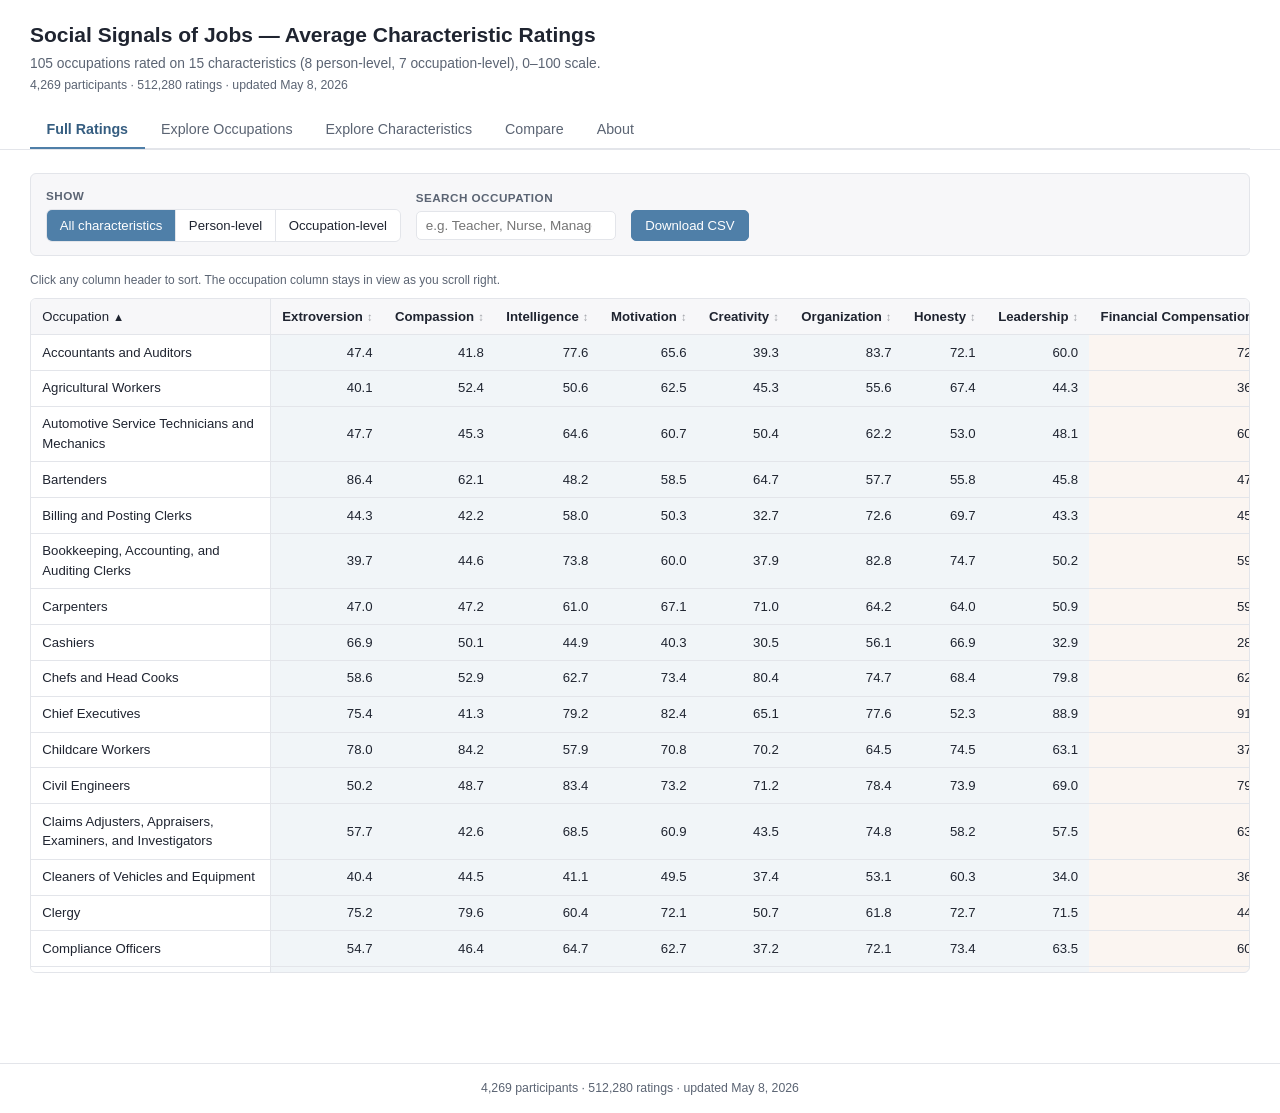
==== commit 790e246c: "Refresh data Co-Authored-By: Claude Opus 4.7 (1M context) <noreply@anthropic.com>" ====
--- a/index.html
+++ b/index.html
@@ -5,13 +5,13 @@
 <meta name="viewport" content="width=device-width, initial-scale=1">
 <title>Social Signals of Jobs &mdash; Ratings</title>
 <link rel="icon" href="data:image/svg+xml,<svg xmlns=%22http://www.w3.org/2000/svg%22 viewBox=%220 0 16 16%22><rect width=%2216%22 height=%2216%22 rx=%223%22 fill=%22%234f7fa8%22/><text x=%228%22 y=%2212%22 font-size=%2211%22 text-anchor=%22middle%22 fill=%22white%22 font-family=%22sans-serif%22 font-weight=%22bold%22>R</text></svg>">
-<link rel="stylesheet" href="app.css?v=1777950290">
+<link rel="stylesheet" href="app.css?v=1778237098">
 <script src="https://cdn.plot.ly/plotly-2.35.2.min.js" charset="utf-8"></script>
 </head>
 <body>
-<script id="ratings-data" type="application/json">[{"jobtitle":"Accountants and Auditors","Extroversion":48.73,"Compassion":44.44,"Intelligence":77.91,"Motivation":65.08,"Creativity":39.22,"Organization":85.84,"Honesty":73.04,"Leadership":55.73,"FinancialCompensation":72.17,"Prestige":63.46,"SocialImpact":53.99,"InterestingnessVariety":41.82,"LeadershipResponsibility":56.74,"DifficultyToGet":69.27,"PrecisionCoordination":84.87,"Person_Avg":61.25,"Occ_Avg":63.19},{"jobtitle":"Agricultural Workers","Extroversion":40.36,"Compassion":51.47,"Intelligence":48.19,"Motivation":61.11,"Creativity":46.42,"Organization":54.44,"Honesty":68.72,"Leadership":41.03,"FinancialCompensation":37.81,"Prestige":33.84,"SocialImpact":63.84,"InterestingnessVariety":40.81,"LeadershipResponsibility":39.65,"DifficultyToGet":34.16,"PrecisionCoordination":57.16,"Person_Avg":51.47,"Occ_Avg":43.9},{"jobtitle":"Automotive Service Technicians and Mechanics","Extroversion":50.19,"Compassion":46.44,"Intelligence":64.8,"Motivation":63.14,"Creativity":53.25,"Organization":61.26,"Honesty":55.09,"Leadership":50.33,"FinancialCompensation":64,"Prestige":47.78,"SocialImpact":56.44,"InterestingnessVariety":56.11,"LeadershipResponsibility":46.28,"DifficultyToGet":57.31,"PrecisionCoordination":79.05,"Person_Avg":55.56,"Occ_Avg":58.14},{"jobtitle":"Bartenders","Extroversion":86.58,"Compassion":61.71,"Intelligence":49.58,"Motivation":56.65,"Creativity":62.12,"Organization":55.54,"Honesty":58.22,"Leadership":43.8,"FinancialCompensation":46.96,"Prestige":38.85,"SocialImpact":53.35,"InterestingnessVariety":69,"LeadershipResponsibility":39.29,"DifficultyToGet":33.5,"PrecisionCoordination":58.42,"Person_Avg":59.27,"Occ_Avg":48.48},{"jobtitle":"Billing and Posting Clerks","Extroversion":45.82,"Compassion":41.06,"Intelligence":59.77,"Motivation":48.83,"Creativity":33.55,"Organization":75.65,"Honesty":71.22,"Leadership":41.99,"FinancialCompensation":46.53,"Prestige":37.81,"SocialImpact":44.69,"InterestingnessVariety":38.66,"LeadershipResponsibility":45.33,"DifficultyToGet":43.01,"PrecisionCoordination":69.02,"Person_Avg":52.24,"Occ_Avg":46.44},{"jobtitle":"Bookkeeping, Accounting, and Auditing Clerks","Extroversion":39.43,"Compassion":45.69,"Intelligence":75.13,"Motivation":60.26,"Creativity":36.31,"Organization":85.26,"Honesty":74.39,"Leadership":48.63,"FinancialCompensation":63.62,"Prestige":54.38,"SocialImpact":49.88,"InterestingnessVariety":40.32,"LeadershipResponsibility":49.27,"DifficultyToGet":59.2,"PrecisionCoordination":81.87,"Person_Avg":58.14,"Occ_Avg":56.93},{"jobtitle":"Carpenters","Extroversion":46.48,"Compassion":48.19,"Intelligence":58.44,"Motivation":65.83,"Creativity":69.77,"Organization":63.6,"Honesty":64.3,"Leadership":50.96,"FinancialCompensation":61.21,"Prestige":51.28,"SocialImpact":58.24,"InterestingnessVariety":61.8,"LeadershipResponsibility":47.74,"DifficultyToGet":54.9,"PrecisionCoordination":74.89,"Person_Avg":58.45,"Occ_Avg":58.58},{"jobtitle":"Cashiers","Extroversion":66.89,"Compassion":49.15,"Intelligence":43.99,"Motivation":37.83,"Creativity":29.25,"Organization":56.54,"Honesty":67.3,"Leadership":29.25,"FinancialCompensation":29.48,"Prestige":26.44,"SocialImpact":45.99,"InterestingnessVariety":28.38,"LeadershipResponsibility":28.36,"DifficultyToGet":22.95,"PrecisionCoordination":57.42,"Person_Avg":47.53,"Occ_Avg":34.15},{"jobtitle":"Chefs and Head Cooks","Extroversion":58.23,"Compassion":49.38,"Intelligence":61.71,"Motivation":72.78,"Creativity":79.81,"Organization":75.72,"Honesty":66.27,"Leadership":80.54,"FinancialCompensation":59.11,"Prestige":64.35,"SocialImpact":60.25,"InterestingnessVariety":67.51,"LeadershipResponsibility":77.59,"DifficultyToGet":61.86,"PrecisionCoordination":76.87,"Person_Avg":68.05,"Occ_Avg":66.79},{"jobtitle":"Chief Executives","Extroversion":75.85,"Compassion":41.14,"Intelligence":81.25,"Motivation":83.49,"Creativity":65.42,"Organization":78.48,"Honesty":53.88,"Leadership":87.86,"FinancialCompensation":92.52,"Prestige":90.63,"SocialImpact":64.19,"InterestingnessVariety":62.73,"LeadershipResponsibility":92.49,"DifficultyToGet":87.69,"PrecisionCoordination":71.13,"Person_Avg":70.92,"Occ_Avg":80.2},{"jobtitle":"Childcare Workers","Extroversion":79.77,"Compassion":84.79,"Intelligence":56.78,"Motivation":70.27,"Creativity":70.06,"Organization":66.89,"Honesty":76.2,"Leadership":64.63,"FinancialCompensation":38.42,"Prestige":46.05,"SocialImpact":80.44,"InterestingnessVariety":63.93,"LeadershipResponsibility":68.38,"DifficultyToGet":43.92,"PrecisionCoordination":64.05,"Person_Avg":71.17,"Occ_Avg":57.88},{"jobtitle":"Civil Engineers","Extroversion":49.14,"Compassion":50.52,"Intelligence":82.97,"Motivation":71.9,"Creativity":64.25,"Organization":77.91,"Honesty":75.44,"Leadership":68.6,"FinancialCompensation":79.47,"Prestige":77.39,"SocialImpact":73.08,"InterestingnessVariety":74.03,"LeadershipResponsibility":66.02,"DifficultyToGet":78.31,"PrecisionCoordination":84.57,"Person_Avg":67.59,"Occ_Avg":76.12},{"jobtitle":"Claims Adjusters, Appraisers, Examiners, and Investigators","Extroversion":57.74,"Compassion":40.84,"Intelligence":71.14,"Motivation":61.54,"Creativity":40.47,"Organization":72.59,"Honesty":57.05,"Leadership":59.35,"FinancialCompensation":63.45,"Prestige":55.4,"SocialImpact":50.57,"InterestingnessVariety":53.08,"LeadershipResponsibility":54.18,"DifficultyToGet":61.51,"PrecisionCoordination":72.4,"Person_Avg":57.59,"Occ_Avg":58.66},{"jobtitle":"Cleaners of Vehicles and Equipment","Extroversion":40.55,"Compassion":41.05,"Intelligence":37.45,"Motivation":47.88,"Creativity":35.95,"Organization":53.63,"Honesty":59.47,"Leadership":31.45,"FinancialCompensation":34.79,"Prestige":26.31,"SocialImpact":41.04,"InterestingnessVariety":32.19,"LeadershipResponsibility":30.53,"DifficultyToGet":23.93,"PrecisionCoordination":54.77,"Person_Avg":43.43,"Occ_Avg":34.79},{"jobtitle":"Clergy","Extroversion":74.11,"Compassion":81.14,"Intelligence":62.14,"Motivation":76.65,"Creativity":49.27,"Organization":64.79,"Honesty":74.71,"Leadership":72.26,"FinancialCompensation":47.21,"Prestige":70.97,"SocialImpact":76.41,"InterestingnessVariety":60.99,"LeadershipResponsibility":78.84,"DifficultyToGet":62.22,"PrecisionCoordination":47.01,"Person_Avg":69.38,"Occ_Avg":63.38},{"jobtitle":"Compliance Officers","Extroversion":54.49,"Compassion":46.66,"Intelligence":65.22,"Motivation":63.42,"Creativity":35.34,"Organization":73.39,"Honesty":75.44,"Leadership":62.09,"FinancialCompensation":61.56,"Prestige":55.41,"SocialImpact":57.37,"InterestingnessVariety":49.92,"LeadershipResponsibility":68.55,"DifficultyToGet":60.18,"PrecisionCoordination":70.91,"Person_Avg":59.51,"Occ_Avg":60.56},{"jobtitle":"Computer Support Specialists","Extroversion":52.55,"Compassion":49.18,"Intelligence":75.48,"Motivation":63.07,"Creativity":53.48,"Organization":67.97,"Honesty":71.03,"Leadership":51.21,"FinancialCompensation":64.1,"Prestige":57.14,"SocialImpact":55.26,"InterestingnessVariety":55.74,"LeadershipResponsibility":58.53,"DifficultyToGet":60.26,"PrecisionCoordination":71.39,"Person_Avg":60.5,"Occ_Avg":60.35},{"jobtitle":"Computer Systems Analysts","Extroversion":34.08,"Compassion":41.37,"Intelligence":83.68,"Motivation":69.21,"Creativity":56.18,"Organization":73.51,"Honesty":71.74,"Leadership":54.74,"FinancialCompensation":78.19,"Prestige":70.79,"SocialImpact":53.7,"InterestingnessVariety":60.59,"LeadershipResponsibility":58.18,"DifficultyToGet":72.32,"PrecisionCoordination":78.13,"Person_Avg":60.56,"Occ_Avg":67.41},{"jobtitle":"Computer and Information Systems Managers","Extroversion":40.62,"Compassion":45.16,"Intelligence":81.43,"Motivation":69.32,"Creativity":56.61,"Organization":76.42,"Honesty":74.27,"Leadership":70.49,"FinancialCompensation":77.88,"Prestige":68.74,"SocialImpact":55.76,"InterestingnessVariety":57.05,"LeadershipResponsibility":71.01,"DifficultyToGet":70.62,"PrecisionCoordination":78.53,"Person_Avg":64.29,"Occ_Avg":68.51},{"jobtitle":"Construction Equipment Operators","Extroversion":44.68,"Compassion":44.78,"Intelligence":58.16,"Motivation":62.42,"Creativity":38.54,"Organization":60.24,"Honesty":65.17,"Leadership":50.15,"FinancialCompensation":62.93,"Prestige":45.61,"SocialImpact":55.33,"InterestingnessVariety":47.06,"LeadershipResponsibility":51.25,"DifficultyToGet":56.49,"PrecisionCoordination":78.1,"Person_Avg":53.02,"Occ_Avg":56.68},{"jobtitle":"Construction Laborers","Extroversion":47.41,"Compassion":42.65,"Intelligence":46.18,"Motivation":58.51,"Creativity":44.21,"Organization":56.44,"Honesty":59.47,"Leadership":37.14,"FinancialCompensation":48.66,"Prestige":34.74,"SocialImpact":53.91,"InterestingnessVariety":45.52,"LeadershipResponsibility":38.55,"DifficultyToGet":35.2,"PrecisionCoordination":73.29,"Person_Avg":49,"Occ_Avg":47.12},{"jobtitle":"Construction Managers","Extroversion":61.57,"Compassion":45.04,"Intelligence":69.01,"Motivation":72.03,"Creativity":58.49,"Organization":69.63,"Honesty":60.02,"Leadership":81.23,"FinancialCompensation":71.69,"Prestige":61.03,"SocialImpact":55.57,"InterestingnessVariety":57.56,"LeadershipResponsibility":84,"DifficultyToGet":67.68,"PrecisionCoordination":75.71,"Person_Avg":64.63,"Occ_Avg":67.61},{"jobtitle":"Cooks","Extroversion":48.55,"Compassion":55.29,"Intelligence":50.49,"Motivation":59.84,"Creativity":68.5,"Organization":62.09,"Honesty":60.6,"Leadership":50.46,"FinancialCompensation":41.76,"Prestige":41.76,"SocialImpact":54.23,"InterestingnessVariety":55.51,"LeadershipResponsibility":48.84,"DifficultyToGet":40.54,"PrecisionCoordination":68.27,"Person_Avg":56.98,"Occ_Avg":50.13},{"jobtitle":"Couriers and Messengers","Extroversion":58.82,"Compassion":52.34,"Intelligence":45.48,"Motivation":54.64,"Creativity":36.61,"Organization":62.76,"Honesty":65.75,"Leadership":34.53,"FinancialCompensation":40.22,"Prestige":36.13,"SocialImpact":50.54,"InterestingnessVariety":43.61,"LeadershipResponsibility":35.93,"DifficultyToGet":32.44,"PrecisionCoordination":58.29,"Person_Avg":51.37,"Occ_Avg":42.45},{"jobtitle":"Customer Service Representatives","Extroversion":77.42,"Compassion":60.47,"Intelligence":52.56,"Motivation":48.37,"Creativity":50.51,"Organization":58.32,"Honesty":54.48,"Leadership":44.42,"FinancialCompensation":35.91,"Prestige":30.29,"SocialImpact":56.09,"InterestingnessVariety":43.15,"LeadershipResponsibility":43.64,"DifficultyToGet":32.01,"PrecisionCoordination":52.05,"Person_Avg":55.82,"Occ_Avg":41.88},{"jobtitle":"Driver/Sales Workers and Truck Drivers","Extroversion":48.02,"Compassion":44.73,"Intelligence":49.78,"Motivation":59.15,"Creativity":38.5,"Organization":54.7,"Honesty":59.05,"Leadership":45.25,"FinancialCompensation":52.9,"Prestige":36.39,"SocialImpact":56.09,"InterestingnessVariety":44.53,"LeadershipResponsibility":43.72,"DifficultyToGet":42.41,"PrecisionCoordination":63.38,"Person_Avg":49.9,"Occ_Avg":48.49},{"jobtitle":"Education and Childcare Administrators","Extroversion":76.08,"Compassion":81.79,"Intelligence":69.32,"Motivation":71.57,"Creativity":68.97,"Organization":74.35,"Honesty":74.88,"Leadership":74.61,"FinancialCompensation":56.46,"Prestige":58.93,"SocialImpact":80.93,"InterestingnessVariety":60.25,"LeadershipResponsibility":80.84,"DifficultyToGet":67.18,"PrecisionCoordination":68.89,"Person_Avg":73.95,"Occ_Avg":67.64},{"jobtitle":"Educational, Guidance, and Career Counselors and Advisors","Extroversion":81.92,"Compassion":79.57,"Intelligence":71.93,"Motivation":74.52,"Creativity":64.53,"Organization":71.93,"Honesty":75.39,"Leadership":71.48,"FinancialCompensation":53.92,"Prestige":60.3,"SocialImpact":78.75,"InterestingnessVariety":66,"LeadershipResponsibility":73.84,"DifficultyToGet":60.97,"PrecisionCoordination":61.38,"Person_Avg":73.91,"Occ_Avg":65.02},{"jobtitle":"Electricians","Extroversion":47.62,"Compassion":47.53,"Intelligence":71.54,"Motivation":67.22,"Creativity":48.15,"Organization":69.66,"Honesty":68.6,"Leadership":51.66,"FinancialCompensation":72.75,"Prestige":61.39,"SocialImpact":60.27,"InterestingnessVariety":58.56,"LeadershipResponsibility":53.83,"DifficultyToGet":64.55,"PrecisionCoordination":80.95,"Person_Avg":59,"Occ_Avg":64.61},{"jobtitle":"Elementary and Middle School Teachers","Extroversion":84.49,"Compassion":84.85,"Intelligence":74.87,"Motivation":77.59,"Creativity":80.21,"Organization":73.76,"Honesty":78.07,"Leadership":73.73,"FinancialCompensation":45.4,"Prestige":56.75,"SocialImpact":87.03,"InterestingnessVariety":67.52,"LeadershipResponsibility":79.44,"DifficultyToGet":57.13,"PrecisionCoordination":69.21,"Person_Avg":78.45,"Occ_Avg":66.07},{"jobtitle":"Fast Food and Counter Workers","Extroversion":67.02,"Compassion":50.98,"Intelligence":38.08,"Motivation":42.84,"Creativity":38.13,"Organization":50.1,"Honesty":56.68,"Leadership":32.08,"FinancialCompensation":24.07,"Prestige":21.54,"SocialImpact":51.05,"InterestingnessVariety":33.34,"LeadershipResponsibility":28.76,"DifficultyToGet":21.17,"PrecisionCoordination":45.84,"Person_Avg":46.99,"Occ_Avg":32.25},{"jobtitle":"Financial Managers","Extroversion":64.61,"Compassion":44.23,"Intelligence":77.97,"Motivation":72.12,"Creativity":49.84,"Organization":83.16,"Honesty":61.51,"Leadership":74.49,"FinancialCompensation":81.16,"Prestige":74.52,"SocialImpact":56.6,"InterestingnessVariety":54.39,"LeadershipResponsibility":77.73,"DifficultyToGet":74.14,"PrecisionCoordination":76.23,"Person_Avg":65.99,"Occ_Avg":70.68},{"jobtitle":"Financial and Investment Analysts","Extroversion":57,"Compassion":42.6,"Intelligence":81.61,"Motivation":75.9,"Creativity":50.83,"Organization":76.5,"Honesty":63.52,"Leadership":64.24,"FinancialCompensation":81.01,"Prestige":74.49,"SocialImpact":55.32,"InterestingnessVariety":59.14,"LeadershipResponsibility":68.64,"DifficultyToGet":71.85,"PrecisionCoordination":79,"Person_Avg":64.02,"Occ_Avg":69.92},{"jobtitle":"Firefighters","Extroversion":62.5,"Compassion":82.09,"Intelligence":63.59,"Motivation":85.89,"Creativity":52.99,"Organization":71.04,"Honesty":80.19,"Leadership":72.66,"FinancialCompensation":59.42,"Prestige":75.62,"SocialImpact":87.57,"InterestingnessVariety":74.79,"LeadershipResponsibility":76.1,"DifficultyToGet":63.94,"PrecisionCoordination":85.52,"Person_Avg":71.37,"Occ_Avg":74.71},{"jobtitle":"First-Line Supervisors of Construction Trades and Extraction Workers","Extroversion":60.77,"Compassion":51.24,"Intelligence":62.94,"Motivation":65.66,"Creativity":48.18,"Organization":66.6,"Honesty":61.39,"Leadership":74.46,"FinancialCompensation":64.01,"Prestige":54.78,"SocialImpact":53.6,"InterestingnessVariety":48.95,"LeadershipResponsibility":74.27,"DifficultyToGet":60.27,"PrecisionCoordination":71.38,"Person_Avg":61.4,"Occ_Avg":61.04},{"jobtitle":"First-Line Supervisors of Food Preparation and Serving Workers","Extroversion":58.62,"Compassion":52.93,"Intelligence":49.3,"Motivation":56.25,"Creativity":43.66,"Organization":62.6,"Honesty":62.18,"Leadership":64.29,"FinancialCompensation":43.65,"Prestige":38.44,"SocialImpact":49.88,"InterestingnessVariety":40.48,"LeadershipResponsibility":62.67,"DifficultyToGet":37.89,"PrecisionCoordination":59.39,"Person_Avg":56.23,"Occ_Avg":47.49},{"jobtitle":"First-Line Supervisors of Non-Retail Sales Workers","Extroversion":63.37,"Compassion":49.16,"Intelligence":54.7,"Motivation":58.33,"Creativity":45.48,"Organization":65.61,"Honesty":59.74,"Leadership":70.13,"FinancialCompensation":53.7,"Prestige":52.29,"SocialImpact":48.27,"InterestingnessVariety":44.57,"LeadershipResponsibility":68.26,"DifficultyToGet":47.84,"PrecisionCoordination":58.38,"Person_Avg":58.32,"Occ_Avg":53.33},{"jobtitle":"First-Line Supervisors of Office and Administrative Support Workers","Extroversion":67.68,"Compassion":53.07,"Intelligence":61.76,"Motivation":60.17,"Creativity":44.78,"Organization":71.01,"Honesty":62.67,"Leadership":72.11,"FinancialCompensation":58.49,"Prestige":54.05,"SocialImpact":54.62,"InterestingnessVariety":45.8,"LeadershipResponsibility":71.74,"DifficultyToGet":56.93,"PrecisionCoordination":60.55,"Person_Avg":61.66,"Occ_Avg":57.45},{"jobtitle":"First-Line Supervisors of Production and Operating Workers","Extroversion":65.09,"Compassion":50.39,"Intelligence":61.22,"Motivation":63.49,"Creativity":42.01,"Organization":70.27,"Honesty":62.36,"Leadership":73.47,"FinancialCompensation":59.5,"Prestige":52.9,"SocialImpact":48.21,"InterestingnessVariety":50.17,"LeadershipResponsibility":73.63,"DifficultyToGet":53.86,"PrecisionCoordination":65.92,"Person_Avg":61.04,"Occ_Avg":57.74},{"jobtitle":"First-Line Supervisors of Retail Sales Workers","Extroversion":76.2,"Compassion":50.93,"Intelligence":54.9,"Motivation":57.12,"Creativity":47.72,"Organization":64.53,"Honesty":57.42,"Leadership":69.68,"FinancialCompensation":51.87,"Prestige":42.91,"SocialImpact":50.84,"InterestingnessVariety":45.33,"LeadershipResponsibility":71.47,"DifficultyToGet":45.76,"PrecisionCoordination":56.3,"Person_Avg":59.81,"Occ_Avg":52.07},{"jobtitle":"Food Preparation Workers","Extroversion":46.46,"Compassion":50.75,"Intelligence":38.12,"Motivation":48.51,"Creativity":43.39,"Organization":58.99,"Honesty":64.06,"Leadership":32.25,"FinancialCompensation":30.73,"Prestige":28.87,"SocialImpact":51.46,"InterestingnessVariety":39.74,"LeadershipResponsibility":35.39,"DifficultyToGet":24.5,"PrecisionCoordination":59.37,"Person_Avg":47.82,"Occ_Avg":38.58},{"jobtitle":"Food Service Managers","Extroversion":65.17,"Compassion":53.87,"Intelligence":55.96,"Motivation":60.9,"Creativity":52.85,"Organization":66.56,"Honesty":62.55,"Leadership":73.59,"FinancialCompensation":48.67,"Prestige":45.42,"SocialImpact":50.64,"InterestingnessVariety":46.04,"LeadershipResponsibility":73.98,"DifficultyToGet":50.82,"PrecisionCoordination":60.39,"Person_Avg":61.43,"Occ_Avg":53.71},{"jobtitle":"General Maintenance and Repair Workers","Extroversion":48.43,"Compassion":49.74,"Intelligence":56.59,"Motivation":58.75,"Creativity":48.85,"Organization":62.15,"Honesty":60.59,"Leadership":45.47,"FinancialCompensation":48.86,"Prestige":39.13,"SocialImpact":55.53,"InterestingnessVariety":49.83,"LeadershipResponsibility":41.74,"DifficultyToGet":45.32,"PrecisionCoordination":70.35,"Person_Avg":53.82,"Occ_Avg":50.11},{"jobtitle":"General Office Clerks","Extroversion":62.07,"Compassion":48.27,"Intelligence":54.6,"Motivation":52.7,"Creativity":39.88,"Organization":71.18,"Honesty":65.3,"Leadership":38.98,"FinancialCompensation":41.83,"Prestige":40.7,"SocialImpact":42.7,"InterestingnessVariety":40.83,"LeadershipResponsibility":41.56,"DifficultyToGet":37.17,"PrecisionCoordination":58.58,"Person_Avg":54.12,"Occ_Avg":43.34},{"jobtitle":"General and Operations Managers","Extroversion":71.09,"Compassion":50.13,"Intelligence":68.37,"Motivation":67.06,"Creativity":52.85,"Organization":73.81,"Honesty":64.64,"Leadership":82.3,"FinancialCompensation":69.08,"Prestige":62.88,"SocialImpact":52.14,"InterestingnessVariety":58.14,"LeadershipResponsibility":83.34,"DifficultyToGet":66.24,"PrecisionCoordination":69.6,"Person_Avg":66.28,"Occ_Avg":65.92},{"jobtitle":"Hairdressers, Hairstylists, and Cosmetologists","Extroversion":80.51,"Compassion":69.83,"Intelligence":50.72,"Motivation":64.32,"Creativity":82.21,"Organization":58.67,"Honesty":64.99,"Leadership":51.89,"FinancialCompensation":49.45,"Prestige":44.81,"SocialImpact":57.87,"InterestingnessVariety":69.16,"LeadershipResponsibility":48.86,"DifficultyToGet":41.33,"PrecisionCoordination":70.52,"Person_Avg":65.39,"Occ_Avg":54.57},{"jobtitle":"Heating, Air Conditioning, and Refrigeration Mechanics and Installers","Extroversion":51.87,"Compassion":48.9,"Intelligence":61.93,"Motivation":60.66,"Creativity":45.54,"Organization":58.55,"Honesty":64.14,"Leadership":51.24,"FinancialCompensation":62.32,"Prestige":47.14,"SocialImpact":55.21,"InterestingnessVariety":46.35,"LeadershipResponsibility":48.41,"DifficultyToGet":56.96,"PrecisionCoordination":74.79,"Person_Avg":55.35,"Occ_Avg":55.88},{"jobtitle":"Home Health Aides","Extroversion":70.28,"Compassion":84.72,"Intelligence":59.88,"Motivation":63.86,"Creativity":47.84,"Organization":67.95,"Honesty":72.9,"Leadership":54.18,"FinancialCompensation":51.17,"Prestige":45.4,"SocialImpact":71.26,"InterestingnessVariety":51.17,"LeadershipResponsibility":53.39,"DifficultyToGet":46.45,"PrecisionCoordination":70.85,"Person_Avg":65.2,"Occ_Avg":55.67},{"jobtitle":"Hosts and Hostesses, Restaurant, Lounge, and Coffee Shop","Extroversion":83.1,"Compassion":60.9,"Intelligence":44.62,"Motivation":50.82,"Creativity":46.21,"Organization":58.09,"Honesty":62.38,"Leadership":40.37,"FinancialCompensation":30.49,"Prestige":32.69,"SocialImpact":46.43,"InterestingnessVariety":46.18,"LeadershipResponsibility":40.15,"DifficultyToGet":24.49,"PrecisionCoordination":48.65,"Person_Avg":55.81,"Occ_Avg":38.44},{"jobtitle":"Human Resources Workers","Extroversion":74.47,"Compassion":65.65,"Intelligence":61.41,"Motivation":57.97,"Creativity":47.77,"Organization":69.03,"Honesty":65.26,"Leadership":61.56,"FinancialCompensation":57.65,"Prestige":50.44,"SocialImpact":60.93,"InterestingnessVariety":49.05,"LeadershipResponsibility":65.93,"DifficultyToGet":54.82,"PrecisionCoordination":58.91,"Person_Avg":62.89,"Occ_Avg":56.82},{"jobtitle":"Industrial Truck and Tractor Operators","Extroversion":36.84,"Compassion":41.6,"Intelligence":48.34,"Motivation":54.01,"Creativity":36.09,"Organization":56.08,"Honesty":59.9,"Leadership":41.34,"FinancialCompensation":58.94,"Prestige":39.72,"SocialImpact":50.16,"InterestingnessVariety":36.79,"LeadershipResponsibility":41.48,"DifficultyToGet":46.43,"PrecisionCoordination":68,"Person_Avg":46.77,"Occ_Avg":48.79},{"jobtitle":"Industrial and Refractory Machinery Mechanics","Extroversion":39.32,"Compassion":43.14,"Intelligence":65.17,"Motivation":60.55,"Creativity":48.97,"Organization":65.59,"Honesty":65.07,"Leadership":47.87,"FinancialCompensation":64.37,"Prestige":49.14,"SocialImpact":47.87,"InterestingnessVariety":50.84,"LeadershipResponsibility":46.7,"DifficultyToGet":62.46,"PrecisionCoordination":80.59,"Person_Avg":54.46,"Occ_Avg":57.42},{"jobtitle":"Inspectors, Testers, Sorters, Samplers, and Weighers","Extroversion":42.82,"Compassion":44.53,"Intelligence":61.25,"Motivation":55.39,"Creativity":39.61,"Organization":73.2,"Honesty":70.95,"Leadership":48.23,"FinancialCompensation":55.88,"Prestige":41.93,"SocialImpact":53.38,"InterestingnessVariety":47.51,"LeadershipResponsibility":49.44,"DifficultyToGet":50.11,"PrecisionCoordination":76.91,"Person_Avg":54.5,"Occ_Avg":53.59},{"jobtitle":"Insurance Sales Agents","Extroversion":84.67,"Compassion":42.3,"Intelligence":60,"Motivation":72.83,"Creativity":45.94,"Organization":65.47,"Honesty":42.55,"Leadership":50.82,"FinancialCompensation":61.97,"Prestige":46.52,"SocialImpact":45.69,"InterestingnessVariety":45.97,"LeadershipResponsibility":53.83,"DifficultyToGet":45.17,"PrecisionCoordination":56.06,"Person_Avg":58.07,"Occ_Avg":50.74},{"jobtitle":"Involuntarily Unemployed and Searching for a Job","Extroversion":54.37,"Compassion":54.16,"Intelligence":52.04,"Motivation":63.61,"Creativity":46.34,"Organization":44.96,"Honesty":54.91,"Leadership":38.84,"FinancialCompensation":8.51,"Prestige":14.44,"SocialImpact":31.4,"InterestingnessVariety":33.68,"LeadershipResponsibility":26.31,"DifficultyToGet":18.75,"PrecisionCoordination":34.4,"Person_Avg":51.15,"Occ_Avg":23.93},{"jobtitle":"Janitors and Building Cleaners","Extroversion":38.09,"Compassion":49.53,"Intelligence":39.54,"Motivation":46.03,"Creativity":31.65,"Organization":53.99,"Honesty":63.45,"Leadership":31.02,"FinancialCompensation":31.28,"Prestige":24.46,"SocialImpact":50.02,"InterestingnessVariety":26.23,"LeadershipResponsibility":26.95,"DifficultyToGet":23.47,"PrecisionCoordination":46.01,"Person_Avg":44.16,"Occ_Avg":32.63},{"jobtitle":"Landscaping and Groundskeeping Workers","Extroversion":43.97,"Compassion":52.85,"Intelligence":44.1,"Motivation":55.61,"Creativity":63.52,"Organization":55.82,"Honesty":64.96,"Leadership":37.55,"FinancialCompensation":42.39,"Prestige":34.3,"SocialImpact":54.17,"InterestingnessVariety":50.56,"LeadershipResponsibility":37.09,"DifficultyToGet":30.65,"PrecisionCoordination":65.54,"Person_Avg":52.3,"Occ_Avg":44.96},{"jobtitle":"Lawyers","Extroversion":78.21,"Compassion":47.71,"Intelligence":88.26,"Motivation":81.68,"Creativity":68.34,"Organization":82.93,"Honesty":44.25,"Leadership":76.31,"FinancialCompensation":90.04,"Prestige":87.82,"SocialImpact":74.62,"InterestingnessVariety":76.24,"LeadershipResponsibility":77.57,"DifficultyToGet":87.95,"PrecisionCoordination":81.4,"Person_Avg":70.96,"Occ_Avg":82.23},{"jobtitle":"Licensed Practical and Licensed Vocational Nurses","Extroversion":73.89,"Compassion":84.23,"Intelligence":76,"Motivation":77.18,"Creativity":50.43,"Organization":74.6,"Honesty":81.73,"Leadership":65.77,"FinancialCompensation":72.97,"Prestige":70.59,"SocialImpact":80.3,"InterestingnessVariety":72.72,"LeadershipResponsibility":68.77,"DifficultyToGet":71.72,"PrecisionCoordination":80.79,"Person_Avg":72.98,"Occ_Avg":73.98},{"jobtitle":"Machinists","Extroversion":36.66,"Compassion":42.91,"Intelligence":63.47,"Motivation":61.02,"Creativity":54.74,"Organization":65.89,"Honesty":64,"Leadership":48.96,"FinancialCompensation":59.38,"Prestige":52.13,"SocialImpact":49.86,"InterestingnessVariety":50.75,"LeadershipResponsibility":42.66,"DifficultyToGet":64.72,"PrecisionCoordination":81.37,"Person_Avg":54.71,"Occ_Avg":57.27},{"jobtitle":"Maids and Housekeeping Cleaners","Extroversion":44.22,"Compassion":55.89,"Intelligence":38.64,"Motivation":52.85,"Creativity":36.96,"Organization":64.13,"Honesty":64.71,"Leadership":33.06,"FinancialCompensation":34.13,"Prestige":28.71,"SocialImpact":43,"InterestingnessVariety":32.62,"LeadershipResponsibility":34.18,"DifficultyToGet":23.7,"PrecisionCoordination":49.94,"Person_Avg":48.81,"Occ_Avg":35.18},{"jobtitle":"Management Analysts","Extroversion":50.13,"Compassion":44.73,"Intelligence":76.59,"Motivation":65.9,"Creativity":52.83,"Organization":77.92,"Honesty":65.85,"Leadership":67.27,"FinancialCompensation":72.95,"Prestige":68.3,"SocialImpact":51.72,"InterestingnessVariety":50.85,"LeadershipResponsibility":66.37,"DifficultyToGet":67.11,"PrecisionCoordination":73.13,"Person_Avg":62.65,"Occ_Avg":64.35},{"jobtitle":"Manual Laborers and Freight, Stock, and Material Movers","Extroversion":41.87,"Compassion":43.11,"Intelligence":41.26,"Motivation":50.35,"Creativity":38.51,"Organization":53.93,"Honesty":60.76,"Leadership":38.03,"FinancialCompensation":40.59,"Prestige":29.63,"SocialImpact":52.47,"InterestingnessVariety":37.55,"LeadershipResponsibility":38.43,"DifficultyToGet":34.94,"PrecisionCoordination":63.4,"Person_Avg":45.98,"Occ_Avg":42.43},{"jobtitle":"Manual Packers and Packagers","Extroversion":36.93,"Compassion":41.63,"Intelligence":37.08,"Motivation":49.61,"Creativity":32.93,"Organization":59.94,"Honesty":59.86,"Leadership":29.05,"FinancialCompensation":35.86,"Prestige":27.14,"SocialImpact":43.78,"InterestingnessVariety":32.4,"LeadershipResponsibility":30.49,"DifficultyToGet":29.6,"PrecisionCoordination":60.59,"Person_Avg":43.38,"Occ_Avg":37.12},{"jobtitle":"Market Research Analysts and Marketing Specialists","Extroversion":62.4,"Compassion":42.78,"Intelligence":73.17,"Motivation":67.8,"Creativity":63.01,"Organization":73.67,"Honesty":61.45,"Leadership":60.07,"FinancialCompensation":66.3,"Prestige":62.41,"SocialImpact":53.2,"InterestingnessVariety":56.75,"LeadershipResponsibility":60.7,"DifficultyToGet":62.08,"PrecisionCoordination":71.41,"Person_Avg":63.04,"Occ_Avg":61.84},{"jobtitle":"Marketing Managers","Extroversion":77.82,"Compassion":49.65,"Intelligence":69.5,"Motivation":71.9,"Creativity":76.75,"Organization":72.84,"Honesty":52.45,"Leadership":77.46,"FinancialCompensation":72.98,"Prestige":66.19,"SocialImpact":55.47,"InterestingnessVariety":60.04,"LeadershipResponsibility":75.68,"DifficultyToGet":66.29,"PrecisionCoordination":63.79,"Person_Avg":68.55,"Occ_Avg":65.78},{"jobtitle":"Mechanical Engineers","Extroversion":41.85,"Compassion":42.62,"Intelligence":87.63,"Motivation":75.85,"Creativity":68.65,"Organization":81.5,"Honesty":73.33,"Leadership":68.72,"FinancialCompensation":78.51,"Prestige":78.36,"SocialImpact":63.78,"InterestingnessVariety":65.56,"LeadershipResponsibility":58.4,"DifficultyToGet":83.18,"PrecisionCoordination":89.35,"Person_Avg":67.52,"Occ_Avg":73.88},{"jobtitle":"Medical Assistants","Extroversion":68.37,"Compassion":77.36,"Intelligence":71.89,"Motivation":71.98,"Creativity":46.32,"Organization":76.61,"Honesty":79.54,"Leadership":53.69,"FinancialCompensation":61.87,"Prestige":60.32,"SocialImpact":72.29,"InterestingnessVariety":62.99,"LeadershipResponsibility":53.23,"DifficultyToGet":59.24,"PrecisionCoordination":82.16,"Person_Avg":68.22,"Occ_Avg":64.59},{"jobtitle":"Medical and Health Services Managers","Extroversion":70.3,"Compassion":65.42,"Intelligence":75.52,"Motivation":73.44,"Creativity":51.7,"Organization":80.03,"Honesty":72.64,"Leadership":78.72,"FinancialCompensation":76.62,"Prestige":68.62,"SocialImpact":72.82,"InterestingnessVariety":61.92,"LeadershipResponsibility":82.33,"DifficultyToGet":70.79,"PrecisionCoordination":77.31,"Person_Avg":70.97,"Occ_Avg":72.92},{"jobtitle":"Nursing Assistants","Extroversion":70.03,"Compassion":81.8,"Intelligence":67.44,"Motivation":73.13,"Creativity":51.1,"Organization":73.14,"Honesty":75.22,"Leadership":54.76,"FinancialCompensation":55.86,"Prestige":53.71,"SocialImpact":76.98,"InterestingnessVariety":66.79,"LeadershipResponsibility":50.32,"DifficultyToGet":56.69,"PrecisionCoordination":79.78,"Person_Avg":68.33,"Occ_Avg":62.88},{"jobtitle":"Out of the Labor Force and Receiving Disability Benefits","Extroversion":34.82,"Compassion":51.42,"Intelligence":44,"Motivation":34.48,"Creativity":34.88,"Organization":30.51,"Honesty":54.26,"Leadership":22.02,"FinancialCompensation":25.38,"Prestige":15.97,"SocialImpact":31,"InterestingnessVariety":28.66,"LeadershipResponsibility":20.66,"DifficultyToGet":29.27,"PrecisionCoordination":24.39,"Person_Avg":38.3,"Occ_Avg":25.05},{"jobtitle":"Painters and Paperhangers","Extroversion":40.62,"Compassion":49.1,"Intelligence":44.46,"Motivation":55.86,"Creativity":67.08,"Organization":53.72,"Honesty":65.28,"Leadership":38.47,"FinancialCompensation":45.97,"Prestige":35.74,"SocialImpact":47.8,"InterestingnessVariety":50.91,"LeadershipResponsibility":37.51,"DifficultyToGet":38.5,"PrecisionCoordination":69.06,"Person_Avg":51.82,"Occ_Avg":46.5},{"jobtitle":"Paralegals and Legal Assistants","Extroversion":61.97,"Compassion":54.54,"Intelligence":71.45,"Motivation":69.58,"Creativity":48.98,"Organization":83.24,"Honesty":67.88,"Leadership":56.08,"FinancialCompensation":64.14,"Prestige":65.28,"SocialImpact":60.71,"InterestingnessVariety":58.28,"LeadershipResponsibility":61.09,"DifficultyToGet":65.3,"PrecisionCoordination":77.6,"Person_Avg":64.22,"Occ_Avg":64.63},{"jobtitle":"Personal Care Aides","Extroversion":72.11,"Compassion":83.36,"Intelligence":58.48,"Motivation":66.72,"Creativity":50.87,"Organization":66.43,"Honesty":75.27,"Leadership":56.18,"FinancialCompensation":42.22,"Prestige":43.24,"SocialImpact":73.75,"InterestingnessVariety":57.4,"LeadershipResponsibility":57.88,"DifficultyToGet":42.18,"PrecisionCoordination":66.28,"Person_Avg":66.18,"Occ_Avg":54.71},{"jobtitle":"Personal Financial Advisors","Extroversion":72.83,"Compassion":52.56,"Intelligence":75.06,"Motivation":72.41,"Creativity":53.22,"Organization":79.28,"Honesty":69.16,"Leadership":67.77,"FinancialCompensation":77.56,"Prestige":68.79,"SocialImpact":57.32,"InterestingnessVariety":57.36,"LeadershipResponsibility":69.04,"DifficultyToGet":70.74,"PrecisionCoordination":70.12,"Person_Avg":67.79,"Occ_Avg":67.28},{"jobtitle":"Pharmacists","Extroversion":56.57,"Compassion":68.21,"Intelligence":82.27,"Motivation":71.37,"Creativity":38.65,"Organization":85.25,"Honesty":82.08,"Leadership":65.39,"FinancialCompensation":78.46,"Prestige":70.76,"SocialImpact":70.68,"InterestingnessVariety":55.61,"LeadershipResponsibility":73.4,"DifficultyToGet":74.95,"PrecisionCoordination":87.14,"Person_Avg":68.72,"Occ_Avg":73},{"jobtitle":"Pharmacy Technicians","Extroversion":57.45,"Compassion":66.91,"Intelligence":75.3,"Motivation":64.42,"Creativity":39.55,"Organization":81.77,"Honesty":79.95,"Leadership":53.23,"FinancialCompensation":65.09,"Prestige":61.76,"SocialImpact":66.43,"InterestingnessVariety":48.26,"LeadershipResponsibility":60.62,"DifficultyToGet":66.48,"PrecisionCoordination":86.54,"Person_Avg":64.82,"Occ_Avg":65.03},{"jobtitle":"Plumbers, Pipefitters, and Steamfitters","Extroversion":42.57,"Compassion":45.35,"Intelligence":59.44,"Motivation":64.3,"Creativity":48.49,"Organization":64.3,"Honesty":58.9,"Leadership":46.59,"FinancialCompensation":67.23,"Prestige":44.06,"SocialImpact":58.76,"InterestingnessVariety":51.66,"LeadershipResponsibility":45.83,"DifficultyToGet":56.05,"PrecisionCoordination":76.13,"Person_Avg":53.74,"Occ_Avg":57.1},{"jobtitle":"Police Officers","Extroversion":74.07,"Compassion":52.51,"Intelligence":57.96,"Motivation":67.85,"Creativity":38.61,"Organization":62.84,"Honesty":57.1,"Leadership":69.68,"FinancialCompensation":60.03,"Prestige":66.29,"SocialImpact":81.42,"InterestingnessVariety":69.65,"LeadershipResponsibility":71.43,"DifficultyToGet":55.95,"PrecisionCoordination":67.64,"Person_Avg":60.08,"Occ_Avg":67.49},{"jobtitle":"Postsecondary Teachers","Extroversion":76.3,"Compassion":76.21,"Intelligence":76.98,"Motivation":72.23,"Creativity":71.19,"Organization":74.32,"Honesty":75.66,"Leadership":72.99,"FinancialCompensation":57.48,"Prestige":62.93,"SocialImpact":79.96,"InterestingnessVariety":69.51,"LeadershipResponsibility":73.29,"DifficultyToGet":67.01,"PrecisionCoordination":66.77,"Person_Avg":74.48,"Occ_Avg":68.14},{"jobtitle":"Preschool and Kindergarten Teachers","Extroversion":82.6,"Compassion":86.97,"Intelligence":65.16,"Motivation":76.5,"Creativity":78.87,"Organization":71.39,"Honesty":80.25,"Leadership":70.81,"FinancialCompensation":42.22,"Prestige":49.72,"SocialImpact":82.46,"InterestingnessVariety":67.04,"LeadershipResponsibility":76.08,"DifficultyToGet":51.32,"PrecisionCoordination":61.79,"Person_Avg":76.57,"Occ_Avg":61.52},{"jobtitle":"Project Management Specialists","Extroversion":68.26,"Compassion":50.27,"Intelligence":73.02,"Motivation":69.65,"Creativity":62.79,"Organization":81.67,"Honesty":62.81,"Leadership":79.23,"FinancialCompensation":74.73,"Prestige":69.11,"SocialImpact":51.04,"InterestingnessVariety":58.87,"LeadershipResponsibility":77.64,"DifficultyToGet":66.88,"PrecisionCoordination":75.18,"Person_Avg":68.46,"Occ_Avg":67.64},{"jobtitle":"Property, Real Estate, and Community Association Managers","Extroversion":77.96,"Compassion":51.18,"Intelligence":63.6,"Motivation":69.83,"Creativity":50.24,"Organization":69.62,"Honesty":52.28,"Leadership":69.44,"FinancialCompensation":67.8,"Prestige":61.9,"SocialImpact":58.7,"InterestingnessVariety":53.28,"LeadershipResponsibility":68.79,"DifficultyToGet":61.1,"PrecisionCoordination":61.4,"Person_Avg":63.02,"Occ_Avg":61.85},{"jobtitle":"Real Estate Brokers and Sales Agents","Extroversion":84.22,"Compassion":50.67,"Intelligence":60.46,"Motivation":77.11,"Creativity":55.54,"Organization":69.01,"Honesty":47.98,"Leadership":60.88,"FinancialCompensation":69.99,"Prestige":60.36,"SocialImpact":57.35,"InterestingnessVariety":57.74,"LeadershipResponsibility":60.75,"DifficultyToGet":53.85,"PrecisionCoordination":59.86,"Person_Avg":63.23,"Occ_Avg":59.99},{"jobtitle":"Receptionists and Information Clerks","Extroversion":74.65,"Compassion":59.29,"Intelligence":53.11,"Motivation":50.34,"Creativity":41.63,"Organization":71.67,"Honesty":66.37,"Leadership":39.37,"FinancialCompensation":39.27,"Prestige":37.17,"SocialImpact":50.19,"InterestingnessVariety":42.89,"LeadershipResponsibility":37.91,"DifficultyToGet":33.66,"PrecisionCoordination":58.06,"Person_Avg":57.05,"Occ_Avg":42.74},{"jobtitle":"Registered Nurses","Extroversion":75.26,"Compassion":86.5,"Intelligence":78.33,"Motivation":81.43,"Creativity":52.55,"Organization":79.15,"Honesty":81.56,"Leadership":71.26,"FinancialCompensation":72.89,"Prestige":76.71,"SocialImpact":86.49,"InterestingnessVariety":74.67,"LeadershipResponsibility":71.49,"DifficultyToGet":71.45,"PrecisionCoordination":87.16,"Person_Avg":75.75,"Occ_Avg":77.27},{"jobtitle":"Retail Salespersons","Extroversion":82.21,"Compassion":52.73,"Intelligence":46.25,"Motivation":52.65,"Creativity":48.65,"Organization":50.82,"Honesty":47.76,"Leadership":38.48,"FinancialCompensation":35.28,"Prestige":32.88,"SocialImpact":43.51,"InterestingnessVariety":42.46,"LeadershipResponsibility":32.43,"DifficultyToGet":29.79,"PrecisionCoordination":41.49,"Person_Avg":52.44,"Occ_Avg":36.83},{"jobtitle":"Retired","Extroversion":49.66,"Compassion":56.08,"Intelligence":54,"Motivation":38.34,"Creativity":49.26,"Organization":42.13,"Honesty":65.23,"Leadership":31.79,"FinancialCompensation":33.85,"Prestige":47.24,"SocialImpact":36.6,"InterestingnessVariety":47.79,"LeadershipResponsibility":30.92,"DifficultyToGet":37.72,"PrecisionCoordination":29,"Person_Avg":48.31,"Occ_Avg":37.59},{"jobtitle":"Sales Managers","Extroversion":79.94,"Compassion":46.12,"Intelligence":61.42,"Motivation":72.97,"Creativity":59.95,"Organization":66.51,"Honesty":48.03,"Leadership":75.62,"FinancialCompensation":61.08,"Prestige":56.11,"SocialImpact":45.16,"InterestingnessVariety":55.73,"LeadershipResponsibility":76.39,"DifficultyToGet":52.69,"PrecisionCoordination":59.16,"Person_Avg":63.82,"Occ_Avg":58.05},{"jobtitle":"Sales Representatives of Services, Except Advertising, Insurance, Financial Services, and Travel","Extroversion":82.85,"Compassion":50.65,"Intelligence":60.96,"Motivation":71.51,"Creativity":60.05,"Organization":66.62,"Honesty":47.36,"Leadership":56.34,"FinancialCompensation":63.06,"Prestige":47.06,"SocialImpact":51.23,"InterestingnessVariety":50.84,"LeadershipResponsibility":57.1,"DifficultyToGet":52.71,"PrecisionCoordination":55.84,"Person_Avg":62.04,"Occ_Avg":53.98},{"jobtitle":"Sales Representatives, Wholesale and Manufacturing","Extroversion":80.2,"Compassion":47.69,"Intelligence":57.34,"Motivation":67.22,"Creativity":55.4,"Organization":62.22,"Honesty":47.48,"Leadership":55.96,"FinancialCompensation":57.65,"Prestige":49.52,"SocialImpact":46.72,"InterestingnessVariety":49.92,"LeadershipResponsibility":51.52,"DifficultyToGet":45.08,"PrecisionCoordination":52.8,"Person_Avg":59.19,"Occ_Avg":50.46},{"jobtitle":"Secondary School Teachers","Extroversion":80.78,"Compassion":79.32,"Intelligence":72.3,"Motivation":75.31,"Creativity":75.9,"Organization":76.52,"Honesty":78.04,"Leadership":71.5,"FinancialCompensation":43.58,"Prestige":56.58,"SocialImpact":79.43,"InterestingnessVariety":64.41,"LeadershipResponsibility":76.62,"DifficultyToGet":61.41,"PrecisionCoordination":67.76,"Person_Avg":76.21,"Occ_Avg":64.26},{"jobtitle":"Secretaries and Administrative Assistants, Except Legal, Medical, and Executive","Extroversion":67,"Compassion":56.68,"Intelligence":59.9,"Motivation":56.45,"Creativity":42.07,"Organization":78.43,"Honesty":68.4,"Leadership":48.02,"FinancialCompensation":50.73,"Prestige":45.58,"SocialImpact":49.21,"InterestingnessVariety":46.54,"LeadershipResponsibility":47.05,"DifficultyToGet":49.18,"PrecisionCoordination":67.18,"Person_Avg":59.62,"Occ_Avg":50.78},{"jobtitle":"Security Guards and Gambling Surveillance Officers","Extroversion":48.2,"Compassion":41.42,"Intelligence":46.82,"Motivation":51.91,"Creativity":32.75,"Organization":52.46,"Honesty":67.11,"Leadership":51.21,"FinancialCompensation":43.01,"Prestige":39.74,"SocialImpact":47.27,"InterestingnessVariety":45.93,"LeadershipResponsibility":50.21,"DifficultyToGet":39.14,"PrecisionCoordination":58.99,"Person_Avg":48.98,"Occ_Avg":46.33},{"jobtitle":"Shipping, Receiving, and Inventory Clerks","Extroversion":42.3,"Compassion":42.1,"Intelligence":50.81,"Motivation":51.74,"Creativity":30.77,"Organization":75.99,"Honesty":64.73,"Leadership":40.35,"FinancialCompensation":43.68,"Prestige":32.33,"SocialImpact":42.66,"InterestingnessVariety":38.09,"LeadershipResponsibility":39.28,"DifficultyToGet":35.62,"PrecisionCoordination":69.39,"Person_Avg":49.85,"Occ_Avg":43.01},{"jobtitle":"Social and Community Service Managers","Extroversion":78.06,"Compassion":73.59,"Intelligence":63.98,"Motivation":69.17,"Creativity":62.06,"Organization":71.13,"Honesty":72.58,"Leadership":73.32,"FinancialCompensation":54.24,"Prestige":56.94,"SocialImpact":77.33,"InterestingnessVariety":63.22,"LeadershipResponsibility":73.91,"DifficultyToGet":59.2,"PrecisionCoordination":61.95,"Person_Avg":70.49,"Occ_Avg":63.83},{"jobtitle":"Software Developers","Extroversion":37.77,"Compassion":42.56,"Intelligence":84.38,"Motivation":72.94,"Creativity":76.74,"Organization":72.95,"Honesty":68.81,"Leadership":61.37,"FinancialCompensation":82.05,"Prestige":72.64,"SocialImpact":66.05,"InterestingnessVariety":70.52,"LeadershipResponsibility":60.25,"DifficultyToGet":75.67,"PrecisionCoordination":80.55,"Person_Avg":64.69,"Occ_Avg":72.53},{"jobtitle":"Special Education Teachers","Extroversion":80.67,"Compassion":90.42,"Intelligence":71.05,"Motivation":81.2,"Creativity":80.27,"Organization":72.68,"Honesty":82.14,"Leadership":72.52,"FinancialCompensation":50.32,"Prestige":55.11,"SocialImpact":84.36,"InterestingnessVariety":67.44,"LeadershipResponsibility":75.5,"DifficultyToGet":59.47,"PrecisionCoordination":69.03,"Person_Avg":78.87,"Occ_Avg":65.89},{"jobtitle":"Stay-at-Home Parents","Extroversion":45.05,"Compassion":81.96,"Intelligence":55.6,"Motivation":65.6,"Creativity":66.81,"Organization":55.9,"Honesty":69.97,"Leadership":62.41,"FinancialCompensation":18.49,"Prestige":39.54,"SocialImpact":64.05,"InterestingnessVariety":57.68,"LeadershipResponsibility":65.55,"DifficultyToGet":29.17,"PrecisionCoordination":50.54,"Person_Avg":62.91,"Occ_Avg":46.43},{"jobtitle":"Stockers and Order Fillers","Extroversion":41.01,"Compassion":39.48,"Intelligence":45.66,"Motivation":50.59,"Creativity":34.17,"Organization":71.79,"Honesty":63.57,"Leadership":37.84,"FinancialCompensation":32.76,"Prestige":27.68,"SocialImpact":43.93,"InterestingnessVariety":31.49,"LeadershipResponsibility":38.22,"DifficultyToGet":24.05,"PrecisionCoordination":66.26,"Person_Avg":48.01,"Occ_Avg":37.77},{"jobtitle":"Teaching Assistants","Extroversion":72.67,"Compassion":74.42,"Intelligence":63.85,"Motivation":66.13,"Creativity":68.36,"Organization":67.76,"Honesty":74.32,"Leadership":52.79,"FinancialCompensation":36.53,"Prestige":48.38,"SocialImpact":74.35,"InterestingnessVariety":64.2,"LeadershipResponsibility":57.27,"DifficultyToGet":46.21,"PrecisionCoordination":61.13,"Person_Avg":67.54,"Occ_Avg":55.44},{"jobtitle":"Transportation, Storage, and Distribution Managers","Extroversion":56.3,"Compassion":45.51,"Intelligence":61.12,"Motivation":59.99,"Creativity":43.31,"Organization":75.52,"Honesty":65.2,"Leadership":73.15,"FinancialCompensation":61.91,"Prestige":48.8,"SocialImpact":55.44,"InterestingnessVariety":48.09,"LeadershipResponsibility":73.24,"DifficultyToGet":56.01,"PrecisionCoordination":69.15,"Person_Avg":60.01,"Occ_Avg":58.95},{"jobtitle":"Voluntarily Unemployed","Extroversion":34.42,"Compassion":47.55,"Intelligence":38.05,"Motivation":26.49,"Creativity":38.09,"Organization":30.31,"Honesty":47.01,"Leadership":21.19,"FinancialCompensation":8.49,"Prestige":13.59,"SocialImpact":21.68,"InterestingnessVariety":30.79,"LeadershipResponsibility":14.92,"DifficultyToGet":9.08,"PrecisionCoordination":18.12,"Person_Avg":35.39,"Occ_Avg":16.67},{"jobtitle":"Waiters and Waitresses","Extroversion":81.88,"Compassion":64.09,"Intelligence":45.66,"Motivation":59.31,"Creativity":44.19,"Organization":57.97,"Honesty":60.66,"Leadership":38.44,"FinancialCompensation":32.51,"Prestige":29.8,"SocialImpact":57.38,"InterestingnessVariety":46.24,"LeadershipResponsibility":36.7,"DifficultyToGet":23.91,"PrecisionCoordination":57.42,"Person_Avg":56.52,"Occ_Avg":40.57},{"jobtitle":"Welding, Soldering, and Brazing Workers","Extroversion":41.2,"Compassion":44.35,"Intelligence":58.36,"Motivation":62.18,"Creativity":59.82,"Organization":58.73,"Honesty":66.85,"Leadership":38.78,"FinancialCompensation":66.46,"Prestige":46.94,"SocialImpact":46.78,"InterestingnessVariety":54.77,"LeadershipResponsibility":40.28,"DifficultyToGet":60.18,"PrecisionCoordination":75.88,"Person_Avg":53.78,"Occ_Avg":55.9}]</script>
+<script id="ratings-data" type="application/json">[{"jobtitle":"Accountants and Auditors","Extroversion":47.35,"Compassion":41.75,"Intelligence":77.6,"Motivation":65.55,"Creativity":39.27,"Organization":83.66,"Honesty":72.05,"Leadership":60.03,"FinancialCompensation":72.53,"Prestige":65.88,"SocialImpact":54.25,"InterestingnessVariety":43.05,"LeadershipResponsibility":58.81,"DifficultyToGet":69.93,"PrecisionCoordination":81.44,"Person_Avg":60.91,"Occ_Avg":63.7},{"jobtitle":"Agricultural Workers","Extroversion":40.09,"Compassion":52.38,"Intelligence":50.56,"Motivation":62.45,"Creativity":45.28,"Organization":55.63,"Honesty":67.43,"Leadership":44.32,"FinancialCompensation":36.02,"Prestige":36.75,"SocialImpact":67.18,"InterestingnessVariety":45.71,"LeadershipResponsibility":40.99,"DifficultyToGet":33.47,"PrecisionCoordination":58.45,"Person_Avg":52.27,"Occ_Avg":45.51},{"jobtitle":"Automotive Service Technicians and Mechanics","Extroversion":47.69,"Compassion":45.33,"Intelligence":64.55,"Motivation":60.68,"Creativity":50.44,"Organization":62.22,"Honesty":53,"Leadership":48.11,"FinancialCompensation":60.67,"Prestige":48.44,"SocialImpact":57.58,"InterestingnessVariety":53.61,"LeadershipResponsibility":47.39,"DifficultyToGet":54.47,"PrecisionCoordination":77.12,"Person_Avg":54,"Occ_Avg":57.04},{"jobtitle":"Bartenders","Extroversion":86.35,"Compassion":62.06,"Intelligence":48.22,"Motivation":58.52,"Creativity":64.73,"Organization":57.67,"Honesty":55.76,"Leadership":45.78,"FinancialCompensation":47.49,"Prestige":39.02,"SocialImpact":54.22,"InterestingnessVariety":67.49,"LeadershipResponsibility":40.86,"DifficultyToGet":36.08,"PrecisionCoordination":61,"Person_Avg":59.89,"Occ_Avg":49.45},{"jobtitle":"Billing and Posting Clerks","Extroversion":44.34,"Compassion":42.16,"Intelligence":57.96,"Motivation":50.32,"Creativity":32.74,"Organization":72.59,"Honesty":69.68,"Leadership":43.27,"FinancialCompensation":45.9,"Prestige":38.51,"SocialImpact":46.57,"InterestingnessVariety":36.3,"LeadershipResponsibility":43.49,"DifficultyToGet":42.51,"PrecisionCoordination":70.08,"Person_Avg":51.63,"Occ_Avg":46.19},{"jobtitle":"Bookkeeping, Accounting, and Auditing Clerks","Extroversion":39.73,"Compassion":44.56,"Intelligence":73.83,"Motivation":59.96,"Creativity":37.88,"Organization":82.81,"Honesty":74.7,"Leadership":50.22,"FinancialCompensation":59.78,"Prestige":55.66,"SocialImpact":50.36,"InterestingnessVariety":42.02,"LeadershipResponsibility":51.61,"DifficultyToGet":60.54,"PrecisionCoordination":79.98,"Person_Avg":57.96,"Occ_Avg":57.14},{"jobtitle":"Carpenters","Extroversion":46.95,"Compassion":47.22,"Intelligence":61,"Motivation":67.07,"Creativity":71.01,"Organization":64.21,"Honesty":63.95,"Leadership":50.88,"FinancialCompensation":59.79,"Prestige":50.91,"SocialImpact":57.52,"InterestingnessVariety":58.67,"LeadershipResponsibility":49.18,"DifficultyToGet":54.8,"PrecisionCoordination":76.97,"Person_Avg":59.04,"Occ_Avg":58.26},{"jobtitle":"Cashiers","Extroversion":66.93,"Compassion":50.13,"Intelligence":44.92,"Motivation":40.31,"Creativity":30.51,"Organization":56.13,"Honesty":66.93,"Leadership":32.94,"FinancialCompensation":28.92,"Prestige":26.41,"SocialImpact":45.67,"InterestingnessVariety":30.8,"LeadershipResponsibility":32.29,"DifficultyToGet":22.23,"PrecisionCoordination":58.7,"Person_Avg":48.6,"Occ_Avg":35},{"jobtitle":"Chefs and Head Cooks","Extroversion":58.6,"Compassion":52.86,"Intelligence":62.69,"Motivation":73.4,"Creativity":80.38,"Organization":74.7,"Honesty":68.35,"Leadership":79.77,"FinancialCompensation":62,"Prestige":65.9,"SocialImpact":59.6,"InterestingnessVariety":70.69,"LeadershipResponsibility":77.29,"DifficultyToGet":64.82,"PrecisionCoordination":77.75,"Person_Avg":68.84,"Occ_Avg":68.29},{"jobtitle":"Chief Executives","Extroversion":75.4,"Compassion":41.28,"Intelligence":79.24,"Motivation":82.4,"Creativity":65.07,"Organization":77.62,"Honesty":52.26,"Leadership":88.86,"FinancialCompensation":91.62,"Prestige":88.97,"SocialImpact":65.73,"InterestingnessVariety":67.43,"LeadershipResponsibility":89.82,"DifficultyToGet":87.01,"PrecisionCoordination":71.69,"Person_Avg":70.27,"Occ_Avg":80.32},{"jobtitle":"Childcare Workers","Extroversion":78,"Compassion":84.21,"Intelligence":57.93,"Motivation":70.83,"Creativity":70.15,"Organization":64.49,"Honesty":74.49,"Leadership":63.12,"FinancialCompensation":37.56,"Prestige":45.91,"SocialImpact":80.8,"InterestingnessVariety":61.25,"LeadershipResponsibility":67.35,"DifficultyToGet":43.9,"PrecisionCoordination":63.93,"Person_Avg":70.4,"Occ_Avg":57.24},{"jobtitle":"Civil Engineers","Extroversion":50.16,"Compassion":48.72,"Intelligence":83.35,"Motivation":73.18,"Creativity":71.19,"Organization":78.44,"Honesty":73.94,"Leadership":69.02,"FinancialCompensation":79.38,"Prestige":76.02,"SocialImpact":72.24,"InterestingnessVariety":68.63,"LeadershipResponsibility":68.79,"DifficultyToGet":80.2,"PrecisionCoordination":84.29,"Person_Avg":68.5,"Occ_Avg":75.65},{"jobtitle":"Claims Adjusters, Appraisers, Examiners, and Investigators","Extroversion":57.73,"Compassion":42.61,"Intelligence":68.49,"Motivation":60.88,"Creativity":43.46,"Organization":74.76,"Honesty":58.23,"Leadership":57.54,"FinancialCompensation":63.24,"Prestige":54.67,"SocialImpact":51.99,"InterestingnessVariety":52.86,"LeadershipResponsibility":54.62,"DifficultyToGet":59.9,"PrecisionCoordination":73.18,"Person_Avg":57.96,"Occ_Avg":58.64},{"jobtitle":"Cleaners of Vehicles and Equipment","Extroversion":40.44,"Compassion":44.54,"Intelligence":41.07,"Motivation":49.45,"Creativity":37.43,"Organization":53.1,"Honesty":60.29,"Leadership":34.01,"FinancialCompensation":35.98,"Prestige":26.99,"SocialImpact":41.86,"InterestingnessVariety":34.28,"LeadershipResponsibility":32.05,"DifficultyToGet":25.63,"PrecisionCoordination":54.69,"Person_Avg":45.04,"Occ_Avg":35.93},{"jobtitle":"Clergy","Extroversion":75.16,"Compassion":79.58,"Intelligence":60.42,"Motivation":72.14,"Creativity":50.68,"Organization":61.83,"Honesty":72.71,"Leadership":71.5,"FinancialCompensation":44.57,"Prestige":66.94,"SocialImpact":75.39,"InterestingnessVariety":56.37,"LeadershipResponsibility":75.57,"DifficultyToGet":56.56,"PrecisionCoordination":50.95,"Person_Avg":68,"Occ_Avg":60.91},{"jobtitle":"Compliance Officers","Extroversion":54.7,"Compassion":46.39,"Intelligence":64.68,"Motivation":62.65,"Creativity":37.18,"Organization":72.05,"Honesty":73.43,"Leadership":63.48,"FinancialCompensation":60.85,"Prestige":56.61,"SocialImpact":57.95,"InterestingnessVariety":49.57,"LeadershipResponsibility":68.73,"DifficultyToGet":63.27,"PrecisionCoordination":68.47,"Person_Avg":59.32,"Occ_Avg":60.78},{"jobtitle":"Computer Support Specialists","Extroversion":49.57,"Compassion":48.05,"Intelligence":75.49,"Motivation":60.09,"Creativity":54.15,"Organization":66.89,"Honesty":68.44,"Leadership":53.63,"FinancialCompensation":63.88,"Prestige":57.72,"SocialImpact":56.04,"InterestingnessVariety":53.01,"LeadershipResponsibility":54.76,"DifficultyToGet":61.99,"PrecisionCoordination":72.37,"Person_Avg":59.54,"Occ_Avg":59.97},{"jobtitle":"Computer Systems Analysts","Extroversion":36.81,"Compassion":42.61,"Intelligence":81.99,"Motivation":67.94,"Creativity":57.32,"Organization":74.86,"Honesty":70.28,"Leadership":56.73,"FinancialCompensation":76.36,"Prestige":68.4,"SocialImpact":55.24,"InterestingnessVariety":57.92,"LeadershipResponsibility":56.85,"DifficultyToGet":73.59,"PrecisionCoordination":77.48,"Person_Avg":61.07,"Occ_Avg":66.55},{"jobtitle":"Computer and Information Systems Managers","Extroversion":42.58,"Compassion":43.14,"Intelligence":79.93,"Motivation":67.2,"Creativity":57.42,"Organization":77.47,"Honesty":71.54,"Leadership":71.27,"FinancialCompensation":76.03,"Prestige":71.35,"SocialImpact":54.82,"InterestingnessVariety":56.61,"LeadershipResponsibility":71.36,"DifficultyToGet":71.72,"PrecisionCoordination":76.97,"Person_Avg":63.82,"Occ_Avg":68.41},{"jobtitle":"Construction Equipment Operators","Extroversion":43.37,"Compassion":42.77,"Intelligence":56.76,"Motivation":60.32,"Creativity":42.47,"Organization":62.01,"Honesty":64.11,"Leadership":51.99,"FinancialCompensation":61.98,"Prestige":47.94,"SocialImpact":56.38,"InterestingnessVariety":49.3,"LeadershipResponsibility":51.49,"DifficultyToGet":55.99,"PrecisionCoordination":79.46,"Person_Avg":52.98,"Occ_Avg":57.51},{"jobtitle":"Construction Laborers","Extroversion":46.55,"Compassion":42.32,"Intelligence":48.59,"Motivation":58.29,"Creativity":46.09,"Organization":55.35,"Honesty":58.83,"Leadership":40.18,"FinancialCompensation":49.7,"Prestige":37.61,"SocialImpact":55.61,"InterestingnessVariety":45.97,"LeadershipResponsibility":39.58,"DifficultyToGet":34.08,"PrecisionCoordination":70.64,"Person_Avg":49.52,"Occ_Avg":47.6},{"jobtitle":"Construction Managers","Extroversion":62.18,"Compassion":45.26,"Intelligence":68.58,"Motivation":72.42,"Creativity":58.08,"Organization":72.88,"Honesty":62.06,"Leadership":80.82,"FinancialCompensation":70.16,"Prestige":63.76,"SocialImpact":58.9,"InterestingnessVariety":59.01,"LeadershipResponsibility":80.73,"DifficultyToGet":66.28,"PrecisionCoordination":78.32,"Person_Avg":65.28,"Occ_Avg":68.17},{"jobtitle":"Cooks","Extroversion":48.54,"Compassion":53.49,"Intelligence":51.66,"Motivation":61.07,"Creativity":69.73,"Organization":63.37,"Honesty":60.85,"Leadership":49.47,"FinancialCompensation":42.31,"Prestige":43.74,"SocialImpact":55.32,"InterestingnessVariety":57.87,"LeadershipResponsibility":49.13,"DifficultyToGet":39.61,"PrecisionCoordination":68.23,"Person_Avg":57.27,"Occ_Avg":50.89},{"jobtitle":"Couriers and Messengers","Extroversion":57.85,"Compassion":49.36,"Intelligence":45.25,"Motivation":52.37,"Creativity":37.04,"Organization":63.61,"Honesty":67.08,"Leadership":37.13,"FinancialCompensation":39.63,"Prestige":33.98,"SocialImpact":51.41,"InterestingnessVariety":46.39,"LeadershipResponsibility":36.33,"DifficultyToGet":30.85,"PrecisionCoordination":59.65,"Person_Avg":51.21,"Occ_Avg":42.61},{"jobtitle":"Customer Service Representatives","Extroversion":77.79,"Compassion":60.65,"Intelligence":51.73,"Motivation":48.65,"Creativity":46.44,"Organization":58.03,"Honesty":56.92,"Leadership":44.21,"FinancialCompensation":39.47,"Prestige":32.82,"SocialImpact":53.47,"InterestingnessVariety":43.97,"LeadershipResponsibility":43.06,"DifficultyToGet":32.9,"PrecisionCoordination":52.1,"Person_Avg":55.55,"Occ_Avg":42.54},{"jobtitle":"Driver/Sales Workers and Truck Drivers","Extroversion":47.49,"Compassion":42.38,"Intelligence":47.01,"Motivation":57.93,"Creativity":36.06,"Organization":53.8,"Honesty":59.38,"Leadership":43.65,"FinancialCompensation":52.96,"Prestige":37.64,"SocialImpact":56.7,"InterestingnessVariety":43.69,"LeadershipResponsibility":43.18,"DifficultyToGet":40.75,"PrecisionCoordination":62.85,"Person_Avg":48.46,"Occ_Avg":48.25},{"jobtitle":"Education and Childcare Administrators","Extroversion":75.05,"Compassion":79.85,"Intelligence":70.39,"Motivation":71.26,"Creativity":69.53,"Organization":75.25,"Honesty":74.24,"Leadership":75.53,"FinancialCompensation":55.31,"Prestige":60.89,"SocialImpact":79.68,"InterestingnessVariety":62.16,"LeadershipResponsibility":78.66,"DifficultyToGet":64,"PrecisionCoordination":69.69,"Person_Avg":73.89,"Occ_Avg":67.2},{"jobtitle":"Educational, Guidance, and Career Counselors and Advisors","Extroversion":79.47,"Compassion":80.07,"Intelligence":71.1,"Motivation":71.99,"Creativity":66.09,"Organization":70.37,"Honesty":74.97,"Leadership":72.18,"FinancialCompensation":53.38,"Prestige":60.37,"SocialImpact":80.01,"InterestingnessVariety":65.43,"LeadershipResponsibility":74.56,"DifficultyToGet":62.26,"PrecisionCoordination":62.45,"Person_Avg":73.28,"Occ_Avg":65.49},{"jobtitle":"Electricians","Extroversion":46.45,"Compassion":46.57,"Intelligence":70.85,"Motivation":65.8,"Creativity":52.44,"Organization":68.88,"Honesty":65.79,"Leadership":52.9,"FinancialCompensation":71.67,"Prestige":60.53,"SocialImpact":60.87,"InterestingnessVariety":55.58,"LeadershipResponsibility":53.94,"DifficultyToGet":64.45,"PrecisionCoordination":80.89,"Person_Avg":58.71,"Occ_Avg":63.99},{"jobtitle":"Elementary and Middle School Teachers","Extroversion":81.07,"Compassion":81.92,"Intelligence":71.89,"Motivation":75.34,"Creativity":78.92,"Organization":74.15,"Honesty":76.87,"Leadership":72.44,"FinancialCompensation":44.71,"Prestige":59.15,"SocialImpact":84.76,"InterestingnessVariety":69.68,"LeadershipResponsibility":76.48,"DifficultyToGet":57.04,"PrecisionCoordination":69.17,"Person_Avg":76.58,"Occ_Avg":65.86},{"jobtitle":"Fast Food and Counter Workers","Extroversion":66.11,"Compassion":49.62,"Intelligence":37.17,"Motivation":38.63,"Creativity":33.15,"Organization":49.31,"Honesty":53.28,"Leadership":31.27,"FinancialCompensation":24.9,"Prestige":21.32,"SocialImpact":48.03,"InterestingnessVariety":32.02,"LeadershipResponsibility":30.3,"DifficultyToGet":19.62,"PrecisionCoordination":49.65,"Person_Avg":44.82,"Occ_Avg":32.26},{"jobtitle":"Financial Managers","Extroversion":62.47,"Compassion":46.41,"Intelligence":77.03,"Motivation":72.4,"Creativity":52.5,"Organization":80.47,"Honesty":60.35,"Leadership":75.77,"FinancialCompensation":78.99,"Prestige":72.79,"SocialImpact":59.29,"InterestingnessVariety":51.85,"LeadershipResponsibility":75.52,"DifficultyToGet":73.44,"PrecisionCoordination":76.01,"Person_Avg":65.92,"Occ_Avg":69.7},{"jobtitle":"Financial and Investment Analysts","Extroversion":54.12,"Compassion":40.96,"Intelligence":79.13,"Motivation":73.26,"Creativity":50.25,"Organization":78.01,"Honesty":60.21,"Leadership":63.06,"FinancialCompensation":79,"Prestige":73.49,"SocialImpact":54.92,"InterestingnessVariety":56.8,"LeadershipResponsibility":65.88,"DifficultyToGet":72.62,"PrecisionCoordination":76.32,"Person_Avg":62.37,"Occ_Avg":68.43},{"jobtitle":"Firefighters","Extroversion":66.45,"Compassion":83.59,"Intelligence":66.33,"Motivation":85.03,"Creativity":56.2,"Organization":72.6,"Honesty":80.84,"Leadership":76.79,"FinancialCompensation":60.15,"Prestige":76.65,"SocialImpact":85.35,"InterestingnessVariety":75.77,"LeadershipResponsibility":78.1,"DifficultyToGet":65.69,"PrecisionCoordination":82.84,"Person_Avg":73.48,"Occ_Avg":74.94},{"jobtitle":"First-Line Supervisors of Construction Trades and Extraction Workers","Extroversion":59.76,"Compassion":46.39,"Intelligence":63.02,"Motivation":65.76,"Creativity":48.37,"Organization":67.36,"Honesty":62.57,"Leadership":74.07,"FinancialCompensation":63.9,"Prestige":53.51,"SocialImpact":56,"InterestingnessVariety":51.31,"LeadershipResponsibility":73.03,"DifficultyToGet":60.17,"PrecisionCoordination":71.02,"Person_Avg":60.91,"Occ_Avg":61.28},{"jobtitle":"First-Line Supervisors of Food Preparation and Serving Workers","Extroversion":61.12,"Compassion":52.24,"Intelligence":49.97,"Motivation":57.68,"Creativity":44.63,"Organization":64.13,"Honesty":61.56,"Leadership":65.05,"FinancialCompensation":43.56,"Prestige":41.07,"SocialImpact":53.96,"InterestingnessVariety":41.52,"LeadershipResponsibility":64.13,"DifficultyToGet":40.72,"PrecisionCoordination":61.56,"Person_Avg":57.05,"Occ_Avg":49.5},{"jobtitle":"First-Line Supervisors of Non-Retail Sales Workers","Extroversion":63.25,"Compassion":50.09,"Intelligence":56.96,"Motivation":57.68,"Creativity":44.89,"Organization":63.12,"Honesty":58.34,"Leadership":68.74,"FinancialCompensation":54.03,"Prestige":50.68,"SocialImpact":50.14,"InterestingnessVariety":44.66,"LeadershipResponsibility":65.6,"DifficultyToGet":48.47,"PrecisionCoordination":58.16,"Person_Avg":57.88,"Occ_Avg":53.11},{"jobtitle":"First-Line Supervisors of Office and Administrative Support Workers","Extroversion":66.11,"Compassion":53.44,"Intelligence":61.92,"Motivation":60.82,"Creativity":45.27,"Organization":71.31,"Honesty":62.77,"Leadership":72.22,"FinancialCompensation":57.04,"Prestige":54.1,"SocialImpact":53.21,"InterestingnessVariety":45.14,"LeadershipResponsibility":71.19,"DifficultyToGet":55.64,"PrecisionCoordination":63.49,"Person_Avg":61.73,"Occ_Avg":57.12},{"jobtitle":"First-Line Supervisors of Production and Operating Workers","Extroversion":61.28,"Compassion":51.74,"Intelligence":61.52,"Motivation":62.75,"Creativity":46.45,"Organization":68.92,"Honesty":62.28,"Leadership":72.47,"FinancialCompensation":59.53,"Prestige":53.48,"SocialImpact":52.21,"InterestingnessVariety":48.98,"LeadershipResponsibility":71.23,"DifficultyToGet":55.97,"PrecisionCoordination":67.61,"Person_Avg":60.93,"Occ_Avg":58.43},{"jobtitle":"First-Line Supervisors of Retail Sales Workers","Extroversion":71.84,"Compassion":50.37,"Intelligence":54.36,"Motivation":56.6,"Creativity":47.14,"Organization":62.68,"Honesty":57.37,"Leadership":66.96,"FinancialCompensation":49.21,"Prestige":44.66,"SocialImpact":49.57,"InterestingnessVariety":46.62,"LeadershipResponsibility":68.98,"DifficultyToGet":45.8,"PrecisionCoordination":55.38,"Person_Avg":58.42,"Occ_Avg":51.46},{"jobtitle":"Food Preparation Workers","Extroversion":46.82,"Compassion":48.02,"Intelligence":40.99,"Motivation":47.24,"Creativity":45.53,"Organization":59.93,"Honesty":62,"Leadership":34.7,"FinancialCompensation":31.01,"Prestige":28.36,"SocialImpact":53.21,"InterestingnessVariety":37.84,"LeadershipResponsibility":35.95,"DifficultyToGet":24.37,"PrecisionCoordination":59.15,"Person_Avg":48.15,"Occ_Avg":38.56},{"jobtitle":"Food Service Managers","Extroversion":64.94,"Compassion":52.64,"Intelligence":54.64,"Motivation":58.85,"Creativity":50.18,"Organization":67.07,"Honesty":60.44,"Leadership":70.81,"FinancialCompensation":48.72,"Prestige":45.93,"SocialImpact":52.92,"InterestingnessVariety":46.4,"LeadershipResponsibility":72.02,"DifficultyToGet":47.67,"PrecisionCoordination":61.59,"Person_Avg":59.95,"Occ_Avg":53.61},{"jobtitle":"General Maintenance and Repair Workers","Extroversion":47.91,"Compassion":47.09,"Intelligence":57.4,"Motivation":56.25,"Creativity":50.44,"Organization":60.69,"Honesty":59.23,"Leadership":43.53,"FinancialCompensation":49.71,"Prestige":39.3,"SocialImpact":57.49,"InterestingnessVariety":50.64,"LeadershipResponsibility":41.38,"DifficultyToGet":42.41,"PrecisionCoordination":69.45,"Person_Avg":52.82,"Occ_Avg":50.05},{"jobtitle":"General Office Clerks","Extroversion":57.94,"Compassion":49.87,"Intelligence":54.9,"Motivation":51.38,"Creativity":39.64,"Organization":71.05,"Honesty":63.97,"Leadership":43.43,"FinancialCompensation":41.01,"Prestige":40.53,"SocialImpact":46.84,"InterestingnessVariety":41.01,"LeadershipResponsibility":43.08,"DifficultyToGet":38.64,"PrecisionCoordination":59.62,"Person_Avg":54.02,"Occ_Avg":44.39},{"jobtitle":"General and Operations Managers","Extroversion":68.11,"Compassion":50.65,"Intelligence":68.6,"Motivation":68.08,"Creativity":53.29,"Organization":74.31,"Honesty":63.9,"Leadership":80.27,"FinancialCompensation":68.41,"Prestige":65.59,"SocialImpact":55.74,"InterestingnessVariety":56.99,"LeadershipResponsibility":80.97,"DifficultyToGet":67.47,"PrecisionCoordination":70.25,"Person_Avg":65.9,"Occ_Avg":66.49},{"jobtitle":"Hairdressers, Hairstylists, and Cosmetologists","Extroversion":81.21,"Compassion":69.37,"Intelligence":50.83,"Motivation":65.99,"Creativity":81.38,"Organization":57.82,"Honesty":62.16,"Leadership":47.83,"FinancialCompensation":49.83,"Prestige":46.18,"SocialImpact":59.51,"InterestingnessVariety":68.25,"LeadershipResponsibility":44.26,"DifficultyToGet":43.63,"PrecisionCoordination":70.05,"Person_Avg":64.57,"Occ_Avg":54.53},{"jobtitle":"Heating, Air Conditioning, and Refrigeration Mechanics and Installers","Extroversion":50.37,"Compassion":46.4,"Intelligence":63.68,"Motivation":61.07,"Creativity":46.44,"Organization":60.63,"Honesty":62.25,"Leadership":48.62,"FinancialCompensation":62.87,"Prestige":48.92,"SocialImpact":56.42,"InterestingnessVariety":47.06,"LeadershipResponsibility":49.32,"DifficultyToGet":56.95,"PrecisionCoordination":74.28,"Person_Avg":54.93,"Occ_Avg":56.55},{"jobtitle":"Home Health Aides","Extroversion":68.41,"Compassion":84.9,"Intelligence":60.85,"Motivation":65.17,"Creativity":49.14,"Organization":67.24,"Honesty":73.73,"Leadership":54.41,"FinancialCompensation":48.12,"Prestige":44.97,"SocialImpact":72.86,"InterestingnessVariety":55.17,"LeadershipResponsibility":57.96,"DifficultyToGet":45.1,"PrecisionCoordination":68.62,"Person_Avg":65.48,"Occ_Avg":56.11},{"jobtitle":"Hosts and Hostesses, Restaurant, Lounge, and Coffee Shop","Extroversion":81.71,"Compassion":64.37,"Intelligence":45.13,"Motivation":52.04,"Creativity":47.6,"Organization":58.66,"Honesty":62.57,"Leadership":42.15,"FinancialCompensation":34.01,"Prestige":32.36,"SocialImpact":52.03,"InterestingnessVariety":51.23,"LeadershipResponsibility":43.13,"DifficultyToGet":26.74,"PrecisionCoordination":53.05,"Person_Avg":56.78,"Occ_Avg":41.79},{"jobtitle":"Human Resources Workers","Extroversion":72.25,"Compassion":65.02,"Intelligence":61.8,"Motivation":59.96,"Creativity":48.83,"Organization":69.54,"Honesty":63.84,"Leadership":61.77,"FinancialCompensation":57.43,"Prestige":52.4,"SocialImpact":64.02,"InterestingnessVariety":54.44,"LeadershipResponsibility":62.93,"DifficultyToGet":57.1,"PrecisionCoordination":59.6,"Person_Avg":62.88,"Occ_Avg":58.27},{"jobtitle":"Industrial Truck and Tractor Operators","Extroversion":38.13,"Compassion":42.51,"Intelligence":50.23,"Motivation":56.21,"Creativity":35.76,"Organization":55.12,"Honesty":60.82,"Leadership":45.04,"FinancialCompensation":58.69,"Prestige":39.96,"SocialImpact":52.49,"InterestingnessVariety":41.62,"LeadershipResponsibility":43.18,"DifficultyToGet":48.49,"PrecisionCoordination":67.15,"Person_Avg":47.98,"Occ_Avg":50.23},{"jobtitle":"Industrial and Refractory Machinery Mechanics","Extroversion":40.11,"Compassion":42.31,"Intelligence":65.93,"Motivation":59.73,"Creativity":48.71,"Organization":64.17,"Honesty":65.65,"Leadership":50.24,"FinancialCompensation":64.14,"Prestige":51.55,"SocialImpact":52.6,"InterestingnessVariety":51.27,"LeadershipResponsibility":49.5,"DifficultyToGet":60.94,"PrecisionCoordination":78.09,"Person_Avg":54.61,"Occ_Avg":58.3},{"jobtitle":"Inspectors, Testers, Sorters, Samplers, and Weighers","Extroversion":43.84,"Compassion":43.31,"Intelligence":60.23,"Motivation":56.68,"Creativity":39.14,"Organization":72.61,"Honesty":72.16,"Leadership":50.23,"FinancialCompensation":52.55,"Prestige":47.22,"SocialImpact":53.08,"InterestingnessVariety":48.6,"LeadershipResponsibility":51.13,"DifficultyToGet":51.12,"PrecisionCoordination":76.27,"Person_Avg":54.78,"Occ_Avg":54.28},{"jobtitle":"Insurance Sales Agents","Extroversion":81.55,"Compassion":43.53,"Intelligence":58.55,"Motivation":69.91,"Creativity":46.45,"Organization":65.41,"Honesty":43.93,"Leadership":54.44,"FinancialCompensation":62.61,"Prestige":47.88,"SocialImpact":48.49,"InterestingnessVariety":41.75,"LeadershipResponsibility":52.58,"DifficultyToGet":43.93,"PrecisionCoordination":56.44,"Person_Avg":57.97,"Occ_Avg":50.53},{"jobtitle":"Involuntarily Unemployed and Searching for a Job","Extroversion":53.98,"Compassion":51.35,"Intelligence":49.72,"Motivation":65.86,"Creativity":49.33,"Organization":45.76,"Honesty":53.36,"Leadership":34.95,"FinancialCompensation":12.83,"Prestige":17.45,"SocialImpact":30.95,"InterestingnessVariety":27.73,"LeadershipResponsibility":27.89,"DifficultyToGet":21.24,"PrecisionCoordination":35.53,"Person_Avg":50.54,"Occ_Avg":24.8},{"jobtitle":"Janitors and Building Cleaners","Extroversion":37.15,"Compassion":50.29,"Intelligence":39.76,"Motivation":47.13,"Creativity":31.76,"Organization":55.95,"Honesty":64.37,"Leadership":33.68,"FinancialCompensation":30.83,"Prestige":23.06,"SocialImpact":53.79,"InterestingnessVariety":28.54,"LeadershipResponsibility":28.48,"DifficultyToGet":23.5,"PrecisionCoordination":49.54,"Person_Avg":45.01,"Occ_Avg":33.96},{"jobtitle":"Landscaping and Groundskeeping Workers","Extroversion":44.21,"Compassion":49.46,"Intelligence":43.91,"Motivation":57.75,"Creativity":63.46,"Organization":54.91,"Honesty":62.08,"Leadership":40.36,"FinancialCompensation":39.69,"Prestige":33.06,"SocialImpact":54.23,"InterestingnessVariety":51.05,"LeadershipResponsibility":39.37,"DifficultyToGet":31.39,"PrecisionCoordination":61.94,"Person_Avg":52.02,"Occ_Avg":44.39},{"jobtitle":"Lawyers","Extroversion":77.64,"Compassion":48.93,"Intelligence":85.82,"Motivation":81.72,"Creativity":66.69,"Organization":83.05,"Honesty":46.34,"Leadership":76.68,"FinancialCompensation":88.69,"Prestige":86.81,"SocialImpact":73.07,"InterestingnessVariety":75.56,"LeadershipResponsibility":77.18,"DifficultyToGet":86.17,"PrecisionCoordination":78.24,"Person_Avg":70.86,"Occ_Avg":80.82},{"jobtitle":"Licensed Practical and Licensed Vocational Nurses","Extroversion":75.65,"Compassion":82.69,"Intelligence":76.7,"Motivation":75.53,"Creativity":53.49,"Organization":77,"Honesty":79.13,"Leadership":68.09,"FinancialCompensation":70,"Prestige":72.13,"SocialImpact":80.12,"InterestingnessVariety":70.86,"LeadershipResponsibility":67.84,"DifficultyToGet":70.42,"PrecisionCoordination":80.52,"Person_Avg":73.54,"Occ_Avg":73.13},{"jobtitle":"Machinists","Extroversion":37.61,"Compassion":40.53,"Intelligence":64.52,"Motivation":60.54,"Creativity":53.84,"Organization":64.66,"Honesty":64.8,"Leadership":46.21,"FinancialCompensation":60.88,"Prestige":50.35,"SocialImpact":50.09,"InterestingnessVariety":52.48,"LeadershipResponsibility":44.06,"DifficultyToGet":60.32,"PrecisionCoordination":80.29,"Person_Avg":54.09,"Occ_Avg":56.92},{"jobtitle":"Maids and Housekeeping Cleaners","Extroversion":44.52,"Compassion":56.72,"Intelligence":38.97,"Motivation":51.49,"Creativity":36.62,"Organization":64.08,"Honesty":64.5,"Leadership":32.88,"FinancialCompensation":33.29,"Prestige":24.52,"SocialImpact":47.62,"InterestingnessVariety":35.46,"LeadershipResponsibility":33.67,"DifficultyToGet":21.9,"PrecisionCoordination":54.76,"Person_Avg":48.72,"Occ_Avg":35.89},{"jobtitle":"Management Analysts","Extroversion":49.91,"Compassion":43.14,"Intelligence":74.62,"Motivation":66.2,"Creativity":54.01,"Organization":77.42,"Honesty":65.06,"Leadership":67.19,"FinancialCompensation":71.29,"Prestige":65.91,"SocialImpact":51.41,"InterestingnessVariety":51.14,"LeadershipResponsibility":66.02,"DifficultyToGet":69.07,"PrecisionCoordination":71.82,"Person_Avg":62.19,"Occ_Avg":63.81},{"jobtitle":"Manual Laborers and Freight, Stock, and Material Movers","Extroversion":41.65,"Compassion":42.75,"Intelligence":42.9,"Motivation":50.51,"Creativity":34.61,"Organization":53.23,"Honesty":58.84,"Leadership":38.35,"FinancialCompensation":39.83,"Prestige":30.49,"SocialImpact":53.03,"InterestingnessVariety":35.15,"LeadershipResponsibility":35.98,"DifficultyToGet":32.04,"PrecisionCoordination":62.42,"Person_Avg":45.36,"Occ_Avg":41.28},{"jobtitle":"Manual Packers and Packagers","Extroversion":35.74,"Compassion":40.54,"Intelligence":39.89,"Motivation":46.48,"Creativity":33.6,"Organization":59.78,"Honesty":60.18,"Leadership":31.85,"FinancialCompensation":36.34,"Prestige":28.1,"SocialImpact":43.49,"InterestingnessVariety":30.35,"LeadershipResponsibility":31.45,"DifficultyToGet":24.62,"PrecisionCoordination":59.39,"Person_Avg":43.51,"Occ_Avg":36.25},{"jobtitle":"Market Research Analysts and Marketing Specialists","Extroversion":61.38,"Compassion":45.97,"Intelligence":73.02,"Motivation":67.58,"Creativity":64.32,"Organization":72.33,"Honesty":61.46,"Leadership":59.38,"FinancialCompensation":67.34,"Prestige":64.27,"SocialImpact":56.62,"InterestingnessVariety":61.61,"LeadershipResponsibility":59.55,"DifficultyToGet":63.74,"PrecisionCoordination":70.54,"Person_Avg":63.18,"Occ_Avg":63.38},{"jobtitle":"Marketing Managers","Extroversion":76.07,"Compassion":48.31,"Intelligence":69.17,"Motivation":70.7,"Creativity":75.34,"Organization":71.6,"Honesty":53.83,"Leadership":75.91,"FinancialCompensation":69.87,"Prestige":64.71,"SocialImpact":55.91,"InterestingnessVariety":62.3,"LeadershipResponsibility":75.26,"DifficultyToGet":66.7,"PrecisionCoordination":63.48,"Person_Avg":67.62,"Occ_Avg":65.46},{"jobtitle":"Mechanical Engineers","Extroversion":44.05,"Compassion":43.1,"Intelligence":84.95,"Motivation":74.13,"Creativity":69.03,"Organization":79.23,"Honesty":73.67,"Leadership":66.27,"FinancialCompensation":79.34,"Prestige":76.94,"SocialImpact":66.97,"InterestingnessVariety":67.2,"LeadershipResponsibility":64.33,"DifficultyToGet":81.77,"PrecisionCoordination":86.13,"Person_Avg":66.8,"Occ_Avg":74.67},{"jobtitle":"Medical Assistants","Extroversion":69.23,"Compassion":77.43,"Intelligence":71.48,"Motivation":71.35,"Creativity":47.33,"Organization":76.69,"Honesty":77.51,"Leadership":53.35,"FinancialCompensation":59.52,"Prestige":61.23,"SocialImpact":72.2,"InterestingnessVariety":63.83,"LeadershipResponsibility":54.88,"DifficultyToGet":63.32,"PrecisionCoordination":79.05,"Person_Avg":68.05,"Occ_Avg":64.86},{"jobtitle":"Medical and Health Services Managers","Extroversion":68.33,"Compassion":69.55,"Intelligence":74.94,"Motivation":72.04,"Creativity":51.97,"Organization":79.4,"Honesty":71.67,"Leadership":79.45,"FinancialCompensation":73.85,"Prestige":68.78,"SocialImpact":73.25,"InterestingnessVariety":61.62,"LeadershipResponsibility":79.51,"DifficultyToGet":71,"PrecisionCoordination":75.15,"Person_Avg":70.92,"Occ_Avg":71.88},{"jobtitle":"Nursing Assistants","Extroversion":71.53,"Compassion":81.21,"Intelligence":67.06,"Motivation":70.87,"Creativity":48.6,"Organization":71.61,"Honesty":74.85,"Leadership":53.28,"FinancialCompensation":54.04,"Prestige":56.05,"SocialImpact":75.9,"InterestingnessVariety":62.69,"LeadershipResponsibility":52.25,"DifficultyToGet":57.5,"PrecisionCoordination":75.98,"Person_Avg":67.38,"Occ_Avg":62.06},{"jobtitle":"Out of the Labor Force and Receiving Disability Benefits","Extroversion":36.22,"Compassion":51.41,"Intelligence":42.56,"Motivation":30.99,"Creativity":35.11,"Organization":35.73,"Honesty":52.97,"Leadership":24.98,"FinancialCompensation":23.85,"Prestige":20.77,"SocialImpact":32.56,"InterestingnessVariety":26.33,"LeadershipResponsibility":20.66,"DifficultyToGet":33.27,"PrecisionCoordination":25.42,"Person_Avg":38.75,"Occ_Avg":26.12},{"jobtitle":"Painters and Paperhangers","Extroversion":42.35,"Compassion":46.66,"Intelligence":47.6,"Motivation":58.97,"Creativity":68.07,"Organization":55.73,"Honesty":62.01,"Leadership":40.93,"FinancialCompensation":47.3,"Prestige":37.25,"SocialImpact":46.45,"InterestingnessVariety":49.81,"LeadershipResponsibility":39.46,"DifficultyToGet":39.64,"PrecisionCoordination":69.55,"Person_Avg":52.79,"Occ_Avg":47.07},{"jobtitle":"Paralegals and Legal Assistants","Extroversion":61.76,"Compassion":52.57,"Intelligence":74.28,"Motivation":69.48,"Creativity":50.26,"Organization":81.42,"Honesty":68.11,"Leadership":56.88,"FinancialCompensation":64.18,"Prestige":64.43,"SocialImpact":62.58,"InterestingnessVariety":61.09,"LeadershipResponsibility":60.04,"DifficultyToGet":65.53,"PrecisionCoordination":74.97,"Person_Avg":64.35,"Occ_Avg":64.69},{"jobtitle":"Personal Care Aides","Extroversion":71.96,"Compassion":84.29,"Intelligence":57.2,"Motivation":66.6,"Creativity":51.59,"Organization":65.92,"Honesty":73.43,"Leadership":54.15,"FinancialCompensation":42.15,"Prestige":42.94,"SocialImpact":71.71,"InterestingnessVariety":55.28,"LeadershipResponsibility":54.24,"DifficultyToGet":44.03,"PrecisionCoordination":66.28,"Person_Avg":65.64,"Occ_Avg":53.8},{"jobtitle":"Personal Financial Advisors","Extroversion":70.52,"Compassion":56.3,"Intelligence":76.48,"Motivation":71.59,"Creativity":55.05,"Organization":77.97,"Honesty":66.4,"Leadership":66.88,"FinancialCompensation":76.28,"Prestige":69.25,"SocialImpact":58.53,"InterestingnessVariety":56.62,"LeadershipResponsibility":67.25,"DifficultyToGet":69.56,"PrecisionCoordination":71.88,"Person_Avg":67.65,"Occ_Avg":67.05},{"jobtitle":"Pharmacists","Extroversion":59.45,"Compassion":67.93,"Intelligence":81.99,"Motivation":70.83,"Creativity":39.64,"Organization":84.2,"Honesty":81.45,"Leadership":67.24,"FinancialCompensation":78.76,"Prestige":75.23,"SocialImpact":71.89,"InterestingnessVariety":56.14,"LeadershipResponsibility":71.12,"DifficultyToGet":78.34,"PrecisionCoordination":86.58,"Person_Avg":69.09,"Occ_Avg":74.01},{"jobtitle":"Pharmacy Technicians","Extroversion":56.46,"Compassion":64.79,"Intelligence":73.03,"Motivation":63.88,"Creativity":38.25,"Organization":80.24,"Honesty":79.25,"Leadership":53.6,"FinancialCompensation":62.7,"Prestige":62.67,"SocialImpact":67.15,"InterestingnessVariety":51.48,"LeadershipResponsibility":58.57,"DifficultyToGet":64.38,"PrecisionCoordination":83.31,"Person_Avg":63.69,"Occ_Avg":64.32},{"jobtitle":"Plumbers, Pipefitters, and Steamfitters","Extroversion":44.07,"Compassion":43.55,"Intelligence":60.07,"Motivation":62,"Creativity":51.05,"Organization":61.34,"Honesty":60.3,"Leadership":48.25,"FinancialCompensation":66.03,"Prestige":47.26,"SocialImpact":56.61,"InterestingnessVariety":49.66,"LeadershipResponsibility":47.17,"DifficultyToGet":57.17,"PrecisionCoordination":76.02,"Person_Avg":53.83,"Occ_Avg":57.13},{"jobtitle":"Police Officers","Extroversion":72.55,"Compassion":54.88,"Intelligence":59.74,"Motivation":69.74,"Creativity":42.42,"Organization":62.8,"Honesty":60.07,"Leadership":73.71,"FinancialCompensation":60.8,"Prestige":65.2,"SocialImpact":82.3,"InterestingnessVariety":72.25,"LeadershipResponsibility":72.29,"DifficultyToGet":58.01,"PrecisionCoordination":69.7,"Person_Avg":61.99,"Occ_Avg":68.65},{"jobtitle":"Postsecondary Teachers","Extroversion":75.6,"Compassion":72.75,"Intelligence":76.16,"Motivation":71.46,"Creativity":71.69,"Organization":72.35,"Honesty":74.63,"Leadership":70.66,"FinancialCompensation":54.9,"Prestige":63.82,"SocialImpact":78.94,"InterestingnessVariety":66.34,"LeadershipResponsibility":71.15,"DifficultyToGet":64.66,"PrecisionCoordination":66.4,"Person_Avg":73.16,"Occ_Avg":66.6},{"jobtitle":"Preschool and Kindergarten Teachers","Extroversion":82.54,"Compassion":85.99,"Intelligence":66.63,"Motivation":75.02,"Creativity":78.93,"Organization":71.96,"Honesty":78.98,"Leadership":71.2,"FinancialCompensation":42.81,"Prestige":54.02,"SocialImpact":82.09,"InterestingnessVariety":66.78,"LeadershipResponsibility":74.66,"DifficultyToGet":55.25,"PrecisionCoordination":64.15,"Person_Avg":76.41,"Occ_Avg":62.82},{"jobtitle":"Project Management Specialists","Extroversion":68.75,"Compassion":50.16,"Intelligence":71.57,"Motivation":70.92,"Creativity":63.05,"Organization":80.49,"Honesty":64.79,"Leadership":78.44,"FinancialCompensation":73.14,"Prestige":69.13,"SocialImpact":55.41,"InterestingnessVariety":61.28,"LeadershipResponsibility":77.84,"DifficultyToGet":69,"PrecisionCoordination":74.73,"Person_Avg":68.52,"Occ_Avg":68.65},{"jobtitle":"Property, Real Estate, and Community Association Managers","Extroversion":76.82,"Compassion":50.83,"Intelligence":63.52,"Motivation":67.95,"Creativity":52.82,"Organization":70.1,"Honesty":51.9,"Leadership":70.32,"FinancialCompensation":67.61,"Prestige":60.24,"SocialImpact":60.56,"InterestingnessVariety":55.25,"LeadershipResponsibility":69.01,"DifficultyToGet":57.39,"PrecisionCoordination":62.77,"Person_Avg":63.03,"Occ_Avg":61.83},{"jobtitle":"Real Estate Brokers and Sales Agents","Extroversion":85.37,"Compassion":49.46,"Intelligence":63.14,"Motivation":76.69,"Creativity":58.57,"Organization":69.29,"Honesty":46.52,"Leadership":62.4,"FinancialCompensation":70.37,"Prestige":63.38,"SocialImpact":56.86,"InterestingnessVariety":59.49,"LeadershipResponsibility":59.27,"DifficultyToGet":53.03,"PrecisionCoordination":61.59,"Person_Avg":63.93,"Occ_Avg":60.57},{"jobtitle":"Receptionists and Information Clerks","Extroversion":74.91,"Compassion":58.31,"Intelligence":53.3,"Motivation":49.42,"Creativity":42.18,"Organization":72.11,"Honesty":65.66,"Leadership":42.43,"FinancialCompensation":39.61,"Prestige":38.67,"SocialImpact":51.71,"InterestingnessVariety":41.98,"LeadershipResponsibility":41.89,"DifficultyToGet":35.55,"PrecisionCoordination":58.98,"Person_Avg":57.29,"Occ_Avg":44.06},{"jobtitle":"Registered Nurses","Extroversion":76.41,"Compassion":85.62,"Intelligence":79.89,"Motivation":79.6,"Creativity":55.36,"Organization":79.47,"Honesty":80.42,"Leadership":71.38,"FinancialCompensation":73.37,"Prestige":74.74,"SocialImpact":84.77,"InterestingnessVariety":74.36,"LeadershipResponsibility":72.57,"DifficultyToGet":74.21,"PrecisionCoordination":84.51,"Person_Avg":76.02,"Occ_Avg":76.93},{"jobtitle":"Retail Salespersons","Extroversion":79.31,"Compassion":51.15,"Intelligence":46.03,"Motivation":54.99,"Creativity":49.24,"Organization":52.56,"Honesty":50.34,"Leadership":42.46,"FinancialCompensation":37.5,"Prestige":32.76,"SocialImpact":45.84,"InterestingnessVariety":40.88,"LeadershipResponsibility":38.21,"DifficultyToGet":28.94,"PrecisionCoordination":44.89,"Person_Avg":53.26,"Occ_Avg":38.43},{"jobtitle":"Retired","Extroversion":45.15,"Compassion":56.23,"Intelligence":53.91,"Motivation":37.21,"Creativity":47.54,"Organization":42.61,"Honesty":64.04,"Leadership":31.51,"FinancialCompensation":34.21,"Prestige":50.56,"SocialImpact":35.38,"InterestingnessVariety":48.02,"LeadershipResponsibility":25.97,"DifficultyToGet":41.76,"PrecisionCoordination":29.46,"Person_Avg":47.27,"Occ_Avg":37.91},{"jobtitle":"Sales Managers","Extroversion":80.16,"Compassion":46.37,"Intelligence":60.97,"Motivation":72.34,"Creativity":58.63,"Organization":67.32,"Honesty":48.43,"Leadership":75.69,"FinancialCompensation":64.58,"Prestige":55.44,"SocialImpact":49.17,"InterestingnessVariety":53.37,"LeadershipResponsibility":73.52,"DifficultyToGet":56.68,"PrecisionCoordination":61.12,"Person_Avg":63.74,"Occ_Avg":59.13},{"jobtitle":"Sales Representatives of Services, Except Advertising, Insurance, Financial Services, and Travel","Extroversion":81.01,"Compassion":49.76,"Intelligence":59.52,"Motivation":70.73,"Creativity":58.28,"Organization":65.5,"Honesty":48.84,"Leadership":56.61,"FinancialCompensation":60.1,"Prestige":48.75,"SocialImpact":50.84,"InterestingnessVariety":53.45,"LeadershipResponsibility":55.16,"DifficultyToGet":50.24,"PrecisionCoordination":56.9,"Person_Avg":61.28,"Occ_Avg":53.63},{"jobtitle":"Sales Representatives, Wholesale and Manufacturing","Extroversion":81.18,"Compassion":47.01,"Intelligence":57.82,"Motivation":66.37,"Creativity":55.47,"Organization":61.77,"Honesty":47.92,"Leadership":55.71,"FinancialCompensation":56.93,"Prestige":49.03,"SocialImpact":49.78,"InterestingnessVariety":50.27,"LeadershipResponsibility":52.55,"DifficultyToGet":44.54,"PrecisionCoordination":54.93,"Person_Avg":59.16,"Occ_Avg":51.15},{"jobtitle":"Secondary School Teachers","Extroversion":78.95,"Compassion":78.59,"Intelligence":73.01,"Motivation":74.17,"Creativity":75.89,"Organization":75.11,"Honesty":76.03,"Leadership":70.81,"FinancialCompensation":47.34,"Prestige":55.95,"SocialImpact":81.11,"InterestingnessVariety":65.98,"LeadershipResponsibility":72.86,"DifficultyToGet":58.85,"PrecisionCoordination":68.97,"Person_Avg":75.32,"Occ_Avg":64.44},{"jobtitle":"Secretaries and Administrative Assistants, Except Legal, Medical, and Executive","Extroversion":66.06,"Compassion":56.21,"Intelligence":61.48,"Motivation":57.46,"Creativity":44.75,"Organization":77.45,"Honesty":66.49,"Leadership":48.71,"FinancialCompensation":50.23,"Prestige":47.52,"SocialImpact":50.69,"InterestingnessVariety":48.82,"LeadershipResponsibility":48.9,"DifficultyToGet":50.52,"PrecisionCoordination":67.63,"Person_Avg":59.83,"Occ_Avg":52.04},{"jobtitle":"Security Guards and Gambling Surveillance Officers","Extroversion":48.44,"Compassion":39.9,"Intelligence":47.43,"Motivation":52.28,"Creativity":33.7,"Organization":53.96,"Honesty":64.55,"Leadership":51.73,"FinancialCompensation":44.8,"Prestige":39.98,"SocialImpact":48.52,"InterestingnessVariety":47.18,"LeadershipResponsibility":50.6,"DifficultyToGet":38.79,"PrecisionCoordination":56.22,"Person_Avg":49,"Occ_Avg":46.58},{"jobtitle":"Shipping, Receiving, and Inventory Clerks","Extroversion":43.52,"Compassion":43.39,"Intelligence":50.28,"Motivation":49.98,"Creativity":35.1,"Organization":73.14,"Honesty":65.73,"Leadership":41.8,"FinancialCompensation":42.67,"Prestige":35.28,"SocialImpact":45.81,"InterestingnessVariety":37.62,"LeadershipResponsibility":40.77,"DifficultyToGet":34.71,"PrecisionCoordination":66.67,"Person_Avg":50.37,"Occ_Avg":43.36},{"jobtitle":"Social and Community Service Managers","Extroversion":77.23,"Compassion":75.7,"Intelligence":65.32,"Motivation":68.92,"Creativity":59.01,"Organization":70.56,"Honesty":71.73,"Leadership":75.17,"FinancialCompensation":53.38,"Prestige":58.2,"SocialImpact":78.24,"InterestingnessVariety":63.52,"LeadershipResponsibility":74.86,"DifficultyToGet":57.08,"PrecisionCoordination":63.69,"Person_Avg":70.46,"Occ_Avg":64.14},{"jobtitle":"Software Developers","Extroversion":37.15,"Compassion":42.89,"Intelligence":83.06,"Motivation":72.55,"Creativity":77.11,"Organization":74.55,"Honesty":66.69,"Leadership":59.08,"FinancialCompensation":80.84,"Prestige":74.78,"SocialImpact":63.04,"InterestingnessVariety":69.74,"LeadershipResponsibility":58.71,"DifficultyToGet":76.87,"PrecisionCoordination":78.62,"Person_Avg":64.14,"Occ_Avg":71.8},{"jobtitle":"Special Education Teachers","Extroversion":78.25,"Compassion":88.51,"Intelligence":72.46,"Motivation":78.84,"Creativity":78.72,"Organization":73.66,"Honesty":79.95,"Leadership":72.63,"FinancialCompensation":47.88,"Prestige":59.97,"SocialImpact":81.85,"InterestingnessVariety":68.15,"LeadershipResponsibility":73.66,"DifficultyToGet":63.16,"PrecisionCoordination":69.66,"Person_Avg":77.88,"Occ_Avg":66.33},{"jobtitle":"Stay-at-Home Parents","Extroversion":48.68,"Compassion":81.72,"Intelligence":55.31,"Motivation":66.5,"Creativity":68.18,"Organization":60.66,"Honesty":70.77,"Leadership":63.15,"FinancialCompensation":17.24,"Prestige":39.47,"SocialImpact":64.71,"InterestingnessVariety":57.75,"LeadershipResponsibility":69,"DifficultyToGet":32.25,"PrecisionCoordination":56.87,"Person_Avg":64.37,"Occ_Avg":48.18},{"jobtitle":"Stockers and Order Fillers","Extroversion":38.65,"Compassion":41.26,"Intelligence":45.18,"Motivation":45.91,"Creativity":32.11,"Organization":68.41,"Honesty":62.09,"Leadership":34.96,"FinancialCompensation":33.6,"Prestige":29.03,"SocialImpact":45.06,"InterestingnessVariety":31.39,"LeadershipResponsibility":34.18,"DifficultyToGet":26.79,"PrecisionCoordination":66.39,"Person_Avg":46.07,"Occ_Avg":38.06},{"jobtitle":"Teaching Assistants","Extroversion":73.25,"Compassion":74.49,"Intelligence":65.13,"Motivation":67.15,"Creativity":67.31,"Organization":67.07,"Honesty":74,"Leadership":55.17,"FinancialCompensation":39.31,"Prestige":48.15,"SocialImpact":73.59,"InterestingnessVariety":62.55,"LeadershipResponsibility":58.13,"DifficultyToGet":47.35,"PrecisionCoordination":62.04,"Person_Avg":67.95,"Occ_Avg":55.87},{"jobtitle":"Transportation, Storage, and Distribution Managers","Extroversion":53.78,"Compassion":44.89,"Intelligence":60.76,"Motivation":59.51,"Creativity":45.22,"Organization":74.51,"Honesty":64.24,"Leadership":70.93,"FinancialCompensation":60.52,"Prestige":50.57,"SocialImpact":55.49,"InterestingnessVariety":48.33,"LeadershipResponsibility":70.13,"DifficultyToGet":57.87,"PrecisionCoordination":70.68,"Person_Avg":59.23,"Occ_Avg":59.08},{"jobtitle":"Voluntarily Unemployed","Extroversion":33.7,"Compassion":43.75,"Intelligence":37.31,"Motivation":21.68,"Creativity":37.05,"Organization":27.83,"Honesty":44.42,"Leadership":21.29,"FinancialCompensation":9.42,"Prestige":13.84,"SocialImpact":22.09,"InterestingnessVariety":27.32,"LeadershipResponsibility":15.68,"DifficultyToGet":12.89,"PrecisionCoordination":19.42,"Person_Avg":33.38,"Occ_Avg":17.24},{"jobtitle":"Waiters and Waitresses","Extroversion":80.58,"Compassion":63.79,"Intelligence":46.52,"Motivation":56.38,"Creativity":45.39,"Organization":58.63,"Honesty":60.41,"Leadership":38.55,"FinancialCompensation":36.32,"Prestige":29.54,"SocialImpact":57.47,"InterestingnessVariety":46.94,"LeadershipResponsibility":37.04,"DifficultyToGet":24.57,"PrecisionCoordination":60.39,"Person_Avg":56.28,"Occ_Avg":41.75},{"jobtitle":"Welding, Soldering, and Brazing Workers","Extroversion":40.58,"Compassion":41.72,"Intelligence":57.81,"Motivation":62.29,"Creativity":57.97,"Organization":59.39,"Honesty":63.44,"Leadership":42.91,"FinancialCompensation":64.21,"Prestige":47.56,"SocialImpact":50.12,"InterestingnessVariety":52.9,"LeadershipResponsibility":43.81,"DifficultyToGet":58.29,"PrecisionCoordination":76.99,"Person_Avg":53.26,"Occ_Avg":56.27}]</script>
 <script id="descriptions-data" type="application/json">{"Accountants and Auditors":"Examine, analyze, and interpret accounting records to prepare financial statements, give advice, or audit and evaluate statements prepared by others. Install or advise on systems of recording costs or other financial and budgetary data.","Agricultural Workers":"This is a general job category that might include occupations such as Agricultural Equipment Operators; Crop, Nursery, and Greenhouse Farmworkers and Laborers; and Farm, Ranch, and Aquacultural Animals Farmworkers.","Automotive Service Technicians and Mechanics":"Diagnose, adjust, repair, or overhaul automotive vehicles.","Bartenders":"Mix and serve drinks to patrons, directly or through waitstaff.","Billing and Posting Clerks":"Compile, compute, and record billing, accounting, statistical, and other numerical data for billing purposes. Prepare billing invoices for services rendered or for delivery or shipment of goods.","Bookkeeping, Accounting, and Auditing Clerks":"Compute, classify, and record numerical data to keep financial records complete. Perform any combination of routine calculating, posting, and verifying duties to obtain primary financial data for use in maintaining accounting records. May also check the accuracy of figures, calculations, and postings pertaining to business transactions recorded by other workers.","Carpenters":"Construct, erect, install, or repair structures and fixtures made of wood and comparable materials, such as concrete forms; building frameworks, including partitions, joists, studding, and rafters; and wood stairways, window and door frames, and hardwood floors. May also install cabinets, siding, drywall, and batt or roll insulation. Includes brattice builders who build doors or brattices (ventilation walls or partitions) in underground passageways.","Cashiers":"This is a general job category that might include occupations such as Cashiers and Gambling Change Persons and Booth Cashiers.","Chefs and Head Cooks":"Direct and may participate in the preparation, seasoning, and cooking of salads, soups, fish, meats, vegetables, desserts, or other foods. May plan and price menu items, order supplies, and keep records and accounts.","Chief Executives":"Determine and formulate policies and provide overall direction of companies or private and public sector organizations within guidelines set up by a board of directors or similar governing body. Plan, direct, or coordinate operational activities at the highest level of management with the help of subordinate executives and staff managers.","Childcare Workers":"Attend to children at schools, businesses, private households, and childcare institutions. Perform a variety of tasks, such as dressing, feeding, bathing, and overseeing play.","Civil Engineers":"Perform engineering duties in planning, designing, and overseeing construction and maintenance of building structures and facilities, such as roads, railroads, airports, bridges, harbors, channels, dams, irrigation projects, pipelines, power plants, and water and sewage systems.","Claims Adjusters, Appraisers, Examiners, and Investigators":"This is a general job category that might include occupations such as Auto Damage Insurance Appraisers and Claims Adjusters, Examiners, and Investigators.","Cleaners of Vehicles and Equipment":"Wash or otherwise clean vehicles, machinery, and other equipment. Use such materials as water, cleaning agents, brushes, cloths, and hoses.","Clergy":"Conduct religious worship and perform other spiritual functions associated with beliefs and practices of religious faith or denomination. Provide spiritual and moral guidance and assistance to members.","Compliance Officers":"Examine, evaluate, and investigate eligibility for or conformity with laws and regulations governing contract compliance of licenses and permits, and perform other compliance and enforcement inspection and analysis activities.","Computer Support Specialists":"This is a general job category that might include occupations such as Computer Network Support Specialists and Computer User Support Specialists.","Computer Systems Analysts":"Analyze science, engineering, business, and other data processing problems to develop and implement solutions to complex applications problems, system administration issues, or network concerns. Perform systems management and integration functions, improve existing computer systems, and review computer system capabilities, workflow, and schedule limitations. May analyze or recommend commercially available software.","Computer and Information Systems Managers":"Plan, direct, or coordinate activities in such fields as electronic data processing, information systems, systems analysis, and computer programming.","Construction Equipment Operators":"This is a general job category that might include occupations such as Paving, Surfacing, and Tamping Equipment Operators; Pile Driver Operators; and Operating Engineers and Other Construction Equipment Operators.","Construction Laborers":"Perform tasks involving physical labor at construction sites. May operate hand and power tools of all types: air hammers, earth tampers, cement mixers, small mechanical hoists, surveying and measuring equipment, and a variety of other equipment and instruments. May clean and prepare sites, dig trenches, set braces to support the sides of excavations, erect scaffolding, and clean up rubble, debris, and other waste materials. May assist other craft workers.","Construction Managers":"Plan, direct, or coordinate, usually through subordinate supervisory personnel, activities concerned with the construction and maintenance of structures, facilities, and systems. Participate in the conceptual development of a construction project and oversee its organization, scheduling, budgeting, and implementation. Includes managers in specialized construction fields, such as carpentry or plumbing.","Cooks":"This is a general job category that might include occupations such as Fast Food Cooks; Institution and Cafeteria Cooks; Private Household Cooks; Restaurant Cooks; and Short Order Cooks.","Couriers and Messengers":"Pick up and deliver messages, documents, packages, and other items between offices or departments within an establishment or directly to other business concerns, traveling by foot, bicycle, motorcycle, automobile, or public conveyance.","Customer Service Representatives":"Interact with customers to provide basic or scripted information in response to routine inquiries about products and services. May handle and resolve general complaints. Excludes individuals whose duties are primarily installation, sales, repair, and technical support.","Driver/Sales Workers and Truck Drivers":"This is a general job category that might include occupations such as Driver/Sales Workers; Heavy and Tractor-Trailer Truck Drivers; and Light Truck Drivers.","Education and Childcare Administrators":"This is a general job category that might include occupations such as Preschool and Daycare Education and Childcare Administrators; Kindergarten through Secondary Education Administrators; and Postsecondary Education Administrators.","Educational, Guidance, and Career Counselors and Advisors":"Advise and assist students and provide educational and vocational guidance services.","Electricians":"Install, maintain, and repair electrical wiring, equipment, and fixtures. Ensure that work is in accordance with relevant codes. May install or service street lights, intercom systems, or electrical control systems.","Elementary and Middle School Teachers":"This is a general job category that might include occupations such as Elementary School Teachers (Except Special Education Teachers); Middle School Teachers (Except Special and Career/Technical Education Teachers); and Middle School Career/Technical Education Teachers.","Fast Food and Counter Workers":"Perform duties such as taking orders and serving food and beverages. Serve customers at counter or from a steam table. May take payment. May prepare food and beverages.","Financial Managers":"Plan, direct, or coordinate accounting, investing, banking, insurance, securities, and other financial activities of a branch, office, or department of an establishment.","Financial and Investment Analysts":"Conduct quantitative analyses of information involving investment programs or financial data of public or private institutions, including valuation of businesses.","Firefighters":"Control and extinguish fires or respond to emergency situations where life, property, or the environment is at risk. Duties may include fire prevention, emergency medical service, hazardous material response, search and rescue, and disaster assistance.","First-Line Supervisors of Construction Trades and Extraction Workers":"Directly supervise and coordinate activities of construction or extraction workers.","First-Line Supervisors of Food Preparation and Serving Workers":"Directly supervise and coordinate activities of workers engaged in preparing and serving food.","First-Line Supervisors of Non-Retail Sales Workers":"Directly supervise and coordinate activities of sales workers other than retail sales workers. May perform duties such as budgeting, accounting, and personnel work, in addition to supervisory duties.","First-Line Supervisors of Office and Administrative Support Workers":"Directly supervise and coordinate the activities of clerical and administrative support workers.","First-Line Supervisors of Production and Operating Workers":"Directly supervise and coordinate the activities of production and operating workers, such as inspectors, precision workers, machine setters and operators, assemblers, fabricators, and plant and system operators. Excludes team or work leaders.","First-Line Supervisors of Retail Sales Workers":"Directly supervise and coordinate activities of retail sales workers in an establishment or department. Duties may include management functions, such as purchasing, budgeting, accounting, and personnel work, in addition to supervisory duties.","Food Preparation Workers":"Perform a variety of food preparation duties other than cooking, such as preparing cold foods and shellfish, slicing meat, and brewing coffee or tea.","Food Service Managers":"Plan, direct, or coordinate activities of an organization or department that serves food and beverages.","General Maintenance and Repair Workers":"Perform work involving the skills of two or more maintenance or craft occupations to keep machines, mechanical equipment, or the structure of a building in repair. Duties may involve pipe fitting; HVAC maintenance; insulating; welding; machining; carpentry; repairing electrical or mechanical equipment; installing, aligning, and balancing new equipment; and repairing buildings, floors, or stairs.","General Office Clerks":"Perform duties too varied and diverse to be classified in any specific office clerical occupation, requiring knowledge of office systems and procedures. Clerical duties may be assigned in accordance with the office procedures of individual establishments and may include a combination of answering telephones, bookkeeping, typing or word processing, office machine operation, and filing.","General and Operations Managers":"Plan, direct, or coordinate the operations of public or private sector organizations, overseeing multiple departments or locations. Duties and responsibilities include formulating policies, managing daily operations, and planning the use of materials and human resources, but are too diverse and general in nature to be classified in any one functional area of management or administration, such as personnel, purchasing, or administrative services. Usually manage through subordinate supervisors. Excludes First-Line Supervisors.","Hairdressers, Hairstylists, and Cosmetologists":"Provide beauty services, such as cutting, coloring, and styling hair, and massaging and treating scalp. May shampoo hair, apply makeup, dress wigs, remove hair, and provide nail and skincare services.","Heating, Air Conditioning, and Refrigeration Mechanics and Installers":"Install or repair heating, central air conditioning, HVAC, or refrigeration systems, including oil burners, hot-air furnaces, and heating stoves.","Home Health Aides":"Monitor the health status of an individual with disabilities or illness, and address their health-related needs, such as changing bandages, dressing wounds, or administering medication. Work is performed under the direction of offsite or intermittent onsite licensed nursing staff. Provide assistance with routine healthcare tasks or activities of daily living, such as feeding, bathing, toileting, or ambulation. May also help with tasks such as preparing meals, doing light housekeeping, and doing laundry depending on the patient's abilities.","Hosts and Hostesses, Restaurant, Lounge, and Coffee Shop":"Welcome patrons, seat them at tables or in lounge, and help ensure quality of facilities and service.","Human Resources Workers":"This is a general job category that might include occupations such as Human Resources Specialists; Farm Labor Contractors; and Labor Relations Specialists.","Industrial Truck and Tractor Operators":"Operate industrial trucks or tractors equipped to move materials around a warehouse, storage yard, factory, construction site, or similar location.","Industrial and Refractory Machinery Mechanics":"This is a general job category that might include occupations such as Industrial Machinery Mechanics; Machinery Maintenance Workers; Millwrights; and Refractory Materials Repairers (Except Brickmasons).","Inspectors, Testers, Sorters, Samplers, and Weighers":"Inspect, test, sort, sample, or weigh nonagricultural raw materials or processed, machined, fabricated, or assembled parts or products for defects, wear, and deviations from specifications. May use precision measuring instruments and complex test equipment.","Insurance Sales Agents":"Sell life, property, casualty, health, automotive, or other types of insurance. May refer clients to independent brokers, work as an independent broker, or be employed by an insurance company.","Janitors and Building Cleaners":"This is a general job category that might include occupations such as Janitors and Cleaners (including Maids and Housekeeping Cleaners).","Landscaping and Groundskeeping Workers":"Landscape or maintain grounds of property using hand or power tools or equipment. Workers typically perform a variety of tasks, which may include any combination of the following: sod laying, mowing, trimming, planting, watering, fertilizing, digging, raking, sprinkler installation, and installation of mortarless segmental concrete masonry wall units.","Lawyers":"Represent clients in criminal and civil litigation and other legal proceedings, draw up legal documents, or manage or advise clients on legal transactions. May specialize in a single area or may practice broadly in many areas of law.","Licensed Practical and Licensed Vocational Nurses":"Care for ill, injured, or convalescing patients or persons with disabilities in hospitals, nursing homes, clinics, private homes, group homes, and similar institutions. May work under the supervision of a registered nurse. Licensing required.","Machinists":"Set up and operate a variety of machine tools to produce precision parts and instruments out of metal. Includes precision instrument makers who fabricate, modify, or repair mechanical instruments. May also fabricate and modify parts to make or repair machine tools or maintain industrial machines, applying knowledge of mechanics, mathematics, metal properties, layout, and machining procedures.","Maids and Housekeeping Cleaners":"Perform any combination of light cleaning duties to maintain private households or commercial establishments, such as hotels and hospitals, in a clean and orderly manner. Duties may include making beds, replenishing linens, cleaning rooms and halls, and vacuuming.","Management Analysts":"Conduct organizational studies and evaluations, design systems and procedures, conduct work simplification and measurement studies, and prepare operations and procedures manuals to assist management in operating more efficiently and effectively. Includes program analysts and management consultants.","Manual Laborers and Freight, Stock, and Material Movers":"Manually move freight, stock, luggage, or other materials, or perform other general labor.","Manual Packers and Packagers":"Pack or package by hand a wide variety of products and materials.","Market Research Analysts and Marketing Specialists":"Research conditions in local, regional, national, or online markets. Gather information to determine potential sales of a product or service, or plan a marketing or advertising campaign. May gather information on competitors, prices, sales, and methods of marketing and distribution. May employ search marketing tactics, analyze web metrics, and develop recommendations to increase search engine ranking and visibility to target markets.","Marketing Managers":"Plan, direct, or coordinate marketing policies and programs, such as determining the demand for products and services offered by a firm and its competitors, and identify potential customers. Develop pricing strategies with the goal of maximizing the firm's profits or share of the market while ensuring the firm's customers are satisfied. Oversee product development or monitor trends that indicate the need for new products and services.","Mechanical Engineers":"Perform engineering duties in planning and designing tools, engines, machines, and other mechanically functioning equipment. Oversee installation, operation, maintenance, and repair of equipment such as centralized heat, gas, water, and steam systems.","Medical Assistants":"Perform administrative and certain clinical duties under the direction of a physician. Administrative duties may include scheduling appointments, maintaining medical records, billing, and coding information for insurance purposes. Clinical duties may include taking and recording vital signs and medical histories, preparing patients for examination, drawing blood, and administering medications as directed by physician.","Medical and Health Services Managers":"Plan, direct, or coordinate medical and health services in hospitals, clinics, managed care organizations, public health agencies, or similar organizations.","Nursing Assistants":"Provide or assist with basic care or support under the direction of onsite licensed nursing staff. Perform duties such as monitoring of health status, feeding, bathing, dressing, grooming, toileting, or ambulation of patients in a health or nursing facility. May include medication administration and other health-related tasks. Includes nursing care attendants, nursing aides, and nursing attendants.","Painters and Paperhangers":"This is a general job category that might include occupations such as Construction and Maintenance Painters and Paperhangers.","Paralegals and Legal Assistants":"Assist lawyers by investigating facts, preparing legal documents, or researching legal precedent. Conduct research to support a legal proceeding, to formulate a defense, or to initiate legal action.","Personal Care Aides":"Provide personalized assistance to individuals with disabilities or illness who require help with personal care and activities of daily living support (e.g., feeding, bathing, dressing, grooming, toileting, and ambulation). May also provide help with tasks such as preparing meals, doing light housekeeping, and doing laundry. Work is performed in various settings depending on the needs of the care recipient and may include locations such as their home, place of work, out in the community, or at a daytime nonresidential facility.","Personal Financial Advisors":"Advise clients on financial plans using knowledge of tax and investment strategies, securities, insurance, pension plans, and real estate. Duties include assessing clients' assets, liabilities, cash flow, insurance coverage, tax status, and financial objectives. May also buy and sell financial assets for clients.","Pharmacists":"Dispense drugs prescribed by physicians and other health practitioners and provide information to patients about medications and their use. May advise physicians and other health practitioners on the selection, dosage, interactions, and side effects of medications.","Pharmacy Technicians":"Prepare medications under the direction of a pharmacist. May measure, mix, count out, label, and record amounts and dosages of medications according to prescription orders.","Plumbers, Pipefitters, and Steamfitters":"Assemble, install, alter, and repair pipelines or pipe systems that carry water, steam, air, or other liquids or gases. May install heating and cooling equipment and mechanical control systems. Includes sprinkler fitters.","Police Officers":"This is a general job category that might include occupations such as Police and Sheriff's Patrol Officers; Customs and Border Protection Officers; and Transit and Railroad Police.","Postsecondary Teachers":"This is a general job category that includes postsecondary teachers for a variety of subjects, such as Postsecondary Business Teachers; Postsecondary Computer Science Teachers; Postsecondary Mathematical Science Teachers; Postsecondary Political Science Teachers; Postsecondary Psychology Teachers.","Preschool and Kindergarten Teachers":"This is a general job category that might include occupations such as Preschool Teachers and Kindergarten Teachers (Except Special Education Teachers).","Project Management Specialists":"Analyze and coordinate the schedule, timeline, procurement, staffing, and budget of a product or service on a per project basis. Lead and guide the work of technical staff. May serve as a point of contact for the client or customer.","Property, Real Estate, and Community Association Managers":"Plan, direct, or coordinate the selling, buying, leasing, or governance activities of commercial, industrial, or residential real estate properties. Includes managers of homeowner and condominium associations, rented or leased housing units, buildings, or land (including rights-of-way).","Real Estate Brokers and Sales Agents":"This is a general job category that might include occupations such as Real Estate Brokers and Real Estate Sales Agents.","Receptionists and Information Clerks":"Answer inquiries and provide information to the general public, customers, visitors, and other interested parties regarding activities conducted at establishment and location of departments, offices, and employees within the organization.","Registered Nurses":"Assess patient health problems and needs, develop and implement nursing care plans, and maintain medical records. Administer nursing care to ill, injured, convalescent, or disabled patients. May advise patients on health maintenance and disease prevention or provide case management. Licensing or registration required.","Retail Salespersons":"Sell merchandise, such as furniture, motor vehicles, appliances, or apparel to consumers.","Sales Managers":"Plan, direct, or coordinate the actual distribution or movement of a product or service to the customer. Coordinate sales distribution by establishing sales territories, quotas, and goals and establish training programs for sales representatives. Analyze sales statistics gathered by staff to determine sales potential and inventory requirements and monitor the preferences of customers.","Sales Representatives of Services, Except Advertising, Insurance, Financial Services, and Travel":"Sell services to individuals or businesses. May describe options or resolve client problems.","Sales Representatives, Wholesale and Manufacturing":"This is a general job category that might include occupations such as Wholesale and Manufacturing Sales Representatives (including Technical and Scientific Products) and Solar Sales Representatives and Assessors.","Secondary School Teachers":"This is a general job category that might include occupations such as Secondary School Teachers (Except Special and Career/Technical Education Teachers) and Secondary School Career/Technical Education Teachers.","Secretaries and Administrative Assistants, Except Legal, Medical, and Executive":"Perform routine administrative functions such as drafting correspondence, scheduling appointments, organizing and maintaining paper and electronic files, or providing information to callers.","Security Guards and Gambling Surveillance Officers":"This is a general job category that might include occupations such as Gambling Surveillance Officers and Gambling Investigators and Security Guards.","Shipping, Receiving, and Inventory Clerks":"Verify and maintain records on incoming and outgoing shipments involving inventory. Duties include verifying and recording incoming merchandise or material and arranging for the transportation of products. May prepare items for shipment.","Social and Community Service Managers":"Plan, direct, or coordinate the activities of a social service program or community outreach organization. Oversee the program or organization's budget and policies regarding participant involvement, program requirements, and benefits. Work may involve directing social workers, counselors, or probation officers.","Software Developers":"Research, design, and develop computer and network software or specialized utility programs. Analyze user needs and develop software solutions, applying principles and techniques of computer science, engineering, and mathematical analysis. Update software or enhance existing software capabilities. May work with computer hardware engineers to integrate hardware and software systems, and develop specifications and performance requirements. May maintain databases within an application area, working individually or coordinating database development as part of a team.","Special Education Teachers":"This is a general job category that might include occupations such as Preschool Special Education Teachers; Kindergarten Special Education Teachers; Elementary School Special Education Teachers; Middle School Special Education Teachers; Secondary School Special Education Teachers.","Stockers and Order Fillers":"Receive, store, and issue merchandise, materials, equipment, and other items from stockroom, warehouse, or storage yard to fill shelves, racks, tables, or customers' orders. May operate power equipment to fill orders. May mark prices on merchandise and set up sales displays.","Teaching Assistants":"This is a general job category that might include occupations such as Teaching Assistants for Preschool, Elementary, Middle, and Secondary School (Except Special Education); Special Education Teaching Assistants; Postsecondary Teaching Assistants.","Transportation, Storage, and Distribution Managers":"Plan, direct, or coordinate transportation, storage, or distribution activities in accordance with organizational policies and applicable government laws or regulations. Includes logistics managers.","Waiters and Waitresses":"Take orders and serve food and beverages to patrons at tables in dining establishment.","Welding, Soldering, and Brazing Workers":"This is a general job category that might include occupations such as Welders, Cutters, Solderers, and Brazers and Welding, Soldering, and Brazing Machine Setters, Operators, and Tenders.","Stay-at-Home Parents":"Not participating in the labor force and taking care of children in the household.","Retired":"No longer participating in the labor force due to age or personal choice.","Voluntarily Unemployed":"Choosing not to participate in the labor force.","Involuntarily Unemployed and Searching for a Job":"Involuntarily unemployed and actively seeking employment.","Out of the Labor Force and Receiving Disability Benefits":"Not participating in the labor force and receiving Social Security disability benefits."}</script>
-<script id="meta-data" type="application/json">{"n_participants":1184,"n_ratings":142080,"n_occupations":105,"build_date":"May  4, 2026"}</script>
+<script id="meta-data" type="application/json">{"n_participants":4269,"n_ratings":512280,"n_occupations":105,"build_date":"May  8, 2026"}</script>
 <div class="app-header">
   <h1>Social Signals of Jobs &mdash; Average Characteristic Ratings</h1>
   <p>105 occupations rated on 15 characteristics (8 person-level, 7 occupation-level), 0&ndash;100 scale.<br><span id="header-stats" class="header-stats"></span></p>
@@ -182,7 +182,7 @@
   <span id="footer-stats"></span>
 </footer>
 
-<script src="app.js?v=1777950290"></script>
+<script src="app.js?v=1778237098"></script>
 </body>
 </html>
 
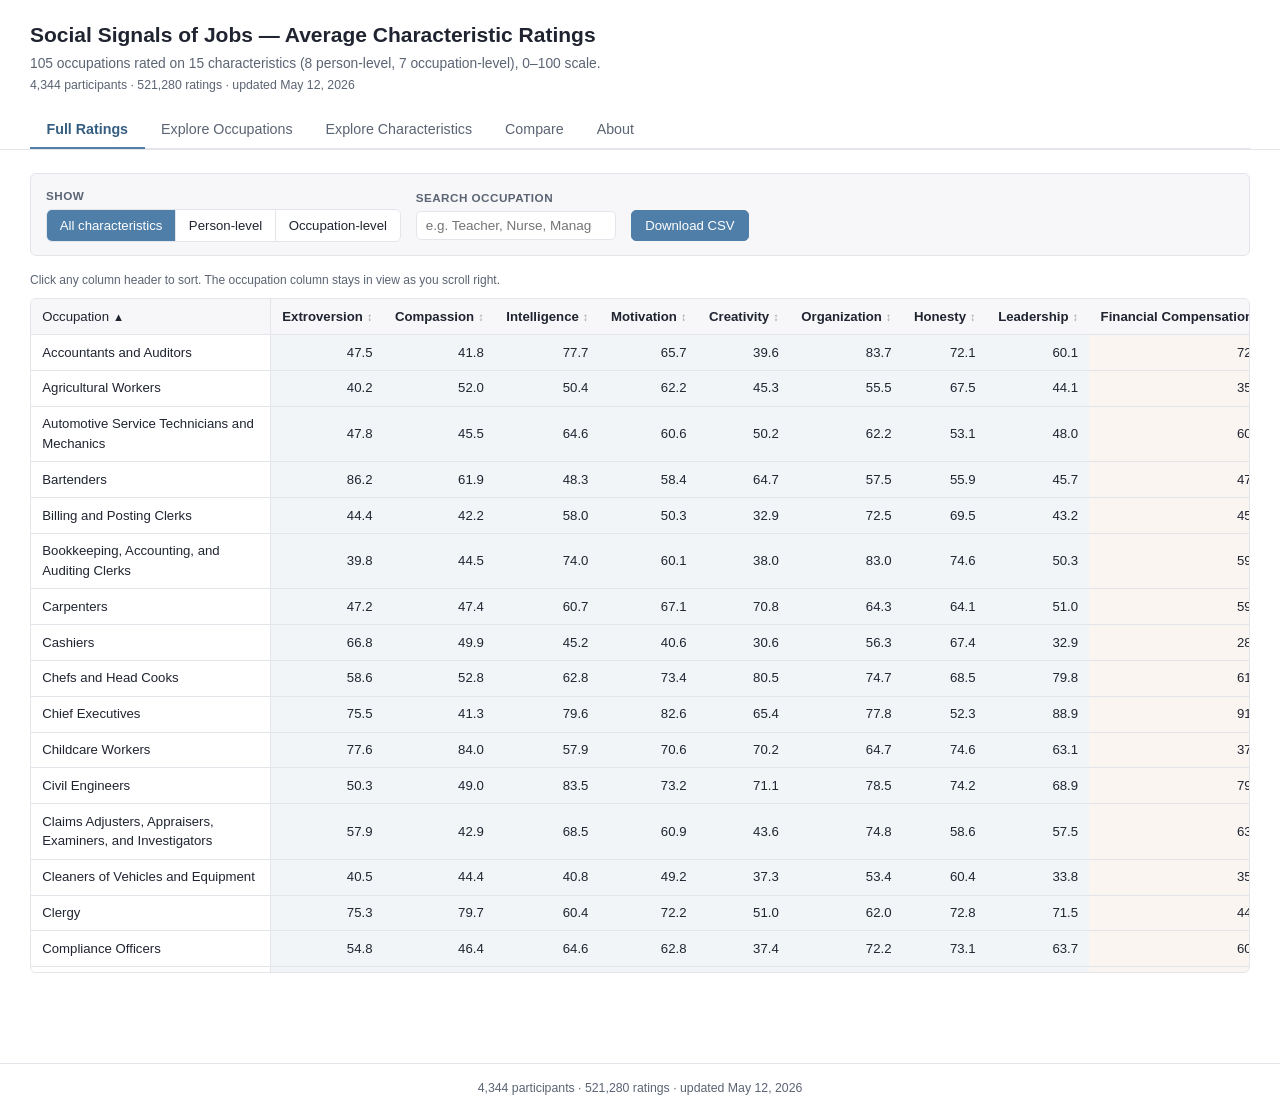
==== commit a78bd9fc: "Refresh data: 4,344 participants, 521,280 ratings Co-Authored-By: Claude Opus 4.7 (1M context) <nore" ====
--- a/index.html
+++ b/index.html
@@ -5,13 +5,13 @@
 <meta name="viewport" content="width=device-width, initial-scale=1">
 <title>Social Signals of Jobs &mdash; Ratings</title>
 <link rel="icon" href="data:image/svg+xml,<svg xmlns=%22http://www.w3.org/2000/svg%22 viewBox=%220 0 16 16%22><rect width=%2216%22 height=%2216%22 rx=%223%22 fill=%22%234f7fa8%22/><text x=%228%22 y=%2212%22 font-size=%2211%22 text-anchor=%22middle%22 fill=%22white%22 font-family=%22sans-serif%22 font-weight=%22bold%22>R</text></svg>">
-<link rel="stylesheet" href="app.css?v=1778237098">
+<link rel="stylesheet" href="app.css?v=1778632875">
 <script src="https://cdn.plot.ly/plotly-2.35.2.min.js" charset="utf-8"></script>
 </head>
 <body>
-<script id="ratings-data" type="application/json">[{"jobtitle":"Accountants and Auditors","Extroversion":47.35,"Compassion":41.75,"Intelligence":77.6,"Motivation":65.55,"Creativity":39.27,"Organization":83.66,"Honesty":72.05,"Leadership":60.03,"FinancialCompensation":72.53,"Prestige":65.88,"SocialImpact":54.25,"InterestingnessVariety":43.05,"LeadershipResponsibility":58.81,"DifficultyToGet":69.93,"PrecisionCoordination":81.44,"Person_Avg":60.91,"Occ_Avg":63.7},{"jobtitle":"Agricultural Workers","Extroversion":40.09,"Compassion":52.38,"Intelligence":50.56,"Motivation":62.45,"Creativity":45.28,"Organization":55.63,"Honesty":67.43,"Leadership":44.32,"FinancialCompensation":36.02,"Prestige":36.75,"SocialImpact":67.18,"InterestingnessVariety":45.71,"LeadershipResponsibility":40.99,"DifficultyToGet":33.47,"PrecisionCoordination":58.45,"Person_Avg":52.27,"Occ_Avg":45.51},{"jobtitle":"Automotive Service Technicians and Mechanics","Extroversion":47.69,"Compassion":45.33,"Intelligence":64.55,"Motivation":60.68,"Creativity":50.44,"Organization":62.22,"Honesty":53,"Leadership":48.11,"FinancialCompensation":60.67,"Prestige":48.44,"SocialImpact":57.58,"InterestingnessVariety":53.61,"LeadershipResponsibility":47.39,"DifficultyToGet":54.47,"PrecisionCoordination":77.12,"Person_Avg":54,"Occ_Avg":57.04},{"jobtitle":"Bartenders","Extroversion":86.35,"Compassion":62.06,"Intelligence":48.22,"Motivation":58.52,"Creativity":64.73,"Organization":57.67,"Honesty":55.76,"Leadership":45.78,"FinancialCompensation":47.49,"Prestige":39.02,"SocialImpact":54.22,"InterestingnessVariety":67.49,"LeadershipResponsibility":40.86,"DifficultyToGet":36.08,"PrecisionCoordination":61,"Person_Avg":59.89,"Occ_Avg":49.45},{"jobtitle":"Billing and Posting Clerks","Extroversion":44.34,"Compassion":42.16,"Intelligence":57.96,"Motivation":50.32,"Creativity":32.74,"Organization":72.59,"Honesty":69.68,"Leadership":43.27,"FinancialCompensation":45.9,"Prestige":38.51,"SocialImpact":46.57,"InterestingnessVariety":36.3,"LeadershipResponsibility":43.49,"DifficultyToGet":42.51,"PrecisionCoordination":70.08,"Person_Avg":51.63,"Occ_Avg":46.19},{"jobtitle":"Bookkeeping, Accounting, and Auditing Clerks","Extroversion":39.73,"Compassion":44.56,"Intelligence":73.83,"Motivation":59.96,"Creativity":37.88,"Organization":82.81,"Honesty":74.7,"Leadership":50.22,"FinancialCompensation":59.78,"Prestige":55.66,"SocialImpact":50.36,"InterestingnessVariety":42.02,"LeadershipResponsibility":51.61,"DifficultyToGet":60.54,"PrecisionCoordination":79.98,"Person_Avg":57.96,"Occ_Avg":57.14},{"jobtitle":"Carpenters","Extroversion":46.95,"Compassion":47.22,"Intelligence":61,"Motivation":67.07,"Creativity":71.01,"Organization":64.21,"Honesty":63.95,"Leadership":50.88,"FinancialCompensation":59.79,"Prestige":50.91,"SocialImpact":57.52,"InterestingnessVariety":58.67,"LeadershipResponsibility":49.18,"DifficultyToGet":54.8,"PrecisionCoordination":76.97,"Person_Avg":59.04,"Occ_Avg":58.26},{"jobtitle":"Cashiers","Extroversion":66.93,"Compassion":50.13,"Intelligence":44.92,"Motivation":40.31,"Creativity":30.51,"Organization":56.13,"Honesty":66.93,"Leadership":32.94,"FinancialCompensation":28.92,"Prestige":26.41,"SocialImpact":45.67,"InterestingnessVariety":30.8,"LeadershipResponsibility":32.29,"DifficultyToGet":22.23,"PrecisionCoordination":58.7,"Person_Avg":48.6,"Occ_Avg":35},{"jobtitle":"Chefs and Head Cooks","Extroversion":58.6,"Compassion":52.86,"Intelligence":62.69,"Motivation":73.4,"Creativity":80.38,"Organization":74.7,"Honesty":68.35,"Leadership":79.77,"FinancialCompensation":62,"Prestige":65.9,"SocialImpact":59.6,"InterestingnessVariety":70.69,"LeadershipResponsibility":77.29,"DifficultyToGet":64.82,"PrecisionCoordination":77.75,"Person_Avg":68.84,"Occ_Avg":68.29},{"jobtitle":"Chief Executives","Extroversion":75.4,"Compassion":41.28,"Intelligence":79.24,"Motivation":82.4,"Creativity":65.07,"Organization":77.62,"Honesty":52.26,"Leadership":88.86,"FinancialCompensation":91.62,"Prestige":88.97,"SocialImpact":65.73,"InterestingnessVariety":67.43,"LeadershipResponsibility":89.82,"DifficultyToGet":87.01,"PrecisionCoordination":71.69,"Person_Avg":70.27,"Occ_Avg":80.32},{"jobtitle":"Childcare Workers","Extroversion":78,"Compassion":84.21,"Intelligence":57.93,"Motivation":70.83,"Creativity":70.15,"Organization":64.49,"Honesty":74.49,"Leadership":63.12,"FinancialCompensation":37.56,"Prestige":45.91,"SocialImpact":80.8,"InterestingnessVariety":61.25,"LeadershipResponsibility":67.35,"DifficultyToGet":43.9,"PrecisionCoordination":63.93,"Person_Avg":70.4,"Occ_Avg":57.24},{"jobtitle":"Civil Engineers","Extroversion":50.16,"Compassion":48.72,"Intelligence":83.35,"Motivation":73.18,"Creativity":71.19,"Organization":78.44,"Honesty":73.94,"Leadership":69.02,"FinancialCompensation":79.38,"Prestige":76.02,"SocialImpact":72.24,"InterestingnessVariety":68.63,"LeadershipResponsibility":68.79,"DifficultyToGet":80.2,"PrecisionCoordination":84.29,"Person_Avg":68.5,"Occ_Avg":75.65},{"jobtitle":"Claims Adjusters, Appraisers, Examiners, and Investigators","Extroversion":57.73,"Compassion":42.61,"Intelligence":68.49,"Motivation":60.88,"Creativity":43.46,"Organization":74.76,"Honesty":58.23,"Leadership":57.54,"FinancialCompensation":63.24,"Prestige":54.67,"SocialImpact":51.99,"InterestingnessVariety":52.86,"LeadershipResponsibility":54.62,"DifficultyToGet":59.9,"PrecisionCoordination":73.18,"Person_Avg":57.96,"Occ_Avg":58.64},{"jobtitle":"Cleaners of Vehicles and Equipment","Extroversion":40.44,"Compassion":44.54,"Intelligence":41.07,"Motivation":49.45,"Creativity":37.43,"Organization":53.1,"Honesty":60.29,"Leadership":34.01,"FinancialCompensation":35.98,"Prestige":26.99,"SocialImpact":41.86,"InterestingnessVariety":34.28,"LeadershipResponsibility":32.05,"DifficultyToGet":25.63,"PrecisionCoordination":54.69,"Person_Avg":45.04,"Occ_Avg":35.93},{"jobtitle":"Clergy","Extroversion":75.16,"Compassion":79.58,"Intelligence":60.42,"Motivation":72.14,"Creativity":50.68,"Organization":61.83,"Honesty":72.71,"Leadership":71.5,"FinancialCompensation":44.57,"Prestige":66.94,"SocialImpact":75.39,"InterestingnessVariety":56.37,"LeadershipResponsibility":75.57,"DifficultyToGet":56.56,"PrecisionCoordination":50.95,"Person_Avg":68,"Occ_Avg":60.91},{"jobtitle":"Compliance Officers","Extroversion":54.7,"Compassion":46.39,"Intelligence":64.68,"Motivation":62.65,"Creativity":37.18,"Organization":72.05,"Honesty":73.43,"Leadership":63.48,"FinancialCompensation":60.85,"Prestige":56.61,"SocialImpact":57.95,"InterestingnessVariety":49.57,"LeadershipResponsibility":68.73,"DifficultyToGet":63.27,"PrecisionCoordination":68.47,"Person_Avg":59.32,"Occ_Avg":60.78},{"jobtitle":"Computer Support Specialists","Extroversion":49.57,"Compassion":48.05,"Intelligence":75.49,"Motivation":60.09,"Creativity":54.15,"Organization":66.89,"Honesty":68.44,"Leadership":53.63,"FinancialCompensation":63.88,"Prestige":57.72,"SocialImpact":56.04,"InterestingnessVariety":53.01,"LeadershipResponsibility":54.76,"DifficultyToGet":61.99,"PrecisionCoordination":72.37,"Person_Avg":59.54,"Occ_Avg":59.97},{"jobtitle":"Computer Systems Analysts","Extroversion":36.81,"Compassion":42.61,"Intelligence":81.99,"Motivation":67.94,"Creativity":57.32,"Organization":74.86,"Honesty":70.28,"Leadership":56.73,"FinancialCompensation":76.36,"Prestige":68.4,"SocialImpact":55.24,"InterestingnessVariety":57.92,"LeadershipResponsibility":56.85,"DifficultyToGet":73.59,"PrecisionCoordination":77.48,"Person_Avg":61.07,"Occ_Avg":66.55},{"jobtitle":"Computer and Information Systems Managers","Extroversion":42.58,"Compassion":43.14,"Intelligence":79.93,"Motivation":67.2,"Creativity":57.42,"Organization":77.47,"Honesty":71.54,"Leadership":71.27,"FinancialCompensation":76.03,"Prestige":71.35,"SocialImpact":54.82,"InterestingnessVariety":56.61,"LeadershipResponsibility":71.36,"DifficultyToGet":71.72,"PrecisionCoordination":76.97,"Person_Avg":63.82,"Occ_Avg":68.41},{"jobtitle":"Construction Equipment Operators","Extroversion":43.37,"Compassion":42.77,"Intelligence":56.76,"Motivation":60.32,"Creativity":42.47,"Organization":62.01,"Honesty":64.11,"Leadership":51.99,"FinancialCompensation":61.98,"Prestige":47.94,"SocialImpact":56.38,"InterestingnessVariety":49.3,"LeadershipResponsibility":51.49,"DifficultyToGet":55.99,"PrecisionCoordination":79.46,"Person_Avg":52.98,"Occ_Avg":57.51},{"jobtitle":"Construction Laborers","Extroversion":46.55,"Compassion":42.32,"Intelligence":48.59,"Motivation":58.29,"Creativity":46.09,"Organization":55.35,"Honesty":58.83,"Leadership":40.18,"FinancialCompensation":49.7,"Prestige":37.61,"SocialImpact":55.61,"InterestingnessVariety":45.97,"LeadershipResponsibility":39.58,"DifficultyToGet":34.08,"PrecisionCoordination":70.64,"Person_Avg":49.52,"Occ_Avg":47.6},{"jobtitle":"Construction Managers","Extroversion":62.18,"Compassion":45.26,"Intelligence":68.58,"Motivation":72.42,"Creativity":58.08,"Organization":72.88,"Honesty":62.06,"Leadership":80.82,"FinancialCompensation":70.16,"Prestige":63.76,"SocialImpact":58.9,"InterestingnessVariety":59.01,"LeadershipResponsibility":80.73,"DifficultyToGet":66.28,"PrecisionCoordination":78.32,"Person_Avg":65.28,"Occ_Avg":68.17},{"jobtitle":"Cooks","Extroversion":48.54,"Compassion":53.49,"Intelligence":51.66,"Motivation":61.07,"Creativity":69.73,"Organization":63.37,"Honesty":60.85,"Leadership":49.47,"FinancialCompensation":42.31,"Prestige":43.74,"SocialImpact":55.32,"InterestingnessVariety":57.87,"LeadershipResponsibility":49.13,"DifficultyToGet":39.61,"PrecisionCoordination":68.23,"Person_Avg":57.27,"Occ_Avg":50.89},{"jobtitle":"Couriers and Messengers","Extroversion":57.85,"Compassion":49.36,"Intelligence":45.25,"Motivation":52.37,"Creativity":37.04,"Organization":63.61,"Honesty":67.08,"Leadership":37.13,"FinancialCompensation":39.63,"Prestige":33.98,"SocialImpact":51.41,"InterestingnessVariety":46.39,"LeadershipResponsibility":36.33,"DifficultyToGet":30.85,"PrecisionCoordination":59.65,"Person_Avg":51.21,"Occ_Avg":42.61},{"jobtitle":"Customer Service Representatives","Extroversion":77.79,"Compassion":60.65,"Intelligence":51.73,"Motivation":48.65,"Creativity":46.44,"Organization":58.03,"Honesty":56.92,"Leadership":44.21,"FinancialCompensation":39.47,"Prestige":32.82,"SocialImpact":53.47,"InterestingnessVariety":43.97,"LeadershipResponsibility":43.06,"DifficultyToGet":32.9,"PrecisionCoordination":52.1,"Person_Avg":55.55,"Occ_Avg":42.54},{"jobtitle":"Driver/Sales Workers and Truck Drivers","Extroversion":47.49,"Compassion":42.38,"Intelligence":47.01,"Motivation":57.93,"Creativity":36.06,"Organization":53.8,"Honesty":59.38,"Leadership":43.65,"FinancialCompensation":52.96,"Prestige":37.64,"SocialImpact":56.7,"InterestingnessVariety":43.69,"LeadershipResponsibility":43.18,"DifficultyToGet":40.75,"PrecisionCoordination":62.85,"Person_Avg":48.46,"Occ_Avg":48.25},{"jobtitle":"Education and Childcare Administrators","Extroversion":75.05,"Compassion":79.85,"Intelligence":70.39,"Motivation":71.26,"Creativity":69.53,"Organization":75.25,"Honesty":74.24,"Leadership":75.53,"FinancialCompensation":55.31,"Prestige":60.89,"SocialImpact":79.68,"InterestingnessVariety":62.16,"LeadershipResponsibility":78.66,"DifficultyToGet":64,"PrecisionCoordination":69.69,"Person_Avg":73.89,"Occ_Avg":67.2},{"jobtitle":"Educational, Guidance, and Career Counselors and Advisors","Extroversion":79.47,"Compassion":80.07,"Intelligence":71.1,"Motivation":71.99,"Creativity":66.09,"Organization":70.37,"Honesty":74.97,"Leadership":72.18,"FinancialCompensation":53.38,"Prestige":60.37,"SocialImpact":80.01,"InterestingnessVariety":65.43,"LeadershipResponsibility":74.56,"DifficultyToGet":62.26,"PrecisionCoordination":62.45,"Person_Avg":73.28,"Occ_Avg":65.49},{"jobtitle":"Electricians","Extroversion":46.45,"Compassion":46.57,"Intelligence":70.85,"Motivation":65.8,"Creativity":52.44,"Organization":68.88,"Honesty":65.79,"Leadership":52.9,"FinancialCompensation":71.67,"Prestige":60.53,"SocialImpact":60.87,"InterestingnessVariety":55.58,"LeadershipResponsibility":53.94,"DifficultyToGet":64.45,"PrecisionCoordination":80.89,"Person_Avg":58.71,"Occ_Avg":63.99},{"jobtitle":"Elementary and Middle School Teachers","Extroversion":81.07,"Compassion":81.92,"Intelligence":71.89,"Motivation":75.34,"Creativity":78.92,"Organization":74.15,"Honesty":76.87,"Leadership":72.44,"FinancialCompensation":44.71,"Prestige":59.15,"SocialImpact":84.76,"InterestingnessVariety":69.68,"LeadershipResponsibility":76.48,"DifficultyToGet":57.04,"PrecisionCoordination":69.17,"Person_Avg":76.58,"Occ_Avg":65.86},{"jobtitle":"Fast Food and Counter Workers","Extroversion":66.11,"Compassion":49.62,"Intelligence":37.17,"Motivation":38.63,"Creativity":33.15,"Organization":49.31,"Honesty":53.28,"Leadership":31.27,"FinancialCompensation":24.9,"Prestige":21.32,"SocialImpact":48.03,"InterestingnessVariety":32.02,"LeadershipResponsibility":30.3,"DifficultyToGet":19.62,"PrecisionCoordination":49.65,"Person_Avg":44.82,"Occ_Avg":32.26},{"jobtitle":"Financial Managers","Extroversion":62.47,"Compassion":46.41,"Intelligence":77.03,"Motivation":72.4,"Creativity":52.5,"Organization":80.47,"Honesty":60.35,"Leadership":75.77,"FinancialCompensation":78.99,"Prestige":72.79,"SocialImpact":59.29,"InterestingnessVariety":51.85,"LeadershipResponsibility":75.52,"DifficultyToGet":73.44,"PrecisionCoordination":76.01,"Person_Avg":65.92,"Occ_Avg":69.7},{"jobtitle":"Financial and Investment Analysts","Extroversion":54.12,"Compassion":40.96,"Intelligence":79.13,"Motivation":73.26,"Creativity":50.25,"Organization":78.01,"Honesty":60.21,"Leadership":63.06,"FinancialCompensation":79,"Prestige":73.49,"SocialImpact":54.92,"InterestingnessVariety":56.8,"LeadershipResponsibility":65.88,"DifficultyToGet":72.62,"PrecisionCoordination":76.32,"Person_Avg":62.37,"Occ_Avg":68.43},{"jobtitle":"Firefighters","Extroversion":66.45,"Compassion":83.59,"Intelligence":66.33,"Motivation":85.03,"Creativity":56.2,"Organization":72.6,"Honesty":80.84,"Leadership":76.79,"FinancialCompensation":60.15,"Prestige":76.65,"SocialImpact":85.35,"InterestingnessVariety":75.77,"LeadershipResponsibility":78.1,"DifficultyToGet":65.69,"PrecisionCoordination":82.84,"Person_Avg":73.48,"Occ_Avg":74.94},{"jobtitle":"First-Line Supervisors of Construction Trades and Extraction Workers","Extroversion":59.76,"Compassion":46.39,"Intelligence":63.02,"Motivation":65.76,"Creativity":48.37,"Organization":67.36,"Honesty":62.57,"Leadership":74.07,"FinancialCompensation":63.9,"Prestige":53.51,"SocialImpact":56,"InterestingnessVariety":51.31,"LeadershipResponsibility":73.03,"DifficultyToGet":60.17,"PrecisionCoordination":71.02,"Person_Avg":60.91,"Occ_Avg":61.28},{"jobtitle":"First-Line Supervisors of Food Preparation and Serving Workers","Extroversion":61.12,"Compassion":52.24,"Intelligence":49.97,"Motivation":57.68,"Creativity":44.63,"Organization":64.13,"Honesty":61.56,"Leadership":65.05,"FinancialCompensation":43.56,"Prestige":41.07,"SocialImpact":53.96,"InterestingnessVariety":41.52,"LeadershipResponsibility":64.13,"DifficultyToGet":40.72,"PrecisionCoordination":61.56,"Person_Avg":57.05,"Occ_Avg":49.5},{"jobtitle":"First-Line Supervisors of Non-Retail Sales Workers","Extroversion":63.25,"Compassion":50.09,"Intelligence":56.96,"Motivation":57.68,"Creativity":44.89,"Organization":63.12,"Honesty":58.34,"Leadership":68.74,"FinancialCompensation":54.03,"Prestige":50.68,"SocialImpact":50.14,"InterestingnessVariety":44.66,"LeadershipResponsibility":65.6,"DifficultyToGet":48.47,"PrecisionCoordination":58.16,"Person_Avg":57.88,"Occ_Avg":53.11},{"jobtitle":"First-Line Supervisors of Office and Administrative Support Workers","Extroversion":66.11,"Compassion":53.44,"Intelligence":61.92,"Motivation":60.82,"Creativity":45.27,"Organization":71.31,"Honesty":62.77,"Leadership":72.22,"FinancialCompensation":57.04,"Prestige":54.1,"SocialImpact":53.21,"InterestingnessVariety":45.14,"LeadershipResponsibility":71.19,"DifficultyToGet":55.64,"PrecisionCoordination":63.49,"Person_Avg":61.73,"Occ_Avg":57.12},{"jobtitle":"First-Line Supervisors of Production and Operating Workers","Extroversion":61.28,"Compassion":51.74,"Intelligence":61.52,"Motivation":62.75,"Creativity":46.45,"Organization":68.92,"Honesty":62.28,"Leadership":72.47,"FinancialCompensation":59.53,"Prestige":53.48,"SocialImpact":52.21,"InterestingnessVariety":48.98,"LeadershipResponsibility":71.23,"DifficultyToGet":55.97,"PrecisionCoordination":67.61,"Person_Avg":60.93,"Occ_Avg":58.43},{"jobtitle":"First-Line Supervisors of Retail Sales Workers","Extroversion":71.84,"Compassion":50.37,"Intelligence":54.36,"Motivation":56.6,"Creativity":47.14,"Organization":62.68,"Honesty":57.37,"Leadership":66.96,"FinancialCompensation":49.21,"Prestige":44.66,"SocialImpact":49.57,"InterestingnessVariety":46.62,"LeadershipResponsibility":68.98,"DifficultyToGet":45.8,"PrecisionCoordination":55.38,"Person_Avg":58.42,"Occ_Avg":51.46},{"jobtitle":"Food Preparation Workers","Extroversion":46.82,"Compassion":48.02,"Intelligence":40.99,"Motivation":47.24,"Creativity":45.53,"Organization":59.93,"Honesty":62,"Leadership":34.7,"FinancialCompensation":31.01,"Prestige":28.36,"SocialImpact":53.21,"InterestingnessVariety":37.84,"LeadershipResponsibility":35.95,"DifficultyToGet":24.37,"PrecisionCoordination":59.15,"Person_Avg":48.15,"Occ_Avg":38.56},{"jobtitle":"Food Service Managers","Extroversion":64.94,"Compassion":52.64,"Intelligence":54.64,"Motivation":58.85,"Creativity":50.18,"Organization":67.07,"Honesty":60.44,"Leadership":70.81,"FinancialCompensation":48.72,"Prestige":45.93,"SocialImpact":52.92,"InterestingnessVariety":46.4,"LeadershipResponsibility":72.02,"DifficultyToGet":47.67,"PrecisionCoordination":61.59,"Person_Avg":59.95,"Occ_Avg":53.61},{"jobtitle":"General Maintenance and Repair Workers","Extroversion":47.91,"Compassion":47.09,"Intelligence":57.4,"Motivation":56.25,"Creativity":50.44,"Organization":60.69,"Honesty":59.23,"Leadership":43.53,"FinancialCompensation":49.71,"Prestige":39.3,"SocialImpact":57.49,"InterestingnessVariety":50.64,"LeadershipResponsibility":41.38,"DifficultyToGet":42.41,"PrecisionCoordination":69.45,"Person_Avg":52.82,"Occ_Avg":50.05},{"jobtitle":"General Office Clerks","Extroversion":57.94,"Compassion":49.87,"Intelligence":54.9,"Motivation":51.38,"Creativity":39.64,"Organization":71.05,"Honesty":63.97,"Leadership":43.43,"FinancialCompensation":41.01,"Prestige":40.53,"SocialImpact":46.84,"InterestingnessVariety":41.01,"LeadershipResponsibility":43.08,"DifficultyToGet":38.64,"PrecisionCoordination":59.62,"Person_Avg":54.02,"Occ_Avg":44.39},{"jobtitle":"General and Operations Managers","Extroversion":68.11,"Compassion":50.65,"Intelligence":68.6,"Motivation":68.08,"Creativity":53.29,"Organization":74.31,"Honesty":63.9,"Leadership":80.27,"FinancialCompensation":68.41,"Prestige":65.59,"SocialImpact":55.74,"InterestingnessVariety":56.99,"LeadershipResponsibility":80.97,"DifficultyToGet":67.47,"PrecisionCoordination":70.25,"Person_Avg":65.9,"Occ_Avg":66.49},{"jobtitle":"Hairdressers, Hairstylists, and Cosmetologists","Extroversion":81.21,"Compassion":69.37,"Intelligence":50.83,"Motivation":65.99,"Creativity":81.38,"Organization":57.82,"Honesty":62.16,"Leadership":47.83,"FinancialCompensation":49.83,"Prestige":46.18,"SocialImpact":59.51,"InterestingnessVariety":68.25,"LeadershipResponsibility":44.26,"DifficultyToGet":43.63,"PrecisionCoordination":70.05,"Person_Avg":64.57,"Occ_Avg":54.53},{"jobtitle":"Heating, Air Conditioning, and Refrigeration Mechanics and Installers","Extroversion":50.37,"Compassion":46.4,"Intelligence":63.68,"Motivation":61.07,"Creativity":46.44,"Organization":60.63,"Honesty":62.25,"Leadership":48.62,"FinancialCompensation":62.87,"Prestige":48.92,"SocialImpact":56.42,"InterestingnessVariety":47.06,"LeadershipResponsibility":49.32,"DifficultyToGet":56.95,"PrecisionCoordination":74.28,"Person_Avg":54.93,"Occ_Avg":56.55},{"jobtitle":"Home Health Aides","Extroversion":68.41,"Compassion":84.9,"Intelligence":60.85,"Motivation":65.17,"Creativity":49.14,"Organization":67.24,"Honesty":73.73,"Leadership":54.41,"FinancialCompensation":48.12,"Prestige":44.97,"SocialImpact":72.86,"InterestingnessVariety":55.17,"LeadershipResponsibility":57.96,"DifficultyToGet":45.1,"PrecisionCoordination":68.62,"Person_Avg":65.48,"Occ_Avg":56.11},{"jobtitle":"Hosts and Hostesses, Restaurant, Lounge, and Coffee Shop","Extroversion":81.71,"Compassion":64.37,"Intelligence":45.13,"Motivation":52.04,"Creativity":47.6,"Organization":58.66,"Honesty":62.57,"Leadership":42.15,"FinancialCompensation":34.01,"Prestige":32.36,"SocialImpact":52.03,"InterestingnessVariety":51.23,"LeadershipResponsibility":43.13,"DifficultyToGet":26.74,"PrecisionCoordination":53.05,"Person_Avg":56.78,"Occ_Avg":41.79},{"jobtitle":"Human Resources Workers","Extroversion":72.25,"Compassion":65.02,"Intelligence":61.8,"Motivation":59.96,"Creativity":48.83,"Organization":69.54,"Honesty":63.84,"Leadership":61.77,"FinancialCompensation":57.43,"Prestige":52.4,"SocialImpact":64.02,"InterestingnessVariety":54.44,"LeadershipResponsibility":62.93,"DifficultyToGet":57.1,"PrecisionCoordination":59.6,"Person_Avg":62.88,"Occ_Avg":58.27},{"jobtitle":"Industrial Truck and Tractor Operators","Extroversion":38.13,"Compassion":42.51,"Intelligence":50.23,"Motivation":56.21,"Creativity":35.76,"Organization":55.12,"Honesty":60.82,"Leadership":45.04,"FinancialCompensation":58.69,"Prestige":39.96,"SocialImpact":52.49,"InterestingnessVariety":41.62,"LeadershipResponsibility":43.18,"DifficultyToGet":48.49,"PrecisionCoordination":67.15,"Person_Avg":47.98,"Occ_Avg":50.23},{"jobtitle":"Industrial and Refractory Machinery Mechanics","Extroversion":40.11,"Compassion":42.31,"Intelligence":65.93,"Motivation":59.73,"Creativity":48.71,"Organization":64.17,"Honesty":65.65,"Leadership":50.24,"FinancialCompensation":64.14,"Prestige":51.55,"SocialImpact":52.6,"InterestingnessVariety":51.27,"LeadershipResponsibility":49.5,"DifficultyToGet":60.94,"PrecisionCoordination":78.09,"Person_Avg":54.61,"Occ_Avg":58.3},{"jobtitle":"Inspectors, Testers, Sorters, Samplers, and Weighers","Extroversion":43.84,"Compassion":43.31,"Intelligence":60.23,"Motivation":56.68,"Creativity":39.14,"Organization":72.61,"Honesty":72.16,"Leadership":50.23,"FinancialCompensation":52.55,"Prestige":47.22,"SocialImpact":53.08,"InterestingnessVariety":48.6,"LeadershipResponsibility":51.13,"DifficultyToGet":51.12,"PrecisionCoordination":76.27,"Person_Avg":54.78,"Occ_Avg":54.28},{"jobtitle":"Insurance Sales Agents","Extroversion":81.55,"Compassion":43.53,"Intelligence":58.55,"Motivation":69.91,"Creativity":46.45,"Organization":65.41,"Honesty":43.93,"Leadership":54.44,"FinancialCompensation":62.61,"Prestige":47.88,"SocialImpact":48.49,"InterestingnessVariety":41.75,"LeadershipResponsibility":52.58,"DifficultyToGet":43.93,"PrecisionCoordination":56.44,"Person_Avg":57.97,"Occ_Avg":50.53},{"jobtitle":"Involuntarily Unemployed and Searching for a Job","Extroversion":53.98,"Compassion":51.35,"Intelligence":49.72,"Motivation":65.86,"Creativity":49.33,"Organization":45.76,"Honesty":53.36,"Leadership":34.95,"FinancialCompensation":12.83,"Prestige":17.45,"SocialImpact":30.95,"InterestingnessVariety":27.73,"LeadershipResponsibility":27.89,"DifficultyToGet":21.24,"PrecisionCoordination":35.53,"Person_Avg":50.54,"Occ_Avg":24.8},{"jobtitle":"Janitors and Building Cleaners","Extroversion":37.15,"Compassion":50.29,"Intelligence":39.76,"Motivation":47.13,"Creativity":31.76,"Organization":55.95,"Honesty":64.37,"Leadership":33.68,"FinancialCompensation":30.83,"Prestige":23.06,"SocialImpact":53.79,"InterestingnessVariety":28.54,"LeadershipResponsibility":28.48,"DifficultyToGet":23.5,"PrecisionCoordination":49.54,"Person_Avg":45.01,"Occ_Avg":33.96},{"jobtitle":"Landscaping and Groundskeeping Workers","Extroversion":44.21,"Compassion":49.46,"Intelligence":43.91,"Motivation":57.75,"Creativity":63.46,"Organization":54.91,"Honesty":62.08,"Leadership":40.36,"FinancialCompensation":39.69,"Prestige":33.06,"SocialImpact":54.23,"InterestingnessVariety":51.05,"LeadershipResponsibility":39.37,"DifficultyToGet":31.39,"PrecisionCoordination":61.94,"Person_Avg":52.02,"Occ_Avg":44.39},{"jobtitle":"Lawyers","Extroversion":77.64,"Compassion":48.93,"Intelligence":85.82,"Motivation":81.72,"Creativity":66.69,"Organization":83.05,"Honesty":46.34,"Leadership":76.68,"FinancialCompensation":88.69,"Prestige":86.81,"SocialImpact":73.07,"InterestingnessVariety":75.56,"LeadershipResponsibility":77.18,"DifficultyToGet":86.17,"PrecisionCoordination":78.24,"Person_Avg":70.86,"Occ_Avg":80.82},{"jobtitle":"Licensed Practical and Licensed Vocational Nurses","Extroversion":75.65,"Compassion":82.69,"Intelligence":76.7,"Motivation":75.53,"Creativity":53.49,"Organization":77,"Honesty":79.13,"Leadership":68.09,"FinancialCompensation":70,"Prestige":72.13,"SocialImpact":80.12,"InterestingnessVariety":70.86,"LeadershipResponsibility":67.84,"DifficultyToGet":70.42,"PrecisionCoordination":80.52,"Person_Avg":73.54,"Occ_Avg":73.13},{"jobtitle":"Machinists","Extroversion":37.61,"Compassion":40.53,"Intelligence":64.52,"Motivation":60.54,"Creativity":53.84,"Organization":64.66,"Honesty":64.8,"Leadership":46.21,"FinancialCompensation":60.88,"Prestige":50.35,"SocialImpact":50.09,"InterestingnessVariety":52.48,"LeadershipResponsibility":44.06,"DifficultyToGet":60.32,"PrecisionCoordination":80.29,"Person_Avg":54.09,"Occ_Avg":56.92},{"jobtitle":"Maids and Housekeeping Cleaners","Extroversion":44.52,"Compassion":56.72,"Intelligence":38.97,"Motivation":51.49,"Creativity":36.62,"Organization":64.08,"Honesty":64.5,"Leadership":32.88,"FinancialCompensation":33.29,"Prestige":24.52,"SocialImpact":47.62,"InterestingnessVariety":35.46,"LeadershipResponsibility":33.67,"DifficultyToGet":21.9,"PrecisionCoordination":54.76,"Person_Avg":48.72,"Occ_Avg":35.89},{"jobtitle":"Management Analysts","Extroversion":49.91,"Compassion":43.14,"Intelligence":74.62,"Motivation":66.2,"Creativity":54.01,"Organization":77.42,"Honesty":65.06,"Leadership":67.19,"FinancialCompensation":71.29,"Prestige":65.91,"SocialImpact":51.41,"InterestingnessVariety":51.14,"LeadershipResponsibility":66.02,"DifficultyToGet":69.07,"PrecisionCoordination":71.82,"Person_Avg":62.19,"Occ_Avg":63.81},{"jobtitle":"Manual Laborers and Freight, Stock, and Material Movers","Extroversion":41.65,"Compassion":42.75,"Intelligence":42.9,"Motivation":50.51,"Creativity":34.61,"Organization":53.23,"Honesty":58.84,"Leadership":38.35,"FinancialCompensation":39.83,"Prestige":30.49,"SocialImpact":53.03,"InterestingnessVariety":35.15,"LeadershipResponsibility":35.98,"DifficultyToGet":32.04,"PrecisionCoordination":62.42,"Person_Avg":45.36,"Occ_Avg":41.28},{"jobtitle":"Manual Packers and Packagers","Extroversion":35.74,"Compassion":40.54,"Intelligence":39.89,"Motivation":46.48,"Creativity":33.6,"Organization":59.78,"Honesty":60.18,"Leadership":31.85,"FinancialCompensation":36.34,"Prestige":28.1,"SocialImpact":43.49,"InterestingnessVariety":30.35,"LeadershipResponsibility":31.45,"DifficultyToGet":24.62,"PrecisionCoordination":59.39,"Person_Avg":43.51,"Occ_Avg":36.25},{"jobtitle":"Market Research Analysts and Marketing Specialists","Extroversion":61.38,"Compassion":45.97,"Intelligence":73.02,"Motivation":67.58,"Creativity":64.32,"Organization":72.33,"Honesty":61.46,"Leadership":59.38,"FinancialCompensation":67.34,"Prestige":64.27,"SocialImpact":56.62,"InterestingnessVariety":61.61,"LeadershipResponsibility":59.55,"DifficultyToGet":63.74,"PrecisionCoordination":70.54,"Person_Avg":63.18,"Occ_Avg":63.38},{"jobtitle":"Marketing Managers","Extroversion":76.07,"Compassion":48.31,"Intelligence":69.17,"Motivation":70.7,"Creativity":75.34,"Organization":71.6,"Honesty":53.83,"Leadership":75.91,"FinancialCompensation":69.87,"Prestige":64.71,"SocialImpact":55.91,"InterestingnessVariety":62.3,"LeadershipResponsibility":75.26,"DifficultyToGet":66.7,"PrecisionCoordination":63.48,"Person_Avg":67.62,"Occ_Avg":65.46},{"jobtitle":"Mechanical Engineers","Extroversion":44.05,"Compassion":43.1,"Intelligence":84.95,"Motivation":74.13,"Creativity":69.03,"Organization":79.23,"Honesty":73.67,"Leadership":66.27,"FinancialCompensation":79.34,"Prestige":76.94,"SocialImpact":66.97,"InterestingnessVariety":67.2,"LeadershipResponsibility":64.33,"DifficultyToGet":81.77,"PrecisionCoordination":86.13,"Person_Avg":66.8,"Occ_Avg":74.67},{"jobtitle":"Medical Assistants","Extroversion":69.23,"Compassion":77.43,"Intelligence":71.48,"Motivation":71.35,"Creativity":47.33,"Organization":76.69,"Honesty":77.51,"Leadership":53.35,"FinancialCompensation":59.52,"Prestige":61.23,"SocialImpact":72.2,"InterestingnessVariety":63.83,"LeadershipResponsibility":54.88,"DifficultyToGet":63.32,"PrecisionCoordination":79.05,"Person_Avg":68.05,"Occ_Avg":64.86},{"jobtitle":"Medical and Health Services Managers","Extroversion":68.33,"Compassion":69.55,"Intelligence":74.94,"Motivation":72.04,"Creativity":51.97,"Organization":79.4,"Honesty":71.67,"Leadership":79.45,"FinancialCompensation":73.85,"Prestige":68.78,"SocialImpact":73.25,"InterestingnessVariety":61.62,"LeadershipResponsibility":79.51,"DifficultyToGet":71,"PrecisionCoordination":75.15,"Person_Avg":70.92,"Occ_Avg":71.88},{"jobtitle":"Nursing Assistants","Extroversion":71.53,"Compassion":81.21,"Intelligence":67.06,"Motivation":70.87,"Creativity":48.6,"Organization":71.61,"Honesty":74.85,"Leadership":53.28,"FinancialCompensation":54.04,"Prestige":56.05,"SocialImpact":75.9,"InterestingnessVariety":62.69,"LeadershipResponsibility":52.25,"DifficultyToGet":57.5,"PrecisionCoordination":75.98,"Person_Avg":67.38,"Occ_Avg":62.06},{"jobtitle":"Out of the Labor Force and Receiving Disability Benefits","Extroversion":36.22,"Compassion":51.41,"Intelligence":42.56,"Motivation":30.99,"Creativity":35.11,"Organization":35.73,"Honesty":52.97,"Leadership":24.98,"FinancialCompensation":23.85,"Prestige":20.77,"SocialImpact":32.56,"InterestingnessVariety":26.33,"LeadershipResponsibility":20.66,"DifficultyToGet":33.27,"PrecisionCoordination":25.42,"Person_Avg":38.75,"Occ_Avg":26.12},{"jobtitle":"Painters and Paperhangers","Extroversion":42.35,"Compassion":46.66,"Intelligence":47.6,"Motivation":58.97,"Creativity":68.07,"Organization":55.73,"Honesty":62.01,"Leadership":40.93,"FinancialCompensation":47.3,"Prestige":37.25,"SocialImpact":46.45,"InterestingnessVariety":49.81,"LeadershipResponsibility":39.46,"DifficultyToGet":39.64,"PrecisionCoordination":69.55,"Person_Avg":52.79,"Occ_Avg":47.07},{"jobtitle":"Paralegals and Legal Assistants","Extroversion":61.76,"Compassion":52.57,"Intelligence":74.28,"Motivation":69.48,"Creativity":50.26,"Organization":81.42,"Honesty":68.11,"Leadership":56.88,"FinancialCompensation":64.18,"Prestige":64.43,"SocialImpact":62.58,"InterestingnessVariety":61.09,"LeadershipResponsibility":60.04,"DifficultyToGet":65.53,"PrecisionCoordination":74.97,"Person_Avg":64.35,"Occ_Avg":64.69},{"jobtitle":"Personal Care Aides","Extroversion":71.96,"Compassion":84.29,"Intelligence":57.2,"Motivation":66.6,"Creativity":51.59,"Organization":65.92,"Honesty":73.43,"Leadership":54.15,"FinancialCompensation":42.15,"Prestige":42.94,"SocialImpact":71.71,"InterestingnessVariety":55.28,"LeadershipResponsibility":54.24,"DifficultyToGet":44.03,"PrecisionCoordination":66.28,"Person_Avg":65.64,"Occ_Avg":53.8},{"jobtitle":"Personal Financial Advisors","Extroversion":70.52,"Compassion":56.3,"Intelligence":76.48,"Motivation":71.59,"Creativity":55.05,"Organization":77.97,"Honesty":66.4,"Leadership":66.88,"FinancialCompensation":76.28,"Prestige":69.25,"SocialImpact":58.53,"InterestingnessVariety":56.62,"LeadershipResponsibility":67.25,"DifficultyToGet":69.56,"PrecisionCoordination":71.88,"Person_Avg":67.65,"Occ_Avg":67.05},{"jobtitle":"Pharmacists","Extroversion":59.45,"Compassion":67.93,"Intelligence":81.99,"Motivation":70.83,"Creativity":39.64,"Organization":84.2,"Honesty":81.45,"Leadership":67.24,"FinancialCompensation":78.76,"Prestige":75.23,"SocialImpact":71.89,"InterestingnessVariety":56.14,"LeadershipResponsibility":71.12,"DifficultyToGet":78.34,"PrecisionCoordination":86.58,"Person_Avg":69.09,"Occ_Avg":74.01},{"jobtitle":"Pharmacy Technicians","Extroversion":56.46,"Compassion":64.79,"Intelligence":73.03,"Motivation":63.88,"Creativity":38.25,"Organization":80.24,"Honesty":79.25,"Leadership":53.6,"FinancialCompensation":62.7,"Prestige":62.67,"SocialImpact":67.15,"InterestingnessVariety":51.48,"LeadershipResponsibility":58.57,"DifficultyToGet":64.38,"PrecisionCoordination":83.31,"Person_Avg":63.69,"Occ_Avg":64.32},{"jobtitle":"Plumbers, Pipefitters, and Steamfitters","Extroversion":44.07,"Compassion":43.55,"Intelligence":60.07,"Motivation":62,"Creativity":51.05,"Organization":61.34,"Honesty":60.3,"Leadership":48.25,"FinancialCompensation":66.03,"Prestige":47.26,"SocialImpact":56.61,"InterestingnessVariety":49.66,"LeadershipResponsibility":47.17,"DifficultyToGet":57.17,"PrecisionCoordination":76.02,"Person_Avg":53.83,"Occ_Avg":57.13},{"jobtitle":"Police Officers","Extroversion":72.55,"Compassion":54.88,"Intelligence":59.74,"Motivation":69.74,"Creativity":42.42,"Organization":62.8,"Honesty":60.07,"Leadership":73.71,"FinancialCompensation":60.8,"Prestige":65.2,"SocialImpact":82.3,"InterestingnessVariety":72.25,"LeadershipResponsibility":72.29,"DifficultyToGet":58.01,"PrecisionCoordination":69.7,"Person_Avg":61.99,"Occ_Avg":68.65},{"jobtitle":"Postsecondary Teachers","Extroversion":75.6,"Compassion":72.75,"Intelligence":76.16,"Motivation":71.46,"Creativity":71.69,"Organization":72.35,"Honesty":74.63,"Leadership":70.66,"FinancialCompensation":54.9,"Prestige":63.82,"SocialImpact":78.94,"InterestingnessVariety":66.34,"LeadershipResponsibility":71.15,"DifficultyToGet":64.66,"PrecisionCoordination":66.4,"Person_Avg":73.16,"Occ_Avg":66.6},{"jobtitle":"Preschool and Kindergarten Teachers","Extroversion":82.54,"Compassion":85.99,"Intelligence":66.63,"Motivation":75.02,"Creativity":78.93,"Organization":71.96,"Honesty":78.98,"Leadership":71.2,"FinancialCompensation":42.81,"Prestige":54.02,"SocialImpact":82.09,"InterestingnessVariety":66.78,"LeadershipResponsibility":74.66,"DifficultyToGet":55.25,"PrecisionCoordination":64.15,"Person_Avg":76.41,"Occ_Avg":62.82},{"jobtitle":"Project Management Specialists","Extroversion":68.75,"Compassion":50.16,"Intelligence":71.57,"Motivation":70.92,"Creativity":63.05,"Organization":80.49,"Honesty":64.79,"Leadership":78.44,"FinancialCompensation":73.14,"Prestige":69.13,"SocialImpact":55.41,"InterestingnessVariety":61.28,"LeadershipResponsibility":77.84,"DifficultyToGet":69,"PrecisionCoordination":74.73,"Person_Avg":68.52,"Occ_Avg":68.65},{"jobtitle":"Property, Real Estate, and Community Association Managers","Extroversion":76.82,"Compassion":50.83,"Intelligence":63.52,"Motivation":67.95,"Creativity":52.82,"Organization":70.1,"Honesty":51.9,"Leadership":70.32,"FinancialCompensation":67.61,"Prestige":60.24,"SocialImpact":60.56,"InterestingnessVariety":55.25,"LeadershipResponsibility":69.01,"DifficultyToGet":57.39,"PrecisionCoordination":62.77,"Person_Avg":63.03,"Occ_Avg":61.83},{"jobtitle":"Real Estate Brokers and Sales Agents","Extroversion":85.37,"Compassion":49.46,"Intelligence":63.14,"Motivation":76.69,"Creativity":58.57,"Organization":69.29,"Honesty":46.52,"Leadership":62.4,"FinancialCompensation":70.37,"Prestige":63.38,"SocialImpact":56.86,"InterestingnessVariety":59.49,"LeadershipResponsibility":59.27,"DifficultyToGet":53.03,"PrecisionCoordination":61.59,"Person_Avg":63.93,"Occ_Avg":60.57},{"jobtitle":"Receptionists and Information Clerks","Extroversion":74.91,"Compassion":58.31,"Intelligence":53.3,"Motivation":49.42,"Creativity":42.18,"Organization":72.11,"Honesty":65.66,"Leadership":42.43,"FinancialCompensation":39.61,"Prestige":38.67,"SocialImpact":51.71,"InterestingnessVariety":41.98,"LeadershipResponsibility":41.89,"DifficultyToGet":35.55,"PrecisionCoordination":58.98,"Person_Avg":57.29,"Occ_Avg":44.06},{"jobtitle":"Registered Nurses","Extroversion":76.41,"Compassion":85.62,"Intelligence":79.89,"Motivation":79.6,"Creativity":55.36,"Organization":79.47,"Honesty":80.42,"Leadership":71.38,"FinancialCompensation":73.37,"Prestige":74.74,"SocialImpact":84.77,"InterestingnessVariety":74.36,"LeadershipResponsibility":72.57,"DifficultyToGet":74.21,"PrecisionCoordination":84.51,"Person_Avg":76.02,"Occ_Avg":76.93},{"jobtitle":"Retail Salespersons","Extroversion":79.31,"Compassion":51.15,"Intelligence":46.03,"Motivation":54.99,"Creativity":49.24,"Organization":52.56,"Honesty":50.34,"Leadership":42.46,"FinancialCompensation":37.5,"Prestige":32.76,"SocialImpact":45.84,"InterestingnessVariety":40.88,"LeadershipResponsibility":38.21,"DifficultyToGet":28.94,"PrecisionCoordination":44.89,"Person_Avg":53.26,"Occ_Avg":38.43},{"jobtitle":"Retired","Extroversion":45.15,"Compassion":56.23,"Intelligence":53.91,"Motivation":37.21,"Creativity":47.54,"Organization":42.61,"Honesty":64.04,"Leadership":31.51,"FinancialCompensation":34.21,"Prestige":50.56,"SocialImpact":35.38,"InterestingnessVariety":48.02,"LeadershipResponsibility":25.97,"DifficultyToGet":41.76,"PrecisionCoordination":29.46,"Person_Avg":47.27,"Occ_Avg":37.91},{"jobtitle":"Sales Managers","Extroversion":80.16,"Compassion":46.37,"Intelligence":60.97,"Motivation":72.34,"Creativity":58.63,"Organization":67.32,"Honesty":48.43,"Leadership":75.69,"FinancialCompensation":64.58,"Prestige":55.44,"SocialImpact":49.17,"InterestingnessVariety":53.37,"LeadershipResponsibility":73.52,"DifficultyToGet":56.68,"PrecisionCoordination":61.12,"Person_Avg":63.74,"Occ_Avg":59.13},{"jobtitle":"Sales Representatives of Services, Except Advertising, Insurance, Financial Services, and Travel","Extroversion":81.01,"Compassion":49.76,"Intelligence":59.52,"Motivation":70.73,"Creativity":58.28,"Organization":65.5,"Honesty":48.84,"Leadership":56.61,"FinancialCompensation":60.1,"Prestige":48.75,"SocialImpact":50.84,"InterestingnessVariety":53.45,"LeadershipResponsibility":55.16,"DifficultyToGet":50.24,"PrecisionCoordination":56.9,"Person_Avg":61.28,"Occ_Avg":53.63},{"jobtitle":"Sales Representatives, Wholesale and Manufacturing","Extroversion":81.18,"Compassion":47.01,"Intelligence":57.82,"Motivation":66.37,"Creativity":55.47,"Organization":61.77,"Honesty":47.92,"Leadership":55.71,"FinancialCompensation":56.93,"Prestige":49.03,"SocialImpact":49.78,"InterestingnessVariety":50.27,"LeadershipResponsibility":52.55,"DifficultyToGet":44.54,"PrecisionCoordination":54.93,"Person_Avg":59.16,"Occ_Avg":51.15},{"jobtitle":"Secondary School Teachers","Extroversion":78.95,"Compassion":78.59,"Intelligence":73.01,"Motivation":74.17,"Creativity":75.89,"Organization":75.11,"Honesty":76.03,"Leadership":70.81,"FinancialCompensation":47.34,"Prestige":55.95,"SocialImpact":81.11,"InterestingnessVariety":65.98,"LeadershipResponsibility":72.86,"DifficultyToGet":58.85,"PrecisionCoordination":68.97,"Person_Avg":75.32,"Occ_Avg":64.44},{"jobtitle":"Secretaries and Administrative Assistants, Except Legal, Medical, and Executive","Extroversion":66.06,"Compassion":56.21,"Intelligence":61.48,"Motivation":57.46,"Creativity":44.75,"Organization":77.45,"Honesty":66.49,"Leadership":48.71,"FinancialCompensation":50.23,"Prestige":47.52,"SocialImpact":50.69,"InterestingnessVariety":48.82,"LeadershipResponsibility":48.9,"DifficultyToGet":50.52,"PrecisionCoordination":67.63,"Person_Avg":59.83,"Occ_Avg":52.04},{"jobtitle":"Security Guards and Gambling Surveillance Officers","Extroversion":48.44,"Compassion":39.9,"Intelligence":47.43,"Motivation":52.28,"Creativity":33.7,"Organization":53.96,"Honesty":64.55,"Leadership":51.73,"FinancialCompensation":44.8,"Prestige":39.98,"SocialImpact":48.52,"InterestingnessVariety":47.18,"LeadershipResponsibility":50.6,"DifficultyToGet":38.79,"PrecisionCoordination":56.22,"Person_Avg":49,"Occ_Avg":46.58},{"jobtitle":"Shipping, Receiving, and Inventory Clerks","Extroversion":43.52,"Compassion":43.39,"Intelligence":50.28,"Motivation":49.98,"Creativity":35.1,"Organization":73.14,"Honesty":65.73,"Leadership":41.8,"FinancialCompensation":42.67,"Prestige":35.28,"SocialImpact":45.81,"InterestingnessVariety":37.62,"LeadershipResponsibility":40.77,"DifficultyToGet":34.71,"PrecisionCoordination":66.67,"Person_Avg":50.37,"Occ_Avg":43.36},{"jobtitle":"Social and Community Service Managers","Extroversion":77.23,"Compassion":75.7,"Intelligence":65.32,"Motivation":68.92,"Creativity":59.01,"Organization":70.56,"Honesty":71.73,"Leadership":75.17,"FinancialCompensation":53.38,"Prestige":58.2,"SocialImpact":78.24,"InterestingnessVariety":63.52,"LeadershipResponsibility":74.86,"DifficultyToGet":57.08,"PrecisionCoordination":63.69,"Person_Avg":70.46,"Occ_Avg":64.14},{"jobtitle":"Software Developers","Extroversion":37.15,"Compassion":42.89,"Intelligence":83.06,"Motivation":72.55,"Creativity":77.11,"Organization":74.55,"Honesty":66.69,"Leadership":59.08,"FinancialCompensation":80.84,"Prestige":74.78,"SocialImpact":63.04,"InterestingnessVariety":69.74,"LeadershipResponsibility":58.71,"DifficultyToGet":76.87,"PrecisionCoordination":78.62,"Person_Avg":64.14,"Occ_Avg":71.8},{"jobtitle":"Special Education Teachers","Extroversion":78.25,"Compassion":88.51,"Intelligence":72.46,"Motivation":78.84,"Creativity":78.72,"Organization":73.66,"Honesty":79.95,"Leadership":72.63,"FinancialCompensation":47.88,"Prestige":59.97,"SocialImpact":81.85,"InterestingnessVariety":68.15,"LeadershipResponsibility":73.66,"DifficultyToGet":63.16,"PrecisionCoordination":69.66,"Person_Avg":77.88,"Occ_Avg":66.33},{"jobtitle":"Stay-at-Home Parents","Extroversion":48.68,"Compassion":81.72,"Intelligence":55.31,"Motivation":66.5,"Creativity":68.18,"Organization":60.66,"Honesty":70.77,"Leadership":63.15,"FinancialCompensation":17.24,"Prestige":39.47,"SocialImpact":64.71,"InterestingnessVariety":57.75,"LeadershipResponsibility":69,"DifficultyToGet":32.25,"PrecisionCoordination":56.87,"Person_Avg":64.37,"Occ_Avg":48.18},{"jobtitle":"Stockers and Order Fillers","Extroversion":38.65,"Compassion":41.26,"Intelligence":45.18,"Motivation":45.91,"Creativity":32.11,"Organization":68.41,"Honesty":62.09,"Leadership":34.96,"FinancialCompensation":33.6,"Prestige":29.03,"SocialImpact":45.06,"InterestingnessVariety":31.39,"LeadershipResponsibility":34.18,"DifficultyToGet":26.79,"PrecisionCoordination":66.39,"Person_Avg":46.07,"Occ_Avg":38.06},{"jobtitle":"Teaching Assistants","Extroversion":73.25,"Compassion":74.49,"Intelligence":65.13,"Motivation":67.15,"Creativity":67.31,"Organization":67.07,"Honesty":74,"Leadership":55.17,"FinancialCompensation":39.31,"Prestige":48.15,"SocialImpact":73.59,"InterestingnessVariety":62.55,"LeadershipResponsibility":58.13,"DifficultyToGet":47.35,"PrecisionCoordination":62.04,"Person_Avg":67.95,"Occ_Avg":55.87},{"jobtitle":"Transportation, Storage, and Distribution Managers","Extroversion":53.78,"Compassion":44.89,"Intelligence":60.76,"Motivation":59.51,"Creativity":45.22,"Organization":74.51,"Honesty":64.24,"Leadership":70.93,"FinancialCompensation":60.52,"Prestige":50.57,"SocialImpact":55.49,"InterestingnessVariety":48.33,"LeadershipResponsibility":70.13,"DifficultyToGet":57.87,"PrecisionCoordination":70.68,"Person_Avg":59.23,"Occ_Avg":59.08},{"jobtitle":"Voluntarily Unemployed","Extroversion":33.7,"Compassion":43.75,"Intelligence":37.31,"Motivation":21.68,"Creativity":37.05,"Organization":27.83,"Honesty":44.42,"Leadership":21.29,"FinancialCompensation":9.42,"Prestige":13.84,"SocialImpact":22.09,"InterestingnessVariety":27.32,"LeadershipResponsibility":15.68,"DifficultyToGet":12.89,"PrecisionCoordination":19.42,"Person_Avg":33.38,"Occ_Avg":17.24},{"jobtitle":"Waiters and Waitresses","Extroversion":80.58,"Compassion":63.79,"Intelligence":46.52,"Motivation":56.38,"Creativity":45.39,"Organization":58.63,"Honesty":60.41,"Leadership":38.55,"FinancialCompensation":36.32,"Prestige":29.54,"SocialImpact":57.47,"InterestingnessVariety":46.94,"LeadershipResponsibility":37.04,"DifficultyToGet":24.57,"PrecisionCoordination":60.39,"Person_Avg":56.28,"Occ_Avg":41.75},{"jobtitle":"Welding, Soldering, and Brazing Workers","Extroversion":40.58,"Compassion":41.72,"Intelligence":57.81,"Motivation":62.29,"Creativity":57.97,"Organization":59.39,"Honesty":63.44,"Leadership":42.91,"FinancialCompensation":64.21,"Prestige":47.56,"SocialImpact":50.12,"InterestingnessVariety":52.9,"LeadershipResponsibility":43.81,"DifficultyToGet":58.29,"PrecisionCoordination":76.99,"Person_Avg":53.26,"Occ_Avg":56.27}]</script>
+<script id="ratings-data" type="application/json">[{"jobtitle":"Accountants and Auditors","Extroversion":47.48,"Compassion":41.8,"Intelligence":77.67,"Motivation":65.65,"Creativity":39.6,"Organization":83.72,"Honesty":72.05,"Leadership":60.07,"FinancialCompensation":72.51,"Prestige":66.01,"SocialImpact":54.33,"InterestingnessVariety":43.33,"LeadershipResponsibility":58.97,"DifficultyToGet":70,"PrecisionCoordination":81.55,"Person_Avg":61,"Occ_Avg":63.81},{"jobtitle":"Agricultural Workers","Extroversion":40.18,"Compassion":52,"Intelligence":50.35,"Motivation":62.18,"Creativity":45.26,"Organization":55.46,"Honesty":67.53,"Leadership":44.09,"FinancialCompensation":35.8,"Prestige":36.64,"SocialImpact":67.01,"InterestingnessVariety":45.14,"LeadershipResponsibility":41.25,"DifficultyToGet":33.42,"PrecisionCoordination":58.53,"Person_Avg":52.13,"Occ_Avg":45.4},{"jobtitle":"Automotive Service Technicians and Mechanics","Extroversion":47.84,"Compassion":45.48,"Intelligence":64.58,"Motivation":60.64,"Creativity":50.24,"Organization":62.16,"Honesty":53.14,"Leadership":47.97,"FinancialCompensation":60.64,"Prestige":48.3,"SocialImpact":57.53,"InterestingnessVariety":53.66,"LeadershipResponsibility":47.18,"DifficultyToGet":54.66,"PrecisionCoordination":77.09,"Person_Avg":54.01,"Occ_Avg":57.01},{"jobtitle":"Bartenders","Extroversion":86.18,"Compassion":61.85,"Intelligence":48.26,"Motivation":58.42,"Creativity":64.67,"Organization":57.53,"Honesty":55.9,"Leadership":45.68,"FinancialCompensation":47.51,"Prestige":38.99,"SocialImpact":54.34,"InterestingnessVariety":67.37,"LeadershipResponsibility":40.95,"DifficultyToGet":35.94,"PrecisionCoordination":60.78,"Person_Avg":59.81,"Occ_Avg":49.41},{"jobtitle":"Billing and Posting Clerks","Extroversion":44.44,"Compassion":42.19,"Intelligence":57.98,"Motivation":50.3,"Creativity":32.87,"Organization":72.46,"Honesty":69.53,"Leadership":43.19,"FinancialCompensation":45.91,"Prestige":38.8,"SocialImpact":46.57,"InterestingnessVariety":36.11,"LeadershipResponsibility":43.06,"DifficultyToGet":42.68,"PrecisionCoordination":70.26,"Person_Avg":51.62,"Occ_Avg":46.2},{"jobtitle":"Bookkeeping, Accounting, and Auditing Clerks","Extroversion":39.81,"Compassion":44.5,"Intelligence":73.95,"Motivation":60.12,"Creativity":38.01,"Organization":82.96,"Honesty":74.61,"Leadership":50.3,"FinancialCompensation":59.64,"Prestige":55.77,"SocialImpact":50.43,"InterestingnessVariety":42.21,"LeadershipResponsibility":51.74,"DifficultyToGet":60.3,"PrecisionCoordination":79.97,"Person_Avg":58.03,"Occ_Avg":57.15},{"jobtitle":"Carpenters","Extroversion":47.2,"Compassion":47.42,"Intelligence":60.74,"Motivation":67.14,"Creativity":70.8,"Organization":64.34,"Honesty":64.08,"Leadership":50.97,"FinancialCompensation":59.74,"Prestige":51.11,"SocialImpact":57.51,"InterestingnessVariety":58.74,"LeadershipResponsibility":49.3,"DifficultyToGet":54.94,"PrecisionCoordination":76.87,"Person_Avg":59.09,"Occ_Avg":58.32},{"jobtitle":"Cashiers","Extroversion":66.76,"Compassion":49.94,"Intelligence":45.24,"Motivation":40.57,"Creativity":30.58,"Organization":56.25,"Honesty":67.41,"Leadership":32.88,"FinancialCompensation":28.91,"Prestige":26.58,"SocialImpact":45.78,"InterestingnessVariety":30.82,"LeadershipResponsibility":32.02,"DifficultyToGet":22.52,"PrecisionCoordination":58.74,"Person_Avg":48.7,"Occ_Avg":35.05},{"jobtitle":"Chefs and Head Cooks","Extroversion":58.59,"Compassion":52.82,"Intelligence":62.83,"Motivation":73.41,"Creativity":80.5,"Organization":74.72,"Honesty":68.45,"Leadership":79.83,"FinancialCompensation":61.84,"Prestige":66.01,"SocialImpact":59.54,"InterestingnessVariety":70.85,"LeadershipResponsibility":77.32,"DifficultyToGet":64.94,"PrecisionCoordination":77.81,"Person_Avg":68.89,"Occ_Avg":68.33},{"jobtitle":"Chief Executives","Extroversion":75.52,"Compassion":41.33,"Intelligence":79.57,"Motivation":82.56,"Creativity":65.39,"Organization":77.76,"Honesty":52.25,"Leadership":88.88,"FinancialCompensation":91.7,"Prestige":89.1,"SocialImpact":65.74,"InterestingnessVariety":67.54,"LeadershipResponsibility":89.79,"DifficultyToGet":87.25,"PrecisionCoordination":71.81,"Person_Avg":70.41,"Occ_Avg":80.42},{"jobtitle":"Childcare Workers","Extroversion":77.55,"Compassion":84.01,"Intelligence":57.85,"Motivation":70.62,"Creativity":70.17,"Organization":64.68,"Honesty":74.62,"Leadership":63.1,"FinancialCompensation":37.42,"Prestige":45.69,"SocialImpact":80.69,"InterestingnessVariety":61.14,"LeadershipResponsibility":67.31,"DifficultyToGet":44,"PrecisionCoordination":64.01,"Person_Avg":70.33,"Occ_Avg":57.18},{"jobtitle":"Civil Engineers","Extroversion":50.32,"Compassion":48.95,"Intelligence":83.48,"Motivation":73.15,"Creativity":71.11,"Organization":78.51,"Honesty":74.15,"Leadership":68.89,"FinancialCompensation":79.41,"Prestige":76.2,"SocialImpact":72.17,"InterestingnessVariety":68.71,"LeadershipResponsibility":68.48,"DifficultyToGet":80.34,"PrecisionCoordination":84.42,"Person_Avg":68.57,"Occ_Avg":75.68},{"jobtitle":"Claims Adjusters, Appraisers, Examiners, and Investigators","Extroversion":57.85,"Compassion":42.88,"Intelligence":68.47,"Motivation":60.94,"Creativity":43.55,"Organization":74.83,"Honesty":58.6,"Leadership":57.54,"FinancialCompensation":63.25,"Prestige":55.07,"SocialImpact":52.22,"InterestingnessVariety":52.94,"LeadershipResponsibility":54.7,"DifficultyToGet":60.09,"PrecisionCoordination":73.07,"Person_Avg":58.08,"Occ_Avg":58.76},{"jobtitle":"Cleaners of Vehicles and Equipment","Extroversion":40.48,"Compassion":44.38,"Intelligence":40.77,"Motivation":49.24,"Creativity":37.29,"Organization":53.35,"Honesty":60.41,"Leadership":33.8,"FinancialCompensation":35.88,"Prestige":26.88,"SocialImpact":41.86,"InterestingnessVariety":34.12,"LeadershipResponsibility":32.11,"DifficultyToGet":25.73,"PrecisionCoordination":54.94,"Person_Avg":44.96,"Occ_Avg":35.93},{"jobtitle":"Clergy","Extroversion":75.3,"Compassion":79.69,"Intelligence":60.43,"Motivation":72.17,"Creativity":50.99,"Organization":61.95,"Honesty":72.77,"Leadership":71.48,"FinancialCompensation":44.6,"Prestige":66.36,"SocialImpact":75.5,"InterestingnessVariety":56.44,"LeadershipResponsibility":75.75,"DifficultyToGet":56.48,"PrecisionCoordination":51.17,"Person_Avg":68.1,"Occ_Avg":60.9},{"jobtitle":"Compliance Officers","Extroversion":54.75,"Compassion":46.36,"Intelligence":64.64,"Motivation":62.75,"Creativity":37.41,"Organization":72.15,"Honesty":73.12,"Leadership":63.65,"FinancialCompensation":60.66,"Prestige":56.59,"SocialImpact":58.04,"InterestingnessVariety":49.65,"LeadershipResponsibility":68.69,"DifficultyToGet":63.2,"PrecisionCoordination":68.55,"Person_Avg":59.35,"Occ_Avg":60.77},{"jobtitle":"Computer Support Specialists","Extroversion":49.7,"Compassion":48.08,"Intelligence":75.46,"Motivation":60.15,"Creativity":54.18,"Organization":67.1,"Honesty":68.58,"Leadership":53.76,"FinancialCompensation":63.97,"Prestige":57.73,"SocialImpact":56.35,"InterestingnessVariety":52.64,"LeadershipResponsibility":54.39,"DifficultyToGet":61.96,"PrecisionCoordination":72.65,"Person_Avg":59.63,"Occ_Avg":59.96},{"jobtitle":"Computer Systems Analysts","Extroversion":36.73,"Compassion":42.57,"Intelligence":81.94,"Motivation":68.16,"Creativity":57.42,"Organization":74.95,"Honesty":70.44,"Leadership":56.82,"FinancialCompensation":76.34,"Prestige":68.4,"SocialImpact":55.21,"InterestingnessVariety":57.87,"LeadershipResponsibility":56.74,"DifficultyToGet":73.57,"PrecisionCoordination":77.56,"Person_Avg":61.13,"Occ_Avg":66.53},{"jobtitle":"Computer and Information Systems Managers","Extroversion":42.76,"Compassion":43.34,"Intelligence":79.96,"Motivation":67.35,"Creativity":57.41,"Organization":77.47,"Honesty":71.49,"Leadership":71.2,"FinancialCompensation":75.99,"Prestige":71.36,"SocialImpact":54.92,"InterestingnessVariety":56.68,"LeadershipResponsibility":71.41,"DifficultyToGet":71.78,"PrecisionCoordination":76.89,"Person_Avg":63.87,"Occ_Avg":68.43},{"jobtitle":"Construction Equipment Operators","Extroversion":43.32,"Compassion":42.66,"Intelligence":56.74,"Motivation":60.36,"Creativity":42.41,"Organization":61.96,"Honesty":63.99,"Leadership":52.03,"FinancialCompensation":62.05,"Prestige":47.98,"SocialImpact":56.29,"InterestingnessVariety":49.23,"LeadershipResponsibility":51.36,"DifficultyToGet":56.11,"PrecisionCoordination":79.41,"Person_Avg":52.93,"Occ_Avg":57.49},{"jobtitle":"Construction Laborers","Extroversion":46.54,"Compassion":42.61,"Intelligence":48.4,"Motivation":58.03,"Creativity":46,"Organization":55.17,"Honesty":58.72,"Leadership":40.05,"FinancialCompensation":49.35,"Prestige":37.37,"SocialImpact":55.53,"InterestingnessVariety":45.81,"LeadershipResponsibility":39.19,"DifficultyToGet":33.99,"PrecisionCoordination":70.61,"Person_Avg":49.44,"Occ_Avg":47.41},{"jobtitle":"Construction Managers","Extroversion":62.23,"Compassion":45.14,"Intelligence":68.52,"Motivation":72.45,"Creativity":57.99,"Organization":72.99,"Honesty":62.2,"Leadership":80.83,"FinancialCompensation":70.16,"Prestige":63.78,"SocialImpact":58.89,"InterestingnessVariety":58.78,"LeadershipResponsibility":80.64,"DifficultyToGet":66.29,"PrecisionCoordination":78.38,"Person_Avg":65.29,"Occ_Avg":68.13},{"jobtitle":"Cooks","Extroversion":48.57,"Compassion":53.06,"Intelligence":51.53,"Motivation":61.07,"Creativity":69.74,"Organization":63.35,"Honesty":60.69,"Leadership":49.6,"FinancialCompensation":42.23,"Prestige":43.75,"SocialImpact":55.23,"InterestingnessVariety":57.28,"LeadershipResponsibility":49.05,"DifficultyToGet":39.49,"PrecisionCoordination":68.29,"Person_Avg":57.2,"Occ_Avg":50.76},{"jobtitle":"Couriers and Messengers","Extroversion":57.93,"Compassion":49.23,"Intelligence":45.28,"Motivation":52.34,"Creativity":37.13,"Organization":63.64,"Honesty":67.23,"Leadership":36.94,"FinancialCompensation":39.64,"Prestige":33.9,"SocialImpact":51.41,"InterestingnessVariety":46.07,"LeadershipResponsibility":36.43,"DifficultyToGet":30.59,"PrecisionCoordination":59.93,"Person_Avg":51.22,"Occ_Avg":42.57},{"jobtitle":"Customer Service Representatives","Extroversion":77.65,"Compassion":60.66,"Intelligence":51.78,"Motivation":48.74,"Creativity":46.42,"Organization":57.88,"Honesty":56.97,"Leadership":44.11,"FinancialCompensation":39.49,"Prestige":32.82,"SocialImpact":53.52,"InterestingnessVariety":44.2,"LeadershipResponsibility":43.23,"DifficultyToGet":33.02,"PrecisionCoordination":51.95,"Person_Avg":55.53,"Occ_Avg":42.6},{"jobtitle":"Driver/Sales Workers and Truck Drivers","Extroversion":47.6,"Compassion":42.58,"Intelligence":47.09,"Motivation":58.14,"Creativity":36.17,"Organization":53.98,"Honesty":59.47,"Leadership":43.82,"FinancialCompensation":52.97,"Prestige":37.9,"SocialImpact":56.9,"InterestingnessVariety":43.6,"LeadershipResponsibility":43.23,"DifficultyToGet":40.77,"PrecisionCoordination":62.83,"Person_Avg":48.61,"Occ_Avg":48.31},{"jobtitle":"Education and Childcare Administrators","Extroversion":74.86,"Compassion":79.98,"Intelligence":70.5,"Motivation":71.2,"Creativity":69.41,"Organization":75.17,"Honesty":74.12,"Leadership":75.38,"FinancialCompensation":55.21,"Prestige":60.75,"SocialImpact":79.61,"InterestingnessVariety":62.18,"LeadershipResponsibility":78.53,"DifficultyToGet":64.01,"PrecisionCoordination":69.8,"Person_Avg":73.83,"Occ_Avg":67.16},{"jobtitle":"Educational, Guidance, and Career Counselors and Advisors","Extroversion":79.45,"Compassion":80.03,"Intelligence":71.18,"Motivation":71.97,"Creativity":66.12,"Organization":70.57,"Honesty":74.92,"Leadership":72.15,"FinancialCompensation":53.38,"Prestige":60.34,"SocialImpact":80.1,"InterestingnessVariety":65.62,"LeadershipResponsibility":74.57,"DifficultyToGet":62.19,"PrecisionCoordination":62.57,"Person_Avg":73.3,"Occ_Avg":65.54},{"jobtitle":"Electricians","Extroversion":46.69,"Compassion":46.69,"Intelligence":71.14,"Motivation":65.81,"Creativity":52.95,"Organization":69.2,"Honesty":65.89,"Leadership":53.06,"FinancialCompensation":71.83,"Prestige":60.75,"SocialImpact":60.74,"InterestingnessVariety":55.91,"LeadershipResponsibility":54.16,"DifficultyToGet":64.59,"PrecisionCoordination":80.96,"Person_Avg":58.93,"Occ_Avg":64.13},{"jobtitle":"Elementary and Middle School Teachers","Extroversion":80.72,"Compassion":82.01,"Intelligence":71.82,"Motivation":75.33,"Creativity":78.92,"Organization":74.17,"Honesty":76.96,"Leadership":72.38,"FinancialCompensation":44.95,"Prestige":59.08,"SocialImpact":84.75,"InterestingnessVariety":69.53,"LeadershipResponsibility":76.59,"DifficultyToGet":57.04,"PrecisionCoordination":69.39,"Person_Avg":76.54,"Occ_Avg":65.9},{"jobtitle":"Fast Food and Counter Workers","Extroversion":66.08,"Compassion":49.59,"Intelligence":37.3,"Motivation":38.94,"Creativity":33.28,"Organization":49.55,"Honesty":53.47,"Leadership":31.24,"FinancialCompensation":24.8,"Prestige":21.66,"SocialImpact":48.39,"InterestingnessVariety":32.09,"LeadershipResponsibility":30.47,"DifficultyToGet":19.92,"PrecisionCoordination":49.96,"Person_Avg":44.93,"Occ_Avg":32.47},{"jobtitle":"Financial Managers","Extroversion":62.38,"Compassion":46.37,"Intelligence":77.2,"Motivation":72.6,"Creativity":52.77,"Organization":80.45,"Honesty":60.44,"Leadership":75.82,"FinancialCompensation":78.85,"Prestige":72.96,"SocialImpact":59.46,"InterestingnessVariety":51.69,"LeadershipResponsibility":75.49,"DifficultyToGet":73.24,"PrecisionCoordination":76.15,"Person_Avg":66,"Occ_Avg":69.69},{"jobtitle":"Financial and Investment Analysts","Extroversion":54.18,"Compassion":40.98,"Intelligence":79.17,"Motivation":73.26,"Creativity":50.38,"Organization":78.01,"Honesty":60.27,"Leadership":63.11,"FinancialCompensation":79.03,"Prestige":73.55,"SocialImpact":54.95,"InterestingnessVariety":56.97,"LeadershipResponsibility":65.82,"DifficultyToGet":72.65,"PrecisionCoordination":76.35,"Person_Avg":62.42,"Occ_Avg":68.47},{"jobtitle":"Firefighters","Extroversion":66.52,"Compassion":83.59,"Intelligence":66.32,"Motivation":85.07,"Creativity":56.24,"Organization":72.6,"Honesty":80.95,"Leadership":76.82,"FinancialCompensation":60.22,"Prestige":76.55,"SocialImpact":85.39,"InterestingnessVariety":75.64,"LeadershipResponsibility":77.89,"DifficultyToGet":65.81,"PrecisionCoordination":82.86,"Person_Avg":73.51,"Occ_Avg":74.91},{"jobtitle":"First-Line Supervisors of Construction Trades and Extraction Workers","Extroversion":59.64,"Compassion":46.07,"Intelligence":63.26,"Motivation":65.79,"Creativity":48.59,"Organization":67.51,"Honesty":62.51,"Leadership":74.05,"FinancialCompensation":64,"Prestige":53.47,"SocialImpact":56.25,"InterestingnessVariety":51.14,"LeadershipResponsibility":72.93,"DifficultyToGet":60.21,"PrecisionCoordination":71.05,"Person_Avg":60.93,"Occ_Avg":61.29},{"jobtitle":"First-Line Supervisors of Food Preparation and Serving Workers","Extroversion":60.86,"Compassion":52.01,"Intelligence":49.77,"Motivation":57.58,"Creativity":44.39,"Organization":64.13,"Honesty":61.36,"Leadership":64.92,"FinancialCompensation":43.37,"Prestige":41.08,"SocialImpact":54.01,"InterestingnessVariety":41.45,"LeadershipResponsibility":64.08,"DifficultyToGet":40.85,"PrecisionCoordination":61.57,"Person_Avg":56.88,"Occ_Avg":49.49},{"jobtitle":"First-Line Supervisors of Non-Retail Sales Workers","Extroversion":63.29,"Compassion":50.41,"Intelligence":57.12,"Motivation":57.76,"Creativity":45.18,"Organization":63.26,"Honesty":58.34,"Leadership":68.87,"FinancialCompensation":54.06,"Prestige":50.95,"SocialImpact":50.21,"InterestingnessVariety":44.7,"LeadershipResponsibility":65.25,"DifficultyToGet":48.45,"PrecisionCoordination":58.11,"Person_Avg":58.03,"Occ_Avg":53.1},{"jobtitle":"First-Line Supervisors of Office and Administrative Support Workers","Extroversion":66.09,"Compassion":53.35,"Intelligence":61.79,"Motivation":60.78,"Creativity":45.4,"Organization":71.39,"Honesty":62.76,"Leadership":72.27,"FinancialCompensation":57.03,"Prestige":54.28,"SocialImpact":53.35,"InterestingnessVariety":45.09,"LeadershipResponsibility":71.12,"DifficultyToGet":55.68,"PrecisionCoordination":63.65,"Person_Avg":61.73,"Occ_Avg":57.17},{"jobtitle":"First-Line Supervisors of Production and Operating Workers","Extroversion":61.33,"Compassion":51.63,"Intelligence":61.65,"Motivation":62.88,"Creativity":46.56,"Organization":68.97,"Honesty":62.58,"Leadership":72.55,"FinancialCompensation":59.31,"Prestige":53.64,"SocialImpact":52.26,"InterestingnessVariety":49.03,"LeadershipResponsibility":70.99,"DifficultyToGet":56.24,"PrecisionCoordination":67.97,"Person_Avg":61.02,"Occ_Avg":58.49},{"jobtitle":"First-Line Supervisors of Retail Sales Workers","Extroversion":71.88,"Compassion":50.43,"Intelligence":54.39,"Motivation":56.69,"Creativity":47.18,"Organization":62.66,"Honesty":57.31,"Leadership":67.17,"FinancialCompensation":49.28,"Prestige":44.66,"SocialImpact":49.58,"InterestingnessVariety":46.7,"LeadershipResponsibility":69.01,"DifficultyToGet":45.62,"PrecisionCoordination":55.63,"Person_Avg":58.46,"Occ_Avg":51.5},{"jobtitle":"Food Preparation Workers","Extroversion":46.72,"Compassion":48.18,"Intelligence":41.27,"Motivation":47.33,"Creativity":45.8,"Organization":59.99,"Honesty":62.23,"Leadership":34.71,"FinancialCompensation":31.26,"Prestige":28.64,"SocialImpact":53.07,"InterestingnessVariety":37.75,"LeadershipResponsibility":36.13,"DifficultyToGet":24.21,"PrecisionCoordination":59.45,"Person_Avg":48.28,"Occ_Avg":38.64},{"jobtitle":"Food Service Managers","Extroversion":64.95,"Compassion":52.61,"Intelligence":54.69,"Motivation":58.76,"Creativity":50.29,"Organization":67.17,"Honesty":60.48,"Leadership":70.86,"FinancialCompensation":48.81,"Prestige":46.23,"SocialImpact":52.89,"InterestingnessVariety":46.1,"LeadershipResponsibility":71.86,"DifficultyToGet":47.53,"PrecisionCoordination":61.79,"Person_Avg":59.98,"Occ_Avg":53.6},{"jobtitle":"General Maintenance and Repair Workers","Extroversion":48.12,"Compassion":47.26,"Intelligence":57.44,"Motivation":56.33,"Creativity":50.44,"Organization":60.72,"Honesty":59.4,"Leadership":43.5,"FinancialCompensation":49.6,"Prestige":39.55,"SocialImpact":57.53,"InterestingnessVariety":50.38,"LeadershipResponsibility":41.27,"DifficultyToGet":42.41,"PrecisionCoordination":69.55,"Person_Avg":52.9,"Occ_Avg":50.04},{"jobtitle":"General Office Clerks","Extroversion":57.88,"Compassion":49.86,"Intelligence":54.79,"Motivation":51.34,"Creativity":39.64,"Organization":70.85,"Honesty":63.87,"Leadership":43.39,"FinancialCompensation":41.04,"Prestige":40.5,"SocialImpact":46.87,"InterestingnessVariety":40.69,"LeadershipResponsibility":42.71,"DifficultyToGet":38.67,"PrecisionCoordination":59.78,"Person_Avg":53.95,"Occ_Avg":44.32},{"jobtitle":"General and Operations Managers","Extroversion":68.27,"Compassion":50.89,"Intelligence":68.75,"Motivation":68.2,"Creativity":53.35,"Organization":74.46,"Honesty":63.95,"Leadership":80.2,"FinancialCompensation":68.7,"Prestige":65.68,"SocialImpact":55.91,"InterestingnessVariety":57.18,"LeadershipResponsibility":81.09,"DifficultyToGet":67.57,"PrecisionCoordination":70.55,"Person_Avg":66.01,"Occ_Avg":66.67},{"jobtitle":"Hairdressers, Hairstylists, and Cosmetologists","Extroversion":80.92,"Compassion":69.35,"Intelligence":50.68,"Motivation":65.98,"Creativity":81.38,"Organization":57.9,"Honesty":62.2,"Leadership":47.74,"FinancialCompensation":49.89,"Prestige":46.31,"SocialImpact":59.42,"InterestingnessVariety":68.01,"LeadershipResponsibility":44.4,"DifficultyToGet":43.66,"PrecisionCoordination":70.09,"Person_Avg":64.52,"Occ_Avg":54.54},{"jobtitle":"Heating, Air Conditioning, and Refrigeration Mechanics and Installers","Extroversion":50.35,"Compassion":46.55,"Intelligence":63.7,"Motivation":61.17,"Creativity":46.5,"Organization":60.77,"Honesty":62.22,"Leadership":48.79,"FinancialCompensation":62.84,"Prestige":49.05,"SocialImpact":56.45,"InterestingnessVariety":47.11,"LeadershipResponsibility":49.4,"DifficultyToGet":56.72,"PrecisionCoordination":74.29,"Person_Avg":55.01,"Occ_Avg":56.55},{"jobtitle":"Home Health Aides","Extroversion":68.48,"Compassion":85.16,"Intelligence":60.82,"Motivation":65.35,"Creativity":49.14,"Organization":67.18,"Honesty":73.89,"Leadership":54.28,"FinancialCompensation":48.03,"Prestige":45.28,"SocialImpact":72.82,"InterestingnessVariety":55.38,"LeadershipResponsibility":57.78,"DifficultyToGet":45.15,"PrecisionCoordination":68.52,"Person_Avg":65.54,"Occ_Avg":56.14},{"jobtitle":"Hosts and Hostesses, Restaurant, Lounge, and Coffee Shop","Extroversion":81.7,"Compassion":64.25,"Intelligence":45.16,"Motivation":52.16,"Creativity":47.71,"Organization":58.72,"Honesty":62.56,"Leadership":42.15,"FinancialCompensation":33.97,"Prestige":32.66,"SocialImpact":52.12,"InterestingnessVariety":51.14,"LeadershipResponsibility":43.17,"DifficultyToGet":26.78,"PrecisionCoordination":53.23,"Person_Avg":56.8,"Occ_Avg":41.87},{"jobtitle":"Human Resources Workers","Extroversion":72.37,"Compassion":65.26,"Intelligence":61.94,"Motivation":60.09,"Creativity":48.94,"Organization":69.62,"Honesty":63.89,"Leadership":61.8,"FinancialCompensation":57.33,"Prestige":52.77,"SocialImpact":63.99,"InterestingnessVariety":54.32,"LeadershipResponsibility":62.67,"DifficultyToGet":57.27,"PrecisionCoordination":59.9,"Person_Avg":62.99,"Occ_Avg":58.32},{"jobtitle":"Industrial Truck and Tractor Operators","Extroversion":38.29,"Compassion":42.48,"Intelligence":50.23,"Motivation":56.22,"Creativity":35.87,"Organization":55.39,"Honesty":60.96,"Leadership":45.14,"FinancialCompensation":58.71,"Prestige":40.31,"SocialImpact":52.54,"InterestingnessVariety":41.64,"LeadershipResponsibility":43.12,"DifficultyToGet":48.52,"PrecisionCoordination":67.19,"Person_Avg":48.07,"Occ_Avg":50.29},{"jobtitle":"Industrial and Refractory Machinery Mechanics","Extroversion":40.29,"Compassion":42.29,"Intelligence":65.88,"Motivation":59.81,"Creativity":48.65,"Organization":64.22,"Honesty":65.61,"Leadership":50.23,"FinancialCompensation":63.87,"Prestige":51.46,"SocialImpact":52.68,"InterestingnessVariety":51.28,"LeadershipResponsibility":49.44,"DifficultyToGet":61.13,"PrecisionCoordination":78.09,"Person_Avg":54.62,"Occ_Avg":58.28},{"jobtitle":"Inspectors, Testers, Sorters, Samplers, and Weighers","Extroversion":43.82,"Compassion":43.31,"Intelligence":60.1,"Motivation":56.81,"Creativity":39.6,"Organization":72.71,"Honesty":72.3,"Leadership":50.16,"FinancialCompensation":52.39,"Prestige":47.4,"SocialImpact":53.21,"InterestingnessVariety":48.51,"LeadershipResponsibility":50.66,"DifficultyToGet":51.13,"PrecisionCoordination":76.5,"Person_Avg":54.85,"Occ_Avg":54.26},{"jobtitle":"Insurance Sales Agents","Extroversion":81.28,"Compassion":43.36,"Intelligence":58.6,"Motivation":69.92,"Creativity":46.73,"Organization":65.65,"Honesty":43.86,"Leadership":54.47,"FinancialCompensation":62.57,"Prestige":47.85,"SocialImpact":48.54,"InterestingnessVariety":41.67,"LeadershipResponsibility":52.57,"DifficultyToGet":43.88,"PrecisionCoordination":56.33,"Person_Avg":57.98,"Occ_Avg":50.49},{"jobtitle":"Involuntarily Unemployed and Searching for a Job","Extroversion":54.01,"Compassion":51.26,"Intelligence":49.94,"Motivation":66.04,"Creativity":49.66,"Organization":45.85,"Honesty":53.66,"Leadership":35.14,"FinancialCompensation":12.99,"Prestige":17.74,"SocialImpact":30.95,"InterestingnessVariety":27.91,"LeadershipResponsibility":28.19,"DifficultyToGet":21.16,"PrecisionCoordination":36.13,"Person_Avg":50.69,"Occ_Avg":25.01},{"jobtitle":"Janitors and Building Cleaners","Extroversion":37.16,"Compassion":50.17,"Intelligence":39.42,"Motivation":47.13,"Creativity":31.56,"Organization":55.78,"Honesty":64.41,"Leadership":33.45,"FinancialCompensation":30.7,"Prestige":22.82,"SocialImpact":53.84,"InterestingnessVariety":28.25,"LeadershipResponsibility":28.28,"DifficultyToGet":23.3,"PrecisionCoordination":49.25,"Person_Avg":44.88,"Occ_Avg":33.78},{"jobtitle":"Landscaping and Groundskeeping Workers","Extroversion":44.2,"Compassion":49.25,"Intelligence":43.9,"Motivation":57.65,"Creativity":63.13,"Organization":55.23,"Honesty":62.18,"Leadership":40.24,"FinancialCompensation":39.78,"Prestige":32.77,"SocialImpact":54.18,"InterestingnessVariety":51.22,"LeadershipResponsibility":39.57,"DifficultyToGet":31.08,"PrecisionCoordination":62.19,"Person_Avg":51.97,"Occ_Avg":44.4},{"jobtitle":"Lawyers","Extroversion":77.53,"Compassion":48.92,"Intelligence":85.72,"Motivation":81.68,"Creativity":66.69,"Organization":83.05,"Honesty":46.34,"Leadership":76.69,"FinancialCompensation":88.58,"Prestige":86.69,"SocialImpact":72.92,"InterestingnessVariety":74.97,"LeadershipResponsibility":77.09,"DifficultyToGet":86.08,"PrecisionCoordination":78.33,"Person_Avg":70.83,"Occ_Avg":80.67},{"jobtitle":"Licensed Practical and Licensed Vocational Nurses","Extroversion":75.75,"Compassion":82.86,"Intelligence":76.85,"Motivation":75.41,"Creativity":53.69,"Organization":76.91,"Honesty":79.22,"Leadership":68.2,"FinancialCompensation":69.95,"Prestige":72.16,"SocialImpact":80.2,"InterestingnessVariety":70.82,"LeadershipResponsibility":67.9,"DifficultyToGet":70.34,"PrecisionCoordination":80.63,"Person_Avg":73.61,"Occ_Avg":73.14},{"jobtitle":"Machinists","Extroversion":37.66,"Compassion":40.51,"Intelligence":64.62,"Motivation":60.52,"Creativity":53.74,"Organization":64.52,"Honesty":65.03,"Leadership":46.19,"FinancialCompensation":60.85,"Prestige":50.56,"SocialImpact":50.28,"InterestingnessVariety":52.75,"LeadershipResponsibility":43.92,"DifficultyToGet":60.27,"PrecisionCoordination":80.28,"Person_Avg":54.1,"Occ_Avg":56.99},{"jobtitle":"Maids and Housekeeping Cleaners","Extroversion":44.66,"Compassion":56.5,"Intelligence":39.02,"Motivation":51.71,"Creativity":36.6,"Organization":64,"Honesty":64.43,"Leadership":32.79,"FinancialCompensation":33.38,"Prestige":24.55,"SocialImpact":47.79,"InterestingnessVariety":35.37,"LeadershipResponsibility":33.55,"DifficultyToGet":21.81,"PrecisionCoordination":54.49,"Person_Avg":48.71,"Occ_Avg":35.85},{"jobtitle":"Management Analysts","Extroversion":49.95,"Compassion":42.97,"Intelligence":74.76,"Motivation":66.27,"Creativity":54.06,"Organization":77.57,"Honesty":65.3,"Leadership":67.41,"FinancialCompensation":71.36,"Prestige":65.79,"SocialImpact":51.3,"InterestingnessVariety":51.07,"LeadershipResponsibility":65.82,"DifficultyToGet":69.3,"PrecisionCoordination":71.97,"Person_Avg":62.29,"Occ_Avg":63.8},{"jobtitle":"Manual Laborers and Freight, Stock, and Material Movers","Extroversion":41.71,"Compassion":42.58,"Intelligence":42.85,"Motivation":50.63,"Creativity":34.7,"Organization":53.5,"Honesty":58.92,"Leadership":38.42,"FinancialCompensation":39.69,"Prestige":30.69,"SocialImpact":53.15,"InterestingnessVariety":35.2,"LeadershipResponsibility":36.16,"DifficultyToGet":32.07,"PrecisionCoordination":62.46,"Person_Avg":45.41,"Occ_Avg":41.35},{"jobtitle":"Manual Packers and Packagers","Extroversion":35.78,"Compassion":40.49,"Intelligence":39.99,"Motivation":46.42,"Creativity":33.92,"Organization":59.71,"Honesty":60.15,"Leadership":31.78,"FinancialCompensation":36.41,"Prestige":28.15,"SocialImpact":43.55,"InterestingnessVariety":30.28,"LeadershipResponsibility":31.49,"DifficultyToGet":24.56,"PrecisionCoordination":59.28,"Person_Avg":43.53,"Occ_Avg":36.25},{"jobtitle":"Market Research Analysts and Marketing Specialists","Extroversion":61.12,"Compassion":45.86,"Intelligence":73,"Motivation":67.66,"Creativity":64.41,"Organization":72.32,"Honesty":61.38,"Leadership":59.5,"FinancialCompensation":67.41,"Prestige":64.24,"SocialImpact":56.76,"InterestingnessVariety":61.45,"LeadershipResponsibility":59.32,"DifficultyToGet":63.97,"PrecisionCoordination":70.62,"Person_Avg":63.16,"Occ_Avg":63.4},{"jobtitle":"Marketing Managers","Extroversion":76.04,"Compassion":48.34,"Intelligence":69.21,"Motivation":70.67,"Creativity":75.2,"Organization":71.64,"Honesty":53.82,"Leadership":75.9,"FinancialCompensation":69.94,"Prestige":64.94,"SocialImpact":55.99,"InterestingnessVariety":62.32,"LeadershipResponsibility":75.1,"DifficultyToGet":66.58,"PrecisionCoordination":63.62,"Person_Avg":67.6,"Occ_Avg":65.5},{"jobtitle":"Mechanical Engineers","Extroversion":44.19,"Compassion":42.99,"Intelligence":85.02,"Motivation":74.23,"Creativity":69.13,"Organization":79.25,"Honesty":73.66,"Leadership":66.22,"FinancialCompensation":79.34,"Prestige":77.03,"SocialImpact":66.87,"InterestingnessVariety":67.11,"LeadershipResponsibility":64.21,"DifficultyToGet":81.71,"PrecisionCoordination":86.18,"Person_Avg":66.84,"Occ_Avg":74.64},{"jobtitle":"Medical Assistants","Extroversion":69.24,"Compassion":77.55,"Intelligence":71.54,"Motivation":71.39,"Creativity":47.27,"Organization":76.67,"Honesty":77.5,"Leadership":53.36,"FinancialCompensation":59.33,"Prestige":61.34,"SocialImpact":72.3,"InterestingnessVariety":63.91,"LeadershipResponsibility":54.8,"DifficultyToGet":63.34,"PrecisionCoordination":79.17,"Person_Avg":68.06,"Occ_Avg":64.88},{"jobtitle":"Medical and Health Services Managers","Extroversion":68.34,"Compassion":69.58,"Intelligence":74.98,"Motivation":72.14,"Creativity":52.1,"Organization":79.45,"Honesty":71.91,"Leadership":79.56,"FinancialCompensation":73.8,"Prestige":68.76,"SocialImpact":73.46,"InterestingnessVariety":61.43,"LeadershipResponsibility":79.55,"DifficultyToGet":70.93,"PrecisionCoordination":75.37,"Person_Avg":71.01,"Occ_Avg":71.9},{"jobtitle":"Nursing Assistants","Extroversion":71.53,"Compassion":81.19,"Intelligence":66.96,"Motivation":70.63,"Creativity":48.56,"Organization":71.54,"Honesty":74.8,"Leadership":52.9,"FinancialCompensation":53.92,"Prestige":55.85,"SocialImpact":75.78,"InterestingnessVariety":62.6,"LeadershipResponsibility":52.11,"DifficultyToGet":57.49,"PrecisionCoordination":75.79,"Person_Avg":67.26,"Occ_Avg":61.93},{"jobtitle":"Out of the Labor Force and Receiving Disability Benefits","Extroversion":36.34,"Compassion":51.17,"Intelligence":42.74,"Motivation":31.1,"Creativity":35.24,"Organization":35.84,"Honesty":53.2,"Leadership":24.99,"FinancialCompensation":23.77,"Prestige":21.04,"SocialImpact":32.58,"InterestingnessVariety":26.4,"LeadershipResponsibility":20.87,"DifficultyToGet":33.09,"PrecisionCoordination":25.94,"Person_Avg":38.83,"Occ_Avg":26.24},{"jobtitle":"Painters and Paperhangers","Extroversion":42.32,"Compassion":46.64,"Intelligence":47.42,"Motivation":59.03,"Creativity":67.87,"Organization":55.89,"Honesty":61.95,"Leadership":40.89,"FinancialCompensation":47.33,"Prestige":37.53,"SocialImpact":46.47,"InterestingnessVariety":49.49,"LeadershipResponsibility":39.51,"DifficultyToGet":39.67,"PrecisionCoordination":69.46,"Person_Avg":52.75,"Occ_Avg":47.07},{"jobtitle":"Paralegals and Legal Assistants","Extroversion":61.88,"Compassion":52.64,"Intelligence":74.17,"Motivation":69.54,"Creativity":50.36,"Organization":81.43,"Honesty":68.06,"Leadership":56.86,"FinancialCompensation":64.05,"Prestige":64.32,"SocialImpact":62.65,"InterestingnessVariety":61.1,"LeadershipResponsibility":59.57,"DifficultyToGet":65.49,"PrecisionCoordination":75.12,"Person_Avg":64.37,"Occ_Avg":64.61},{"jobtitle":"Personal Care Aides","Extroversion":71.8,"Compassion":84.32,"Intelligence":57.29,"Motivation":66.67,"Creativity":51.9,"Organization":65.88,"Honesty":73.35,"Leadership":54.08,"FinancialCompensation":42.2,"Prestige":43.12,"SocialImpact":71.81,"InterestingnessVariety":55.19,"LeadershipResponsibility":54.24,"DifficultyToGet":43.65,"PrecisionCoordination":66.39,"Person_Avg":65.66,"Occ_Avg":53.8},{"jobtitle":"Personal Financial Advisors","Extroversion":70.16,"Compassion":56.14,"Intelligence":76.36,"Motivation":71.55,"Creativity":55.13,"Organization":78.01,"Honesty":66.57,"Leadership":67.03,"FinancialCompensation":76.14,"Prestige":69.26,"SocialImpact":58.54,"InterestingnessVariety":56.41,"LeadershipResponsibility":67.37,"DifficultyToGet":69.32,"PrecisionCoordination":71.94,"Person_Avg":67.62,"Occ_Avg":67},{"jobtitle":"Pharmacists","Extroversion":59.52,"Compassion":68,"Intelligence":81.98,"Motivation":70.93,"Creativity":39.71,"Organization":83.84,"Honesty":81.39,"Leadership":67.03,"FinancialCompensation":78.54,"Prestige":74.96,"SocialImpact":72.06,"InterestingnessVariety":56.25,"LeadershipResponsibility":71.01,"DifficultyToGet":78.57,"PrecisionCoordination":86.54,"Person_Avg":69.05,"Occ_Avg":73.99},{"jobtitle":"Pharmacy Technicians","Extroversion":56.59,"Compassion":64.78,"Intelligence":73.29,"Motivation":64.11,"Creativity":38.4,"Organization":80.28,"Honesty":79.06,"Leadership":53.58,"FinancialCompensation":62.62,"Prestige":62.53,"SocialImpact":67.18,"InterestingnessVariety":51.52,"LeadershipResponsibility":58.33,"DifficultyToGet":64.62,"PrecisionCoordination":83.32,"Person_Avg":63.76,"Occ_Avg":64.3},{"jobtitle":"Plumbers, Pipefitters, and Steamfitters","Extroversion":44.66,"Compassion":43.73,"Intelligence":60.07,"Motivation":62.09,"Creativity":51.24,"Organization":61.54,"Honesty":60.41,"Leadership":48.44,"FinancialCompensation":66.17,"Prestige":47.77,"SocialImpact":56.63,"InterestingnessVariety":49.6,"LeadershipResponsibility":47.21,"DifficultyToGet":57.28,"PrecisionCoordination":75.93,"Person_Avg":54.02,"Occ_Avg":57.23},{"jobtitle":"Police Officers","Extroversion":72.48,"Compassion":55.06,"Intelligence":59.6,"Motivation":69.89,"Creativity":42.59,"Organization":62.95,"Honesty":59.74,"Leadership":73.74,"FinancialCompensation":60.78,"Prestige":65.11,"SocialImpact":82.43,"InterestingnessVariety":72.32,"LeadershipResponsibility":72.04,"DifficultyToGet":58.05,"PrecisionCoordination":69.82,"Person_Avg":62.01,"Occ_Avg":68.65},{"jobtitle":"Postsecondary Teachers","Extroversion":75.21,"Compassion":72.67,"Intelligence":76.22,"Motivation":71.45,"Creativity":71.9,"Organization":72.2,"Honesty":74.6,"Leadership":70.73,"FinancialCompensation":54.97,"Prestige":63.95,"SocialImpact":79.1,"InterestingnessVariety":66.44,"LeadershipResponsibility":71.13,"DifficultyToGet":64.51,"PrecisionCoordination":66.45,"Person_Avg":73.12,"Occ_Avg":66.65},{"jobtitle":"Preschool and Kindergarten Teachers","Extroversion":82.48,"Compassion":85.91,"Intelligence":66.78,"Motivation":75.14,"Creativity":78.95,"Organization":72.14,"Honesty":79.08,"Leadership":71.19,"FinancialCompensation":42.72,"Prestige":54.26,"SocialImpact":82.16,"InterestingnessVariety":66.93,"LeadershipResponsibility":74.6,"DifficultyToGet":55.39,"PrecisionCoordination":64.56,"Person_Avg":76.46,"Occ_Avg":62.95},{"jobtitle":"Project Management Specialists","Extroversion":68.76,"Compassion":50.14,"Intelligence":71.72,"Motivation":71.03,"Creativity":63.12,"Organization":80.49,"Honesty":64.88,"Leadership":78.44,"FinancialCompensation":73.22,"Prestige":69.26,"SocialImpact":55.57,"InterestingnessVariety":61.11,"LeadershipResponsibility":77.91,"DifficultyToGet":68.95,"PrecisionCoordination":74.66,"Person_Avg":68.57,"Occ_Avg":68.67},{"jobtitle":"Property, Real Estate, and Community Association Managers","Extroversion":76.8,"Compassion":50.7,"Intelligence":63.54,"Motivation":67.76,"Creativity":52.93,"Organization":70.22,"Honesty":51.97,"Leadership":70.34,"FinancialCompensation":67.84,"Prestige":60.27,"SocialImpact":60.62,"InterestingnessVariety":55.06,"LeadershipResponsibility":68.83,"DifficultyToGet":57.48,"PrecisionCoordination":62.97,"Person_Avg":63.03,"Occ_Avg":61.87},{"jobtitle":"Real Estate Brokers and Sales Agents","Extroversion":85.32,"Compassion":49.54,"Intelligence":63.08,"Motivation":76.52,"Creativity":58.71,"Organization":69.39,"Honesty":46.52,"Leadership":62.47,"FinancialCompensation":70.41,"Prestige":63.32,"SocialImpact":56.76,"InterestingnessVariety":59.44,"LeadershipResponsibility":59.19,"DifficultyToGet":53.07,"PrecisionCoordination":61.61,"Person_Avg":63.94,"Occ_Avg":60.54},{"jobtitle":"Receptionists and Information Clerks","Extroversion":74.89,"Compassion":58.39,"Intelligence":53.11,"Motivation":49.3,"Creativity":42.21,"Organization":72.17,"Honesty":65.68,"Leadership":42.38,"FinancialCompensation":39.57,"Prestige":38.7,"SocialImpact":51.56,"InterestingnessVariety":42,"LeadershipResponsibility":41.73,"DifficultyToGet":35.61,"PrecisionCoordination":59.14,"Person_Avg":57.27,"Occ_Avg":44.04},{"jobtitle":"Registered Nurses","Extroversion":76.44,"Compassion":85.85,"Intelligence":79.95,"Motivation":79.59,"Creativity":55.27,"Organization":79.56,"Honesty":80.46,"Leadership":71.49,"FinancialCompensation":73.31,"Prestige":74.87,"SocialImpact":84.86,"InterestingnessVariety":74.3,"LeadershipResponsibility":72.68,"DifficultyToGet":74.28,"PrecisionCoordination":84.54,"Person_Avg":76.08,"Occ_Avg":76.98},{"jobtitle":"Retail Salespersons","Extroversion":79.47,"Compassion":51.2,"Intelligence":46,"Motivation":54.98,"Creativity":49.4,"Organization":52.6,"Honesty":50.29,"Leadership":42.45,"FinancialCompensation":37.28,"Prestige":32.77,"SocialImpact":45.93,"InterestingnessVariety":41.03,"LeadershipResponsibility":37.98,"DifficultyToGet":29,"PrecisionCoordination":45.07,"Person_Avg":53.3,"Occ_Avg":38.44},{"jobtitle":"Retired","Extroversion":45.54,"Compassion":56.07,"Intelligence":54.05,"Motivation":37.44,"Creativity":47.35,"Organization":42.51,"Honesty":64.3,"Leadership":31.39,"FinancialCompensation":34.2,"Prestige":50.58,"SocialImpact":35.63,"InterestingnessVariety":47.65,"LeadershipResponsibility":26.2,"DifficultyToGet":41.81,"PrecisionCoordination":29.51,"Person_Avg":47.33,"Occ_Avg":37.94},{"jobtitle":"Sales Managers","Extroversion":80.31,"Compassion":46.58,"Intelligence":60.99,"Motivation":72.47,"Creativity":59.03,"Organization":67.57,"Honesty":48.34,"Leadership":75.88,"FinancialCompensation":64.48,"Prestige":55.83,"SocialImpact":49.66,"InterestingnessVariety":53.44,"LeadershipResponsibility":73.7,"DifficultyToGet":56.58,"PrecisionCoordination":61.07,"Person_Avg":63.9,"Occ_Avg":59.25},{"jobtitle":"Sales Representatives of Services, Except Advertising, Insurance, Financial Services, and Travel","Extroversion":80.88,"Compassion":49.42,"Intelligence":59.64,"Motivation":70.71,"Creativity":58.34,"Organization":65.44,"Honesty":48.75,"Leadership":56.76,"FinancialCompensation":60.04,"Prestige":48.98,"SocialImpact":51.08,"InterestingnessVariety":53.1,"LeadershipResponsibility":55.1,"DifficultyToGet":50.01,"PrecisionCoordination":56.79,"Person_Avg":61.24,"Occ_Avg":53.59},{"jobtitle":"Sales Representatives, Wholesale and Manufacturing","Extroversion":81.1,"Compassion":47.01,"Intelligence":58.11,"Motivation":66.51,"Creativity":55.65,"Organization":61.86,"Honesty":48,"Leadership":55.81,"FinancialCompensation":56.97,"Prestige":48.99,"SocialImpact":49.63,"InterestingnessVariety":50.4,"LeadershipResponsibility":52.56,"DifficultyToGet":44.63,"PrecisionCoordination":54.85,"Person_Avg":59.26,"Occ_Avg":51.15},{"jobtitle":"Secondary School Teachers","Extroversion":78.81,"Compassion":78.71,"Intelligence":72.8,"Motivation":74.22,"Creativity":76,"Organization":74.96,"Honesty":76.04,"Leadership":70.92,"FinancialCompensation":47.36,"Prestige":56.45,"SocialImpact":81.1,"InterestingnessVariety":66.19,"LeadershipResponsibility":72.75,"DifficultyToGet":59.01,"PrecisionCoordination":68.92,"Person_Avg":75.31,"Occ_Avg":64.54},{"jobtitle":"Secretaries and Administrative Assistants, Except Legal, Medical, and Executive","Extroversion":66.07,"Compassion":56.07,"Intelligence":61.44,"Motivation":57.46,"Creativity":44.86,"Organization":77.27,"Honesty":66.7,"Leadership":48.74,"FinancialCompensation":50.2,"Prestige":47.64,"SocialImpact":50.95,"InterestingnessVariety":48.21,"LeadershipResponsibility":48.94,"DifficultyToGet":49.93,"PrecisionCoordination":67.73,"Person_Avg":59.83,"Occ_Avg":51.94},{"jobtitle":"Security Guards and Gambling Surveillance Officers","Extroversion":48.6,"Compassion":39.82,"Intelligence":47.35,"Motivation":52.26,"Creativity":33.64,"Organization":53.92,"Honesty":64.78,"Leadership":51.8,"FinancialCompensation":44.8,"Prestige":40.15,"SocialImpact":48.46,"InterestingnessVariety":47.06,"LeadershipResponsibility":50.45,"DifficultyToGet":38.95,"PrecisionCoordination":56.36,"Person_Avg":49.02,"Occ_Avg":46.6},{"jobtitle":"Shipping, Receiving, and Inventory Clerks","Extroversion":43.73,"Compassion":43.55,"Intelligence":50.37,"Motivation":49.98,"Creativity":35.09,"Organization":73.08,"Honesty":65.84,"Leadership":41.74,"FinancialCompensation":42.54,"Prestige":35.24,"SocialImpact":46.12,"InterestingnessVariety":37.84,"LeadershipResponsibility":40.84,"DifficultyToGet":34.98,"PrecisionCoordination":66.54,"Person_Avg":50.42,"Occ_Avg":43.44},{"jobtitle":"Social and Community Service Managers","Extroversion":77.11,"Compassion":75.69,"Intelligence":65.29,"Motivation":68.76,"Creativity":59.07,"Organization":70.71,"Honesty":71.71,"Leadership":75.16,"FinancialCompensation":53.07,"Prestige":58.08,"SocialImpact":78.32,"InterestingnessVariety":63.34,"LeadershipResponsibility":74.79,"DifficultyToGet":57.18,"PrecisionCoordination":63.78,"Person_Avg":70.44,"Occ_Avg":64.08},{"jobtitle":"Software Developers","Extroversion":37.19,"Compassion":42.61,"Intelligence":83.18,"Motivation":72.6,"Creativity":77.32,"Organization":74.64,"Honesty":66.72,"Leadership":59.17,"FinancialCompensation":80.88,"Prestige":74.85,"SocialImpact":62.88,"InterestingnessVariety":69.68,"LeadershipResponsibility":58.54,"DifficultyToGet":76.62,"PrecisionCoordination":78.67,"Person_Avg":64.18,"Occ_Avg":71.73},{"jobtitle":"Special Education Teachers","Extroversion":77.78,"Compassion":88.45,"Intelligence":72.44,"Motivation":78.98,"Creativity":78.84,"Organization":73.57,"Honesty":80.14,"Leadership":72.82,"FinancialCompensation":47.63,"Prestige":59.91,"SocialImpact":81.93,"InterestingnessVariety":68.15,"LeadershipResponsibility":73.58,"DifficultyToGet":62.84,"PrecisionCoordination":69.51,"Person_Avg":77.88,"Occ_Avg":66.22},{"jobtitle":"Stay-at-Home Parents","Extroversion":48.95,"Compassion":81.97,"Intelligence":55.5,"Motivation":66.52,"Creativity":68.5,"Organization":60.82,"Honesty":71.03,"Leadership":63.22,"FinancialCompensation":17.59,"Prestige":39.7,"SocialImpact":64.74,"InterestingnessVariety":58.28,"LeadershipResponsibility":69.21,"DifficultyToGet":32.16,"PrecisionCoordination":57.1,"Person_Avg":64.56,"Occ_Avg":48.4},{"jobtitle":"Stockers and Order Fillers","Extroversion":38.77,"Compassion":41.14,"Intelligence":45.3,"Motivation":45.92,"Creativity":32.16,"Organization":68.29,"Honesty":62.22,"Leadership":35.08,"FinancialCompensation":33.59,"Prestige":29.25,"SocialImpact":45.25,"InterestingnessVariety":31.22,"LeadershipResponsibility":34.09,"DifficultyToGet":26.76,"PrecisionCoordination":66.62,"Person_Avg":46.11,"Occ_Avg":38.11},{"jobtitle":"Teaching Assistants","Extroversion":73.22,"Compassion":74.31,"Intelligence":65.07,"Motivation":67.1,"Creativity":67.31,"Organization":67.13,"Honesty":73.97,"Leadership":55.25,"FinancialCompensation":39.33,"Prestige":48.28,"SocialImpact":73.79,"InterestingnessVariety":62.19,"LeadershipResponsibility":58.14,"DifficultyToGet":47.31,"PrecisionCoordination":62.16,"Person_Avg":67.92,"Occ_Avg":55.89},{"jobtitle":"Transportation, Storage, and Distribution Managers","Extroversion":53.92,"Compassion":44.86,"Intelligence":60.86,"Motivation":59.56,"Creativity":45.3,"Organization":74.65,"Honesty":64.38,"Leadership":71.03,"FinancialCompensation":60.46,"Prestige":50.84,"SocialImpact":55.36,"InterestingnessVariety":48.49,"LeadershipResponsibility":70.28,"DifficultyToGet":57.91,"PrecisionCoordination":70.82,"Person_Avg":59.32,"Occ_Avg":59.17},{"jobtitle":"Voluntarily Unemployed","Extroversion":33.54,"Compassion":43.65,"Intelligence":37.25,"Motivation":21.96,"Creativity":36.95,"Organization":27.86,"Honesty":44.43,"Leadership":21.25,"FinancialCompensation":9.32,"Prestige":13.77,"SocialImpact":22.45,"InterestingnessVariety":26.82,"LeadershipResponsibility":15.73,"DifficultyToGet":12.71,"PrecisionCoordination":19.7,"Person_Avg":33.36,"Occ_Avg":17.21},{"jobtitle":"Waiters and Waitresses","Extroversion":80.7,"Compassion":64.08,"Intelligence":46.39,"Motivation":56.62,"Creativity":45.85,"Organization":58.62,"Honesty":60.63,"Leadership":38.47,"FinancialCompensation":36.39,"Prestige":29.85,"SocialImpact":57.83,"InterestingnessVariety":46.83,"LeadershipResponsibility":36.86,"DifficultyToGet":24.63,"PrecisionCoordination":60.59,"Person_Avg":56.42,"Occ_Avg":41.85},{"jobtitle":"Welding, Soldering, and Brazing Workers","Extroversion":40.54,"Compassion":41.67,"Intelligence":57.6,"Motivation":62.32,"Creativity":57.88,"Organization":59.4,"Honesty":63.39,"Leadership":42.71,"FinancialCompensation":64.09,"Prestige":47.5,"SocialImpact":50.17,"InterestingnessVariety":52.76,"LeadershipResponsibility":43.72,"DifficultyToGet":58.13,"PrecisionCoordination":76.93,"Person_Avg":53.19,"Occ_Avg":56.19}]</script>
 <script id="descriptions-data" type="application/json">{"Accountants and Auditors":"Examine, analyze, and interpret accounting records to prepare financial statements, give advice, or audit and evaluate statements prepared by others. Install or advise on systems of recording costs or other financial and budgetary data.","Agricultural Workers":"This is a general job category that might include occupations such as Agricultural Equipment Operators; Crop, Nursery, and Greenhouse Farmworkers and Laborers; and Farm, Ranch, and Aquacultural Animals Farmworkers.","Automotive Service Technicians and Mechanics":"Diagnose, adjust, repair, or overhaul automotive vehicles.","Bartenders":"Mix and serve drinks to patrons, directly or through waitstaff.","Billing and Posting Clerks":"Compile, compute, and record billing, accounting, statistical, and other numerical data for billing purposes. Prepare billing invoices for services rendered or for delivery or shipment of goods.","Bookkeeping, Accounting, and Auditing Clerks":"Compute, classify, and record numerical data to keep financial records complete. Perform any combination of routine calculating, posting, and verifying duties to obtain primary financial data for use in maintaining accounting records. May also check the accuracy of figures, calculations, and postings pertaining to business transactions recorded by other workers.","Carpenters":"Construct, erect, install, or repair structures and fixtures made of wood and comparable materials, such as concrete forms; building frameworks, including partitions, joists, studding, and rafters; and wood stairways, window and door frames, and hardwood floors. May also install cabinets, siding, drywall, and batt or roll insulation. Includes brattice builders who build doors or brattices (ventilation walls or partitions) in underground passageways.","Cashiers":"This is a general job category that might include occupations such as Cashiers and Gambling Change Persons and Booth Cashiers.","Chefs and Head Cooks":"Direct and may participate in the preparation, seasoning, and cooking of salads, soups, fish, meats, vegetables, desserts, or other foods. May plan and price menu items, order supplies, and keep records and accounts.","Chief Executives":"Determine and formulate policies and provide overall direction of companies or private and public sector organizations within guidelines set up by a board of directors or similar governing body. Plan, direct, or coordinate operational activities at the highest level of management with the help of subordinate executives and staff managers.","Childcare Workers":"Attend to children at schools, businesses, private households, and childcare institutions. Perform a variety of tasks, such as dressing, feeding, bathing, and overseeing play.","Civil Engineers":"Perform engineering duties in planning, designing, and overseeing construction and maintenance of building structures and facilities, such as roads, railroads, airports, bridges, harbors, channels, dams, irrigation projects, pipelines, power plants, and water and sewage systems.","Claims Adjusters, Appraisers, Examiners, and Investigators":"This is a general job category that might include occupations such as Auto Damage Insurance Appraisers and Claims Adjusters, Examiners, and Investigators.","Cleaners of Vehicles and Equipment":"Wash or otherwise clean vehicles, machinery, and other equipment. Use such materials as water, cleaning agents, brushes, cloths, and hoses.","Clergy":"Conduct religious worship and perform other spiritual functions associated with beliefs and practices of religious faith or denomination. Provide spiritual and moral guidance and assistance to members.","Compliance Officers":"Examine, evaluate, and investigate eligibility for or conformity with laws and regulations governing contract compliance of licenses and permits, and perform other compliance and enforcement inspection and analysis activities.","Computer Support Specialists":"This is a general job category that might include occupations such as Computer Network Support Specialists and Computer User Support Specialists.","Computer Systems Analysts":"Analyze science, engineering, business, and other data processing problems to develop and implement solutions to complex applications problems, system administration issues, or network concerns. Perform systems management and integration functions, improve existing computer systems, and review computer system capabilities, workflow, and schedule limitations. May analyze or recommend commercially available software.","Computer and Information Systems Managers":"Plan, direct, or coordinate activities in such fields as electronic data processing, information systems, systems analysis, and computer programming.","Construction Equipment Operators":"This is a general job category that might include occupations such as Paving, Surfacing, and Tamping Equipment Operators; Pile Driver Operators; and Operating Engineers and Other Construction Equipment Operators.","Construction Laborers":"Perform tasks involving physical labor at construction sites. May operate hand and power tools of all types: air hammers, earth tampers, cement mixers, small mechanical hoists, surveying and measuring equipment, and a variety of other equipment and instruments. May clean and prepare sites, dig trenches, set braces to support the sides of excavations, erect scaffolding, and clean up rubble, debris, and other waste materials. May assist other craft workers.","Construction Managers":"Plan, direct, or coordinate, usually through subordinate supervisory personnel, activities concerned with the construction and maintenance of structures, facilities, and systems. Participate in the conceptual development of a construction project and oversee its organization, scheduling, budgeting, and implementation. Includes managers in specialized construction fields, such as carpentry or plumbing.","Cooks":"This is a general job category that might include occupations such as Fast Food Cooks; Institution and Cafeteria Cooks; Private Household Cooks; Restaurant Cooks; and Short Order Cooks.","Couriers and Messengers":"Pick up and deliver messages, documents, packages, and other items between offices or departments within an establishment or directly to other business concerns, traveling by foot, bicycle, motorcycle, automobile, or public conveyance.","Customer Service Representatives":"Interact with customers to provide basic or scripted information in response to routine inquiries about products and services. May handle and resolve general complaints. Excludes individuals whose duties are primarily installation, sales, repair, and technical support.","Driver/Sales Workers and Truck Drivers":"This is a general job category that might include occupations such as Driver/Sales Workers; Heavy and Tractor-Trailer Truck Drivers; and Light Truck Drivers.","Education and Childcare Administrators":"This is a general job category that might include occupations such as Preschool and Daycare Education and Childcare Administrators; Kindergarten through Secondary Education Administrators; and Postsecondary Education Administrators.","Educational, Guidance, and Career Counselors and Advisors":"Advise and assist students and provide educational and vocational guidance services.","Electricians":"Install, maintain, and repair electrical wiring, equipment, and fixtures. Ensure that work is in accordance with relevant codes. May install or service street lights, intercom systems, or electrical control systems.","Elementary and Middle School Teachers":"This is a general job category that might include occupations such as Elementary School Teachers (Except Special Education Teachers); Middle School Teachers (Except Special and Career/Technical Education Teachers); and Middle School Career/Technical Education Teachers.","Fast Food and Counter Workers":"Perform duties such as taking orders and serving food and beverages. Serve customers at counter or from a steam table. May take payment. May prepare food and beverages.","Financial Managers":"Plan, direct, or coordinate accounting, investing, banking, insurance, securities, and other financial activities of a branch, office, or department of an establishment.","Financial and Investment Analysts":"Conduct quantitative analyses of information involving investment programs or financial data of public or private institutions, including valuation of businesses.","Firefighters":"Control and extinguish fires or respond to emergency situations where life, property, or the environment is at risk. Duties may include fire prevention, emergency medical service, hazardous material response, search and rescue, and disaster assistance.","First-Line Supervisors of Construction Trades and Extraction Workers":"Directly supervise and coordinate activities of construction or extraction workers.","First-Line Supervisors of Food Preparation and Serving Workers":"Directly supervise and coordinate activities of workers engaged in preparing and serving food.","First-Line Supervisors of Non-Retail Sales Workers":"Directly supervise and coordinate activities of sales workers other than retail sales workers. May perform duties such as budgeting, accounting, and personnel work, in addition to supervisory duties.","First-Line Supervisors of Office and Administrative Support Workers":"Directly supervise and coordinate the activities of clerical and administrative support workers.","First-Line Supervisors of Production and Operating Workers":"Directly supervise and coordinate the activities of production and operating workers, such as inspectors, precision workers, machine setters and operators, assemblers, fabricators, and plant and system operators. Excludes team or work leaders.","First-Line Supervisors of Retail Sales Workers":"Directly supervise and coordinate activities of retail sales workers in an establishment or department. Duties may include management functions, such as purchasing, budgeting, accounting, and personnel work, in addition to supervisory duties.","Food Preparation Workers":"Perform a variety of food preparation duties other than cooking, such as preparing cold foods and shellfish, slicing meat, and brewing coffee or tea.","Food Service Managers":"Plan, direct, or coordinate activities of an organization or department that serves food and beverages.","General Maintenance and Repair Workers":"Perform work involving the skills of two or more maintenance or craft occupations to keep machines, mechanical equipment, or the structure of a building in repair. Duties may involve pipe fitting; HVAC maintenance; insulating; welding; machining; carpentry; repairing electrical or mechanical equipment; installing, aligning, and balancing new equipment; and repairing buildings, floors, or stairs.","General Office Clerks":"Perform duties too varied and diverse to be classified in any specific office clerical occupation, requiring knowledge of office systems and procedures. Clerical duties may be assigned in accordance with the office procedures of individual establishments and may include a combination of answering telephones, bookkeeping, typing or word processing, office machine operation, and filing.","General and Operations Managers":"Plan, direct, or coordinate the operations of public or private sector organizations, overseeing multiple departments or locations. Duties and responsibilities include formulating policies, managing daily operations, and planning the use of materials and human resources, but are too diverse and general in nature to be classified in any one functional area of management or administration, such as personnel, purchasing, or administrative services. Usually manage through subordinate supervisors. Excludes First-Line Supervisors.","Hairdressers, Hairstylists, and Cosmetologists":"Provide beauty services, such as cutting, coloring, and styling hair, and massaging and treating scalp. May shampoo hair, apply makeup, dress wigs, remove hair, and provide nail and skincare services.","Heating, Air Conditioning, and Refrigeration Mechanics and Installers":"Install or repair heating, central air conditioning, HVAC, or refrigeration systems, including oil burners, hot-air furnaces, and heating stoves.","Home Health Aides":"Monitor the health status of an individual with disabilities or illness, and address their health-related needs, such as changing bandages, dressing wounds, or administering medication. Work is performed under the direction of offsite or intermittent onsite licensed nursing staff. Provide assistance with routine healthcare tasks or activities of daily living, such as feeding, bathing, toileting, or ambulation. May also help with tasks such as preparing meals, doing light housekeeping, and doing laundry depending on the patient's abilities.","Hosts and Hostesses, Restaurant, Lounge, and Coffee Shop":"Welcome patrons, seat them at tables or in lounge, and help ensure quality of facilities and service.","Human Resources Workers":"This is a general job category that might include occupations such as Human Resources Specialists; Farm Labor Contractors; and Labor Relations Specialists.","Industrial Truck and Tractor Operators":"Operate industrial trucks or tractors equipped to move materials around a warehouse, storage yard, factory, construction site, or similar location.","Industrial and Refractory Machinery Mechanics":"This is a general job category that might include occupations such as Industrial Machinery Mechanics; Machinery Maintenance Workers; Millwrights; and Refractory Materials Repairers (Except Brickmasons).","Inspectors, Testers, Sorters, Samplers, and Weighers":"Inspect, test, sort, sample, or weigh nonagricultural raw materials or processed, machined, fabricated, or assembled parts or products for defects, wear, and deviations from specifications. May use precision measuring instruments and complex test equipment.","Insurance Sales Agents":"Sell life, property, casualty, health, automotive, or other types of insurance. May refer clients to independent brokers, work as an independent broker, or be employed by an insurance company.","Janitors and Building Cleaners":"This is a general job category that might include occupations such as Janitors and Cleaners (including Maids and Housekeeping Cleaners).","Landscaping and Groundskeeping Workers":"Landscape or maintain grounds of property using hand or power tools or equipment. Workers typically perform a variety of tasks, which may include any combination of the following: sod laying, mowing, trimming, planting, watering, fertilizing, digging, raking, sprinkler installation, and installation of mortarless segmental concrete masonry wall units.","Lawyers":"Represent clients in criminal and civil litigation and other legal proceedings, draw up legal documents, or manage or advise clients on legal transactions. May specialize in a single area or may practice broadly in many areas of law.","Licensed Practical and Licensed Vocational Nurses":"Care for ill, injured, or convalescing patients or persons with disabilities in hospitals, nursing homes, clinics, private homes, group homes, and similar institutions. May work under the supervision of a registered nurse. Licensing required.","Machinists":"Set up and operate a variety of machine tools to produce precision parts and instruments out of metal. Includes precision instrument makers who fabricate, modify, or repair mechanical instruments. May also fabricate and modify parts to make or repair machine tools or maintain industrial machines, applying knowledge of mechanics, mathematics, metal properties, layout, and machining procedures.","Maids and Housekeeping Cleaners":"Perform any combination of light cleaning duties to maintain private households or commercial establishments, such as hotels and hospitals, in a clean and orderly manner. Duties may include making beds, replenishing linens, cleaning rooms and halls, and vacuuming.","Management Analysts":"Conduct organizational studies and evaluations, design systems and procedures, conduct work simplification and measurement studies, and prepare operations and procedures manuals to assist management in operating more efficiently and effectively. Includes program analysts and management consultants.","Manual Laborers and Freight, Stock, and Material Movers":"Manually move freight, stock, luggage, or other materials, or perform other general labor.","Manual Packers and Packagers":"Pack or package by hand a wide variety of products and materials.","Market Research Analysts and Marketing Specialists":"Research conditions in local, regional, national, or online markets. Gather information to determine potential sales of a product or service, or plan a marketing or advertising campaign. May gather information on competitors, prices, sales, and methods of marketing and distribution. May employ search marketing tactics, analyze web metrics, and develop recommendations to increase search engine ranking and visibility to target markets.","Marketing Managers":"Plan, direct, or coordinate marketing policies and programs, such as determining the demand for products and services offered by a firm and its competitors, and identify potential customers. Develop pricing strategies with the goal of maximizing the firm's profits or share of the market while ensuring the firm's customers are satisfied. Oversee product development or monitor trends that indicate the need for new products and services.","Mechanical Engineers":"Perform engineering duties in planning and designing tools, engines, machines, and other mechanically functioning equipment. Oversee installation, operation, maintenance, and repair of equipment such as centralized heat, gas, water, and steam systems.","Medical Assistants":"Perform administrative and certain clinical duties under the direction of a physician. Administrative duties may include scheduling appointments, maintaining medical records, billing, and coding information for insurance purposes. Clinical duties may include taking and recording vital signs and medical histories, preparing patients for examination, drawing blood, and administering medications as directed by physician.","Medical and Health Services Managers":"Plan, direct, or coordinate medical and health services in hospitals, clinics, managed care organizations, public health agencies, or similar organizations.","Nursing Assistants":"Provide or assist with basic care or support under the direction of onsite licensed nursing staff. Perform duties such as monitoring of health status, feeding, bathing, dressing, grooming, toileting, or ambulation of patients in a health or nursing facility. May include medication administration and other health-related tasks. Includes nursing care attendants, nursing aides, and nursing attendants.","Painters and Paperhangers":"This is a general job category that might include occupations such as Construction and Maintenance Painters and Paperhangers.","Paralegals and Legal Assistants":"Assist lawyers by investigating facts, preparing legal documents, or researching legal precedent. Conduct research to support a legal proceeding, to formulate a defense, or to initiate legal action.","Personal Care Aides":"Provide personalized assistance to individuals with disabilities or illness who require help with personal care and activities of daily living support (e.g., feeding, bathing, dressing, grooming, toileting, and ambulation). May also provide help with tasks such as preparing meals, doing light housekeeping, and doing laundry. Work is performed in various settings depending on the needs of the care recipient and may include locations such as their home, place of work, out in the community, or at a daytime nonresidential facility.","Personal Financial Advisors":"Advise clients on financial plans using knowledge of tax and investment strategies, securities, insurance, pension plans, and real estate. Duties include assessing clients' assets, liabilities, cash flow, insurance coverage, tax status, and financial objectives. May also buy and sell financial assets for clients.","Pharmacists":"Dispense drugs prescribed by physicians and other health practitioners and provide information to patients about medications and their use. May advise physicians and other health practitioners on the selection, dosage, interactions, and side effects of medications.","Pharmacy Technicians":"Prepare medications under the direction of a pharmacist. May measure, mix, count out, label, and record amounts and dosages of medications according to prescription orders.","Plumbers, Pipefitters, and Steamfitters":"Assemble, install, alter, and repair pipelines or pipe systems that carry water, steam, air, or other liquids or gases. May install heating and cooling equipment and mechanical control systems. Includes sprinkler fitters.","Police Officers":"This is a general job category that might include occupations such as Police and Sheriff's Patrol Officers; Customs and Border Protection Officers; and Transit and Railroad Police.","Postsecondary Teachers":"This is a general job category that includes postsecondary teachers for a variety of subjects, such as Postsecondary Business Teachers; Postsecondary Computer Science Teachers; Postsecondary Mathematical Science Teachers; Postsecondary Political Science Teachers; Postsecondary Psychology Teachers.","Preschool and Kindergarten Teachers":"This is a general job category that might include occupations such as Preschool Teachers and Kindergarten Teachers (Except Special Education Teachers).","Project Management Specialists":"Analyze and coordinate the schedule, timeline, procurement, staffing, and budget of a product or service on a per project basis. Lead and guide the work of technical staff. May serve as a point of contact for the client or customer.","Property, Real Estate, and Community Association Managers":"Plan, direct, or coordinate the selling, buying, leasing, or governance activities of commercial, industrial, or residential real estate properties. Includes managers of homeowner and condominium associations, rented or leased housing units, buildings, or land (including rights-of-way).","Real Estate Brokers and Sales Agents":"This is a general job category that might include occupations such as Real Estate Brokers and Real Estate Sales Agents.","Receptionists and Information Clerks":"Answer inquiries and provide information to the general public, customers, visitors, and other interested parties regarding activities conducted at establishment and location of departments, offices, and employees within the organization.","Registered Nurses":"Assess patient health problems and needs, develop and implement nursing care plans, and maintain medical records. Administer nursing care to ill, injured, convalescent, or disabled patients. May advise patients on health maintenance and disease prevention or provide case management. Licensing or registration required.","Retail Salespersons":"Sell merchandise, such as furniture, motor vehicles, appliances, or apparel to consumers.","Sales Managers":"Plan, direct, or coordinate the actual distribution or movement of a product or service to the customer. Coordinate sales distribution by establishing sales territories, quotas, and goals and establish training programs for sales representatives. Analyze sales statistics gathered by staff to determine sales potential and inventory requirements and monitor the preferences of customers.","Sales Representatives of Services, Except Advertising, Insurance, Financial Services, and Travel":"Sell services to individuals or businesses. May describe options or resolve client problems.","Sales Representatives, Wholesale and Manufacturing":"This is a general job category that might include occupations such as Wholesale and Manufacturing Sales Representatives (including Technical and Scientific Products) and Solar Sales Representatives and Assessors.","Secondary School Teachers":"This is a general job category that might include occupations such as Secondary School Teachers (Except Special and Career/Technical Education Teachers) and Secondary School Career/Technical Education Teachers.","Secretaries and Administrative Assistants, Except Legal, Medical, and Executive":"Perform routine administrative functions such as drafting correspondence, scheduling appointments, organizing and maintaining paper and electronic files, or providing information to callers.","Security Guards and Gambling Surveillance Officers":"This is a general job category that might include occupations such as Gambling Surveillance Officers and Gambling Investigators and Security Guards.","Shipping, Receiving, and Inventory Clerks":"Verify and maintain records on incoming and outgoing shipments involving inventory. Duties include verifying and recording incoming merchandise or material and arranging for the transportation of products. May prepare items for shipment.","Social and Community Service Managers":"Plan, direct, or coordinate the activities of a social service program or community outreach organization. Oversee the program or organization's budget and policies regarding participant involvement, program requirements, and benefits. Work may involve directing social workers, counselors, or probation officers.","Software Developers":"Research, design, and develop computer and network software or specialized utility programs. Analyze user needs and develop software solutions, applying principles and techniques of computer science, engineering, and mathematical analysis. Update software or enhance existing software capabilities. May work with computer hardware engineers to integrate hardware and software systems, and develop specifications and performance requirements. May maintain databases within an application area, working individually or coordinating database development as part of a team.","Special Education Teachers":"This is a general job category that might include occupations such as Preschool Special Education Teachers; Kindergarten Special Education Teachers; Elementary School Special Education Teachers; Middle School Special Education Teachers; Secondary School Special Education Teachers.","Stockers and Order Fillers":"Receive, store, and issue merchandise, materials, equipment, and other items from stockroom, warehouse, or storage yard to fill shelves, racks, tables, or customers' orders. May operate power equipment to fill orders. May mark prices on merchandise and set up sales displays.","Teaching Assistants":"This is a general job category that might include occupations such as Teaching Assistants for Preschool, Elementary, Middle, and Secondary School (Except Special Education); Special Education Teaching Assistants; Postsecondary Teaching Assistants.","Transportation, Storage, and Distribution Managers":"Plan, direct, or coordinate transportation, storage, or distribution activities in accordance with organizational policies and applicable government laws or regulations. Includes logistics managers.","Waiters and Waitresses":"Take orders and serve food and beverages to patrons at tables in dining establishment.","Welding, Soldering, and Brazing Workers":"This is a general job category that might include occupations such as Welders, Cutters, Solderers, and Brazers and Welding, Soldering, and Brazing Machine Setters, Operators, and Tenders.","Stay-at-Home Parents":"Not participating in the labor force and taking care of children in the household.","Retired":"No longer participating in the labor force due to age or personal choice.","Voluntarily Unemployed":"Choosing not to participate in the labor force.","Involuntarily Unemployed and Searching for a Job":"Involuntarily unemployed and actively seeking employment.","Out of the Labor Force and Receiving Disability Benefits":"Not participating in the labor force and receiving Social Security disability benefits."}</script>
-<script id="meta-data" type="application/json">{"n_participants":4269,"n_ratings":512280,"n_occupations":105,"build_date":"May  8, 2026"}</script>
+<script id="meta-data" type="application/json">{"n_participants":4344,"n_ratings":521280,"n_occupations":105,"build_date":"May 12, 2026"}</script>
 <div class="app-header">
   <h1>Social Signals of Jobs &mdash; Average Characteristic Ratings</h1>
   <p>105 occupations rated on 15 characteristics (8 person-level, 7 occupation-level), 0&ndash;100 scale.<br><span id="header-stats" class="header-stats"></span></p>
@@ -182,7 +182,7 @@
   <span id="footer-stats"></span>
 </footer>
 
-<script src="app.js?v=1778237098"></script>
+<script src="app.js?v=1778632875"></script>
 </body>
 </html>
 
